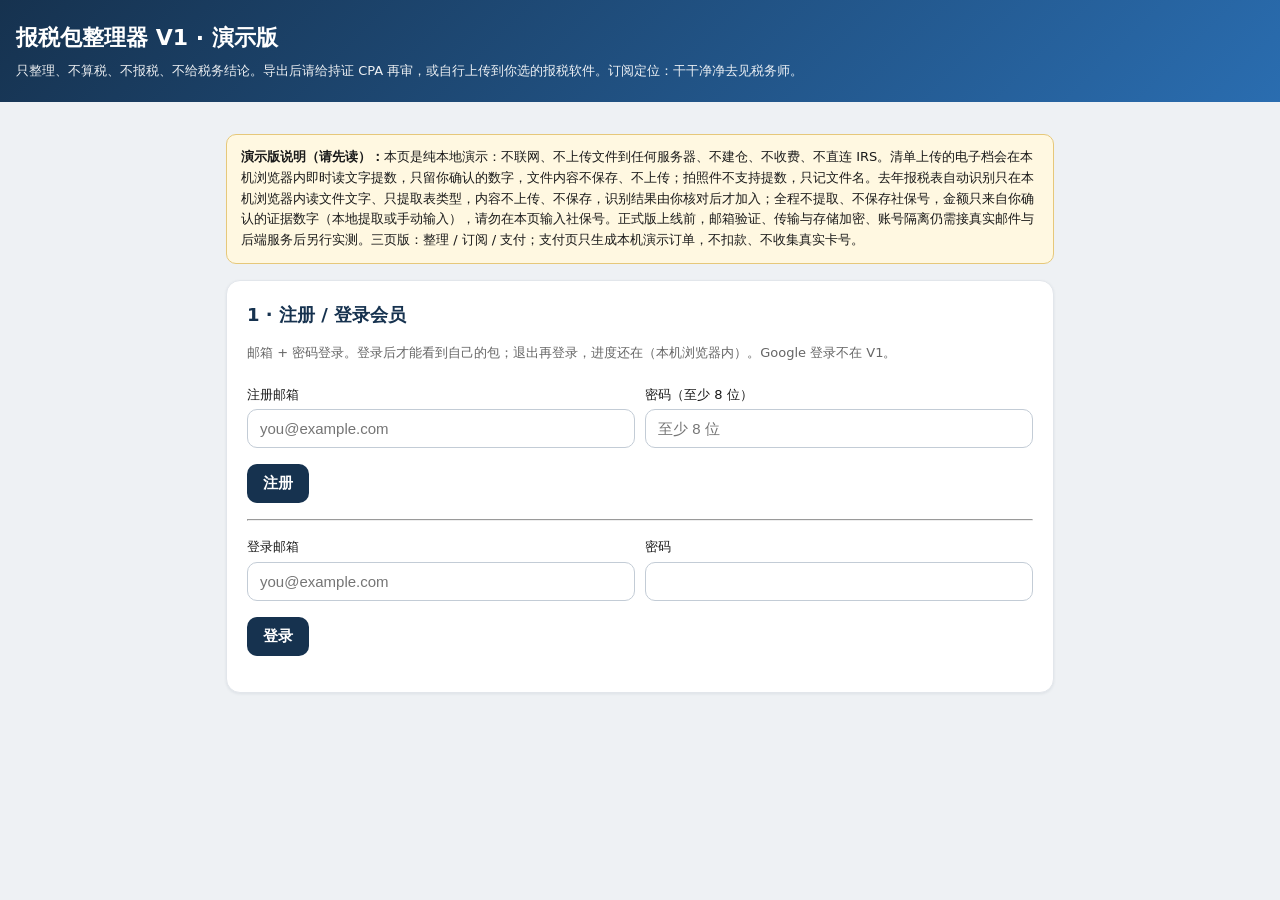
==== index.html @ 8c90ec4b "Section 4c sheets get per-sheet collapse headers so long sheet lists can be folded one by one" ====
<!DOCTYPE html>
<html lang="zh-CN">
<head>
<meta charset="utf-8">
<meta name="viewport" content="width=device-width,initial-scale=1">
<title>报税包整理器 V1（演示版）</title>
<style>
*{box-sizing:border-box} body{font-family:system-ui,-apple-system,"PingFang SC","Microsoft YaHei",sans-serif;margin:0;background:#eef1f4;color:#1a1a1a;line-height:1.6}
header{background:linear-gradient(135deg,#16324f,#2a6db0);color:#fff;padding:20px 16px} header h1{margin:0;font-size:22px} header p{margin:6px 0 0;opacity:.92;font-size:13px}
main{max-width:860px;margin:0 auto;padding:20px 16px} .card{background:#fff;border:1px solid #e2e6eb;border-radius:14px;padding:20px;margin:16px 0;box-shadow:0 1px 3px rgba(22,50,79,.08)}
h2{font-size:18px;margin:0 0 10px;color:#16324f} h3{font-size:15px;margin:14px 0 8px;color:#16324f} label{display:block;font-size:13px;margin:8px 0 4px}
input,select,button{font-size:15px;padding:10px 12px;border-radius:10px;border:1px solid #c3ccd6} input,select{width:100%;background:#fff} input:focus,select:focus{outline:none;border-color:#16324f;box-shadow:0 0 0 3px rgba(22,50,79,.15)}
button{background:#16324f;color:#fff;border:none;cursor:pointer;font-weight:600;padding:10px 16px} button:hover{background:#1e4a73} button.secondary{background:#fff;color:#16324f;border:1px solid #16324f} button.secondary:hover{background:#eef4fa} button.danger{background:#9b2226} button.danger:hover{background:#7d1b1f} button:focus-visible{outline:2px solid #16324f;outline-offset:2px}
a{color:#14507e} #progressText{font-weight:700;color:#16324f}
button:disabled{opacity:.5} .row{display:flex;gap:10px;flex-wrap:wrap} .row>*{flex:1;min-width:150px}
.notice{background:#fff8e1;border:1px solid #e6c87a;border-radius:10px;padding:12px 14px;font-size:13px;margin:12px 0}
.warn{background:#fdecea;border-color:#e0a8a8} .ok{background:#eaf6ec;border-color:#9ccfa2}
.badge{display:inline-block;padding:1px 8px;border-radius:20px;font-size:12px;font-weight:700}
.missing{background:#fdecea;color:#9b2226} .uploaded{background:#eaf6ec;color:#1e6b2e} .na{background:#eee;color:#555} .pending{background:#fff3cd;color:#7a5b00}
.item{border:1px solid #e2e6eb;border-radius:10px;padding:12px;margin:10px 0} .item.miss{border-color:#d66;background:#fffafa}
.chg-scroll{max-height:200px;overflow-y:auto;border:1px solid #ddd;border-radius:8px;padding:6px 12px} .chg-scroll label{display:flex;gap:10px;align-items:center;margin:12px 0;cursor:pointer} .chg-scroll input{width:auto;accent-color:#16324f} .chg-check{color:#1a7f37;font-size:20px;font-weight:700} .chg-head{cursor:pointer}
.sec-head{cursor:pointer;display:flex;align-items:baseline;gap:8px;margin:-6px -8px 10px;padding:8px;border-radius:8px} .sec-head:hover{background:#f2f5f8} .sec-head h2{flex:1;margin:0} .sec-sum{color:#666;font-size:13px} .sec-chev{color:#16324f;font-weight:700;white-space:nowrap}
.muted{color:#666;font-size:13px} .small{font-size:13px} .hidden{display:none!important}
table{width:100%;border-collapse:collapse;font-size:13px} th,td{border:1px solid #ddd;padding:6px;text-align:left}
.orderitem{border:1px solid #e2e6eb;border-radius:10px;padding:10px;margin:8px 0}
#printArea{display:none}
@media print{ body{background:#fff} header,.no-print{display:none!important} main{max-width:none;padding:0} .card{border:none;margin:0;padding:0} #printArea{display:block!important} #appViewSections{display:none!important} }
@media(max-width:600px){ .row>*{min-width:100%} }
</style>
</head>
<body>
<header>
<h1>报税包整理器 V1 · 演示版</h1>
<p>只整理、不算税、不报税、不给税务结论。导出后请给持证 CPA 再审，或自行上传到你选的报税软件。订阅定位：干干净净去见税务师。</p>
</header>
<main>
<div class="notice"><b>演示版说明（请先读）：</b>本页是纯本地演示：不联网、不上传文件到任何服务器、不建仓、不收费、不直连 IRS。清单上传的电子档会在本机浏览器内即时读文字提数，只留你确认的数字，文件内容不保存、不上传；拍照件不支持提数，只记文件名。去年报税表自动识别只在本机浏览器内读文件文字、只提取表类型，内容不上传、不保存，识别结果由你核对后才加入；全程不提取、不保存社保号，金额只来自你确认的证据数字（本地提取或手动输入），请勿在本页输入社保号。正式版上线前，邮箱验证、传输与存储加密、账号隔离仍需接真实邮件与后端服务后另行实测。三页版：整理 / 订阅 / 支付；支付页只生成本机演示订单，不扣款、不收集真实卡号。</div>

<div id="storageWarn" class="notice warn hidden"><b>注意：</b>本浏览器禁止了本地存储，已改用本页内存保存，刷新页面后进度会丢失。换个浏览器或用本地服务器打开可恢复正常保存。</div>
<div id="authView" class="card">
<h2>1 · 注册 / 登录会员</h2>
<p class="muted small">邮箱 + 密码登录。登录后才能看到自己的包；退出再登录，进度还在（本机浏览器内）。Google 登录不在 V1。</p>
<div class="row">
<div><label for="regEmail">注册邮箱</label><input id="regEmail" type="email" placeholder="you@example.com" autocomplete="email"></div>
<div><label for="regPass">密码（至少 8 位）</label><input id="regPass" type="password" placeholder="至少 8 位"></div>
</div>
<p><button id="btnRegister">注册</button> <span id="regMsg" class="small"></span></p>
<div id="verifyBox" class="notice hidden">
<b>邮箱验证（演示版）：</b>演示版未接邮件服务，验证码仅在本机显示，正式版改为邮件发送。你的演示验证码是：<b id="demoCode"></b><br>
<label for="verifyCode">输入验证码</label><input id="verifyCode" placeholder="6 位数字">
<p><button id="btnVerify">验证并激活</button> <span id="verifyMsg" class="small"></span></p>
</div>
<hr>
<div class="row">
<div><label for="loginEmail">登录邮箱</label><input id="loginEmail" type="email" placeholder="you@example.com"></div>
<div><label for="loginPass">密码</label><input id="loginPass" type="password"></div>
</div>
<p><button id="btnLogin">登录</button> <span id="loginMsg" class="small"></span></p>
</div>

<div id="appView" class="hidden">
<div class="card no-print">
<p><b>已登录：</b><span id="who"></span> · <span id="progressText"></span></p>
<p><button id="btnLogout" class="secondary">退出登录</button> <button id="btnDeletePacket" class="danger">一键删除我的包和文件记录</button></p>
<p class="muted small">删除只删本账号的包（含清单、上传记录、transcript 对齐、导出记录），不影响其他账号。文件内容本就未保存，无需另删。</p>
</div>

<div class="card no-print" id="pageNav">
<div class="row">
<button id="navOrganize">1 · 整理</button>
<button id="navSubscribe" class="secondary">2 · 订阅</button>
<button id="navPay" class="secondary">3 · 支付</button>
</div>
<p class="muted small">第 1 页整理你的包；第 2 页看季票；第 3 页下演示订单（未开通收款、不扣款）。整理页内的各节仍可上下收起。</p>
</div>

<div id="appViewSections">
<div class="card">
<div id="changesHead" class="chg-head"><h2>2 · 今年有什么变化？先问变化，没变的不展开 <span id="changesCheck" class="chg-check hidden">✓</span></h2><p id="changesSummary" class="muted small"></p></div>
<div id="changesBody">
<p class="muted small">打开后上下滚动勾选所有适用项，可多选；只勾选的项才会出现后续证明文件要求。选完点“收好”，本栏标题会出现绿勾表示已确认。工具只列文件，不判断资格。</p>
<div id="changesBox"></div>
<p><button id="btnCollapseChanges" class="secondary">收好</button></p>
</div>
</div>

<div class="card">
<h2>3 · 去年有什么？（只记表类型 + 付款方，不记社保号和金额）</h2>
<h3>路径一 · 手动输入表格</h3>
<div class="row">
<div><label for="lastForm">去年表类型</label><select id="lastForm"></select></div>
<div><label for="lastPayer">付款方 / 雇主 / 机构 / 房产（可空，如 SSA-1099）</label><input id="lastPayer" placeholder="例如：雇主 A、银行 B"></div>
</div>
<p><button id="btnAddLast">加入去年清单</button></p>
<h3>路径二 · 提交去年报税表，自动识别</h3>
<p class="muted small">上传去年报税表：PDF（带文字层）、.txt、Word（.docx）、Excel（.xlsx）。识别只在本机浏览器内读文件文字、只提取表类型，内容不上传、不保存；识别结果先给你核对，勾选后才加入去年清单。扫描件（无文字层）或加密文件识别不出时，请走路径一手动输入。JPG 等图片只预览、不自动识别（照片数字手动输入），请走路径一手动输入表类型。老格式 .doc、.xls 不支持。付款方机器识别不可靠，识别结果里付款方留空，请你核对补填。</p>
<p><input type="file" id="returnFile" accept=".pdf,.txt,.docx,.xlsx,.jpg,.jpeg,.png,.gif,.webp"> <button id="btnRecognize" class="secondary">识别并预览</button> <span id="recognizeMsg" class="small"></span></p>
<div id="returnPreview"></div>
<div id="recognizeBox"></div>
<div id="quickPick"></div>
<p><button id="btnGenerate" class="secondary">生成今年清单</button> <span id="generateMsg" class="small"></span></p>
<ul id="lastList"></ul>
<p class="muted small">规则：去年哪行有数、哪张表交过，今年就等对应的文件（见 mapping-v1）。生成时不重复添加已在清单里的同表同付款方。</p>
</div>

<div class="card">
<h2>3b · 州税范围（本版只覆盖 10 个州）</h2>
<p class="muted small">按人口前 10 的州：加州、得州、佛州、纽约州、宾州、伊利诺伊州、俄亥俄州、佐治亚州、北卡罗来纳州、密歇根州。其他州暂不支持，如去年在其他州报过税，请手动另行整理，本工具不生成该州清单。得州、佛州无州个人所得税，选州时后面有备注，选了也不生成州所得税清单项。</p>
<div class="row">
<div><label for="stateSelect">选州（加州、纽约州已含在前 10 内）</label><select id="stateSelect"></select></div>
</div>
<p><button id="btnAddState">加入该州州税项目</button> <span id="stateMsg" class="small"></span></p>
</div>

<div class="card">
<h2>4 · 今年清单（按报税顺序，缺的标红）</h2>
<p class="muted small">每项状态：未开始 / 已上传 / 不适用（须写原因）/ 待 transcript。全部“已上传或不适用”才算整理完。上传资料可以是电子档，也可以拍照上传：每项都有“上传文件”和“拍照上传”两个入口，手机上点拍照会直接调相机；电子档（PDF、.txt、.docx、.xlsx）上传后本机会即时读文字提数候选、由你确认后才记数字，并显示文件预览；拍照上传只预览、不提数，数字手动输入。老格式 .doc、.xls 不支持。</p>
<div class="row">
<div><label for="newForm">新增今年项目：表类型</label><select id="newForm"></select></div>
<div><label for="newPayer">付款方 / 实体</label><input id="newPayer" placeholder="去年没有、今年新增的"></div>
</div>
<p><button id="btnAddNew" class="secondary">新增今年项目</button></p>
<div id="checklistBox"></div>
</div>

<div class="card">
<h2>4b · 不确定事项：说不清楚的先录下来，追问后再生成预估材料包</h2>
<p class="muted small">打字或语音录入都行。例如：“我今年在中国老家卖了一套房，怎么报税？”工具会追问买房价、卖房价、交了哪些税、持有年限、是不是常住房等，答完生成一份<b>预估材料包（待税务师审核）</b>并入今年清单，并给出<b>候选税范畴 + 政策依据 + 决定金额的变量清单</b>。定位就是<b>你的报税助手</b>：提醒哪些要报、要备什么文件、依据哪条政策；范畴只给候选、不给结论；<b>应缴金额本工具不算</b>，金额栏留空给税务师填（具体以注册税务师和 IRS 解释为准）。</p>
<p class="notice warn"><b>先说清边界：</b>这里只整理“要备哪些材料”，<b>不算税、不判断能不能免税、不生成税表、不替你报税</b>。境外售房涉及中美两地规则，最终处理以持证税务师 / 律师审核为准。金额如填了，只存本机浏览器、不进导出文件。</p>
<label for="uncertainText">不确定事项（打字，或点语音录入后说话）</label>
<textarea id="uncertainText" rows="3" style="width:100%;font-size:15px;padding:9px 10px;border-radius:8px;border:1px solid #bbb" placeholder="例如：我今年在中国老家卖了一套房，怎么报税？"></textarea>
<p><button id="btnVoiceStart">开始语音录入</button> <button id="btnVoiceStop" class="secondary">停止语音录入</button> <span id="voiceMsg" class="small"></span></p>
<p class="muted small">语音用的是浏览器自带识别（Chrome 等），音频可能发往浏览器厂商；不要说社保号、银行卡号，敏感数字建议打字。本浏览器不支持语音识别时会提示，仍可打字。</p>
<p><button id="btnUncertainAnalyze">识别事项并生成追问</button></p>
<div id="uncertainQuestions"></div>
<div id="uncertainPacket"></div>
<div id="uncertainNext" class="hidden">
<h3>材料包整理完，下一步你自己选（工具不抽成、不指定某一家）</h3>
<p><a href="https://irs.treasury.gov/rpo/rpo.jsf" target="_blank" rel="noopener">找税务师复核：IRS 持证报税人目录（官方）</a><br>
<span class="small muted">在目录里按地区 / 持证类型（CPA、注册代理人、律师等）自己找，IRS 不背书任何一家；签字须由持证人本人负责。</span></p>
<p><a href="https://www.irs.gov/individual-tax-filing" target="_blank" rel="noopener">自己申报：IRS 个人报税页（含 Free File 入口）</a><br>
<span class="small muted">从 IRS 官网的 Free File 入口进，不要直接去商业报税软件首页，否则可能进付费流程；是否符合免费条件以 IRS 当季规则为准。</span></p>
</div>
</div>

<div class="card">
<h2>4c · 今年收入填报（简单版，按收入类型）</h2>
<p class="muted small">不用懂表名：按你实际有的收入类型填数字就行。去年有数的排在前面，今年请补凭证与数据；后面是按类别的项目库，没用到的类别不用打开。去年表仅供参考，以你实际收入为准；同一笔收入只填一边——简单版和第 4 节清单二选一，不要重复。金额均为你填写的草稿，不代表可抵扣结论；抵扣资格与比例由持证税务师确认。凭证缺也可以，数字要有；演示版只记文件名，不存文件内容。</p>
<p><button id="btnInferSheets" class="secondary">按去年推算今年填报</button> <span id="inferMsg" class="small"></span></p>
<p class="small">手动加一项：
<button class="secondary" data-addsheet="wages">＋工资</button>
<button class="secondary" data-addsheet="rental">＋房租收入</button>
<button class="secondary" data-addsheet="selfemp">＋自雇收入</button>
<button class="secondary" data-addsheet="interest">＋利息</button>
<button class="secondary" data-addsheet="dividends">＋股息</button>
<button class="secondary" data-addsheet="generic">＋其他</button>
</p>
<p class="small">去年表→填报对照：W-2→工资；Schedule E→房租；Schedule C / Schedule SE / 1099-NEC→自雇；1099-INT→利息；1099-DIV→股息；1099-R→退休金；SSA-1099→社保金；其余表进“其他”。</p>
<p class="small">项目库（按类别，没用到的类别不用打开）：</p>
<details><summary class="small">其他收入</summary>
<p class="small"><button class="secondary" data-addsheet="generic" data-title="博彩收入">＋博彩收入</button>
<button class="secondary" data-addsheet="generic" data-title="政府补助">＋政府补助</button>
<button class="secondary" data-addsheet="generic" data-title="版税">＋版税</button>
<button class="secondary" data-addsheet="generic" data-title="其他收入">＋其他收入</button></p>
</details>
<details><summary class="small">分项抵扣（Schedule A，如适用；是否分项由 CPA 确认）</summary>
<p class="small"><button class="secondary" data-addsheet="generic" data-title="房贷利息">＋房贷利息</button>
<button class="secondary" data-addsheet="generic" data-title="房产税">＋房产税</button>
<button class="secondary" data-addsheet="generic" data-title="州所得税">＋州所得税</button>
<button class="secondary" data-addsheet="generic" data-title="慈善捐赠">＋慈善捐赠</button>
<button class="secondary" data-addsheet="generic" data-title="医疗费用">＋医疗费用</button></p>
</details>
<details><summary class="small">教育与托育</summary>
<p class="small"><button class="secondary" data-addsheet="generic" data-title="教育费用">＋教育费用</button>
<button class="secondary" data-addsheet="generic" data-title="托育费用">＋托育费用</button></p>
</details>
<details><summary class="small">退休供款</summary>
<p class="small"><button class="secondary" data-addsheet="generic" data-title="退休供款">＋退休供款</button></p>
</details>
<p class="small">成本明目不用单独加：房租成本在房租表里，自雇/小企业成本在自雇表里，点开表就能填。</p>
<div id="sheetsBox"></div>
<div id="sheetsSummary"></div>
</div>
<div class="card">
<h2>5 · Transcript 对齐（只做你自己上传版，不直连 IRS）</h2>
<p class="muted small">请你自己去 IRS 在线账户下载 Wage &amp; Income Transcript 再上传到这里。本工具不直连 IRS、不爬 IRS、不宣称一键提交。表单一般 1 月 31 日前寄出，未到时间前不把“没到”当成“缺失结论”。电子档或拍照上传均可，只记文件名，不读内容。</p>
<label for="transFile">上传你的 transcript 文件（只记文件名，不读内容）</label><input id="transFile" type="file">
<label for="transPhoto">或拍照上传 transcript</label><input id="transPhoto" type="file" accept="image/*" capture="environment">
<p class="small">已记录：<span id="transRecord">无</span></p>
<div class="row">
<div><label for="irsForm">IRS 显示但清单没有：表类型</label><select id="irsForm"></select></div>
<div><label for="irsPayer">付款方</label><input id="irsPayer" placeholder="例如：平台 C"></div>
</div>
<p><button id="btnAddIrs">加入清单（标“IRS 显示—待你确认”）</button> <button id="btnMarkPending" class="secondary">把未上传项标为“待 transcript”</button></p>
</div>

<div class="card">
<h2>5b · IRS 更新探针（已接入本整理器）</h2>
<p><span class="badge uploaded">探针已开启</span> <span class="small">每周一上午约 9:10 PT 检查一次 · 下次：2026-11-09 周一上午 · 无相关更新时不打扰</span></p>
<p class="small"><b>盯什么（只报这 6 类）：</b>清单里的表新增 / 改名 / 停用 / 截止日变化；联邦报税与延期截止日；Free File 资格与门槛；申报路径变化（Direct File 开停、在线账户 / transcript 可用性、e-file 警报）；IRS 持证报税人目录变化；覆盖 10 州的州报税截止日（仅影响本包州表时；得州、佛州无州个人所得税）。<br>
<b>不报：</b>税率、抵扣额变化（整理器不算税）、执法与诈骗提醒、一般报税小贴士。</p>
<p class="small"><b>最近一次基线核查：2026-11-03，无需改清单。</b>Free File 指导软件、Direct File 2026 季停用、2026 年度报税截止日 2027-04-15 都已在现有链接里。</p>
<p class="notice"><b>说明：</b>这个本地演示页本身不会自动联网拉 IRS 更新；自动探针由 Noor 的定时任务在后台跑公开页，发现变化先发到本旁聊、你点头后才改映射和清单，不会自动改你的包。</p>
<p><a href="https://www.irs.gov/newsroom/irs-news-bulletins" target="_blank" rel="noopener">IRS 新闻订阅页（官方）</a> · <a href="https://www.irs.gov/individual-tax-filing" target="_blank" rel="noopener">IRS 个人报税页（官方）</a> · <a href="https://irs.treasury.gov/rpo/rpo.jsf" target="_blank" rel="noopener">IRS 持证报税人目录（官方）</a></p>
</div>

<div class="card">
<h2>5c · 今年预估报税表草稿（证据数字汇总，须 CPA 核对）</h2>
<p class="muted small">个人整理、工具汇总、CPA 核对，三方各做各的事，工具不替任何一方下结论。数字只来自第 4 节各清单项的证据：电子档在本机即时读数提数、或你手动输入，每行都须你确认；文件内容本身不保存、不上传。会计师的工作方式是两步核对：<b>先对照凭证核对</b>（数字与证据原件一致），<b>再与表格数字核对</b>（数字与申报表上的数一致）。两步都通过才算核对完成。本草稿不是申报表，最终以 CPA 核对为准；社保号永不提取、不保存。拍照件不支持本地提数（无可靠 OCR），拍照提交只记文件名，数字请手动输入。</p>
<div id="draftBox"></div>
</div>

<div class="card">
<h2>5d · IRS 对照提醒（基础版）</h2>
<p class="muted small">按 IRS 常见比对口径整理的提醒：信息表漏报、提取数与表格数不一致、未完成两步核对，是常见补件原因。以下只作“请核对、请找 CPA”的提醒，不下税务结论，不代表 IRS 已认定任何问题。基础版免费；更深的规则包以后再议。</p>
<div id="warnBox"></div>
</div>

<div class="card">
<h2>6 · 导出给会计师：标准化可对接</h2>
<p class="muted small">三份导出均含你确认的证据数字与核对状态，均不含社保号，均不锁任何一家报税软件：<b>CSV</b> 是通用表格，可直接用 Excel / Google Sheets 打开，也可导入会计师自己的报税软件，含确认数字与核对列；<b>JSON</b> 是机器可读清单，含预估草稿汇总与 IRS 对照提醒；<b>PDF</b> 是打印版，汇总在前、清单在后，末尾带会计师审核签字栏。导出的是清单与确认数字，文件原件由你另外经会计师门户 / 邮件发给会计师（演示版文件内容本就不保存）。会计师的工作只是审核确认并签字（以打印版签字栏手签为准），平台不抽报税费、不替代签字；页面上的复核记录由你自记，不代表 CPA 已确认。</p>
<p><button id="btnExportCsv">下载通用表格（CSV）</button> <button id="btnExportJson" class="secondary">下载机器可读清单（JSON）</button> <button id="btnPrint" class="secondary">打印 / 另存为 PDF 清单</button></p>
<h3>CPA 复核记录（用户自记，非 CPA 签字）</h3>
<p class="small" id="cpaReviewText">暂无复核记录。用户自记仅表示你已送 CPA 复核，不代表 CPA 已签字确认。</p>
<div class="row">
<div><label for="cpaDate">送复核日期</label><input id="cpaDate" type="date"></div>
<div><label for="cpaNote">备注（可选）</label><input id="cpaNote" placeholder="例如：已送 CPA 复核，需补 1 项"></div>
</div>
<p><button id="btnCpaReview" class="secondary">记录：已送 CPA 复核（用户自记）</button> <button id="btnCpaClear" class="secondary">清除复核记录</button></p>
<p class="small" id="exportCpaLine"></p>
<ul id="exportLog"></ul>
</div>

<div class="card">
<h2>6b · 去年会计师（还是找去年那位）</h2>
<p class="muted small">还是找去年会计师？在这里填上他/她的信息，包就按这位收件；平台不验证、不背书此人——这是你自己的选择，不是平台推荐。信息只存本机，下次登录自动带出供你确认；换人时改掉或清除即可。</p>
<div class="row">
<div><label for="priorCpaName">姓名 / 事务所</label><input id="priorCpaName" placeholder="例如：张会计师 / XX 事务所"></div>
<div><label for="priorCpaContact">联系方式（邮箱或电话，客户自填）</label><input id="priorCpaContact" placeholder="例如：cpa@example.com"></div>
</div>
<div><label for="priorCpaNote">备注（可选）</label><input id="priorCpaNote" placeholder="例如：去年经手的 Schedule C"></div>
<p><button id="btnSavePriorCpa">保存去年会计师</button> <button id="btnClearPriorCpa" class="secondary">清除</button> <span id="priorCpaMsg" class="small"></span></p>
<p class="small" id="priorCpaStatus"></p>
</div>

<div class="card" id="subCard">
<h2>订阅：报税季票（即将推出，暂未开通付费）</h2>
<p class="muted small">定位：干干净净去见税务师。基础整理永久免费；订阅预计 $49 / 报税季 / 1 个包（假设价，季末复核；价格与开通时间以上线时公布为准），第二包 $25，按季一次性、默认不自动续，有效期至当年 10 月 15 日延期截止日。订阅不算税、不报税、不给税务结论、不判福利与退税资格——你带着今年值得问的候选清单去问税务师，最后能享受哪些，由税务师确认。订阅到期也不删包、不锁导出。</p>
<h3>价格与套餐</h3>
<p class="small">季票 $49 / 季 / 1 个包；同一账号第二包 $25。按季一次性、默认不自动续，有效期至当年 10 月 15 日延期截止日。</p>
<p class="small"><label style="display:inline-block;margin-right:12px"><input type="radio" name="subPacks" value="1" checked style="width:auto"> 1 个包 · $49</label><label style="display:inline-block"><input type="radio" name="subPacks" value="2" style="width:auto"> 2 个包 · $74（首包 $49 + 第二包 $25）</label></p>
<h3>免费版 vs 季票</h3>
<table>
<tr><th>功能</th><th>免费版</th><th>季票</th></tr>
<tr><td>去年 → 今年清单</td><td>✓</td><td>✓</td></tr>
<tr><td>逐项上传与缺项标红</td><td>✓</td><td>✓</td></tr>
<tr><td>本地提数与两步核对</td><td>✓</td><td>✓</td></tr>
<tr><td>预估汇总与基础预警</td><td>✓</td><td>✓</td></tr>
<tr><td>导出三份</td><td>✓</td><td>✓</td></tr>
<tr><td>全年提醒线</td><td>—</td><td>季票</td></tr>
<tr><td>个性化 IRS 探针</td><td>—</td><td>季票</td></tr>
<tr><td>深度不确定事项包</td><td>—</td><td>季票</td></tr>
<tr><td>CPA 交接工作台</td><td>—</td><td>季票</td></tr>
<tr><td>多包与多年对比</td><td>—</td><td>季票</td></tr>
<tr><td>批量归档核对</td><td>—</td><td>季票</td></tr>
<tr><td>优先工具支持</td><td>—</td><td>季票</td></tr>
</table>
<p class="small">季票列的 7 项即下面 7 项额外服务，状态见下；免费版功能永久免费。</p>
<h3>7 项额外服务与状态</h3>
<ul class="small">
<li>全年提醒线 —— 计划中</li>
<li>个性化 IRS 探针 —— 通用探针面板已有（5b），个性化版计划中</li>
<li>深度不确定事项包 —— 计划中（4b 不确定事项整理已有，深度包计划中）</li>
<li>CPA 交接工作台 —— 计划中（导出三份与自记复核已有，交接工作台计划中）</li>
<li>多包与多年对比 —— 计划中</li>
<li>批量归档核对 —— 计划中</li>
<li>优先工具支持 —— 计划中</li>
</ul>
<p class="small">条款：订阅不算税、不报税、不给税务结论、不判福利与退税资格。退款口径待公布（律师核过后写定）；正式上线前不收真实款项，演示订单不是正式订阅。</p>
<p class="small" id="subStatus"></p>
<p><button id="btnBuySub">购买季票（去支付页，演示结账）</button></p>
<p class="muted small">支付页目前只做演示结账：不接真实支付、不收集真实卡号、不扣款；演示订单只存本机，不提前解锁未上线功能。</p>
</div>

<div class="card">
<h2>安全与费用边界</h2>
<ul class="small">
<li>演示版：数据只存本机浏览器，不出设备、不给第三方、不拿去训练。</li>
<li>正式版底线（未在本演示里声称已实现）：传输加密、存储加密、账号隔离、一键删除、数据不训练不给第三方。</li>
<li><b>R2 费用提醒：</b>如未来启用 Cloudflare R2 存文件，免费额度为存储 10GB/月、A 类 100 万次/月、B 类 1000 万次/月；超额按量收费（存储 $0.015/GB·月、A 类 $4.50/百万次、B 类 $0.36/百万次）。任何扩用量前必须先提醒你、经你同意，不能默默扩大。本演示云存储用量为 0。</li>
</ul>
</div>
</div>
<div id="payView" class="hidden no-print">
<div class="card">
<h2>3 · 支付与订单（演示结账，未开通收款）</h2>
<p class="notice warn"><b>演示支付：</b>本页不接任何真实支付、不收集真实卡号、不扣款。点“确认演示支付”只在本机生成一笔演示订单，记录你选的包数与金额，供季票上线后核对；季票功能在上线前不提前解锁，演示订单不是正式订阅。</p>
<p class="small"><b>购买流程：</b>1 选套餐 → 2 确认订单 → 3 演示支付 → 4 查看收据（演示订单，不扣款）。</p>
<div class="notice" id="paySubCard"></div>
<div class="row">
<div><label for="payPacks">包数</label><select id="payPacks"><option value="1">1 个包</option><option value="2">2 个包（第二包 $25）</option></select></div>
<div><label for="payMethod">支付方式（演示选择，不扣款）</label><select id="payMethod"><option>信用卡（演示）</option><option>借记卡（演示）</option><option>PayPal（演示）</option></select></div>
</div>
<h3>确认订单</h3>
<div id="payPreview"></div>
<p><button id="btnDemoPay">确认演示支付（不扣款）</button> <span id="payMsg" class="small"></span></p>
<h3>收据（点下方订单可切换查看）</h3>
<div id="payReceipt"></div>
<h3>我的订单（本机记录）</h3>
<div id="orderList"></div>
<p class="small" id="payStatus"></p>
</div>
</div>
</div>

<div id="printArea"></div>
</main>
<script>
"use strict";
var FORM_MAP=[
["W-2","今年 W-2（按去年每个雇主）"],["1099-INT","今年 1099-INT（按去年每个付款方）"],["1099-DIV","今年 1099-DIV（按去年每个付款方）"],["1099-R","今年 1099-R（按去年每个付款方）"],["SSA-1099","今年 SSA-1099"],["1099-B","今年 1099-B + 年终券商对账单"],["1099-G","今年 1099-G（州退税 / 失业金）"],["1099-MISC","今年 1099-MISC（按去年每个付款方，含版税/租金/奖金亚类）"],["1099-K","今年 1099-K（按去年每个平台）"],["1099-S","今年 1099-S + 过户结算单"],["1099-C","今年 1099-C"],["1099-NEC","今年 1099-NEC（按去年每个付款方）"],["W-2G","今年 W-2G（按去年每个付款方）"],
["Schedule C","今年 Schedule C 记录：收入、分类支出收据、去年报过的居家办公/车辆记录"],["Schedule E","今年 Schedule E 记录（按房产）：租金、1098、税单、维修收据"],["Schedule F","今年 Schedule F 记录"],["Schedule SE","今年 Schedule SE 记录：自雇收入、自雇税缴款确认"],["Schedule K-1","今年 K-1（按去年每个实体）"],
["1098","今年 1098（按去年每个贷款方）"],["1098-E","今年 1098-E（按去年每个贷款方）"],["1098-T","今年 1098-T（按去年每个学校）"],["Form 2441","今年托育服务方证明"],["房产税单","今年各管辖区房产税单"],["医疗收据","今年医疗/牙科收据汇总（不含诊断）"],["捐赠收据","今年捐赠收据 / 确认函"],
["1095-A","今年 1095-A"],["1095-B/C","今年 1095-B / C（如收到）"],["5498","今年 5498 / 供款确认"],["5498-SA","今年 5498-SA"],["1099-SA","今年 1099-SA"],
["预估税","今年预估税缴款确认（联邦 + 覆盖 10 州中去年报过的州）"],["延期缴款","今年延期缴款确认（如今年办延期）"],["IRS/州通知","今年收到的新通知（只上传，不解读）"]
];
var CHANGES=[
["申报身份","申报身份证明文件（如适用）"],["地址","新地址证明"],["抚养人","新增抚养人证明（出生/收养记录等）"],["配偶","婚姻记录（如适用）"]
];
function $(id){return document.getElementById(id)}
function esc(s){return String(s==null?"":s).replace(/&/g,"&amp;").replace(/</g,"&lt;").replace(/>/g,"&gt;").replace(/"/g,"&quot;")}
function fillSelect(id){var s=$(id);FORM_MAP.forEach(function(f){var o=document.createElement("option");o.value=f[0];o.textContent=f[0]+" — "+f[1];s.appendChild(o)})}
fillSelect("lastForm");fillSelect("newForm");fillSelect("irsForm");
var memStore={};
function load(k,d){try{var v=localStorage.getItem(k);if(v)return JSON.parse(v);if(k in memStore)return memStore[k];return d}catch(e){return (k in memStore)?memStore[k]:d}}
function save(k,v){try{localStorage.setItem(k,JSON.stringify(v))}catch(e){memStore[k]=v;var w=$("storageWarn");if(w)w.classList.remove("hidden")}}
function packetKey(email){return "tpo_packet_"+email}
function accounts(){return load("tpo_accounts",{})}
function pending(){return load("tpo_pending",{})}
function fallbackHash(text){var h=2166136261;for(var i=0;i<text.length;i++){h^=text.charCodeAt(i);h=Math.imul(h,16777619)}return "fallback-"+(h>>>0).toString(16)}
function sha(text){try{if(window.crypto&&crypto.subtle)return crypto.subtle.digest("SHA-256",new TextEncoder().encode(text)).then(function(b){return Array.from(new Uint8Array(b)).map(function(x){return x.toString(16).padStart(2,"0")}).join("")}).catch(function(){return fallbackHash(text)})}catch(e){}return Promise.resolve(fallbackHash(text))}
var currentUser=null,packet=null;
function newPacket(){return {changes:{},lastYear:[],checklist:[],sheets:[],transcript:null,exports:[],uncertain:[],cpaReview:null,orders:[],priorCpa:{name:"",contact:"",note:""},payPacks:1,selectedOrderId:null}}
function statusText(s){return s==="uploaded"?"已上传":s==="na"?"不适用":s==="pending"?"待 transcript":"未开始"}
function renderCpa(){
  var t=$("cpaReviewText");
  if(packet.cpaReview){t.innerHTML="<span class='badge uploaded'>用户自记：已送 CPA 复核</span> "+esc(packet.cpaReview.date||"")+(packet.cpaReview.note?" · "+esc(packet.cpaReview.note):"");}
  else{t.textContent="暂无复核记录。用户自记仅表示你已送 CPA 复核，不代表 CPA 已签字确认。";}
}
function loadPacket(email){packet=load(packetKey(email),null);if(!packet){packet=newPacket();save(packetKey(email),packet)}}
function savePacket(){if(currentUser)save(packetKey(currentUser),packet)}
function requestText(form){for(var i=0;i<FORM_MAP.length;i++)if(FORM_MAP[i][0]===form)return FORM_MAP[i][1];return "今年 "+form}
function renderChanges(){
  var box=$("changesBox");box.innerHTML="";
  var selected=CHANGES.filter(function(c){return packet.changes[c[0]]==="是"}).map(function(c){return c[0]});
  var none=!!packet.changesNone;
  var collapsed=!!packet.changesCollapsed;
  var sum=$("changesSummary"),check=$("changesCheck"),body=$("changesBody");
  sum.textContent=none?"无变化":selected.length?"已选："+selected.map(function(k){return k+"变化"}).join("、"):"未选";
  if(collapsed)body.classList.add("hidden");else body.classList.remove("hidden");
  if(collapsed&&(none||selected.length))check.classList.remove("hidden");else check.classList.add("hidden");
  $("changesHead").onclick=function(){packet.changesCollapsed=!packet.changesCollapsed;savePacket();renderAll();};
  $("btnCollapseChanges").onclick=function(){packet.changesCollapsed=true;savePacket();renderAll();};
  var list=document.createElement("div");list.className="chg-scroll";
  function removeChangeItems(key){
    packet.checklist=packet.checklist.filter(function(it){return !(it.form==="变化证明"&&it.payer===key&&it.status==="not-started");});
  }
  function addRow(labelText,checked,onchange){
    var lab=document.createElement("label");var cb=document.createElement("input");cb.type="checkbox";cb.checked=checked;cb.onchange=onchange;var sp=document.createElement("span");sp.textContent=labelText;lab.appendChild(cb);lab.appendChild(sp);list.appendChild(lab);
  }
  CHANGES.forEach(function(c){
    var key=c[0];
    addRow(key+"有变化",packet.changes[key]==="是",function(){
      if(this.checked){
        packet.changes[key]="是";packet.changesNone=false;
        var req=c[1];
        var exists=packet.checklist.some(function(it){return it.request===req});
        if(!exists)packet.checklist.push({id:Date.now()+""+Math.random(),form:"变化证明",payer:key,request:req,status:"not-started",reason:"",fileName:"",isNew:false,transcriptNote:""});
      }else{packet.changes[key]="否";removeChangeItems(key);}
      savePacket();renderAll();
    });
  });
  addRow("无变化",none,function(){
    if(this.checked){packet.changesNone=true;CHANGES.forEach(function(c){packet.changes[c[0]]="否";removeChangeItems(c[0]);});}
    else{packet.changesNone=false;}
    savePacket();renderAll();
  });
  box.appendChild(list);
  selected.forEach(function(key){
    var c=CHANGES.filter(function(x){return x[0]===key})[0];
    var p=document.createElement("p");p.className="small";p.textContent="后续要求："+key+"："+c[1]+"。工具只列文件，不判断资格。";box.appendChild(p);
  });
}
function renderLast(){
  var ul=$("lastList");ul.innerHTML="";
  if(!packet.lastYear.length)ul.innerHTML="<li class='muted small'>暂无。请先加去年有过的表。</li>";
  packet.lastYear.forEach(function(it,i){
    var li=document.createElement("li");li.textContent=it.form+(it.payer?"（"+it.payer+"）":"");
    var b=document.createElement("button");b.textContent="删除";b.className="secondary";b.style.marginLeft="8px";b.style.padding="4px 8px";
    b.onclick=function(){packet.lastYear.splice(i,1);savePacket();renderLast()};
    li.appendChild(b);ul.appendChild(li);
  });
}
function statusBadge(it){
  if(it.status==="uploaded")return "<span class='badge uploaded'>已上传</span>";
  if(it.status==="na")return "<span class='badge na'>不适用</span>";
  if(it.status==="pending")return "<span class='badge pending'>待 transcript</span>";
  return "<span class='badge missing'>缺</span>";
}
function parseAmountToCents(s){var n=parseFloat(String(s).replace(/,/g,""));if(!isFinite(n)||n<0)return null;return Math.round(n*100)}
function fmtMoney(c){return "$"+(c/100).toLocaleString("en-US",{minimumFractionDigits:2,maximumFractionDigits:2})}
var FIGURE_CATS=["W-2 工资","1099-INT 利息","1099-DIV 股息","1099-NEC 报酬","Schedule C 业务收入","其他"];
var FIGURE_PATTERNS=[
 ["W-2 工资",/wages[^0-9]{0,40}([\d,]+(?:\.\d{2})?)/i],
 ["1099-INT 利息",/interest[^0-9]{0,40}([\d,]+(?:\.\d{2})?)/i],
 ["1099-DIV 股息",/dividends[^0-9]{0,40}([\d,]+(?:\.\d{2})?)/i],
 ["1099-NEC 报酬",/nonemployee compensation[^0-9]{0,40}([\d,]+(?:\.\d{2})?)/i],
 ["Schedule C 业务收入",/gross receipts[^0-9]{0,40}([\d,]+(?:\.\d{2})?)/i]
];
function extractCandidates(text){
  var clean=String(text).replace(/\d{3}-\d{2}-\d{4}/g,"");
  var out=[];
  FIGURE_PATTERNS.forEach(function(p){
    var m=p[1].exec(clean);
    if(m){var c=parseAmountToCents(m[1]);if(c!=null&&c>0&&!out.some(function(x){return x.cat===p[0]&&x.cents===c}))out.push({cat:p[0],cents:c});}
  });
  return out;
}
async function readEvidenceText(file){
  var buf=await file.arrayBuffer();
  if(/\.pdf$/i.test(file.name))return await extractPdfText(buf);
  if(/\.txt$/i.test(file.name))return new TextDecoder().decode(buf);
  if(/\.docx$/i.test(file.name))return await extractDocxText(buf);
  if(/\.xlsx$/i.test(file.name))return (await extractXlsx(buf)).text;
  return "";
}
function preHtml(t){return "<pre style='white-space:pre-wrap;max-height:260px;overflow:auto'>"+esc(t.slice(0,4000))+"</pre>";}
var evidencePreview={};
function setEvidencePreview(id,entry){
  var old=evidencePreview[id];
  if(old&&old.url)URL.revokeObjectURL(old.url);
  evidencePreview[id]=entry;
}
function evidencePreviewHtml(entry){
  if(!entry)return "";
  if(entry.kind==="pdf")return "<div style='max-height:440px;overflow:auto'><embed src='"+entry.url+"' type='application/pdf' style='width:100%;height:420px'></div>";
  if(entry.kind==="image")return "<div style='max-height:400px;overflow:auto'><img src='"+entry.url+"' style='max-width:100%'></div>";
  return entry.html||"";
}
async function evidencePreviewAndText(f){
  if(/\.pdf$/i.test(f.name))return {preview:{kind:"pdf",url:URL.createObjectURL(f)},text:await extractPdfText(await f.arrayBuffer())};
  if(/\.txt$/i.test(f.name)){var t=await f.text();return {preview:{kind:"text",html:preHtml(t)},text:t};}
  if(/\.docx$/i.test(f.name)){var t=await extractDocxText(await f.arrayBuffer());return {preview:{kind:"text",html:t?preHtml(t):"<p class='small'>无法解析该 Word 文件（仅支持 .docx）。</p>"},text:t};}
  if(/\.xlsx$/i.test(f.name)){var x=await extractXlsx(await f.arrayBuffer());return {preview:{kind:"table",html:x.table?("<div style='max-height:260px;overflow:auto'>"+x.table+"</div><p class='small'>仅预览第一张表。</p>"):"<p class='small'>无法解析该 Excel 文件（仅支持 .xlsx）。</p>"},text:x.text};}
  return {preview:null,text:""};
}
function matchStatus(it){
  if(!it.figure)return "";
  if(it.formAmountCents==null)return "未核对表格数";
  if(it.formAmountCents===it.figure.cents)return "一致 ✓";
  var d=it.formAmountCents-it.figure.cents;
  return "差异 ⚠ 差 "+fmtMoney(Math.abs(d))+(d>0?"（表格数大）":"（提取数大）");
}
function draftLines(){return packet.checklist.filter(function(it){return !!it.figure});}
function draftTotals(){
  var t={};var grand=0;
  draftLines().forEach(function(it){t[it.figure.cat]=(t[it.figure.cat]||0)+it.figure.cents;grand+=it.figure.cents;});
  return {byCat:t,grand:grand};
}
function renderDraft(){
  if(!packet)return;
  var box=$("draftBox");if(!box)return;
  var lines=draftLines();
  if(!lines.length){box.innerHTML="<p class='muted small'>暂无证据数字。请先在第 4 节给清单项上传电子档提数，或手动输入数字。</p>";return;}
  var tot=draftTotals();
  var rows=lines.map(function(it){
    return "<tr><td>"+esc(it.form)+"</td><td>"+esc(it.payer||"")+"</td><td>"+esc(it.figure.cat)+" "+fmtMoney(it.figure.cents)+"</td><td>"+esc(it.figure.source||"")+"</td><td>"+(it.voucherChecked?"已核对 ✓":"未核对")+"</td><td>"+(it.formAmountCents==null?"—":fmtMoney(it.formAmountCents))+"</td><td>"+esc(matchStatus(it))+"</td></tr>";
  }).join("");
  var cats=Object.keys(tot.byCat).map(function(c){return c+" "+fmtMoney(tot.byCat[c]);}).join(" · ");
  var v=lines.filter(function(it){return it.voucherChecked}).length;
  var m=lines.filter(function(it){return it.formAmountCents!=null&&it.formAmountCents===it.figure.cents}).length;
  var d=lines.filter(function(it){return it.formAmountCents!=null&&it.formAmountCents!==it.figure.cents}).length;
  box.innerHTML="<table><tr><th>表</th><th>付款方</th><th>确认数字</th><th>来源证据</th><th>凭证核对</th><th>表格数</th><th>核对结果</th></tr>"+rows+"</table><p class='small'><b>合计："+cats+" · 预估合计 "+fmtMoney(tot.grand)+"</b>（草稿，非申报表）</p><p class='small'>凭证已核对 "+v+"/"+lines.length+" · 表格一致 "+m+" · 差异 "+d+" · 未核对表格数 "+(lines.length-m-d)+"。数字在第 4 节各项目里改。</p>";
}
function computeWarnings(){
  var w=[];
  if(!packet)return w;
  packet.checklist.forEach(function(it){
    if(it.figure){
      if(!it.voucherChecked)w.push({text:it.form+(it.payer?"（"+it.payer+"）":"")+"：确认数字 "+it.figure.cat+" "+fmtMoney(it.figure.cents)+" 尚未对照凭证核对。",action:"请对照证据原件核对，核对后在该项点“已对照凭证核对”。"});
      if(it.formAmountCents==null)w.push({text:it.form+(it.payer?"（"+it.payer+"）":"")+"：尚未填表格数，第二步核对未完成。",action:"请填入申报表上的对应数，工具会算一致或差异。"});
      else if(it.formAmountCents!==it.figure.cents)w.push({text:it.form+(it.payer?"（"+it.payer+"）":"")+"：提取数 "+fmtMoney(it.figure.cents)+" 与表格数 "+fmtMoney(it.formAmountCents)+" 不一致，差 "+fmtMoney(Math.abs(it.formAmountCents-it.figure.cents))+"。",action:"请核对两处数字来源；如无法解释，请找 CPA。"});
    }
    if(it.status==="not-started")w.push({text:it.form+(it.payer?"（"+it.payer+"）":"")+"：仍未开始（缺项）。",action:"请上传证据、标不适用（写原因）或标待 transcript。"});
    else if(it.status==="pending")w.push({text:it.form+(it.payer?"（"+it.payer+"）":"")+"：待 transcript。",action:"请在 IRS 在线账户下载 transcript 后补齐。"});
  });
  packet.lastYear.forEach(function(l){
    if(!packet.checklist.some(function(it){return it.form===l.form&&it.payer===l.payer})){
      w.push({text:"去年有 "+l.form+(l.payer?"（"+l.payer+"）":"")+"，今年清单没有对应项。",action:"雇主/付款方也会向 IRS 报送同类信息表，漏表是常见比对差异原因；请确认今年是否确实没有该项，如有请补入清单。"});
    }
  });
  return w;
}
function renderWarnings(){
  if(!packet)return;
  var box=$("warnBox");if(!box)return;
  var w=computeWarnings();
  if(!w.length){box.innerHTML="<p class='muted small'>暂无提醒：当前清单与数字没有触发基础提醒。有新数字或新缺项时提醒会出现。</p>";return;}
  box.innerHTML="<ul class='small'>"+w.map(function(x){return "<li><b>提醒：</b>"+esc(x.text)+" "+esc(x.action)+"</li>";}).join("")+"</ul><p class='small'>以上为整理层面的提醒，不是 IRS 的结论；有疑问请找 CPA。</p>";
}
function figureArea(it){
  var wrap=document.createElement("div");wrap.style.marginTop="8px";
  var info=document.createElement("p");info.className="small";
  if(it.figure){
    info.innerHTML="确认数字：<b>"+esc(it.figure.cat)+" "+fmtMoney(it.figure.cents)+"</b>（来源："+esc(it.figure.source||"手动")+"） · 凭证核对："+(it.voucherChecked?"已核对 ✓":"未核对")+" · 表格核对："+esc(matchStatus(it));
  } else {
    info.textContent="未录数字。电子档上传后本机会即时提数候选、由你确认；或手动输入。";
    if(it.fileName&&it.fileName.indexOf("拍照")>=0)info.textContent+="（拍照件不支持提数。）";
  }
  wrap.appendChild(info);
  if(it.pendingCandidates&&it.pendingCandidates.length){
    var cand=document.createElement("p");cand.className="small";cand.textContent="本地识别候选（来自"+(it.pendingSource||"上传文件")+"，请确认，每项只记一个主数）：";wrap.appendChild(cand);
    it.pendingCandidates.forEach(function(c){
      var r=document.createElement("div");r.className="row";r.style.marginBottom="6px";
      var sp=document.createElement("span");sp.className="small";sp.textContent=c.cat+" "+fmtMoney(c.cents);
      var b=document.createElement("button");b.textContent="确认此数";b.className="secondary";
      b.onclick=function(){it.figure={cat:c.cat,cents:c.cents,source:it.pendingSource||it.fileName||"上传文件"};it.pendingCandidates=null;savePacket();renderAll();};
      r.appendChild(sp);r.appendChild(b);wrap.appendChild(r);
    });
  } else if(it.pendingCandidates&&!it.pendingCandidates.length){
    var none=document.createElement("p");none.className="small";none.textContent="未识别到数字（文件无匹配关键词、扫描件或加密文件），请手动输入。";wrap.appendChild(none);
  }
  var mrow=document.createElement("div");mrow.className="row";mrow.style.marginTop="6px";
  var sel=document.createElement("select");FIGURE_CATS.forEach(function(c){var o=document.createElement("option");o.value=c;o.textContent=c;sel.appendChild(o);});
  if(it.figure)sel.value=it.figure.cat;
  var amt=document.createElement("input");amt.placeholder="金额（例如 1234.56）";amt.inputMode="decimal";
  var save=document.createElement("button");save.textContent=it.figure?"改数字":"保存数字";save.className="secondary";
  save.onclick=function(){var c=parseAmountToCents(amt.value.trim());if(c==null||c<=0){alert("请输入有效金额");return}it.figure={cat:sel.value,cents:c,source:it.fileName?("手动（证据："+it.fileName+"）"):"手动"};it.pendingCandidates=null;savePacket();renderAll();};
  mrow.appendChild(sel);mrow.appendChild(amt);mrow.appendChild(save);
  if(it.figure){
    var vbtn=document.createElement("button");vbtn.textContent=it.voucherChecked?"取消凭证核对":"已对照凭证核对";vbtn.className="secondary";
    vbtn.onclick=function(){it.voucherChecked=!it.voucherChecked;savePacket();renderAll();};
    var fAmt=document.createElement("input");fAmt.placeholder="表格上的数（可选）";fAmt.inputMode="decimal";fAmt.value=it.formAmountCents!=null?(it.formAmountCents/100).toFixed(2):"";
    var fSave=document.createElement("button");fSave.textContent="保存表格数";fSave.className="secondary";
    fSave.onclick=function(){if(!fAmt.value.trim()){it.formAmountCents=null;}else{var c=parseAmountToCents(fAmt.value.trim());if(c==null||c<0){alert("请输入有效表格数");return}it.formAmountCents=c;}savePacket();renderAll();};
    var clr=document.createElement("button");clr.textContent="清除数字";clr.className="secondary";
    clr.onclick=function(){it.figure=null;it.voucherChecked=false;it.formAmountCents=null;savePacket();renderAll();};
    mrow.appendChild(vbtn);mrow.appendChild(fAmt);mrow.appendChild(fSave);mrow.appendChild(clr);
  }
  wrap.appendChild(mrow);
  return wrap;
}
function renderChecklist(){
  var box=$("checklistBox");box.innerHTML="";
  if(!packet.checklist.length){box.innerHTML="<p class='muted small'>暂无清单。先在上面加去年表，再点“生成今年清单”。</p>";}
  packet.checklist.forEach(function(it){
    var div=document.createElement("div");div.className="item"+(it.status==="not-started"?" miss":"");
    var extra=(it.isNew?" <span class='badge na'>今年新增</span>":"")+(it.transcriptNote?" <span class='badge pending'>"+esc(it.transcriptNote)+"</span>":"");
    div.innerHTML="<b>"+esc(it.form)+"</b> "+(it.payer?"（"+esc(it.payer)+"）":"")+" "+statusBadge(it)+extra+"<br><span class='small'>"+esc(it.request)+"</span>"+(it.fileName?"<br><span class='small'>已上传文件："+esc(it.fileName)+"</span>":"")+(it.reason?"<br><span class='small'>不适用原因："+esc(it.reason)+"</span>":"");
    var row=document.createElement("div");row.className="row";row.style.marginTop="8px";
    var file=document.createElement("input");file.type="file";file.className="small";file.setAttribute("accept",".pdf,.txt,.docx,.xlsx");file.setAttribute("aria-label","上传 "+it.form);
    file.onchange=async function(){
      if(!(file.files&&file.files[0]))return;
      var f=file.files[0];
      it.fileName=f.name;it.status="uploaded";it.pendingCandidates=null;savePacket();renderAll();
      try{
        var r=await evidencePreviewAndText(f);
        if(r.preview)setEvidencePreview(it.id,r.preview);
        if(r.text){it.pendingCandidates=extractCandidates(r.text);it.pendingSource=f.name;}
        else{it.pendingCandidates=[];it.pendingSource=f.name;}
      }catch(e){it.pendingCandidates=[];it.pendingSource=f.name;}
      savePacket();renderAll();
    };
    var photo=document.createElement("input");photo.type="file";photo.className="small";photo.setAttribute("accept","image/*");photo.setAttribute("capture","environment");photo.setAttribute("aria-label","拍照上传 "+it.form);
    photo.onchange=function(){if(photo.files&&photo.files[0]){var pf=photo.files[0];it.fileName=pf.name+"（拍照）";it.status="uploaded";it.pendingCandidates=null;setEvidencePreview(it.id,{kind:"image",url:URL.createObjectURL(pf)});savePacket();renderAll()}};
    var naInput=document.createElement("input");naInput.placeholder="不适用原因（必填）";naInput.value=it.reason||"";
    var naBtn=document.createElement("button");naBtn.textContent="标不适用";naBtn.className="secondary";
    naBtn.onclick=function(){if(!naInput.value.trim()){alert("请先写不适用原因");return}it.reason=naInput.value.trim();it.status="na";savePacket();renderAll()};
    var pendBtn=document.createElement("button");pendBtn.textContent="标待 transcript";pendBtn.className="secondary";
    pendBtn.onclick=function(){it.status="pending";savePacket();renderAll()};
    var delBtn=document.createElement("button");delBtn.textContent="删除本项";delBtn.className="secondary";
    delBtn.onclick=function(){var old=evidencePreview[it.id];if(old&&old.url)URL.revokeObjectURL(old.url);delete evidencePreview[it.id];packet.checklist=packet.checklist.filter(function(x){return x.id!==it.id});savePacket();renderAll()};
    row.appendChild(file);row.appendChild(photo);row.appendChild(naInput);row.appendChild(naBtn);row.appendChild(pendBtn);row.appendChild(delBtn);
    div.appendChild(row);div.appendChild(figureArea(it));if(evidencePreview[it.id]){var pv=document.createElement("div");pv.innerHTML=evidencePreviewHtml(evidencePreview[it.id]);div.appendChild(pv);}box.appendChild(div);
  });
  var done=packet.checklist.filter(function(it){return it.status==="uploaded"||it.status==="na"}).length;
  $("progressText").textContent=packet.checklist.length?("清单进度："+done+"/"+packet.checklist.length+" 项已解决"):"清单进度：暂无清单";
}
function renderExports(){
  var ul=$("exportLog");ul.innerHTML="";
  if(!packet.exports.length)ul.innerHTML="<li class='muted small'>暂无导出记录。</li>";
  packet.exports.forEach(function(e){var li=document.createElement("li");li.className="small";li.textContent=e;ul.appendChild(li)});
  $("transRecord").textContent=packet.transcript?packet.transcript:"无";
}
function renderAll(){renderChanges();renderLast();renderChecklist();renderSheets();renderExports();renderCpa();renderDraft();renderWarnings();renderSubStatus();renderOrders();renderPriorCpa();applyCollapse()}
function secKeyFromH2(t){
  if(t.indexOf("5d")==0)return "s5d";
  if(t.indexOf("5c")==0)return "s5c";
  if(t.indexOf("3b")==0)return "s3b";
  if(t.indexOf("3")==0)return "s3";
  if(t.indexOf("4b")==0)return "s4b";
  if(t.indexOf("4c")==0)return "s4c";
  if(t.indexOf("4")==0)return "s4";
  if(t.indexOf("5b")==0)return "s5b";
  if(t.indexOf("5")==0)return "s5";
  if(t.indexOf("6b")==0)return "s6b";
  if(t.indexOf("6")==0)return "s6";
  if(t.indexOf("订阅")==0)return "sub";
  if(t.indexOf("安全")==0)return "safe";
  return null;
}
var secHeads={};
function wrapSections(){
  var wrap=$("appViewSections");if(!wrap)return;
  var kids=[];
  for(var i=0;i<wrap.children.length;i++)if(wrap.children[i].className.indexOf("card")>=0)kids.push(wrap.children[i]);
  kids.forEach(function(card){
    var h2=card.querySelector("h2");if(!h2)return;
    if(card.querySelector("#changesHead"))return;
    var key=secKeyFromH2(h2.textContent.trim());if(!key)return;
    var head=document.createElement("div");head.className="sec-head";
    var sum=document.createElement("span");sum.className="sec-sum";
    var check=document.createElement("span");check.className="chg-check hidden";check.textContent="✓";
    var chev=document.createElement("span");chev.className="sec-chev";chev.textContent="▼";
    head.appendChild(h2);head.appendChild(sum);head.appendChild(check);head.appendChild(chev);
    var body=document.createElement("div");body.className="sec-body";
    while(card.firstChild)body.appendChild(card.firstChild);
    card.appendChild(head);card.appendChild(body);
    secHeads[key]={body:body,sum:sum,check:check,chev:chev};
    head.onclick=function(){
      if(packet){if(!packet.collapsed)packet.collapsed={};packet.collapsed[key]=!packet.collapsed[key];savePacket();renderAll();}
      else{body.classList.toggle("hidden");}
    };
  });
}
function secSummary(key){
  if(!packet)return "";
  if(key==="s3")return packet.lastYear.length?("已加 "+packet.lastYear.length+" 项去年表"):"未加";
  if(key==="s3b"){var sts=packet.checklist.filter(function(it){return it.form==="州税"}).map(function(it){return it.payer});return sts.length?("已加州税："+sts.join("、")):"未选州";}
  if(key==="s4"){if(!packet.checklist.length)return "暂无清单";var d=packet.checklist.filter(function(it){return it.status==="uploaded"||it.status==="na"}).length;return d+"/"+packet.checklist.length+" 项已解决";}
  if(key==="s4b")return packet.uncertain&&packet.uncertain.length?("已录 "+packet.uncertain.length+" 项不确定事项"):"无";
  if(key==="s4c"){var sh=packet.sheets||[];if(!sh.length)return "暂无填报";var f=sh.filter(function(s){return s.incomeCents!=null;}).length;return f+"/"+sh.length+" 项已填数字";}
  if(key==="s5")return packet.transcript?("已记录："+packet.transcript):"未上传";
  if(key==="s5b")return "探针已开启";
  if(key==="s5c"){var ls=draftLines();if(!ls.length)return "未录";var tot=draftTotals();var v=ls.filter(function(it){return it.voucherChecked}).length;var m=ls.filter(function(it){return it.formAmountCents!=null&&it.formAmountCents===it.figure.cents}).length;return "已录 "+ls.length+" 项数字，预估合计 "+fmtMoney(tot.grand)+"（凭证已核对 "+v+" · 表格一致 "+m+"）";}
  if(key==="s5d"){var w=computeWarnings();if(!w.length)return "暂无提醒";var d=w.filter(function(x){return x.text.indexOf("不一致")>=0}).length;var m=w.filter(function(x){return x.text.indexOf("未开始")>=0||x.text.indexOf("待 transcript")>=0}).length;return w.length+" 条提醒（差异 "+d+" · 缺项 "+m+"）";}
  if(key==="s6b")return (packet.priorCpa&&packet.priorCpa.name)?("已指定："+packet.priorCpa.name):"未指定";
  if(key==="s6"){var n=packet.exports.filter(function(e){return e.indexOf("用户自记")<0}).length;var s=n?("已导出 "+n+" 次"):"未导出";if(packet.cpaReview)s+=" · 用户自记：已送 CPA 复核";return s;}
  if(key==="sub"){var os=(packet.orders||[]);return os.length?("演示订单 "+os.length+" 笔（未扣款）"):"即将推出，暂未开通付费";}
  if(key==="safe")return "纯本地演示";
  return "";
}
function secDone(key){
  if(!packet)return false;
  if(key==="s3")return packet.lastYear.length>0;
  if(key==="s3b")return packet.checklist.some(function(it){return it.form==="州税"});
  if(key==="s4")return packet.checklist.length>0&&packet.checklist.every(function(it){return it.status==="uploaded"||it.status==="na"});
  if(key==="s4c"){var sh=packet.sheets||[];return sh.length>0&&sh.every(function(s){return s.incomeCents!=null;});}
  if(key==="s5c"){var ls=draftLines();return ls.length>0&&ls.every(function(it){return it.voucherChecked&&it.formAmountCents!=null&&it.formAmountCents===it.figure.cents});}
  if(key==="s5d"){return computeWarnings().length===0&&draftLines().length>0;}
  if(key==="s6b")return !!(packet.priorCpa&&packet.priorCpa.name);
  if(key==="s6")return packet.exports.some(function(e){return e.indexOf("用户自记")<0});
  return false;
}
function applyCollapse(){
  if(!packet)return;
  if(!packet.collapsed)packet.collapsed={s3:true,s3b:true,s4:true,s4b:true,s4c:true,s5:true,s5b:true,s5c:true,s5d:true,s6:true,s6b:true,sub:true,safe:true};
  Object.keys(secHeads).forEach(function(key){
    var h=secHeads[key];
    var collapsed=!!packet.collapsed[key];
    if(collapsed)h.body.classList.add("hidden");else h.body.classList.remove("hidden");
    h.chev.textContent=collapsed?"展开 ▼":"收起 ▲";
    h.sum.textContent=secSummary(key);
    if(secDone(key))h.check.classList.remove("hidden");else h.check.classList.add("hidden");
  });
}
function subOrders(){ if(!packet) return []; if(!packet.orders) packet.orders=[]; return packet.orders; }
function renderSubStatus(){
  var el=$("subStatus"); if(!el||!packet) return;
  var pk0=packet.payPacks||1;
  var radios=document.querySelectorAll('input[name="subPacks"]');
  for(var ri=0;ri<radios.length;ri++) radios[ri].checked=(parseInt(radios[ri].value,10)===pk0);
  var os=subOrders();
  if(!os.length){ el.textContent="当前状态：免费版。季票尚未开通，演示订单可在支付页生成（不扣款）。"; return; }
  var last=os[os.length-1];
  el.textContent="当前状态：免费版 + 演示订单 "+os.length+" 笔（最近："+last.at+"，"+last.packs+" 个包，"+fmtMoney(last.amountCents)+"，未扣款）。演示订单不提前解锁未上线功能；季票功能待上线后凭订单开通。";
}
function payTotalCents(packs){ return packs>=2 ? 7400 : 4900; }
function renderOrders(){
  var pk=(packet&&packet.payPacks)||1;
  var sel=$("payPacks"); if(sel) sel.value=String(pk);
  var pv=$("payPreview");
  if(pv&&packet){
    var methodEl=$("payMethod"); var method=methodEl?methodEl.value:"";
    var rows="<div class='small'>首包：$49.00";
    if(pk>=2) rows+=" · 第二包：$25.00";
    rows+=" · 合计：<b>"+fmtMoney(payTotalCents(pk))+"</b> · 有效期：至当年 10 月 15 日 · 支付方式："+esc(method)+" · 状态：演示订单·未扣款（不扣款）</div>";
    pv.innerHTML=rows;
  }
  var card=$("paySubCard");
  if(card&&packet){
    var os0=subOrders();
    card.innerHTML=os0.length?("当前状态：免费版 + 演示订单 "+os0.length+" 笔（未扣款）。正式订阅生效后，有效期至当年 10 月 15 日；演示订单不提前解锁未上线功能。"):("当前状态：免费版。正式订阅生效后，有效期至当年 10 月 15 日；演示订单不提前解锁未上线功能。");
  }
  var list=$("orderList"); if(!list||!packet) return;
  var os=subOrders();
  if(!os.length){ list.innerHTML="<p class='muted small'>暂无订单。</p>"; }
  else{
    list.innerHTML=os.map(function(o){
      var sel2=(packet.selectedOrderId===o.id)?" <b>（查看中）</b>":"";
      return "<div class='orderitem' data-oid='"+esc(o.id)+"'><b>"+esc(o.id)+"</b> · "+esc(o.at)+" · "+o.packs+" 个包 · "+fmtMoney(o.amountCents)+" · "+esc(o.method)+" · <span class='badge pending'>演示订单·未扣款</span>"+sel2+"<br><span class='small'>点此查看收据</span></div>";
    }).join("");
    var items=list.querySelectorAll(".orderitem");
    for(var i=0;i<items.length;i++){
      (function(el){ el.onclick=function(){ packet.selectedOrderId=el.getAttribute("data-oid"); savePacket(); renderOrders(); }; })(items[i]);
    }
  }
  var rec=$("payReceipt");
  if(rec){
    var cur=null;
    for(var j=0;j<os.length;j++) if(os[j].id===packet.selectedOrderId) cur=os[j];
    if(!cur && os.length) cur=os[os.length-1];
    if(!cur) rec.innerHTML="<p class='muted small'>暂无收据。演示支付后收据会出现在这里。</p>";
    else rec.innerHTML="<div class='orderitem'><b>收据 · "+esc(cur.id)+"</b><br><span class='small'>时间："+esc(cur.at)+"<br>套餐："+cur.packs+" 个包<br>金额："+fmtMoney(cur.amountCents)+"<br>支付方式："+esc(cur.method)+"<br>状态：演示订单·未扣款（未扣款，非正式订阅）<br>有效期说明：正式订阅生效后至当年 10 月 15 日</span></div>";
  }
  var st=$("payStatus"); if(st) st.textContent=os.length?("共 "+os.length+" 笔演示订单，全部未扣款。正式订阅以季票上线公告为准。"):"";
}
var currentPage=1;
function showPage(p){
  currentPage=p;
  var sections=$("appViewSections"); var pay=$("payView");
  if(sections){
    for(var i=0;i<sections.children.length;i++){
      var c=sections.children[i]; if(c.className.indexOf("card")<0) continue;
      if(p===1){ if(c.id==="subCard") c.classList.add("hidden"); else c.classList.remove("hidden"); }
      else if(p===2){ if(c.id==="subCard") c.classList.remove("hidden"); else c.classList.add("hidden"); }
      else c.classList.add("hidden");
    }
    sections.classList.toggle("hidden", p===3);
  }
  if(pay) pay.classList.toggle("hidden", p!==3);
  ["navOrganize","navSubscribe","navPay"].forEach(function(id,idx){
    var b=$(id); if(!b) return;
    if(idx+1===p) b.classList.remove("secondary");
    else if(b.className.indexOf("secondary")<0) b.classList.add("secondary");
  });
  if(p===2 && packet){ if(!packet.collapsed) packet.collapsed={}; packet.collapsed.sub=false; savePacket(); applyCollapse(); renderSubStatus(); }
  if(p===3) renderOrders();
}
wrapSections();
function showApp(){
  $("authView").classList.add("hidden");$("appView").classList.remove("hidden");$("who").textContent=currentUser;renderAll();showPage(1);
}
function showAuth(){
  $("authView").classList.remove("hidden");$("appView").classList.add("hidden");
}
$("btnRegister").onclick=function(){
  var email=$("regEmail").value.trim().toLowerCase(),pass=$("regPass").value;
  if(!/^[^\s@]+@[^\s@]+\.[^\s@]+$/.test(email)){$("regMsg").textContent="邮箱格式不对";return}
  if(pass.length<8){$("regMsg").textContent="密码至少 8 位";return}
  var acc=accounts();if(acc[email]){$("regMsg").textContent="该邮箱已注册，请直接登录";return}
  var code=String(Math.floor(100000+Math.random()*900000));
  sha(email+":"+pass).then(function(h){
    var p=pending();p[email]={hash:h,code:code};save("tpo_pending",p);
    $("demoCode").textContent=code;$("verifyBox").classList.remove("hidden");$("regMsg").textContent="已生成演示验证码（见下方黄框），请输入验证。";
  });
};
$("btnVerify").onclick=function(){
  var email=$("regEmail").value.trim().toLowerCase(),code=$("verifyCode").value.trim();
  var p=pending();if(!p[email]){$("verifyMsg").textContent="请先注册";return}
  if(p[email].code!==code){$("verifyMsg").textContent="验证码不对";return}
  var acc=accounts();acc[email]={hash:p[email].hash};save("tpo_accounts",acc);
  delete p[email];save("tpo_pending",p);
  $("verifyMsg").textContent="验证通过，已激活。请用邮箱 + 密码登录。";$("loginEmail").value=email;
};
$("btnLogin").onclick=function(){
  var email=$("loginEmail").value.trim().toLowerCase(),pass=$("loginPass").value;
  var acc=accounts();if(!acc[email]){$("loginMsg").textContent="该邮箱未注册或未验证，请先注册验证";return}
  sha(email+":"+pass).then(function(h){
    if(h!==acc[email].hash){$("loginMsg").textContent="密码不对";return}
    currentUser=email;try{localStorage.setItem("tpo_session",email)}catch(e){memStore["tpo_session"]=email}loadPacket(email);showApp();
  });
};
$("btnLogout").onclick=function(){currentUser=null;packet=null;try{localStorage.removeItem("tpo_session")}catch(e){}delete memStore["tpo_session"];showAuth()};
$("btnDeletePacket").onclick=function(){
  if(!confirm("确定删除本账号的包吗？清单、上传记录、transcript 对齐、导出记录都会删掉，此操作不可撤销。"))return;
  packet=newPacket();savePacket();renderAll();alert("已删除本包。");
};
var FORM_TOKENS=[
["W-2G","W-2G"],["W-2","W-2"],["1099-INT","1099-INT"],["1099-DIV","1099-DIV"],["1099-R","1099-R"],["SSA-1099","SSA-1099"],["1099-B","1099-B"],["1099-G","1099-G"],["1099-MISC","1099-MISC"],["1099-K","1099-K"],["1099-S","1099-S"],["1099-C","1099-C"],["1099-NEC","1099-NEC"],["1098-E","1098-E"],["1098-T","1098-T"],["1098","1098(?![-])"],["Schedule C","Schedule C(?![A-Z])"],["Schedule E","Schedule E(?![A-Z])"],["Schedule F","Schedule F(?![A-Z])"],["Schedule SE","Schedule SE(?![A-Z])"],["Schedule K-1","(?:Schedule )?K-1"],["Form 2441","2441"],["1095-A","1095-A"],["1095-B/C","1095-[BC]"],["5498-SA","5498-SA"],["5498","5498(?![-])"],["1099-SA","1099-SA"]
];
function detectFormsOn(text){
  var found=[];
  FORM_TOKENS.forEach(function(t){
    var re=new RegExp("(^|[^A-Za-z0-9])"+t[1]+"([^A-Za-z0-9]|$)","i");
    if(re.test(text))found.push(t[0]);
  });
  var ordered=[];
  FORM_MAP.forEach(function(f){if(found.indexOf(f[0])>=0)ordered.push(f[0]);});
  return ordered;
}
var FLAT_NEEDLES=[
["W-2G","W2G"],["W-2","W2"],["1099-INT","1099INT"],["1099-DIV","1099DIV"],["1099-R","1099R"],["SSA-1099","SSA1099"],["1099-B","1099B"],["1099-G","1099G"],["1099-MISC","1099MISC"],["1099-K","1099K"],["1099-S","1099S"],["1099-C","1099C"],["1099-NEC","1099NEC"],["1098-E","1098E"],["1098-T","1098T"],["1098","1098"],["Schedule C","ScheduleC"],["Schedule E","ScheduleE"],["Schedule F","ScheduleF"],["Schedule SE","ScheduleSE"],["Schedule K-1","ScheduleK1"],["Schedule K-1","K1"],["Form 2441","2441"],["1095-A","1095A"],["1095-B/C","1095B"],["1095-B/C","1095C"],["5498-SA","5498SA"],["5498","5498"],["1099-SA","1099SA"]
];
function detectFormsFlat(text){
  var flat=text.replace(/[^A-Za-z0-9]/g,"");
  var found=[];
  FLAT_NEEDLES.forEach(function(n){var nd=n[1].replace(/[^A-Za-z0-9]/g,"");if(nd&&flat.indexOf(nd)>=0&&found.indexOf(n[0])<0)found.push(n[0]);});
  var ordered=[];
  FORM_MAP.forEach(function(f){if(found.indexOf(f[0])>=0)ordered.push(f[0]);});
  return ordered;
}
var FILING_CONTEXT={
"W-2":[/Wage and Tax Statement/i],
"W-2G":[/Certain Gambling Winnings/i],
"1099-INT":[/Form 1099-INT/i],
"1099-DIV":[/Form 1099-DIV/i],
"1099-R":[/Form 1099-R/i],
"SSA-1099":[/Form SSA-1099/i],
"1099-B":[/Form 1099-B/i],
"1099-G":[/Form 1099-G/i],
"1099-MISC":[/Form 1099-MISC/i],
"1099-K":[/Form 1099-K/i],
"1099-S":[/Form 1099-S/i],
"1099-C":[/Form 1099-C/i],
"1099-NEC":[/Form 1099-NEC/i],
"1098":[/Form 1098(?![-\d])/i],
"1098-E":[/Form 1098-E/i],
"1098-T":[/Form 1098-T/i],
"Form 2441":[/Form 2441 \(20\d\d\)/i],
"1095-A":[/Form 1095-A/i],
"5498":[/Form 5498(?![-\d])/i],
"5498-SA":[/Form 5498-SA/i],
"1099-SA":[/Form 1099-SA/i],
"Schedule C":[/SCHEDULE C(?![A-Z])/],
"Schedule E":[/SCHEDULE E(?![A-Z])/],
"Schedule F":[/SCHEDULE F(?![A-Z])/],
"Schedule SE":[/SCHEDULE SE(?![A-Z])/],
"Schedule K-1":[/Partner's Share of Income/i,/Shareholder's Share of Income/i,/Beneficiary's Share of Income/i]
};
function detectForms(text){
  var t2=text.replace(/\s*-\s*/g,"-").replace(/(\d)\s+(?=\d)/g,"$1");
  var passes=[detectFormsOn(text),detectFormsOn(t2),detectFormsFlat(text)];
  for(var i=0;i<passes.length;i++){
    var f=passes[i].filter(function(form){
      var ctx=FILING_CONTEXT[form];if(!ctx)return true;
      return ctx.some(function(re){return re.test(text)||re.test(t2);});
    });
    if(f.length)return f;
  }
  return [];
}
async function inflateRaw(buf){
  var out=await new Response(new Blob([buf]).stream().pipeThrough(new DecompressionStream("deflate-raw"))).arrayBuffer();
  return new Uint8Array(out);
}
async function zipRead(buf,wanted){
  var bytes=new Uint8Array(buf);
  var eocd=-1;
  for(var i=bytes.length-22;i>=0;i--){if(bytes[i]===0x50&&bytes[i+1]===0x4B&&bytes[i+2]===0x05&&bytes[i+3]===0x06){eocd=i;break;}}
  if(eocd<0)return null;
  var dv=new DataView(buf);
  var cdCount=dv.getUint16(eocd+10,true);
  var cdOff=dv.getUint32(eocd+16,true);
  var out={};var p=cdOff;
  for(var n=0;n<cdCount;n++){
    if(!(bytes[p]===0x50&&bytes[p+1]===0x4B&&bytes[p+2]===0x01&&bytes[p+3]===0x02))break;
    var method=dv.getUint16(p+10,true);
    var csize=dv.getUint32(p+20,true);
    var fnLen=dv.getUint16(p+28,true);
    var exLen=dv.getUint16(p+30,true);
    var coLen=dv.getUint16(p+32,true);
    var lhOff=dv.getUint32(p+42,true);
    var fn="";for(var k=0;k<fnLen;k++)fn+=String.fromCharCode(bytes[p+46+k]);
    if(wanted.indexOf(fn)>=0){
      var lp=lhOff;
      var lfn=dv.getUint16(lp+26,true);
      var lex=dv.getUint16(lp+28,true);
      var start=lp+30+lfn+lex;
      var comp=bytes.slice(start,start+csize);
      if(method===0)out[fn]=comp;
      else if(method===8)out[fn]=await inflateRaw(comp);
    }
    p+=46+fnLen+exLen+coLen;
  }
  return out;
}
function xmlUnescape(t){return t.replace(/&lt;/g,"<").replace(/&gt;/g,">").replace(/&quot;/g,'"').replace(/&apos;/g,"'").replace(/&amp;/g,"&");}
async function extractDocxText(buf){
  var z=await zipRead(buf,["word/document.xml"]);
  if(!z||!z["word/document.xml"])return "";
  var xml=new TextDecoder().decode(z["word/document.xml"]);
  return xmlUnescape(xml.replace(/<\/w:p>/g,"\n").replace(/<[^>]+>/g,""));
}
async function extractXlsx(buf){
  var z=await zipRead(buf,["xl/sharedStrings.xml","xl/worksheets/sheet1.xml"]);
  if(!z||!z["xl/worksheets/sheet1.xml"])return {text:"",table:""};
  var shared=[];
  if(z["xl/sharedStrings.xml"]){
    var ss=new TextDecoder().decode(z["xl/sharedStrings.xml"]);
    var m,re=/<si>([\s\S]*?)<\/si>/g;
    while((m=re.exec(ss))!==null){
      var t="",tm,tre=/<t[^>]*>([\s\S]*?)<\/t>/g;
      while((tm=tre.exec(m[1]))!==null)t+=tm[1];
      shared.push(xmlUnescape(t));
    }
  }
  var sh=new TextDecoder().decode(z["xl/worksheets/sheet1.xml"]);
  var rows=[],rm,rre=/<row[^>]*>([\s\S]*?)<\/row>/g;
  while((rm=rre.exec(sh))!==null){
    var cells=[],cm,cre=/<c([^>]*)>([\s\S]*?)<\/c>/g;
    while((cm=cre.exec(rm[1]))!==null){
      var attrs=cm[1],typ=/t="s"/.test(attrs)?"s":(/t="inlineStr"/.test(attrs)?"inlineStr":""),inner=cm[2],v="",vm=/<v>([\s\S]*?)<\/v>/.exec(inner);
      if(typ==="s"&&vm){var idx=parseInt(vm[1],10);v=shared[idx]!=null?shared[idx]:"";}
      else if(typ==="inlineStr"){var itm=/<t[^>]*>([\s\S]*?)<\/t>/.exec(inner);v=itm?itm[1]:"";}
      else if(vm)v=vm[1];
      cells.push(v);
    }
    if(cells.length)rows.push(cells);
  }
  var text=rows.map(function(r){return r.join(" ");}).join("\n");
  var cap=rows.slice(0,20).map(function(r){return "<tr>"+r.slice(0,12).map(function(c){return "<td>"+esc(c)+"</td>";}).join("")+"</tr>";}).join("");
  return {text:text,table:cap?"<table>"+cap+"</table>":""};
}
async function extractPdfText(buf){
  var bytes=new Uint8Array(buf);
  var s="";for(var i=0;i<bytes.length;i++)s+=String.fromCharCode(bytes[i]);
  var texts=[];var re=/stream\r?\n([\s\S]*?)\r?\nendstream/g;var m;
  var segments=[];
  while((m=re.exec(s))!==null)segments.push(m[1]);
  for(var j=0;j<segments.length;j++){
    var seg=segments[j];var raw=seg;
    try{
      var segBytes=new Uint8Array(seg.length);for(var k=0;k<seg.length;k++)segBytes[k]=seg.charCodeAt(k);
      var out=await new Response(new Blob([segBytes]).stream().pipeThrough(new DecompressionStream("deflate"))).arrayBuffer();
      var ob=new Uint8Array(out);var t="";for(var k2=0;k2<ob.length;k2++)t+=String.fromCharCode(ob[k2]);raw=t;
    }catch(e){raw=seg;}
    var tm=/\((?:\\.|[^\\()])*\)/g;var tm2;
    while((tm2=tm.exec(raw))!==null){
      texts.push(tm2[0].slice(1,-1).replace(/\\([()\\])/g,"$1").replace(/\\n/g," ").replace(/\\r/g," "));
    }
  }
  return texts.join(" ");
}
function renderRecognizePreview(forms,text){
  var box=$("recognizeBox");box.innerHTML="";
  if(!forms.length){
    var t=text||"";
    var nc=t.replace(/\s/g,"").length;
    var prev=t.replace(/\s+/g," ").slice(0,200);
    var hi=0;for(var i=0;i<t.length;i++){if(t.charCodeAt(i)>127)hi++;}
    var garbled=nc>1000&&hi/Math.max(1,t.length)>0.3;
    var why=garbled?"读出的文字是自定义字体编码的乱码，表名无法按文字匹配，":(/[A-Za-z]{3,}/.test(prev)?"读出的文字里没有出现已知表名，可能是表格标题印成了图片或矢量图，或表名被拆成了多段，":"读出的文字多为乱码或无可读英文，可能是自定义字体编码或图片型 PDF，表名无法按文字匹配，");
    box.innerHTML="<p class='small'>未识别出已知表类型（本机读到 "+nc+" 个非空字符）。"+why+"请走路径一手动输入。</p>"+(prev?"<p class='small'>本机读到的文字开头（仅本机显示，不上传）："+esc(prev)+"</p>":"");
    return;
  }
  var p=document.createElement("p");p.className="small";p.textContent="识别出以下实报表类型（有实报页才计入；仅在1040行说明里提到的不计入。付款方未自动识别，请核对补填；社保号与金额不会被记入）：";box.appendChild(p);
  forms.forEach(function(f){
    var div=document.createElement("div");div.className="row";div.style.marginBottom="6px";
    var cb=document.createElement("input");cb.type="checkbox";cb.checked=true;cb.style.width="auto";cb.dataset.form=f;
    var sp=document.createElement("span");sp.textContent=f;sp.style.minWidth="110px";
    var inp=document.createElement("input");inp.placeholder="付款方（可空，请核对）";inp.dataset.form=f;
    div.appendChild(cb);div.appendChild(sp);div.appendChild(inp);box.appendChild(div);
  });
  var add=document.createElement("button");add.textContent="把勾选的加入去年清单";add.className="secondary";
  add.onclick=function(){
    var rows=box.querySelectorAll("input[type=checkbox]");var added=0,skipped=0;
    rows.forEach(function(cb){
      if(!cb.checked)return;
      var inp=box.querySelector("input:not([type=checkbox])[data-form='"+cb.dataset.form+"']");
      var payer=inp?inp.value.trim():"";
      if(packet.lastYear.some(function(x){return x.form===cb.dataset.form&&x.payer===payer})){skipped++;return;}
      packet.lastYear.push({form:cb.dataset.form,payer:payer});added++;
    });
    savePacket();renderLast();
    $("recognizeMsg").textContent=added?("已加入 "+added+" 项"+(skipped?"，跳过已有的 "+skipped+" 项":"")+"。接下来点“生成今年清单”。"):"没有新增项（均已在去年清单里）。";
  };
  box.appendChild(add);
  var gen=document.createElement("button");gen.textContent="直接生成今年清单";gen.className="secondary";
  gen.onclick=function(){
    var rows=box.querySelectorAll("input[type=checkbox]");var items=[];
    rows.forEach(function(cb){
      if(!cb.checked)return;
      var inp=box.querySelector("input:not([type=checkbox])[data-form='"+cb.dataset.form+"']");
      items.push({form:cb.dataset.form,payer:inp?inp.value.trim():""});
    });
    var r=addToLastYear(items);
    var a=generateFromLastYear();
    var gm=$("generateMsg");if(gm)gm.textContent="已加入 "+r.added+" 项，生成新增 "+a+" 项。";
    hideQuickPick();
  };
  box.appendChild(gen);
}
var returnPreviewUrl=null;
var returnCache={file:null,text:null};
$("returnFile").onchange=async function(){
  var box=$("returnPreview");if(!box)return;
  var file=$("returnFile").files&&$("returnFile").files[0];
  if(returnPreviewUrl){URL.revokeObjectURL(returnPreviewUrl);returnPreviewUrl=null;}
  returnCache={file:null,text:null};
  if(!file){box.innerHTML="";return;}
  try{
    if(/\.pdf$/i.test(file.name)){
      returnPreviewUrl=URL.createObjectURL(file);
      box.innerHTML="<div style='max-height:460px;overflow:auto'><embed src='"+returnPreviewUrl+"' type='application/pdf' style='width:100%;height:440px'></div>";
    }else if(/\.(jpg|jpeg|png|gif|webp)$/i.test(file.name)){
      returnPreviewUrl=URL.createObjectURL(file);
      box.innerHTML="<div style='max-height:460px;overflow:auto'><img src='"+returnPreviewUrl+"' style='max-width:100%'></div>";
    }else if(/\.txt$/i.test(file.name)){
      var t=await file.text();
      box.innerHTML=preHtml(t);
    }else if(/\.docx$/i.test(file.name)){
      var dt=await extractDocxText(await file.arrayBuffer());
      returnCache={file:file,text:dt};
      box.innerHTML=dt?preHtml(dt):"<p class='small'>无法解析该 Word 文件（仅支持 .docx）。</p>";
    }else if(/\.xlsx$/i.test(file.name)){
      var xr=await extractXlsx(await file.arrayBuffer());
      returnCache={file:file,text:xr.text};
      box.innerHTML=xr.table?("<div style='max-height:300px;overflow:auto'>"+xr.table+"</div><p class='small'>仅预览第一张表。</p>"):"<p class='small'>无法解析该 Excel 文件（仅支持 .xlsx，第一张表）。</p>";
    }else{
      box.innerHTML="<p class='small'>该类型不支持预览，请选择 PDF、.txt、.docx、.xlsx 或图片。</p>";
    }
  }catch(e){box.innerHTML="<p class='small'>预览失败，请确认文件未损坏。</p>";}
};
function isImageFile(file){return /\.(jpg|jpeg|png|gif|webp)$/i.test(file.name);}
async function extractReturnText(file){
  var buf=await file.arrayBuffer();
  if(/\.txt$/i.test(file.name))return new TextDecoder().decode(buf);
  if(/\.pdf$/i.test(file.name))return await extractPdfText(buf);
  if(/\.docx$/i.test(file.name)){
    if(returnCache.file===file&&returnCache.text!=null)return returnCache.text;
    return await extractDocxText(buf);
  }
  if(/\.xlsx$/i.test(file.name)){
    if(returnCache.file===file&&returnCache.text!=null)return returnCache.text;
    return (await extractXlsx(buf)).text;
  }
  return new TextDecoder().decode(buf);
}
$("btnRecognize").onclick=async function(){
  var file=$("returnFile").files&&$("returnFile").files[0];
  if(!file){$("recognizeMsg").textContent="请先选择去年报税表文件（PDF、.txt、.docx、.xlsx，或图片预览）。";return;}
  hideQuickPick();
  if(isImageFile(file)){$("recognizeMsg").textContent="图片只预览、不自动识别（照片数字手动输入）。请走路径一手动输入表类型。";$("recognizeBox").innerHTML="";return;}
  $("recognizeMsg").textContent="识别中…";
  try{
    var text=await extractReturnText(file);
    var forms=detectForms(text);
    if(forms.length){renderRecognizePreview(forms,text);$("recognizeMsg").textContent="识别出 "+forms.length+" 种表，请核对后加入。";}
    else if(!text||text.replace(/\s/g,"").length<20){$("recognizeMsg").textContent="未能从该文件中读出文字（本机只读到 "+text.replace(/\s/g,"").length+" 个非空字符，可能是扫描件或加密文件），请走路径一手动输入。";$("recognizeBox").innerHTML="";}
    else{renderRecognizePreview(forms,text);$("recognizeMsg").textContent="";}
  }catch(e){
    $("recognizeMsg").textContent="识别失败，请走路径一手动输入。";$("recognizeBox").innerHTML="";
  }
};
$("btnAddLast").onclick=function(){
  var form=$("lastForm").value,payer=$("lastPayer").value.trim();
  if(packet.lastYear.some(function(x){return x.form===form&&x.payer===payer})){alert("去年清单里已有这一项");return}
  packet.lastYear.push({form:form,payer:payer});$("lastPayer").value="";savePacket();renderLast();
};
function collectRecognized(){
  var box=$("recognizeBox");if(!box)return [];
  var out=[];
  box.querySelectorAll("input[type=checkbox]").forEach(function(cb){
    if(!cb.checked)return;
    var inp=box.querySelector("input:not([type=checkbox])[data-form='"+cb.dataset.form+"']");
    out.push({form:cb.dataset.form,payer:inp?inp.value.trim():""});
  });
  return out;
}
function addToLastYear(items){
  var added=0,skipped=0;
  items.forEach(function(it){
    if(packet.lastYear.some(function(x){return x.form===it.form&&x.payer===it.payer})){skipped++;return;}
    packet.lastYear.push({form:it.form,payer:it.payer});added++;
  });
  savePacket();renderLast();
  return {added:added,skipped:skipped};
}
function generateFromLastYear(){
  var added=0;
  packet.lastYear.forEach(function(l){
    var req=requestText(l.form);
    if(!packet.checklist.some(function(it){return it.form===l.form&&it.payer===l.payer})){
      packet.checklist.push({id:Date.now()+""+Math.random(),form:l.form,payer:l.payer,request:req,status:"not-started",reason:"",fileName:"",isNew:false,transcriptNote:""});added++;
    }
  });
  savePacket();renderAll();
  return added;
}
function showQuickPick(msg){
  var box=$("quickPick");if(!box)return;
  var common=["W-2","1099-INT","1099-DIV","1099-R","SSA-1099","1099-NEC","1099-MISC","Schedule C","Schedule E","Schedule SE","1098","1095-A"];
  var evs=[["银行对账单（利息）","interest"],["银行对账单（股息）","dividends"],["房租收入记录","rental"],["自雇／生意收入记录","selfemp"],["工资单","wages"],["退休金对账单","retirement"],["社保金对账单","social"],["其他收入凭证","generic"]];
  var html="<p class='small'>"+esc(msg)+"</p><p class='small'>按去年表名加（知道去年报过哪张表的点这里，点一个加一个）：</p><p>";
  common.forEach(function(f){html+="<button class='secondary' data-qp='"+f+"' style='margin:2px'>＋"+f+"</button>";});
  html+="</p><p class='small'>按手头证据加（不知道表名的点这里，直接去第 4c 节填今年的数字和凭证）：</p><p>";
  evs.forEach(function(e){html+="<button class='secondary' data-qe='"+e[1]+"' style='margin:2px'>＋"+e[0]+"</button>";});
  html+="</p><p class='small' id='quickPickMsg'></p>";
  box.innerHTML=html;
  box.querySelectorAll("[data-qp]").forEach(function(b){
    b.onclick=function(){
      var r=addToLastYear([{form:b.dataset.qp,payer:""}]);
      var m=$("quickPickMsg");
      if(m)m.textContent=r.added?("已加 "+b.dataset.qp+"（去年表共 "+packet.lastYear.length+" 项），再点“生成今年清单”。"):(b.dataset.qp+" 已在去年清单里（共 "+packet.lastYear.length+" 项）。");
    };
  });
  box.querySelectorAll("[data-qe]").forEach(function(b){
    b.onclick=function(){
      if(!packet.sheets)packet.sheets=[];
      packet.sheets.push(newSheet(b.dataset.qe,"",""));
      savePacket();renderSheets();
      var m=$("quickPickMsg");
      if(m)m.textContent="已加一张表，去第 4c 节填数字和凭证。";
      try{var hs=document.querySelectorAll("h2");for(var i=0;i<hs.length;i++){if(hs[i].textContent.indexOf("4c")==0){hs[i].scrollIntoView();break;}}}catch(e){}
    };
  });
}
function hideQuickPick(){var box=$("quickPick");if(box)box.innerHTML="";}
$("btnGenerate").onclick=async function(){
  var gm=$("generateMsg");if(gm)gm.textContent="";
  if(packet.lastYear.length){
    var a=generateFromLastYear();
    if(gm)gm.textContent=a?("已生成，新增 "+a+" 项。"):"没有新增项（均已在清单里）。";
    hideQuickPick();return;
  }
  var box=$("recognizeBox");
  var hasRec=box&&box.querySelectorAll("input[type=checkbox]").length>0;
  if(hasRec){
    var rec=collectRecognized();
    if(!rec.length){
      showQuickPick("识别出的表都没勾选。请勾选需要的表，或点下面常见表加入。");
      if(gm)gm.textContent="去年表还是空的：要生成第 4 节清单先加至少一项去年表；也可以直接点下面“按手头证据”去填表。";
      return;
    }
    var r=addToLastYear(rec);
    var a2=generateFromLastYear();
    if(gm)gm.textContent="已从识别结果加入 "+r.added+" 项，生成新增 "+a2+" 项。";
    hideQuickPick();return;
  }
  var file=$("returnFile").files&&$("returnFile").files[0];
  var lastText="";
  if(file&&!isImageFile(file)){
    if(gm)gm.textContent="正在识别已选文件…";
    try{
      var text=await extractReturnText(file);
      lastText=text;
      var forms=detectForms(text);
      if(forms.length){
        var r2=addToLastYear(forms.map(function(f){return {form:f,payer:""};}));
        var a3=generateFromLastYear();
        renderRecognizePreview(forms,text);
        if(gm)gm.textContent="已从文件识别出 "+forms.length+" 种表，加入 "+r2.added+" 项，生成新增 "+a3+" 项。";
        hideQuickPick();return;
      }else{
        renderRecognizePreview(forms,text);
      }
    }catch(e){}
  }
  var garbled=false;
  (function(){var t=lastText.replace(/\s/g,"");if(t.length<1000)return;var hi=0;for(var i=0;i<lastText.length;i++){if(lastText.charCodeAt(i)>127)hi++;}if(hi/Math.max(1,lastText.length)>0.3)garbled=true;})();
  showQuickPick(file&&isImageFile(file)?"图片只预览、不能自动识别表类型。请点下面常见表加入去年表，再点生成今年清单。":(garbled?"这份 PDF 用的是自定义字体编码，本机读出来是乱码，认不出表名（文件内容没有上传，也没有发到任何服务器）。不用纠结去年表名：直接点下面“按手头证据”加表，去填今年的数字和凭证；也可以走路径一手动输入表名。":"没能从去年表里确定表类型。请点下面常见表加入去年表，再点生成今年清单；也可以走路径一手动输入。"));
  if(gm)gm.textContent="去年表还是空的：要生成第 4 节清单先加至少一项去年表；也可以直接点下面“按手头证据”去填表。";
};
$("btnAddNew").onclick=function(){
  var form=$("newForm").value,payer=$("newPayer").value.trim();
  packet.checklist.push({id:Date.now()+""+Math.random(),form:form,payer:payer,request:requestText(form),status:"not-started",reason:"",fileName:"",isNew:true,transcriptNote:""});
  $("newPayer").value="";savePacket();renderAll();
};
var STATES=[
["加州","有州个人所得税"],["得州","无州个人所得税"],["佛州","无州个人所得税"],["纽约州","有州个人所得税"],["宾州","有州个人所得税"],["伊利诺伊州","有州个人所得税"],["俄亥俄州","有州个人所得税"],["佐治亚州","有州个人所得税"],["北卡罗来纳州","有州个人所得税"],["密歇根州","有州个人所得税"]
];
(function fillStates(){var s=$("stateSelect");if(!s)return;STATES.forEach(function(st){var o=document.createElement("option");o.value=st[0];o.textContent=st[0]+(st[1]==="无州个人所得税"?"（无州个人所得税）":"");s.appendChild(o)})})();
$("btnAddState").onclick=function(){
  var st=$("stateSelect").value;
  var noTax=STATES.some(function(x){return x[0]===st&&x[1]==="无州个人所得税"});
  if(noTax){$("stateMsg").textContent=st+"无州个人所得税，一般无需州所得税申报表，不生成州所得税清单项；如有外州收入等情形，请以税务师确认为准。";return}
  if(packet.checklist.some(function(it){return it.form==="州税"&&it.payer===st})){$("stateMsg").textContent="清单里已有"+st+"州税项目。";return}
  packet.checklist.push({id:Date.now()+""+Math.random(),form:"州税",payer:st,request:"今年"+st+"州所得税表与缴款确认",status:"not-started",reason:"",fileName:"",isNew:false,transcriptNote:""});
  $("stateMsg").textContent="已加入"+st+"州税项目。";savePacket();renderAll();
};
$("transFile").onchange=function(e){
  if(e.target.files&&e.target.files[0]){packet.transcript=e.target.files[0].name+"（只记文件名，未读内容）";savePacket();renderExports()}
};
$("transPhoto").onchange=function(e){
  if(e.target.files&&e.target.files[0]){packet.transcript=e.target.files[0].name+"（拍照，只记文件名，未读内容）";savePacket();renderExports()}
};
$("btnAddIrs").onclick=function(){
  var form=$("irsForm").value,payer=$("irsPayer").value.trim();
  packet.checklist.push({id:Date.now()+""+Math.random(),form:form,payer:payer,request:requestText(form),status:"not-started",reason:"",fileName:"",isNew:false,transcriptNote:"IRS 显示—待你确认"});
  $("irsPayer").value="";savePacket();renderAll();
};
$("btnMarkPending").onclick=function(){
  var n=0;packet.checklist.forEach(function(it){if(it.status==="not-started"){it.status="pending";n++}});
  savePacket();renderAll();alert(n?("已把 "+n+" 项未上传项标为待 transcript。"):"没有未上传项可标。");
};
var recog=null;
$("btnVoiceStart").onclick=function(){
  var SR=window.SpeechRecognition||window.webkitSpeechRecognition;
  if(!SR){$("voiceMsg").textContent="本浏览器不支持语音识别，请打字。";return}
  try{
    recog=new SR();recog.lang="zh-CN";recog.interimResults=false;
    recog.onresult=function(e){var t="";for(var i=0;i<e.results.length;i++)t+=e.results[i][0].transcript;$("uncertainText").value=(($("uncertainText").value+" "+t).trim());$("voiceMsg").textContent="已转写到输入框，请检查后再点“识别事项并生成追问”。"};
    recog.onerror=function(e){$("voiceMsg").textContent="语音识别出错（"+e.error+"），请打字。";};
    recog.onend=function(){$("voiceMsg").textContent="语音录入已结束。";};
    recog.start();$("voiceMsg").textContent="正在听，请说话…";
  }catch(e){$("voiceMsg").textContent="语音识别启动失败，请打字。";}
};
$("btnVoiceStop").onclick=function(){if(recog){try{recog.stop()}catch(e){}}else{$("voiceMsg").textContent="当前没有在录音。";}};
var FOREIGN_Q=[
["buy_date","买房时间（年 / 日期）","text","例如：2015年"],
["buy_price","买房价（币种 + 金额，可空）","text","例如：人民币 200万（可空）"],
["sell_date","卖房时间（年 / 日期）","text","例如：2026年"],
["sell_price","卖房价（币种 + 金额，可空）","text","例如：人民币 300万（可空）"],
["taxes","交了哪些税 / 费用（列名称即可，金额可空）","text","例如：中国个税、契税、中介费"],
["holding","持有是否超过一定年限？（工具不判断年限门槛，只记录你的回答）","select","不确定|是|否|待查"],
["primary","是不是自己在中国常住房？","select","不确定|是|否"],
["lived_years","在该房常住大概几年（可空）","text","例如：3年（可空）"],
["docs","已有购房 / 售房合同、完税证明吗？","select","不确定|都有|部分有|都没有"]
];
var GENERIC_Q=[
["what","这件事是什么？（一句话）","text",""],
["when","发生在什么时候？","text",""],
["docs","手头已有哪些材料？","text",""],
["need","你最不确定的是哪一点？","text",""]
];
var FOREIGN_DOCS=["购房合同与付款凭证","售房合同与收款凭证","中国完税 / 税费缴纳证明","产权证 / 不动产权证书","持有年限证明（购房日期凭证）","常住证明（居住记录等，按税务师要求提供）","买卖汇率换算记录（银行结汇 / 换汇凭证）","中介费、评估费等费用单据"];
var GENERIC_DOCS=["相关合同 / 凭证","收付款记录","税费缴纳证明（如有）","时间 / 身份证明材料"];
$("btnUncertainAnalyze").onclick=function(){
  var text=$("uncertainText").value.trim();
  if(!text){alert("请先打字或语音录入不确定事项。");return}
  var isSale=/(卖房|售房|房子|房产|house|property)/i.test(text)&&/(卖|售|sell|sold)/i.test(text);
  var qs=isSale?FOREIGN_Q:GENERIC_Q;
  var box=$("uncertainQuestions");box.innerHTML="<h3>追问（只为整理材料，不判断税务结论；金额可空）</h3>";
  qs.forEach(function(q){
    var wrap=document.createElement("div");
    if(q[2]==="select"){
      var opts=q[3].split("|").map(function(o){return "<option>"+esc(o)+"</option>"}).join("");
      wrap.innerHTML="<label>"+esc(q[1])+"</label><select id='uq_"+q[0]+"'>"+opts+"</select>";
    }else{
      wrap.innerHTML="<label>"+esc(q[1])+"</label><input id='uq_"+q[0]+"' placeholder='"+esc(q[3])+"'>";
    }
    box.appendChild(wrap);
  });
  var btn=document.createElement("button");btn.textContent="生成预估材料包（待税务师审核）";btn.style.marginTop="10px";
  btn.onclick=function(){
    var answers={};qs.forEach(function(q){var el=$("uq_"+q[0]);answers[q[0]]=el?el.value:""});
    if(!packet.uncertain)packet.uncertain=[];
    packet.uncertain.push({text:text,type:isSale?"境外售房":"一般不确定事项",answers:answers,at:new Date().toLocaleString()});
    var docs=isSale?FOREIGN_DOCS:GENERIC_DOCS;
    var payer=isSale?"中国老家房产":"不确定事项";
    var added=0;
    docs.forEach(function(d){
      if(!packet.checklist.some(function(it){return it.request===d&&it.payer===payer})){
        packet.checklist.push({id:Date.now()+""+Math.random(),form:"不确定事项",payer:payer,request:d,status:"not-started",reason:"",fileName:"",isNew:true,transcriptNote:"不确定事项·待税务师审核"});added++;
      }
    });
    savePacket();renderAll();
    $("uncertainPacket").innerHTML="<div class='notice ok'><b>预估材料包已生成（待税务师审核）：</b>共 "+docs.length+" 项，已并入今年清单（新增 "+added+" 项），每项可电子档或拍照上传。你的追问回答只存本机，<b>不进导出文件</b>，不含税额计算、不判断免税资格。</div><ul class='small'>"+docs.map(function(d){return "<li>"+esc(d)+"</li>"}).join("")+"</ul>";
    var classHtml="";
    if(isSale){
      classHtml="<div class='card' style='margin:12px 0'><h3>候选税范畴 + 政策依据（候选，非结论）</h3>"
      +"<p class='small'><b>联邦候选范畴：资本利得——售房收益。</b>一般用 Form 8949 列明取得日、出售日、售价、成本基础与调整，再汇总到 Schedule D；主要居所排除见 IRS Publication 523《Selling Your Home》（所有权与使用测试、排除额度等），<b>是否适用、能排除多少，由税务师判断，工具不判</b>。</p>"
      +"<p class='small'><b>加州候选范畴：资本利得。</b>加州对资本利得没有优惠税率，按普通收入计税，税率随当年总收入走（FTB 资本利得与损失口径），<b>工具不算州税额</b>；是否为加州居民 / 部分年度居民、收入来源地划分，也由税务师判断。</p>"
      +"<p class='small'><b>境外候选范畴：外国税收抵免。</b>在中国已缴的所得税是否合格、能否抵免、限额多少，见 IRS Topic 856（外国税收抵免）与 Form 1116，<b>是否合格由税务师判断</b>；利息、罚款、非所得税性质的收费一般不算合格外国税。</p>"
      +"<p class='small'><b>决定金额的变量（工具只列变量，不算数）：</b>售价；调整后成本基础（购价 + 改良 − 折旧等）；持有期；是否主要居所及居住 / 持有年限；是否收到 1099-S；中国已缴税的性质与金额；买卖时汇率换算；当年其他收入、抵扣与申报身份。</p>"
      +"<p class='small'><b>应缴金额：待税务师填写，本工具不输出。</b>只凭“卖了一套房”算不出应缴额：缺任何一个变量、或排除与抵免的判断不同，结果都会变；用不完整输入硬算一个数会误导。具体以注册税务师和 IRS 解释为准。</p>"
      +"<p class='small'><b>报税助手定位：</b>本工具是你的报税助手，职责是提醒哪些要报、候选范畴是什么、要备什么文件、依据哪条政策；不是报税软件本身，不替你算出应缴额、不替你报税。</p>"
      +"<p class='small'><b>金额怎么来（两条路，都不在 V1 里算）：</b>① IRS 规定推导链（文字版，不算数）：应税收益 = 售价 − 调整后成本基础 − 可排除额（若适用）；联邦税按长期资本利得档位、加州税按普通收入、外国税收抵免受限额限制——具体数须由税务师用完整申报数据算。② 税务软件 API（v2 合作路线，不在 V1 接入）：市面上有面向机构 / 事务所的报税引擎 API，不是 IRS 公共算税接口，也不是 TurboTax 公共 API；接入意味着签约、付费、用户数据出设备、供应商成为报税通道，须另行法律与商业审核后才能上，V1 不擅自接。</p>"
      +"<p class='small'>政策依据（官方链接）：<a href='https://www.irs.gov/taxtopics/tc856' target='_blank' rel='noopener'>IRS Topic 856 外国税收抵免</a> · <a href='https://www.irs.gov/individual-tax-filing' target='_blank' rel='noopener'>IRS 个人报税页</a>；Publication 523、Form 8949、Form 1116 请在 IRS 站内按名检索当季版本。</p></div>";
    }else{
      classHtml="<div class='card' style='margin:12px 0'><h3>候选税范畴（待定）</h3><p class='small'>这类事项工具不分类、不算数：候选范畴、所需文件与金额变量，须由注册税务师根据完整事实判断。具体以注册税务师和 IRS 解释为准。</p></div>";
    }
    $("uncertainPacket").innerHTML+=classHtml;
    $("uncertainNext").classList.remove("hidden");
  };
  box.appendChild(btn);
};
var SHEET_TYPES={
  wages:{title:"工资",whoLabel:"雇主（可空）",expenses:[]},
  rental:{title:"房租收入",whoLabel:"房产地址",expenses:["广告","汽车与差旅","清洁维护","佣金","保险","法律专业费","管理费","房贷利息","其他利息","维修","用品","税费","水电煤","折旧"]},
  selfemp:{title:"自雇收入",whoLabel:"业务/职业",expenses:["广告","车辆费用","佣金","合同工","保险","利息","法律专业费","办公费","租金","维修","用品","税费","差旅","餐费","水电","工资"]},
  interest:{title:"利息",whoLabel:"付款方",expenses:[]},
  dividends:{title:"股息",whoLabel:"付款方",expenses:[]},
  retirement:{title:"退休金",whoLabel:"付款方",expenses:[]},
  social:{title:"社保金",whoLabel:"付款方",expenses:[]},
  generic:{title:"其他",whoLabel:"表名/说明",expenses:[]}
};
function newSheet(type,who,who2){
  var t=SHEET_TYPES[type]||SHEET_TYPES.generic;
  var ex=(t.expenses||[]).map(function(l){return {label:l,cents:null};});
  if(t.expenses&&t.expenses.length)ex.push({label:"其他",custom:true,customLabel:"",cents:null});
  return {id:Date.now()+""+Math.floor(Math.random()*1e6),type:type,title:t.title,who:who||"",who2:who2||"",incomeCents:null,expenses:ex,evidence:""};
}
function sheetExpTotal(sh){var t=0;(sh.expenses||[]).forEach(function(e){if(e.cents!=null)t+=e.cents;});return t;}
function sheetNet(sh){if(sh.incomeCents==null)return null;return sh.incomeCents-sheetExpTotal(sh);}
function sheetIncomeLabel(sh){
  if(sh.type==="wages")return "今年1月1日–12月31日工资总额";
  if(sh.type==="rental")return "今年1月1日–12月31日收到的租金总额";
  if(sh.type==="selfemp")return "今年1月1日–12月31日总收入";
  return "今年金额";
}
function sheetEvidenceLabel(sh){
  if(sh.type==="wages")return "工资单／W-2（可选）：";
  if(sh.type==="rental")return "租金记录／银行对账单（可选）：";
  if(sh.type==="selfemp")return "业务收入记录／银行对账单（可选）：";
  if(sh.type==="interest"||sh.type==="dividends"||sh.type==="retirement"||sh.type==="social")return (sh.who?sh.who+"对账单（可选）：":"银行对账单（可选）：");
  return "相关凭证（可选）：";
}
function renderSheets(){
  var box=$("sheetsBox");if(!box||!packet)return;
  if(!packet.sheets)packet.sheets=[];
  box.innerHTML="";
  if(!packet.sheets.length){box.innerHTML="<p class='muted small'>暂无填报项。点“按去年推算今年填报”，或手动加一项。</p>";}
  packet.sheets.forEach(function(sh){
    var t=SHEET_TYPES[sh.type]||SHEET_TYPES.generic;
    var card=document.createElement("div");card.className="item";
    var head=document.createElement("div");head.className="sec-head";head.style.marginBottom="4px";
    var headTitle=document.createElement("span");headTitle.style.flex="1";headTitle.innerHTML="<b>"+esc(sh.title)+"</b>"+(sh.who?"（"+esc(sh.who)+"）":"")+(sh.fromLastYear?" <span class='badge'>去年有数 · 今年请补凭证与数据</span>":"");
    var headStatus=document.createElement("span");headStatus.className="small";headStatus.textContent=sh.incomeCents==null?"待填数字":"数字已填";
    var chev=document.createElement("span");chev.className="sec-chev";chev.textContent=sh.collapsed?"展开 ▼":"收起 ▲";
    var del=document.createElement("button");del.className="secondary";del.textContent="删除";
    del.onclick=function(e){if(e)e.stopPropagation();packet.sheets=packet.sheets.filter(function(x){return x.id!==sh.id;});savePacket();renderSheets();applyCollapse();};
    head.appendChild(headTitle);head.appendChild(headStatus);head.appendChild(chev);head.appendChild(del);
    head.onclick=function(){sh.collapsed=!sh.collapsed;savePacket();renderSheets();applyCollapse();};
    card.appendChild(head);
    var body=document.createElement("div");if(sh.collapsed)body.classList.add("hidden");card.appendChild(body);
    function labeledInput(labelText,value,onchg){
      var row=document.createElement("div");row.className="row";
      var lab=document.createElement("span");lab.className="small";lab.textContent=labelText+"：";
      var inp=document.createElement("input");inp.type="text";inp.value=value||"";inp.style.width="220px";
      inp.onchange=function(){onchg(inp.value);savePacket();renderSheets();applyCollapse();};
      row.appendChild(lab);row.appendChild(inp);body.appendChild(row);
    }
    function moneyInput(labelText,cents,onchg){
      var row=document.createElement("div");row.className="row";
      var lab=document.createElement("span");lab.className="small";lab.textContent=labelText+"：";
      var inp=document.createElement("input");inp.type="text";inp.inputMode="decimal";inp.value=cents==null?"":(cents/100);inp.style.width="160px";inp.placeholder="只填数字，如 52340";
      inp.onchange=function(){
        var v=inp.value.trim();
        if(!v){onchg(null);savePacket();renderSheets();applyCollapse();return;}
        var c=parseAmountToCents(v);
        if(c==null){alert("请输入有效金额");inp.value=cents==null?"":(cents/100);return;}
        onchg(c);savePacket();renderSheets();applyCollapse();
      };
      row.appendChild(lab);row.appendChild(inp);body.appendChild(row);
    }
    labeledInput(t.whoLabel,sh.who,function(v){sh.who=v.trim();});
    if(sh.type==="generic")labeledInput("付款方",sh.who2,function(v){sh.who2=v.trim();});
    moneyInput(sheetIncomeLabel(sh),sh.incomeCents,function(c){sh.incomeCents=c;});
    (sh.expenses||[]).forEach(function(e){
      if(e.custom){
        var row=document.createElement("div");row.className="row";
        var lab=document.createElement("span");lab.className="small";lab.textContent="其他成本明目：";
        var linp=document.createElement("input");linp.type="text";linp.value=e.customLabel||"";linp.style.width="140px";linp.placeholder="自填明目";
        linp.onchange=function(){e.customLabel=linp.value.trim();savePacket();renderSheets();applyCollapse();};
        var ainp=document.createElement("input");ainp.type="text";ainp.inputMode="decimal";ainp.value=e.cents==null?"":(e.cents/100);ainp.style.width="140px";ainp.placeholder="金额";
        ainp.onchange=function(){
          var v=ainp.value.trim();
          if(!v){e.cents=null;savePacket();renderSheets();applyCollapse();return;}
          var c=parseAmountToCents(v);
          if(c==null){alert("请输入有效金额");ainp.value=e.cents==null?"":(e.cents/100);return;}
          e.cents=c;savePacket();renderSheets();applyCollapse();
        };
        row.appendChild(lab);row.appendChild(linp);row.appendChild(ainp);body.appendChild(row);
      }else{
        moneyInput("可抵扣成本 · "+e.label,e.cents,function(c){e.cents=c;});
      }
    });
    var ev=document.createElement("div");ev.className="row";
    var evLab=document.createElement("span");evLab.className="small";evLab.textContent=sheetEvidenceLabel(sh);
    var evInp=document.createElement("input");evInp.type="file";evInp.accept=".pdf,.txt,.docx,.xlsx,.jpg,.jpeg,.png";
    evInp.onchange=function(){var f=evInp.files&&evInp.files[0];if(f){sh.evidence=f.name;savePacket();renderSheets();applyCollapse();}};
    ev.appendChild(evLab);ev.appendChild(evInp);
    if(sh.evidence){var evNote=document.createElement("span");evNote.className="small";evNote.textContent="已选："+sh.evidence+"（演示版只记文件名）";ev.appendChild(evNote);}
    body.appendChild(ev);
    var foot=document.createElement("div");foot.className="small";
    var net=sheetNet(sh);
    foot.innerHTML="收入 "+(sh.incomeCents==null?"—":fmtMoney(sh.incomeCents))+" · 成本合计 "+fmtMoney(sheetExpTotal(sh))+" · 小计 "+(net==null?"—":fmtMoney(net))+"（草稿） · "+(sh.incomeCents==null?"<span class='badge'>待填数字</span>":"<span class='badge uploaded'>数字已填</span>");
    body.appendChild(foot);
    box.appendChild(card);
  });
  var sum=$("sheetsSummary");if(!sum)return;
  var sheets=packet.sheets;
  var filled=sheets.filter(function(s){return s.incomeCents!=null;}).length;
  var inc=0,exp=0,netT=0;
  sheets.forEach(function(s){if(s.incomeCents!=null){inc+=s.incomeCents;exp+=sheetExpTotal(s);netT+=sheetNet(s);}});
  var missNum=sheets.filter(function(s){return s.incomeCents==null;});
  var missEv=sheets.filter(function(s){return !s.evidence;});
  sum.innerHTML="<p class='small'>填报小计（草稿）："+filled+"/"+sheets.length+" 项已填数字 · 收入合计 "+fmtMoney(inc)+" · 成本合计 "+fmtMoney(exp)+" · 小计合计 "+fmtMoney(netT)+"。小计为填报数字之和，非申报表；同一笔收入不要在第 4 节重复填；抵扣资格与比例由持证税务师确认。</p><p class='small'>还差什么（去见税务师前先补齐）："+(missNum.length?("缺数字："+missNum.map(function(s){return esc(s.title)+(s.who?"（"+esc(s.who)+"）":"");}).join("、")):"数字已齐")+"；"+(missEv.length?("缺凭证（可选，不挡数字）："+missEv.map(function(s){return esc(s.title)+(s.who?"（"+esc(s.who)+"）":"");}).join("、")):"凭证已齐")+"。</p>";
}
$("btnInferSheets").onclick=function(){
  if(!packet)return;
  if(!packet.sheets)packet.sheets=[];
  var map={"W-2":"wages","Schedule E":"rental","Schedule C":"selfemp","Schedule SE":"selfemp","1099-NEC":"selfemp","1099-INT":"interest","1099-DIV":"dividends","1099-R":"retirement","SSA-1099":"social"};
  var fresh=[],added=0,skipped=0;
  packet.lastYear.forEach(function(l){
    var type=map[l.form]||"generic";
    var title=type==="generic"?l.form:SHEET_TYPES[type].title;
    if(packet.sheets.concat(fresh).some(function(s){return s.type===type&&s.who===(l.payer||"")&&s.title===title})){skipped++;return;}
    var sh=newSheet(type,l.payer||"","");
    if(type==="generic")sh.title=l.form;
    sh.fromLastYear=true;
    fresh.push(sh);added++;
  });
  packet.sheets=fresh.concat(packet.sheets);
  savePacket();renderSheets();applyCollapse();
  var m=$("inferMsg");if(!m)return;
  if(!packet.lastYear.length)m.textContent="去年表还是空的：先在第 3 节加去年表（识别、快捷选或手动），再点推算。";
  else if(added)m.textContent="已推算 "+added+" 项填报（排在前面）："+fresh.map(function(s){return s.title+(s.who?"（"+s.who+"）":"");}).join("、")+"。请核对：没有的删掉，缺的再手动加。";
  else m.textContent="没有新增（均已推算过）。";
};
document.querySelectorAll("[data-addsheet]").forEach(function(b){
  b.onclick=function(){
    if(!packet)return;
    if(!packet.sheets)packet.sheets=[];
    var sh=newSheet(b.dataset.addsheet,"","");
    if(b.dataset.title)sh.title=b.dataset.title;
    packet.sheets.push(sh);
    savePacket();renderSheets();applyCollapse();
  };
});
function csvCell(v){var s=String(v==null?"":v);return /[",\n]/.test(s)?'"'+s.replace(/"/g,'""')+'"':s}
$("btnExportCsv").onclick=function(){
  var head=["序号","表类型","付款方","今年需备文件","状态","不适用原因","文件名","是否今年新增","备注","确认数字类别","确认数字金额","证据来源","凭证核对","表格数","核对结果"];
  var lines=[head.map(csvCell).join(",")];
  packet.checklist.forEach(function(it,i){lines.push([i+1,it.form,it.payer||"",it.request,statusText(it.status),it.reason||"",it.fileName||"",it.isNew?"是":"否",it.transcriptNote||"",it.figure?it.figure.cat:"",it.figure?fmtMoney(it.figure.cents):"",it.figure?(it.figure.source||""):"",it.figure?(it.voucherChecked?"已核对":"未核对"):"",it.formAmountCents!=null?fmtMoney(it.formAmountCents):"",matchStatus(it)].map(csvCell).join(","))});
  (packet.sheets||[]).forEach(function(sh){
    if(sh.incomeCents!=null)lines.push([lines.length,sh.title,sh.who||"",sh.title+"（填报）","已填数字","","","否","",sh.title+"收入",fmtMoney(sh.incomeCents),"填报","","","填报数字，须CPA核对"].map(csvCell).join(","));
    (sh.expenses||[]).forEach(function(e){
      if(e.cents==null)return;
      lines.push([lines.length,sh.title,sh.who||"",sh.title+"（填报）","已填数字","","","否","",(e.custom?(e.customLabel||"其他"):e.label),fmtMoney(e.cents),"填报","","","填报数字，须CPA核对"].map(csvCell).join(","));
    });
  });
  var blob=new Blob(["\ufeff"+lines.join("\n")],{type:"text/csv;charset=utf-8"});
  var a=document.createElement("a");a.href=URL.createObjectURL(blob);a.download="tax-packet-checklist.csv";a.click();setTimeout(function(){URL.revokeObjectURL(a.href)},1000);
  packet.exports.push(new Date().toLocaleString()+" 导出通用表格 CSV（"+packet.checklist.length+" 项）");savePacket();renderExports();
};
$("btnCpaReview").onclick=function(){
  var d=$("cpaDate").value||new Date().toLocaleDateString();
  packet.cpaReview={date:d,note:$("cpaNote").value.trim()};savePacket();renderCpa();
  packet.exports.push(new Date().toLocaleString()+" 用户自记：已送 CPA 复核（"+d+"）");savePacket();renderExports();
};
$("btnCpaClear").onclick=function(){packet.cpaReview=null;savePacket();renderCpa();};
$("btnExportJson").onclick=function(){
  var data={tool:"报税包整理器 V1",format_version:"1.0",formats:["CSV（通用表格，可导入 Excel / 报税软件）","JSON（机器可读清单）","PDF（打印版，含会计师审核签字栏）"],exported_at:new Date().toISOString(),account:currentUser,changes:packet.changes,last_year:packet.lastYear,checklist:packet.checklist.map(function(it){return {form:it.form,payer:it.payer,request:it.request,status:it.status,status_text:statusText(it.status),reason:it.reason||"",file_name:it.fileName||"",is_new_this_year:!!it.isNew,transcript_note:it.transcriptNote||"",figure:it.figure?{category:it.figure.cat,amount_cents:it.figure.cents,amount_display:fmtMoney(it.figure.cents),source:it.figure.source||""}:null,voucher_checked:!!it.voucherChecked,form_amount_cents:it.formAmountCents!=null?it.formAmountCents:null,form_amount_display:it.formAmountCents!=null?fmtMoney(it.formAmountCents):null,match_status:matchStatus(it)}}),draft_estimate:{lines:draftLines().map(function(it){return {form:it.form,payer:it.payer,category:it.figure.cat,amount_cents:it.figure.cents,amount_display:fmtMoney(it.figure.cents),source:it.figure.source||"",voucher_checked:!!it.voucherChecked,form_amount_display:it.formAmountCents!=null?fmtMoney(it.formAmountCents):null,match_status:matchStatus(it)}}),totals_by_category:(function(){var o={};var t=draftTotals();Object.keys(t.byCat).forEach(function(c){o[c]=fmtMoney(t.byCat[c]);});return o;})(),grand_total_display:fmtMoney(draftTotals().grand),counts:{figures:draftLines().length,voucher_checked:draftLines().filter(function(it){return it.voucherChecked}).length,form_matched:draftLines().filter(function(it){return it.formAmountCents!=null&&it.formAmountCents===it.figure.cents}).length,form_mismatched:draftLines().filter(function(it){return it.formAmountCents!=null&&it.formAmountCents!==it.figure.cents}).length},label:"预估草稿，非申报表，须 CPA 对照凭证与表格数核对"},warnings:computeWarnings(),prior_cpa:packet.priorCpa||null,sheets:(packet.sheets||[]).map(function(sh){return {type:sh.type,title:sh.title,who:sh.who||"",who2:sh.who2||"",income_cents:sh.incomeCents,income_display:sh.incomeCents==null?null:fmtMoney(sh.incomeCents),expenses:(sh.expenses||[]).map(function(e){return {label:e.custom?(e.customLabel||"其他"):e.label,amount_cents:e.cents,amount_display:e.cents==null?null:fmtMoney(e.cents)}}),expense_total_cents:sheetExpTotal(sh),net_cents:sheetNet(sh),evidence_file:sh.evidence||""}}),transcript:packet.transcript,cpa_review:packet.cpaReview||null,disclaimer:"只整理、不算税、不报税、不给税务结论。不确定事项的追问回答（含量额）只存本机，不进导出文件。复核记录由用户自记，不代表 CPA 已签字确认；CPA 签字以打印版签字栏手签为准，平台不抽报税费、不替代签字。预估草稿金额为用户确认的证据数字，非申报表，须 CPA 对照凭证与表格数核对；IRS 对照提醒只作请核对提醒，不代表 IRS 已认定任何问题；工具不提取、不保存社保号。去年会计师信息由客户自填，平台不验证、不背书。收入填报数字为用户自填草稿，须CPA核对。"};
  var blob=new Blob([JSON.stringify(data,null,2)],{type:"application/json"});
  var a=document.createElement("a");a.href=URL.createObjectURL(blob);a.download="tax-packet-checklist.json";a.click();setTimeout(function(){URL.revokeObjectURL(a.href)},1000);
  packet.exports.push(new Date().toLocaleString()+" 导出机器可读清单 JSON（"+packet.checklist.length+" 项）");savePacket();renderExports();
};
$("btnPrint").onclick=function(){
  var rows=packet.checklist.map(function(it,i){return "<tr><td>"+(i+1)+"</td><td>"+esc(it.form)+"</td><td>"+esc(it.payer||"")+"</td><td>"+esc(it.request)+"</td><td>"+esc(statusText(it.status))+"</td><td>"+esc(it.reason||it.fileName||"")+(it.figure?" · 数字："+esc(it.figure.cat)+" "+fmtMoney(it.figure.cents)+"（凭证："+(it.voucherChecked?"已核对":"未核对")+"；表格："+esc(matchStatus(it))+"）":"")+"</td></tr>"}).join("")||"<tr><td colspan='6'>暂无清单</td></tr>";
  var cnt=function(s){return packet.checklist.filter(function(it){return it.status===s}).length};
  var cpaBlock=packet.cpaReview?("<p>用户自记复核记录：已送 CPA 复核 · 日期："+esc(packet.cpaReview.date||"")+(packet.cpaReview.note?" · 备注："+esc(packet.cpaReview.note):"")+"（本记录由用户填写，不代表 CPA 已签字；CPA 签字见下方签字栏手签）</p>"):("<p>会计师审核确认栏（请会计师审核后签字，平台不替代签字）：<br>姓名：________________ 持证号：________________ 签字：________________ 日期：________________<br>审核意见：________________________________________</p>");
  var dLines=draftLines();
  var draftBlock="<h2>今年预估报税表草稿（证据数字汇总，须 CPA 核对，非申报表）</h2>";
  if(!dLines.length){draftBlock+="<p>暂无证据数字。</p>";}
  else{
    var dt=draftTotals();
    draftBlock+="<table><tr><th>表</th><th>付款方</th><th>确认数字</th><th>来源证据</th><th>凭证核对</th><th>表格数</th><th>核对结果</th></tr>"+dLines.map(function(it){return "<tr><td>"+esc(it.form)+"</td><td>"+esc(it.payer||"")+"</td><td>"+esc(it.figure.cat)+" "+fmtMoney(it.figure.cents)+"</td><td>"+esc(it.figure.source||"")+"</td><td>"+(it.voucherChecked?"已核对 ✓":"未核对")+"</td><td>"+(it.formAmountCents==null?"—":fmtMoney(it.formAmountCents))+"</td><td>"+esc(matchStatus(it))+"</td></tr>";}).join("")+"</table><p>预估合计 "+fmtMoney(dt.grand)+"（草稿，非申报表）</p>";
  }
  var wList=computeWarnings();
  var warnPrint="<h2>IRS 对照提醒（基础版）</h2>";
  warnPrint+=wList.length?("<ul>"+wList.map(function(x){return "<li>"+esc(x.text)+" "+esc(x.action)+"</li>";}).join("")+"</ul><p>以上为整理层面的提醒，不是 IRS 的结论；有疑问请找 CPA。</p>"):"<p>暂无提醒。</p>";
  var sheetsBlock="<h2>今年收入填报（简单版，按收入类型）</h2>";
  if(!(packet.sheets||[]).length){sheetsBlock+="<p>暂无填报项。</p>";}
  else{
    sheetsBlock+="<table><tr><th>填报项</th><th>说明</th><th>收入</th><th>成本合计</th><th>小计</th><th>凭证</th></tr>"+packet.sheets.map(function(sh){
      var det=(sh.expenses||[]).filter(function(e){return e.cents!=null;}).map(function(e){return esc(e.custom?(e.customLabel||"其他"):e.label)+" "+fmtMoney(e.cents);}).join(" · ");
      return "<tr><td>"+esc(sh.title)+"</td><td>"+esc(sh.who||"")+(sh.who2?" · "+esc(sh.who2):"")+"</td><td>"+(sh.incomeCents==null?"—":fmtMoney(sh.incomeCents))+"</td><td>"+fmtMoney(sheetExpTotal(sh))+(det?"<br>"+det:"")+"</td><td>"+(sheetNet(sh)==null?"—":fmtMoney(sheetNet(sh)))+"</td><td>"+esc(sh.evidence||"未上传（可缺）")+"</td></tr>";
    }).join("")+"</table><p>填报小计为用户自填数字之和，非申报表；同一笔收入不要在第 4 节重复填；抵扣资格与比例由持证税务师确认。</p>";
  }
  $("printArea").innerHTML="<h1>报税包整理清单</h1><p>账号："+esc(currentUser)+" · 导出时间："+esc(new Date().toLocaleString())+"</p><p>收件会计师（客户自填，平台不验证、不背书）："+((packet.priorCpa&&packet.priorCpa.name)?esc(packet.priorCpa.name)+(packet.priorCpa.contact?" · "+esc(packet.priorCpa.contact):""):"未指定")+"</p><p>只整理、不算税、不报税、不给税务结论。打印版汇总在前：先是证据数字汇总（预估草稿），后附清单；数字均为用户确认的证据数字，须 CPA 对照凭证与表格数核对；均不含社保号；可对接任何一家报税软件，不锁一家。</p>"+draftBlock+sheetsBlock+warnPrint+"<p>合计："+packet.checklist.length+" 项 · 已上传："+cnt("uploaded")+" · 不适用："+cnt("na")+" · 待 transcript："+cnt("pending")+" · 未开始："+cnt("not-started")+"</p><table><tr><th>#</th><th>表</th><th>付款方</th><th>今年需备文件</th><th>状态</th><th>原因/文件名</th></tr>"+rows+"</table><p>变化问答："+esc(JSON.stringify(packet.changes))+"</p><p>Transcript："+esc(packet.transcript||"无")+"</p>"+cpaBlock;
  packet.exports.push(new Date().toLocaleString()+" 打印 / 另存为 PDF 清单（"+packet.checklist.length+" 项）");savePacket();renderExports();
  window.print();
};
$("navOrganize").onclick=function(){showPage(1)};
$("navSubscribe").onclick=function(){showPage(2)};
$("navPay").onclick=function(){showPage(3)};
$("btnBuySub").onclick=function(){showPage(3)};
$("payPacks").onchange=function(){ if(!packet) return; packet.payPacks=parseInt($("payPacks").value,10)||1; savePacket(); renderOrders(); renderSubStatus(); };
$("payMethod").onchange=function(){renderOrders()};
$("btnDemoPay").onclick=function(){
  if(!packet) return;
  var pk=parseInt($("payPacks").value,10)||1;
  var os=subOrders();
  var oid="DEMO-"+Date.now();
  os.push({id:oid, at:new Date().toLocaleString(), packs:pk, amountCents:payTotalCents(pk), method:$("payMethod").value, status:"演示订单·未扣款"});
  packet.selectedOrderId=oid;
  savePacket(); renderOrders(); renderSubStatus();
  $("payMsg").textContent="演示订单已生成（未扣款）。季票功能待上线后凭订单开通。";
};
function renderPriorCpa(){
  if(!packet) return;
  if(!packet.priorCpa) packet.priorCpa={name:"",contact:"",note:""};
  var n=$("priorCpaName"), c=$("priorCpaContact"), t=$("priorCpaNote");
  if(n && document.activeElement!==n) n.value=packet.priorCpa.name||"";
  if(c && document.activeElement!==c) c.value=packet.priorCpa.contact||"";
  if(t && document.activeElement!==t) t.value=packet.priorCpa.note||"";
  var st=$("priorCpaStatus");
  if(st) st.textContent=packet.priorCpa.name?("已指定去年会计师："+packet.priorCpa.name+(packet.priorCpa.contact?" · "+packet.priorCpa.contact:"")+(packet.priorCpa.note?" · "+packet.priorCpa.note:"")):"未指定。导出后你可自行发给任何一位会计师。";
  var el=$("exportCpaLine");
  if(el) el.textContent=packet.priorCpa.name?("本包收件会计师（你指定的去年会计师）："+packet.priorCpa.name+(packet.priorCpa.contact?" · "+packet.priorCpa.contact:"")):"未指定去年会计师；导出后你可自行发给任何一位会计师。";
}
$("btnSavePriorCpa").onclick=function(){
  if(!packet) return;
  packet.priorCpa={name:$("priorCpaName").value.trim(),contact:$("priorCpaContact").value.trim(),note:$("priorCpaNote").value.trim()};
  savePacket(); renderAll();
  $("priorCpaMsg").textContent=packet.priorCpa.name?"已保存。下次登录自动带出供确认。":"已保存（姓名为空，视为未指定）。";
};
$("btnClearPriorCpa").onclick=function(){
  if(!packet) return;
  packet.priorCpa={name:"",contact:"",note:""};
  savePacket(); renderAll(); $("priorCpaMsg").textContent="已清除。";
};
document.querySelectorAll('input[name="subPacks"]').forEach(function(r){
  r.onchange=function(){ if(!packet) return; packet.payPacks=parseInt(r.value,10)||1; savePacket(); renderOrders(); renderSubStatus(); };
});
(function init(){
  var s=null;try{s=localStorage.getItem("tpo_session")}catch(e){}if(!s)s=memStore["tpo_session"]||null;
  if(s&&accounts()[s]){currentUser=s;loadPacket(s);showApp()}
})();
</script>
</body>
</html>
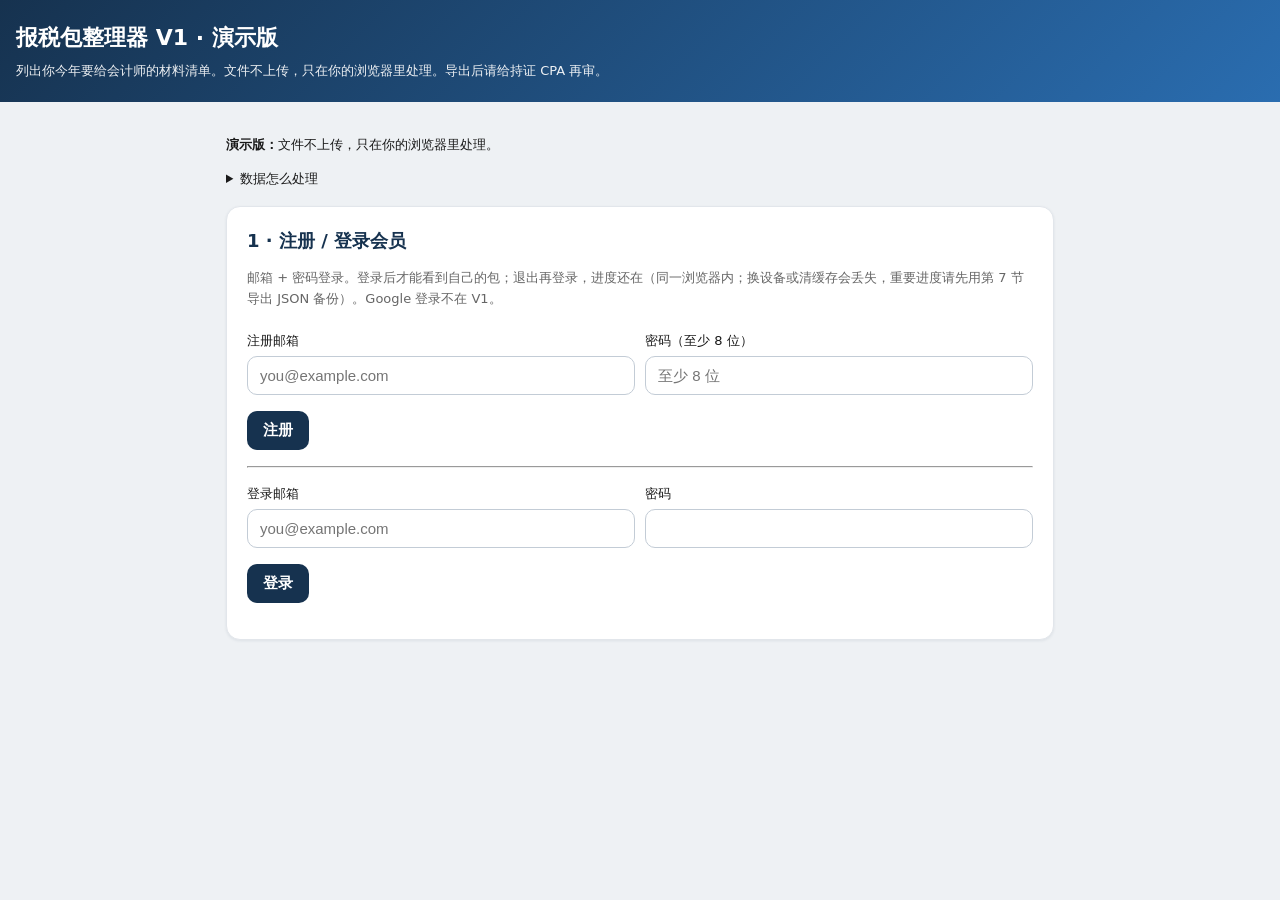
==== commit c5ff5813: "Batch 1 expression layer: result-first header, folded disclaimer, unified numbering, state check fir" ====
--- a/index.html
+++ b/index.html
@@ -25,21 +25,21 @@
 .orderitem{border:1px solid #e2e6eb;border-radius:10px;padding:10px;margin:8px 0}
 #printArea{display:none}
 @media print{ body{background:#fff} header,.no-print{display:none!important} main{max-width:none;padding:0} .card{border:none;margin:0;padding:0} #printArea{display:block!important} #appViewSections{display:none!important} }
-@media(max-width:600px){ .row>*{min-width:100%} }
+@media(max-width:600px){ .row>*{min-width:100%} main{padding:14px 10px} .card{padding:14px 12px} header{padding:16px 12px} input,select,textarea{font-size:16px} button,input,select{min-height:44px} input[type=file]{width:100%} table{display:block;overflow-x:auto;white-space:nowrap} .card>p>button{width:100%} }
 </style>
 </head>
 <body>
 <header>
 <h1>报税包整理器 V1 · 演示版</h1>
-<p>只整理、不算税、不报税、不给税务结论。导出后请给持证 CPA 再审，或自行上传到你选的报税软件。订阅定位：干干净净去见税务师。</p>
+<p>列出你今年要给会计师的材料清单。文件不上传，只在你的浏览器里处理。导出后请给持证 CPA 再审。</p>
 </header>
 <main>
-<div class="notice"><b>演示版说明（请先读）：</b>本页是纯本地演示：不联网、不上传文件到任何服务器、不建仓、不收费、不直连 IRS。清单上传的电子档会在本机浏览器内即时读文字提数，只留你确认的数字，文件内容不保存、不上传；拍照件不支持提数，只记文件名。去年报税表自动识别只在本机浏览器内读文件文字、只提取表类型，内容不上传、不保存，识别结果由你核对后才加入；全程不提取、不保存社保号，金额只来自你确认的证据数字（本地提取或手动输入），请勿在本页输入社保号。正式版上线前，邮箱验证、传输与存储加密、账号隔离仍需接真实邮件与后端服务后另行实测。三页版：整理 / 订阅 / 支付；支付页只生成本机演示订单，不扣款、不收集真实卡号。</div>
+<p class="small"><b>演示版：</b>文件不上传，只在你的浏览器里处理。</p><details><summary class="small">数据怎么处理</summary><p class="small">本页是纯本地演示：不联网、不上传文件到任何服务器、不建仓、不收费、不直连 IRS。清单上传的电子档会在本机浏览器内即时读文字提数，只留你确认的数字，文件内容不保存、不上传；拍照件不支持提数，只记文件名。去年报税表自动识别只在本机浏览器内读文件文字、只提取表类型，内容不上传、不保存，识别结果由你核对后才加入；全程不提取、不保存社保号，金额只来自你确认的证据数字（本地提取或手动输入），请勿在本页输入社保号。正式版上线前，邮箱验证、传输与存储加密、账号隔离仍需接真实邮件与后端服务后另行实测。支付页只生成本机演示订单，不扣款、不收集真实卡号。</p></details>
 
 <div id="storageWarn" class="notice warn hidden"><b>注意：</b>本浏览器禁止了本地存储，已改用本页内存保存，刷新页面后进度会丢失。换个浏览器或用本地服务器打开可恢复正常保存。</div>
 <div id="authView" class="card">
 <h2>1 · 注册 / 登录会员</h2>
-<p class="muted small">邮箱 + 密码登录。登录后才能看到自己的包；退出再登录，进度还在（本机浏览器内）。Google 登录不在 V1。</p>
+<p class="muted small">邮箱 + 密码登录。登录后才能看到自己的包；退出再登录，进度还在（同一浏览器内；换设备或清缓存会丢失，重要进度请先用第 7 节导出 JSON 备份）。Google 登录不在 V1。</p>
 <div class="row">
 <div><label for="regEmail">注册邮箱</label><input id="regEmail" type="email" placeholder="you@example.com" autocomplete="email"></div>
 <div><label for="regPass">密码（至少 8 位）</label><input id="regPass" type="password" placeholder="至少 8 位"></div>
@@ -67,31 +67,42 @@
 
 <div class="card no-print" id="pageNav">
 <div class="row">
-<button id="navOrganize">1 · 整理</button>
-<button id="navSubscribe" class="secondary">2 · 订阅</button>
-<button id="navPay" class="secondary">3 · 支付</button>
-</div>
-<p class="muted small">第 1 页整理你的包；第 2 页看季票；第 3 页下演示订单（未开通收款、不扣款）。整理页内的各节仍可上下收起。</p>
+<button id="navOrganize">整理</button>
+<button id="navSubscribe" class="secondary">订阅</button>
+<button id="navPay" class="secondary">支付</button>
+</div>
+<p class="muted small">整理页做你的包；订阅页看季票；支付页下演示订单（未开通收款、不扣款）。整理页内的各节仍可上下收起。</p>
 </div>
 
 <div id="appViewSections">
 <div class="card">
 <div id="changesHead" class="chg-head"><h2>2 · 今年有什么变化？先问变化，没变的不展开 <span id="changesCheck" class="chg-check hidden">✓</span></h2><p id="changesSummary" class="muted small"></p></div>
 <div id="changesBody">
-<p class="muted small">打开后上下滚动勾选所有适用项，可多选；只勾选的项才会出现后续证明文件要求。选完点“收好”，本栏标题会出现绿勾表示已确认。工具只列文件，不判断资格。</p>
+<p class="muted small">打开后上下滚动勾选所有适用项，可多选；只勾选的项才会出现后续证明文件要求。选完本栏标题就会出现绿勾表示已确认；点“收好”可收起本栏。工具只列文件，不判断资格。</p>
 <div id="changesBox"></div>
 <p><button id="btnCollapseChanges" class="secondary">收好</button></p>
 </div>
 </div>
 
 <div class="card">
-<h2>3 · 去年有什么？（只记表类型 + 付款方，不记社保号和金额）</h2>
+<h2>3 · 州税范围（先确认，本版只覆盖 10 个州）</h2>
+<p class="muted small">先确认你去年在哪个州报税。本版按人口前 10 的州：加州、得州、佛州、纽约州、宾州、伊利诺伊州、俄亥俄州、佐治亚州、北卡罗来纳州、密歇根州。其他州暂不支持，如去年在其他州报过税，请手动另行整理，本工具不生成该州清单。得州、佛州无州个人所得税，选州时后面有备注，选了也不生成州所得税清单项。</p>
+<div class="row">
+<div><label for="stateSelect">选州（加州、纽约州已含在前 10 内）</label><select id="stateSelect"></select></div>
+</div>
+<p><button id="btnAddState">加入该州州税项目</button> <span id="stateMsg" class="small"></span></p>
+</div>
+
+<div class="card">
+<h2>4 · 去年有什么？（只记表类型 + 付款方，不记社保号和金额）</h2>
+<details><summary class="small">没有去年文件？点这里手动输入表类型</summary>
 <h3>路径一 · 手动输入表格</h3>
 <div class="row">
 <div><label for="lastForm">去年表类型</label><select id="lastForm"></select></div>
 <div><label for="lastPayer">付款方 / 雇主 / 机构 / 房产（可空，如 SSA-1099）</label><input id="lastPayer" placeholder="例如：雇主 A、银行 B"></div>
 </div>
 <p><button id="btnAddLast">加入去年清单</button></p>
+</details>
 <h3>路径二 · 提交去年报税表，自动识别</h3>
 <p class="muted small">上传去年报税表：PDF（带文字层）、.txt、Word（.docx）、Excel（.xlsx）。识别只在本机浏览器内读文件文字、只提取表类型，内容不上传、不保存；识别结果先给你核对，勾选后才加入去年清单。扫描件（无文字层）或加密文件识别不出时，请走路径一手动输入。JPG 等图片只预览、不自动识别（照片数字手动输入），请走路径一手动输入表类型。老格式 .doc、.xls 不支持。付款方机器识别不可靠，识别结果里付款方留空，请你核对补填。</p>
 <p><input type="file" id="returnFile" accept=".pdf,.txt,.docx,.xlsx,.jpg,.jpeg,.png,.gif,.webp"> <button id="btnRecognize" class="secondary">识别并预览</button> <span id="recognizeMsg" class="small"></span></p>
@@ -100,31 +111,51 @@
 <div id="quickPick"></div>
 <p><button id="btnGenerate" class="secondary">生成今年清单</button> <span id="generateMsg" class="small"></span></p>
 <ul id="lastList"></ul>
-<p class="muted small">规则：去年哪行有数、哪张表交过，今年就等对应的文件（见 mapping-v1）。生成时不重复添加已在清单里的同表同付款方。</p>
+<p class="muted small">规则：去年哪行有数、哪张表交过，今年就等对应的文件。生成时不重复添加已在清单里的同表同付款方。</p>
 </div>
 
 <div class="card">
-<h2>3b · 州税范围（本版只覆盖 10 个州）</h2>
-<p class="muted small">按人口前 10 的州：加州、得州、佛州、纽约州、宾州、伊利诺伊州、俄亥俄州、佐治亚州、北卡罗来纳州、密歇根州。其他州暂不支持，如去年在其他州报过税，请手动另行整理，本工具不生成该州清单。得州、佛州无州个人所得税，选州时后面有备注，选了也不生成州所得税清单项。</p>
-<div class="row">
-<div><label for="stateSelect">选州（加州、纽约州已含在前 10 内）</label><select id="stateSelect"></select></div>
-</div>
-<p><button id="btnAddState">加入该州州税项目</button> <span id="stateMsg" class="small"></span></p>
-</div>
-
-<div class="card">
-<h2>4 · 今年清单（按报税顺序，缺的标红）</h2>
-<p class="muted small">每项状态：未开始 / 已上传 / 不适用（须写原因）/ 待 transcript。全部“已上传或不适用”才算整理完。上传资料可以是电子档，也可以拍照上传：每项都有“上传文件”和“拍照上传”两个入口，手机上点拍照会直接调相机；电子档（PDF、.txt、.docx、.xlsx）上传后本机会即时读文字提数候选、由你确认后才记数字，并显示文件预览；拍照上传只预览、不提数，数字手动输入。老格式 .doc、.xls 不支持。</p>
+<h2>5 · 今年要准备的材料（文件＋数字，一页）</h2>
+<p class="muted small">每行一项收入或一张表：先传证据、再填一个总数；成本、核对、不适用都收在“更多”里。全部“已备或不适用”就是整理完；没做完也能先导出，缺项会列在清单里。上传资料可以是电子档，也可以拍照上传：每行都有“上传文件”和“拍照上传”两个入口，手机上点拍照会直接调相机；电子档（PDF、.txt、.docx、.xlsx）上传后本机会即时读文字提数候选、由你确认后才记数字，并显示文件预览；拍照上传只预览、不提数，数字手动输入。老格式 .doc、.xls 不支持。同一笔收入只出现一次，不要重复填。</p>
+<p><button id="btnInferMerged" class="secondary">按去年推算</button> <span id="inferMsg" class="small"></span></p>
 <div class="row">
 <div><label for="newForm">新增今年项目：表类型</label><select id="newForm"></select></div>
 <div><label for="newPayer">付款方 / 实体</label><input id="newPayer" placeholder="去年没有、今年新增的"></div>
 </div>
 <p><button id="btnAddNew" class="secondary">新增今年项目</button></p>
-<div id="checklistBox"></div>
+<p class="small">按收入类型加一项：
+<button class="secondary" data-addsheet="wages">＋工资</button>
+<button class="secondary" data-addsheet="rental">＋房租收入</button>
+<button class="secondary" data-addsheet="selfemp">＋自雇收入</button>
+<button class="secondary" data-addsheet="interest">＋利息</button>
+<button class="secondary" data-addsheet="dividends">＋股息</button>
+<button class="secondary" data-addsheet="generic">＋其他</button>
+</p>
+<details><summary class="small">项目库（按类别，没用到的类别不用打开）</summary>
+<p class="small">其他收入：
+<button class="secondary" data-addsheet="generic" data-title="博彩收入">＋博彩收入</button>
+<button class="secondary" data-addsheet="generic" data-title="政府补助">＋政府补助</button>
+<button class="secondary" data-addsheet="generic" data-title="版税">＋版税</button>
+<button class="secondary" data-addsheet="generic" data-title="其他收入">＋其他收入</button></p>
+<p class="small">分项抵扣（Schedule A，如适用；是否分项由 CPA 确认）：
+<button class="secondary" data-addsheet="generic" data-title="房贷利息">＋房贷利息</button>
+<button class="secondary" data-addsheet="generic" data-title="房产税">＋房产税</button>
+<button class="secondary" data-addsheet="generic" data-title="州所得税">＋州所得税</button>
+<button class="secondary" data-addsheet="generic" data-title="慈善捐赠">＋慈善捐赠</button>
+<button class="secondary" data-addsheet="generic" data-title="医疗费用">＋医疗费用</button></p>
+<p class="small">教育与托育：
+<button class="secondary" data-addsheet="generic" data-title="教育费用">＋教育费用</button>
+<button class="secondary" data-addsheet="generic" data-title="托育费用">＋托育费用</button></p>
+<p class="small">退休供款：
+<button class="secondary" data-addsheet="generic" data-title="退休供款">＋退休供款</button></p>
+</details>
+<p class="small">去年表→类型对照：W-2→工资；Schedule E→房租；Schedule C / Schedule SE / 1099-NEC→自雇；1099-INT→利息；1099-DIV→股息；1099-R→退休金；SSA-1099→社保金；其余进“其他”。</p>
+<div id="mergedBox"></div>
+<div id="mergedSummary"></div>
 </div>
 
 <div class="card">
-<h2>4b · 不确定事项：说不清楚的先录下来，追问后再生成预估材料包</h2>
+<h2>5b · 不确定事项：说不清楚的先录下来，追问后再生成预估材料包</h2>
 <p class="muted small">打字或语音录入都行。例如：“我今年在中国老家卖了一套房，怎么报税？”工具会追问买房价、卖房价、交了哪些税、持有年限、是不是常住房等，答完生成一份<b>预估材料包（待税务师审核）</b>并入今年清单，并给出<b>候选税范畴 + 政策依据 + 决定金额的变量清单</b>。定位就是<b>你的报税助手</b>：提醒哪些要报、要备什么文件、依据哪条政策；范畴只给候选、不给结论；<b>应缴金额本工具不算</b>，金额栏留空给税务师填（具体以注册税务师和 IRS 解释为准）。</p>
 <p class="notice warn"><b>先说清边界：</b>这里只整理“要备哪些材料”，<b>不算税、不判断能不能免税、不生成税表、不替你报税</b>。境外售房涉及中美两地规则，最终处理以持证税务师 / 律师审核为准。金额如填了，只存本机浏览器、不进导出文件。</p>
 <label for="uncertainText">不确定事项（打字，或点语音录入后说话）</label>
@@ -144,82 +175,45 @@
 </div>
 
 <div class="card">
-<h2>4c · 今年收入填报（简单版，按收入类型）</h2>
-<p class="muted small">不用懂表名：按你实际有的收入类型填数字就行。去年有数的排在前面，今年请补凭证与数据；后面是按类别的项目库，没用到的类别不用打开。去年表仅供参考，以你实际收入为准；同一笔收入只填一边——简单版和第 4 节清单二选一，不要重复。金额均为你填写的草稿，不代表可抵扣结论；抵扣资格与比例由持证税务师确认。凭证缺也可以，数字要有；演示版只记文件名，不存文件内容。</p>
-<p><button id="btnInferSheets" class="secondary">按去年推算今年填报</button> <span id="inferMsg" class="small"></span></p>
-<p class="small">手动加一项：
-<button class="secondary" data-addsheet="wages">＋工资</button>
-<button class="secondary" data-addsheet="rental">＋房租收入</button>
-<button class="secondary" data-addsheet="selfemp">＋自雇收入</button>
-<button class="secondary" data-addsheet="interest">＋利息</button>
-<button class="secondary" data-addsheet="dividends">＋股息</button>
-<button class="secondary" data-addsheet="generic">＋其他</button>
-</p>
-<p class="small">去年表→填报对照：W-2→工资；Schedule E→房租；Schedule C / Schedule SE / 1099-NEC→自雇；1099-INT→利息；1099-DIV→股息；1099-R→退休金；SSA-1099→社保金；其余表进“其他”。</p>
-<p class="small">项目库（按类别，没用到的类别不用打开）：</p>
-<details><summary class="small">其他收入</summary>
-<p class="small"><button class="secondary" data-addsheet="generic" data-title="博彩收入">＋博彩收入</button>
-<button class="secondary" data-addsheet="generic" data-title="政府补助">＋政府补助</button>
-<button class="secondary" data-addsheet="generic" data-title="版税">＋版税</button>
-<button class="secondary" data-addsheet="generic" data-title="其他收入">＋其他收入</button></p>
-</details>
-<details><summary class="small">分项抵扣（Schedule A，如适用；是否分项由 CPA 确认）</summary>
-<p class="small"><button class="secondary" data-addsheet="generic" data-title="房贷利息">＋房贷利息</button>
-<button class="secondary" data-addsheet="generic" data-title="房产税">＋房产税</button>
-<button class="secondary" data-addsheet="generic" data-title="州所得税">＋州所得税</button>
-<button class="secondary" data-addsheet="generic" data-title="慈善捐赠">＋慈善捐赠</button>
-<button class="secondary" data-addsheet="generic" data-title="医疗费用">＋医疗费用</button></p>
-</details>
-<details><summary class="small">教育与托育</summary>
-<p class="small"><button class="secondary" data-addsheet="generic" data-title="教育费用">＋教育费用</button>
-<button class="secondary" data-addsheet="generic" data-title="托育费用">＋托育费用</button></p>
-</details>
-<details><summary class="small">退休供款</summary>
-<p class="small"><button class="secondary" data-addsheet="generic" data-title="退休供款">＋退休供款</button></p>
-</details>
-<p class="small">成本明目不用单独加：房租成本在房租表里，自雇/小企业成本在自雇表里，点开表就能填。</p>
-<div id="sheetsBox"></div>
-<div id="sheetsSummary"></div>
-</div>
-<div class="card">
-<h2>5 · Transcript 对齐（只做你自己上传版，不直连 IRS）</h2>
-<p class="muted small">请你自己去 IRS 在线账户下载 Wage &amp; Income Transcript 再上传到这里。本工具不直连 IRS、不爬 IRS、不宣称一键提交。表单一般 1 月 31 日前寄出，未到时间前不把“没到”当成“缺失结论”。电子档或拍照上传均可，只记文件名，不读内容。</p>
+<h2>6 · Transcript 对齐（只做你自己上传版，不直连 IRS）</h2>
+<p class="muted small">为什么要对账：IRS 手里有哪些收入记录，对照一下，能避免漏报。本节可选，不做也能继续整理。请你自己去 IRS 在线账户下载 Wage &amp; Income Transcript 再上传到这里。本工具不直连 IRS、不爬 IRS、不宣称一键提交。表单一般 1 月 31 日前寄出，未到时间前不把“没到”当成“缺失结论”。上传电子档即可，只记文件名，不读内容。</p>
 <label for="transFile">上传你的 transcript 文件（只记文件名，不读内容）</label><input id="transFile" type="file">
-<label for="transPhoto">或拍照上传 transcript</label><input id="transPhoto" type="file" accept="image/*" capture="environment">
 <p class="small">已记录：<span id="transRecord">无</span></p>
+<details><summary class="small">需要对账时展开</summary>
 <div class="row">
 <div><label for="irsForm">IRS 显示但清单没有：表类型</label><select id="irsForm"></select></div>
 <div><label for="irsPayer">付款方</label><input id="irsPayer" placeholder="例如：平台 C"></div>
 </div>
 <p><button id="btnAddIrs">加入清单（标“IRS 显示—待你确认”）</button> <button id="btnMarkPending" class="secondary">把未上传项标为“待 transcript”</button></p>
+</details>
 </div>
 
 <div class="card">
-<h2>5b · IRS 更新探针（已接入本整理器）</h2>
-<p><span class="badge uploaded">探针已开启</span> <span class="small">每周一上午约 9:10 PT 检查一次 · 下次：2026-11-09 周一上午 · 无相关更新时不打扰</span></p>
+<h2>6b · IRS 更新提醒</h2>
+<p><span class="badge uploaded">已开启</span> <span class="small">每周一上午约 9:10 PT 检查一次 · 下次：2026-11-09 周一上午 · 无相关更新时不打扰</span></p>
 <p class="small"><b>盯什么（只报这 6 类）：</b>清单里的表新增 / 改名 / 停用 / 截止日变化；联邦报税与延期截止日；Free File 资格与门槛；申报路径变化（Direct File 开停、在线账户 / transcript 可用性、e-file 警报）；IRS 持证报税人目录变化；覆盖 10 州的州报税截止日（仅影响本包州表时；得州、佛州无州个人所得税）。<br>
 <b>不报：</b>税率、抵扣额变化（整理器不算税）、执法与诈骗提醒、一般报税小贴士。</p>
-<p class="small"><b>最近一次基线核查：2026-11-03，无需改清单。</b>Free File 指导软件、Direct File 2026 季停用、2026 年度报税截止日 2027-04-15 都已在现有链接里。</p>
-<p class="notice"><b>说明：</b>这个本地演示页本身不会自动联网拉 IRS 更新；自动探针由 Noor 的定时任务在后台跑公开页，发现变化先发到本旁聊、你点头后才改映射和清单，不会自动改你的包。</p>
+<p class="small"><b>上次检查：2026-11-03，你的清单无需改动。</b></p>
+<p class="notice"><b>说明：</b>我们会关注 IRS 变化，影响你的清单时通知你；不会在你不知情时改你的包。</p>
 <p><a href="https://www.irs.gov/newsroom/irs-news-bulletins" target="_blank" rel="noopener">IRS 新闻订阅页（官方）</a> · <a href="https://www.irs.gov/individual-tax-filing" target="_blank" rel="noopener">IRS 个人报税页（官方）</a> · <a href="https://irs.treasury.gov/rpo/rpo.jsf" target="_blank" rel="noopener">IRS 持证报税人目录（官方）</a></p>
 </div>
 
 <div class="card">
-<h2>5c · 今年预估报税表草稿（证据数字汇总，须 CPA 核对）</h2>
-<p class="muted small">个人整理、工具汇总、CPA 核对，三方各做各的事，工具不替任何一方下结论。数字只来自第 4 节各清单项的证据：电子档在本机即时读数提数、或你手动输入，每行都须你确认；文件内容本身不保存、不上传。会计师的工作方式是两步核对：<b>先对照凭证核对</b>（数字与证据原件一致），<b>再与表格数字核对</b>（数字与申报表上的数一致）。两步都通过才算核对完成。本草稿不是申报表，最终以 CPA 核对为准；社保号永不提取、不保存。拍照件不支持本地提数（无可靠 OCR），拍照提交只记文件名，数字请手动输入。</p>
+<h2>6c · 今年预估报税表草稿（证据数字汇总，须 CPA 核对）</h2>
+<p class="muted small">个人整理、工具汇总、CPA 核对，三方各做各的事，工具不替任何一方下结论。数字只来自第 5 节各清单项的证据：电子档在本机即时读数提数、或你手动输入，每行都须你确认；文件内容本身不保存、不上传。会计师的工作方式是两步核对：<b>先对照凭证核对</b>（数字与证据原件一致），<b>再与表格数字核对</b>（数字与申报表上的数一致）。两步都通过才算核对完成。本草稿不是申报表，最终以 CPA 核对为准；社保号永不提取、不保存。拍照件不支持本地提数（无可靠 OCR），拍照提交只记文件名，数字请手动输入。</p>
 <div id="draftBox"></div>
 </div>
 
 <div class="card">
-<h2>5d · IRS 对照提醒（基础版）</h2>
+<h2>6d · IRS 对照提醒（基础版）</h2>
 <p class="muted small">按 IRS 常见比对口径整理的提醒：信息表漏报、提取数与表格数不一致、未完成两步核对，是常见补件原因。以下只作“请核对、请找 CPA”的提醒，不下税务结论，不代表 IRS 已认定任何问题。基础版免费；更深的规则包以后再议。</p>
 <div id="warnBox"></div>
 </div>
 
 <div class="card">
-<h2>6 · 导出给会计师：标准化可对接</h2>
-<p class="muted small">三份导出均含你确认的证据数字与核对状态，均不含社保号，均不锁任何一家报税软件：<b>CSV</b> 是通用表格，可直接用 Excel / Google Sheets 打开，也可导入会计师自己的报税软件，含确认数字与核对列；<b>JSON</b> 是机器可读清单，含预估草稿汇总与 IRS 对照提醒；<b>PDF</b> 是打印版，汇总在前、清单在后，末尾带会计师审核签字栏。导出的是清单与确认数字，文件原件由你另外经会计师门户 / 邮件发给会计师（演示版文件内容本就不保存）。会计师的工作只是审核确认并签字（以打印版签字栏手签为准），平台不抽报税费、不替代签字；页面上的复核记录由你自记，不代表 CPA 已确认。</p>
-<p><button id="btnExportCsv">下载通用表格（CSV）</button> <button id="btnExportJson" class="secondary">下载机器可读清单（JSON）</button> <button id="btnPrint" class="secondary">打印 / 另存为 PDF 清单</button></p>
+<h2>7 · 导出给会计师：标准化可对接</h2>
+<p class="muted small">没做完也能先导出，缺项会列在清单里，导出后继续补。三份导出均含你确认的证据数字与核对状态，均不含社保号，均不锁任何一家报税软件：<b>CSV</b> 是通用表格，可直接用 Excel / Google Sheets 打开，也可导入会计师自己的报税软件，含确认数字与核对列；<b>JSON</b> 是机器可读清单，含预估草稿汇总与 IRS 对照提醒；<b>PDF</b> 是打印版，汇总在前、清单在后，末尾带会计师审核签字栏。导出的是清单与确认数字，文件原件由你另外经会计师门户 / 邮件发给会计师（演示版文件内容本就不保存）。会计师的工作只是审核确认并签字（以打印版签字栏手签为准），平台不抽报税费、不替代签字；页面上的复核记录由你自记，不代表 CPA 已确认。</p>
+<p><button id="btnPrint">下载给会计师的 PDF 清单</button></p><details><summary class="small">更多格式（CSV / JSON）</summary><p><button id="btnExportCsv" class="secondary">下载通用表格（CSV）</button> <button id="btnExportJson" class="secondary">下载机器可读清单（JSON）</button></p></details>
 <h3>CPA 复核记录（用户自记，非 CPA 签字）</h3>
 <p class="small" id="cpaReviewText">暂无复核记录。用户自记仅表示你已送 CPA 复核，不代表 CPA 已签字确认。</p>
 <div class="row">
@@ -232,7 +226,7 @@
 </div>
 
 <div class="card">
-<h2>6b · 去年会计师（还是找去年那位）</h2>
+<h2>7b · 去年会计师（还是找去年那位）</h2>
 <p class="muted small">还是找去年会计师？在这里填上他/她的信息，包就按这位收件；平台不验证、不背书此人——这是你自己的选择，不是平台推荐。信息只存本机，下次登录自动带出供你确认；换人时改掉或清除即可。</p>
 <div class="row">
 <div><label for="priorCpaName">姓名 / 事务所</label><input id="priorCpaName" placeholder="例如：张会计师 / XX 事务所"></div>
@@ -246,6 +240,7 @@
 <div class="card" id="subCard">
 <h2>订阅：报税季票（即将推出，暂未开通付费）</h2>
 <p class="muted small">定位：干干净净去见税务师。基础整理永久免费；订阅预计 $49 / 报税季 / 1 个包（假设价，季末复核；价格与开通时间以上线时公布为准），第二包 $25，按季一次性、默认不自动续，有效期至当年 10 月 15 日延期截止日。订阅不算税、不报税、不给税务结论、不判福利与退税资格——你带着今年值得问的候选清单去问税务师，最后能享受哪些，由税务师确认。订阅到期也不删包、不锁导出。</p>
+<p class="notice"><b>调研说明：</b>季票 7 项额外服务目前均为计划中，$49 / $25 是调研用假设价，现在不收钱。演示订单只用来了解你是否愿意为这些功能付费，不开通、不解锁未上线功能。</p>
 <h3>价格与套餐</h3>
 <p class="small">季票 $49 / 季 / 1 个包；同一账号第二包 $25。按季一次性、默认不自动续，有效期至当年 10 月 15 日延期截止日。</p>
 <p class="small"><label style="display:inline-block;margin-right:12px"><input type="radio" name="subPacks" value="1" checked style="width:auto"> 1 个包 · $49</label><label style="display:inline-block"><input type="radio" name="subPacks" value="2" style="width:auto"> 2 个包 · $74（首包 $49 + 第二包 $25）</label></p>
@@ -266,11 +261,11 @@
 <tr><td>优先工具支持</td><td>—</td><td>季票</td></tr>
 </table>
 <p class="small">季票列的 7 项即下面 7 项额外服务，状态见下；免费版功能永久免费。</p>
-<h3>7 项额外服务与状态</h3>
+<h3>7 项额外服务与状态（均为计划中，价格只是调研）</h3>
 <ul class="small">
 <li>全年提醒线 —— 计划中</li>
-<li>个性化 IRS 探针 —— 通用探针面板已有（5b），个性化版计划中</li>
-<li>深度不确定事项包 —— 计划中（4b 不确定事项整理已有，深度包计划中）</li>
+<li>个性化 IRS 探针 —— 通用 IRS 更新提醒已有（6b），个性化版计划中</li>
+<li>深度不确定事项包 —— 计划中（5b 不确定事项整理已有，深度包计划中）</li>
 <li>CPA 交接工作台 —— 计划中（导出三份与自记复核已有，交接工作台计划中）</li>
 <li>多包与多年对比 —— 计划中</li>
 <li>批量归档核对 —— 计划中</li>
@@ -287,14 +282,13 @@
 <ul class="small">
 <li>演示版：数据只存本机浏览器，不出设备、不给第三方、不拿去训练。</li>
 <li>正式版底线（未在本演示里声称已实现）：传输加密、存储加密、账号隔离、一键删除、数据不训练不给第三方。</li>
-<li><b>R2 费用提醒：</b>如未来启用 Cloudflare R2 存文件，免费额度为存储 10GB/月、A 类 100 万次/月、B 类 1000 万次/月；超额按量收费（存储 $0.015/GB·月、A 类 $4.50/百万次、B 类 $0.36/百万次）。任何扩用量前必须先提醒你、经你同意，不能默默扩大。本演示云存储用量为 0。</li>
 </ul>
 </div>
 </div>
 <div id="payView" class="hidden no-print">
 <div class="card">
-<h2>3 · 支付与订单（演示结账，未开通收款）</h2>
-<p class="notice warn"><b>演示支付：</b>本页不接任何真实支付、不收集真实卡号、不扣款。点“确认演示支付”只在本机生成一笔演示订单，记录你选的包数与金额，供季票上线后核对；季票功能在上线前不提前解锁，演示订单不是正式订阅。</p>
+<h2>支付与订单（演示结账，未开通收款）</h2>
+<p class="notice warn"><b>演示支付：</b>本页不接任何真实支付、不收集真实卡号、不扣款。点“确认演示支付”只在本机生成一笔演示订单，记录你选的包数与金额，供季票上线后核对；季票功能在上线前不提前解锁，演示订单不是正式订阅；它只用来了解你是否愿意为计划中的功能付费。</p>
 <p class="small"><b>购买流程：</b>1 选套餐 → 2 确认订单 → 3 演示支付 → 4 查看收据（演示订单，不扣款）。</p>
 <div class="notice" id="paySubCard"></div>
 <div class="row">
@@ -340,55 +334,130 @@
 function fallbackHash(text){var h=2166136261;for(var i=0;i<text.length;i++){h^=text.charCodeAt(i);h=Math.imul(h,16777619)}return "fallback-"+(h>>>0).toString(16)}
 function sha(text){try{if(window.crypto&&crypto.subtle)return crypto.subtle.digest("SHA-256",new TextEncoder().encode(text)).then(function(b){return Array.from(new Uint8Array(b)).map(function(x){return x.toString(16).padStart(2,"0")}).join("")}).catch(function(){return fallbackHash(text)})}catch(e){}return Promise.resolve(fallbackHash(text))}
 var currentUser=null,packet=null;
-function newPacket(){return {changes:{},lastYear:[],checklist:[],sheets:[],transcript:null,exports:[],uncertain:[],cpaReview:null,orders:[],priorCpa:{name:"",contact:"",note:""},payPacks:1,selectedOrderId:null}}
+function newPacket(){return {changes:{},changesDir:{},changesCollapsed:true,mergedV2:true,lastYear:[],checklist:[],sheets:[],transcript:null,exports:[],uncertain:[],cpaReview:null,orders:[],priorCpa:{name:"",contact:"",note:""},payPacks:1,selectedOrderId:null}}
 function statusText(s){return s==="uploaded"?"已上传":s==="na"?"不适用":s==="pending"?"待 transcript":"未开始"}
 function renderCpa(){
   var t=$("cpaReviewText");
   if(packet.cpaReview){t.innerHTML="<span class='badge uploaded'>用户自记：已送 CPA 复核</span> "+esc(packet.cpaReview.date||"")+(packet.cpaReview.note?" · "+esc(packet.cpaReview.note):"");}
   else{t.textContent="暂无复核记录。用户自记仅表示你已送 CPA 复核，不代表 CPA 已签字确认。";}
 }
-function loadPacket(email){packet=load(packetKey(email),null);if(!packet){packet=newPacket();save(packetKey(email),packet)}}
+function loadPacket(email){packet=load(packetKey(email),null);if(!packet){packet=newPacket();save(packetKey(email),packet)}else{if(packet.changesCollapsed===undefined)packet.changesCollapsed=true;if(!packet.mergedV2){backfillRows();migrateSheets();packet.mergedV2=true;savePacket();}}}
+var FORM_TO_KIND={"W-2":"wages","Schedule E":"rental","Schedule C":"selfemp","Schedule SE":"selfemp","1099-NEC":"selfemp","1099-INT":"interest","1099-DIV":"dividends","1099-R":"retirement","SSA-1099":"social"};
+function formToKind(f){return FORM_TO_KIND[f]||null;}
+function kindCat(kind){if(kind==="wages")return "W-2 工资";if(kind==="interest")return "1099-INT 利息";if(kind==="dividends")return "1099-DIV 股息";if(kind==="selfemp")return "Schedule C 业务收入";if(kind==="rental")return "房租收入";return "其他";}
+function costsTemplate(kind){var t=SHEET_TYPES[kind];if(!t||!t.expenses||!t.expenses.length)return [];var ex=t.expenses.map(function(l){return {label:l,cents:null};});ex.push({label:"其他",custom:true,customLabel:"",cents:null});return ex;}
+function rowTitle(it){if(it.title)return it.title;if(it.kind&&SHEET_TYPES[it.kind])return SHEET_TYPES[it.kind].title;return it.form;}
+function rowIncomeLabel(it){var k=it.kind;if(k==="wages")return "今年1月1日–12月31日工资总额";if(k==="rental")return "今年1月1日–12月31日收到的租金总额";if(k==="selfemp")return "今年1月1日–12月31日总收入";return "今年金额";}
+function rowExpTotal(it){var t=0;(it.costs||[]).forEach(function(e){if(e.cents!=null)t+=e.cents;});return t;}
+function rowNet(it){if(!it.figure)return null;return it.figure.cents-rowExpTotal(it);}
+function rowResolved(it){return it.status==="uploaded"||it.status==="na"||!!it.figure;}
+function rowBadge(it){if(it.status==="uploaded")return "<span class='badge uploaded'>已上传</span>";if(it.status==="na")return "<span class='badge na'>不适用</span>";if(it.status==="pending")return "<span class='badge pending'>待 transcript</span>";if(it.figure)return "<span class='badge uploaded'>数字已填</span>";return "<span class='badge missing'>缺</span>";}
+function newRowFromKind(kind,payer){
+  var t=SHEET_TYPES[kind]||SHEET_TYPES.generic;
+  return {id:Date.now()+""+Math.floor(Math.random()*1e6),form:t.title,kind:kind,title:t.title,payer:payer||"",request:"今年"+t.title+(payer?"（"+payer+"）":""),status:"not-started",reason:"",fileName:"",isNew:true,transcriptNote:"",costs:costsTemplate(kind),moreCollapsed:true};
+}
+function backfillRows(){
+  packet.checklist.forEach(function(it){
+    if(!it.kind)it.kind=formToKind(it.form);
+    if(it.title===undefined)it.title=it.form;
+    if((it.kind==="rental"||it.kind==="selfemp")&&!it.costs)it.costs=costsTemplate(it.kind);
+    if(it.moreCollapsed===undefined)it.moreCollapsed=true;
+  });
+}
+function migrateSheets(){
+  var sheets=packet.sheets||[];
+  if(!sheets.length)return;
+  packet.sheetsV1=sheets;
+  sheets.forEach(function(sh){
+    var kind=sh.type||"generic";
+    var payer=kind==="generic"?(sh.who2||""):(sh.who||"");
+    var match=null;
+    if(payer){
+      for(var i=0;i<packet.checklist.length;i++){var it=packet.checklist[i];if((it.kind===kind||formToKind(it.form)===kind)&&it.payer===payer){match=it;break;}}
+    }
+    if(match){
+      if(!match.costs)match.costs=sh.expenses||[];
+      if(!match.figure&&sh.incomeCents!=null)match.figure={cat:kindCat(kind),cents:sh.incomeCents,source:"填报"};
+      if(!match.fileName&&sh.evidence)match.fileName=sh.evidence;
+      if(sh.fromLastYear)match.fromLastYear=true;
+    }else{
+      var row=newRowFromKind(kind,payer);
+      row.isNew=false;
+      if(kind==="generic"){row.title=sh.title||"其他";row.form=sh.title||"其他";row.request=sh.who||sh.title||"其他";}
+      if(sh.incomeCents!=null)row.figure={cat:kindCat(kind),cents:sh.incomeCents,source:"填报"};
+      if(sh.evidence){row.fileName=sh.evidence;row.status="uploaded";}
+      if(sh.fromLastYear)row.fromLastYear=true;
+      row.costs=sh.expenses||costsTemplate(kind);
+      packet.checklist.push(row);
+    }
+  });
+  packet.sheets=[];
+}
 function savePacket(){if(currentUser)save(packetKey(currentUser),packet)}
 function requestText(form){for(var i=0;i<FORM_MAP.length;i++)if(FORM_MAP[i][0]===form)return FORM_MAP[i][1];return "今年 "+form}
+function changeReq(key,dir){
+  if(key==="抚养人")return dir==="减少"?"抚养人减少相关证明（如适用）":"新增抚养人证明（出生/收养记录等）";
+  var c=CHANGES.filter(function(x){return x[0]===key})[0];
+  return c?c[1]:"";
+}
 function renderChanges(){
   var box=$("changesBox");box.innerHTML="";
+  if(!packet.changesDir)packet.changesDir={};
   var selected=CHANGES.filter(function(c){return packet.changes[c[0]]==="是"}).map(function(c){return c[0]});
+  var resolved=selected.every(function(k){return k!=="抚养人"||!!packet.changesDir[k];});
   var none=!!packet.changesNone;
   var collapsed=!!packet.changesCollapsed;
   var sum=$("changesSummary"),check=$("changesCheck"),body=$("changesBody");
-  sum.textContent=none?"无变化":selected.length?"已选："+selected.map(function(k){return k+"变化"}).join("、"):"未选";
+  sum.textContent=none?"无变化":selected.length?"已选："+selected.map(function(k){return k==="抚养人"?("抚养人"+(packet.changesDir[k]||"变化（请选增加或减少）")):k+"变化";}).join("、"):"未选";
   if(collapsed)body.classList.add("hidden");else body.classList.remove("hidden");
-  if(collapsed&&(none||selected.length))check.classList.remove("hidden");else check.classList.add("hidden");
+  if(none||(selected.length&&resolved))check.classList.remove("hidden");else check.classList.add("hidden");
   $("changesHead").onclick=function(){packet.changesCollapsed=!packet.changesCollapsed;savePacket();renderAll();};
   $("btnCollapseChanges").onclick=function(){packet.changesCollapsed=true;savePacket();renderAll();};
   var list=document.createElement("div");list.className="chg-scroll";
   function removeChangeItems(key){
     packet.checklist=packet.checklist.filter(function(it){return !(it.form==="变化证明"&&it.payer===key&&it.status==="not-started");});
   }
+  function upsertChangeItem(key){
+    var req=changeReq(key,packet.changesDir[key]);
+    var ex=null;
+    for(var i=0;i<packet.checklist.length;i++){if(packet.checklist[i].form==="变化证明"&&packet.checklist[i].payer===key){ex=packet.checklist[i];break;}}
+    if(ex)ex.request=req;
+    else packet.checklist.push({id:Date.now()+""+Math.random(),form:"变化证明",kind:null,title:"变化证明",payer:key,request:req,status:"not-started",reason:"",fileName:"",isNew:false,transcriptNote:"",costs:[],moreCollapsed:true});
+  }
   function addRow(labelText,checked,onchange){
     var lab=document.createElement("label");var cb=document.createElement("input");cb.type="checkbox";cb.checked=checked;cb.onchange=onchange;var sp=document.createElement("span");sp.textContent=labelText;lab.appendChild(cb);lab.appendChild(sp);list.appendChild(lab);
   }
   CHANGES.forEach(function(c){
     var key=c[0];
-    addRow(key+"有变化",packet.changes[key]==="是",function(){
+    var checked=packet.changes[key]==="是";
+    addRow(key+"有变化",checked,function(){
       if(this.checked){
         packet.changes[key]="是";packet.changesNone=false;
-        var req=c[1];
-        var exists=packet.checklist.some(function(it){return it.request===req});
-        if(!exists)packet.checklist.push({id:Date.now()+""+Math.random(),form:"变化证明",payer:key,request:req,status:"not-started",reason:"",fileName:"",isNew:false,transcriptNote:""});
-      }else{packet.changes[key]="否";removeChangeItems(key);}
+        if(key!=="抚养人"||packet.changesDir[key])upsertChangeItem(key);
+      }else{packet.changes[key]="否";if(key==="抚养人")delete packet.changesDir[key];removeChangeItems(key);}
       savePacket();renderAll();
     });
+    if(key==="抚养人"&&checked){
+      var drow=document.createElement("div");drow.className="row";drow.style.margin="0 0 12px 32px";
+      var dl=document.createElement("span");dl.className="small";dl.textContent="方向：";drow.appendChild(dl);
+      ["增加","减少"].forEach(function(d){
+        var b=document.createElement("button");b.textContent=d;b.className=packet.changesDir[key]===d?"":"secondary";
+        b.onclick=function(){packet.changesDir[key]=d;upsertChangeItem(key);savePacket();renderAll();};
+        drow.appendChild(b);
+      });
+      list.appendChild(drow);
+    }
   });
   addRow("无变化",none,function(){
-    if(this.checked){packet.changesNone=true;CHANGES.forEach(function(c){packet.changes[c[0]]="否";removeChangeItems(c[0]);});}
+    if(this.checked){packet.changesNone=true;packet.changesDir={};CHANGES.forEach(function(c){packet.changes[c[0]]="否";removeChangeItems(c[0]);});}
     else{packet.changesNone=false;}
     savePacket();renderAll();
   });
   box.appendChild(list);
   selected.forEach(function(key){
-    var c=CHANGES.filter(function(x){return x[0]===key})[0];
-    var p=document.createElement("p");p.className="small";p.textContent="后续要求："+key+"："+c[1]+"。工具只列文件，不判断资格。";box.appendChild(p);
+    var p=document.createElement("p");p.className="small";
+    p.textContent=key==="抚养人"&&!packet.changesDir[key]?"后续要求：抚养人：请先选增加或减少。":"后续要求："+key+"："+changeReq(key,packet.changesDir[key])+"。工具只列文件，不判断资格。";
+    box.appendChild(p);
   });
 }
 function renderLast(){
@@ -471,7 +540,7 @@
   if(!packet)return;
   var box=$("draftBox");if(!box)return;
   var lines=draftLines();
-  if(!lines.length){box.innerHTML="<p class='muted small'>暂无证据数字。请先在第 4 节给清单项上传电子档提数，或手动输入数字。</p>";return;}
+  if(!lines.length){box.innerHTML="<p class='muted small'>暂无证据数字。请先在第 5 节给清单项上传电子档提数，或手动输入数字。</p>";return;}
   var tot=draftTotals();
   var rows=lines.map(function(it){
     return "<tr><td>"+esc(it.form)+"</td><td>"+esc(it.payer||"")+"</td><td>"+esc(it.figure.cat)+" "+fmtMoney(it.figure.cents)+"</td><td>"+esc(it.figure.source||"")+"</td><td>"+(it.voucherChecked?"已核对 ✓":"未核对")+"</td><td>"+(it.formAmountCents==null?"—":fmtMoney(it.formAmountCents))+"</td><td>"+esc(matchStatus(it))+"</td></tr>";
@@ -480,7 +549,7 @@
   var v=lines.filter(function(it){return it.voucherChecked}).length;
   var m=lines.filter(function(it){return it.formAmountCents!=null&&it.formAmountCents===it.figure.cents}).length;
   var d=lines.filter(function(it){return it.formAmountCents!=null&&it.formAmountCents!==it.figure.cents}).length;
-  box.innerHTML="<table><tr><th>表</th><th>付款方</th><th>确认数字</th><th>来源证据</th><th>凭证核对</th><th>表格数</th><th>核对结果</th></tr>"+rows+"</table><p class='small'><b>合计："+cats+" · 预估合计 "+fmtMoney(tot.grand)+"</b>（草稿，非申报表）</p><p class='small'>凭证已核对 "+v+"/"+lines.length+" · 表格一致 "+m+" · 差异 "+d+" · 未核对表格数 "+(lines.length-m-d)+"。数字在第 4 节各项目里改。</p>";
+  box.innerHTML="<table><tr><th>表</th><th>付款方</th><th>确认数字</th><th>来源证据</th><th>凭证核对</th><th>表格数</th><th>核对结果</th></tr>"+rows+"</table><p class='small'><b>合计："+cats+" · 预估合计 "+fmtMoney(tot.grand)+"</b>（草稿，非申报表）</p><p class='small'>凭证已核对 "+v+"/"+lines.length+" · 表格一致 "+m+" · 差异 "+d+" · 未核对表格数 "+(lines.length-m-d)+"。数字在第 5 节各项目里改。</p>";
 }
 function computeWarnings(){
   var w=[];
@@ -491,7 +560,7 @@
       if(it.formAmountCents==null)w.push({text:it.form+(it.payer?"（"+it.payer+"）":"")+"：尚未填表格数，第二步核对未完成。",action:"请填入申报表上的对应数，工具会算一致或差异。"});
       else if(it.formAmountCents!==it.figure.cents)w.push({text:it.form+(it.payer?"（"+it.payer+"）":"")+"：提取数 "+fmtMoney(it.figure.cents)+" 与表格数 "+fmtMoney(it.formAmountCents)+" 不一致，差 "+fmtMoney(Math.abs(it.formAmountCents-it.figure.cents))+"。",action:"请核对两处数字来源；如无法解释，请找 CPA。"});
     }
-    if(it.status==="not-started")w.push({text:it.form+(it.payer?"（"+it.payer+"）":"")+"：仍未开始（缺项）。",action:"请上传证据、标不适用（写原因）或标待 transcript。"});
+    if(it.status==="not-started"&&!it.figure)w.push({text:it.form+(it.payer?"（"+it.payer+"）":"")+"：仍未开始（缺项）。",action:"请上传证据、标不适用（写原因）或标待 transcript。"});
     else if(it.status==="pending")w.push({text:it.form+(it.payer?"（"+it.payer+"）":"")+"：待 transcript。",action:"请在 IRS 在线账户下载 transcript 后补齐。"});
   });
   packet.lastYear.forEach(function(l){
@@ -508,11 +577,11 @@
   if(!w.length){box.innerHTML="<p class='muted small'>暂无提醒：当前清单与数字没有触发基础提醒。有新数字或新缺项时提醒会出现。</p>";return;}
   box.innerHTML="<ul class='small'>"+w.map(function(x){return "<li><b>提醒：</b>"+esc(x.text)+" "+esc(x.action)+"</li>";}).join("")+"</ul><p class='small'>以上为整理层面的提醒，不是 IRS 的结论；有疑问请找 CPA。</p>";
 }
-function figureArea(it){
+function figureMainArea(it){
   var wrap=document.createElement("div");wrap.style.marginTop="8px";
   var info=document.createElement("p");info.className="small";
   if(it.figure){
-    info.innerHTML="确认数字：<b>"+esc(it.figure.cat)+" "+fmtMoney(it.figure.cents)+"</b>（来源："+esc(it.figure.source||"手动")+"） · 凭证核对："+(it.voucherChecked?"已核对 ✓":"未核对")+" · 表格核对："+esc(matchStatus(it));
+    info.innerHTML="确认数字：<b>"+esc(it.figure.cat)+" "+fmtMoney(it.figure.cents)+"</b>（来源："+esc(it.figure.source||"手动")+"）";
   } else {
     info.textContent="未录数字。电子档上传后本机会即时提数候选、由你确认；或手动输入。";
     if(it.fileName&&it.fileName.indexOf("拍照")>=0)info.textContent+="（拍照件不支持提数。）";
@@ -531,34 +600,77 @@
     var none=document.createElement("p");none.className="small";none.textContent="未识别到数字（文件无匹配关键词、扫描件或加密文件），请手动输入。";wrap.appendChild(none);
   }
   var mrow=document.createElement("div");mrow.className="row";mrow.style.marginTop="6px";
-  var sel=document.createElement("select");FIGURE_CATS.forEach(function(c){var o=document.createElement("option");o.value=c;o.textContent=c;sel.appendChild(o);});
-  if(it.figure)sel.value=it.figure.cat;
-  var amt=document.createElement("input");amt.placeholder="金额（例如 1234.56）";amt.inputMode="decimal";
+  var amt=document.createElement("input");amt.placeholder="今年总数（例如 1234.56）";amt.inputMode="decimal";amt.value=it.figure?(it.figure.cents/100):"";
   var save=document.createElement("button");save.textContent=it.figure?"改数字":"保存数字";save.className="secondary";
-  save.onclick=function(){var c=parseAmountToCents(amt.value.trim());if(c==null||c<=0){alert("请输入有效金额");return}it.figure={cat:sel.value,cents:c,source:it.fileName?("手动（证据："+it.fileName+"）"):"手动"};it.pendingCandidates=null;savePacket();renderAll();};
-  mrow.appendChild(sel);mrow.appendChild(amt);mrow.appendChild(save);
-  if(it.figure){
-    var vbtn=document.createElement("button");vbtn.textContent=it.voucherChecked?"取消凭证核对":"已对照凭证核对";vbtn.className="secondary";
-    vbtn.onclick=function(){it.voucherChecked=!it.voucherChecked;savePacket();renderAll();};
-    var fAmt=document.createElement("input");fAmt.placeholder="表格上的数（可选）";fAmt.inputMode="decimal";fAmt.value=it.formAmountCents!=null?(it.formAmountCents/100).toFixed(2):"";
-    var fSave=document.createElement("button");fSave.textContent="保存表格数";fSave.className="secondary";
-    fSave.onclick=function(){if(!fAmt.value.trim()){it.formAmountCents=null;}else{var c=parseAmountToCents(fAmt.value.trim());if(c==null||c<0){alert("请输入有效表格数");return}it.formAmountCents=c;}savePacket();renderAll();};
-    var clr=document.createElement("button");clr.textContent="清除数字";clr.className="secondary";
-    clr.onclick=function(){it.figure=null;it.voucherChecked=false;it.formAmountCents=null;savePacket();renderAll();};
-    mrow.appendChild(vbtn);mrow.appendChild(fAmt);mrow.appendChild(fSave);mrow.appendChild(clr);
-  }
+  save.onclick=function(){var c=parseAmountToCents(amt.value.trim());if(c==null||c<=0){alert("请输入有效金额");return}it.figure={cat:it.figure?it.figure.cat:kindCat(it.kind),cents:c,source:it.fileName?("手动（证据："+it.fileName+"）"):"手动"};it.pendingCandidates=null;savePacket();renderAll();};
+  mrow.appendChild(amt);mrow.appendChild(save);
   wrap.appendChild(mrow);
   return wrap;
 }
-function renderChecklist(){
-  var box=$("checklistBox");box.innerHTML="";
-  if(!packet.checklist.length){box.innerHTML="<p class='muted small'>暂无清单。先在上面加去年表，再点“生成今年清单”。</p>";}
+function figureMoreArea(it){
+  var wrap=document.createElement("div");wrap.style.marginTop="8px";
+  if(!it.figure){var p=document.createElement("p");p.className="small";p.textContent="核对（有数字后出现）：先对照凭证核对，再与表格数核对。";wrap.appendChild(p);return wrap;}
+  var info=document.createElement("p");info.className="small";
+  info.innerHTML="凭证核对："+(it.voucherChecked?"已核对 ✓":"未核对")+" · 表格核对："+esc(matchStatus(it));
+  wrap.appendChild(info);
+  var mrow=document.createElement("div");mrow.className="row";
+  var vbtn=document.createElement("button");vbtn.textContent=it.voucherChecked?"取消凭证核对":"已对照凭证核对";vbtn.className="secondary";
+  vbtn.onclick=function(){it.voucherChecked=!it.voucherChecked;savePacket();renderAll();};
+  var fAmt=document.createElement("input");fAmt.placeholder="表格上的数（可选）";fAmt.inputMode="decimal";fAmt.value=it.formAmountCents!=null?(it.formAmountCents/100).toFixed(2):"";
+  var fSave=document.createElement("button");fSave.textContent="保存表格数";fSave.className="secondary";
+  fSave.onclick=function(){if(!fAmt.value.trim()){it.formAmountCents=null;}else{var c=parseAmountToCents(fAmt.value.trim());if(c==null||c<0){alert("请输入有效表格数");return}it.formAmountCents=c;}savePacket();renderAll();};
+  var clr=document.createElement("button");clr.textContent="清除数字";clr.className="secondary";
+  clr.onclick=function(){it.figure=null;it.voucherChecked=false;it.formAmountCents=null;savePacket();renderAll();};
+  mrow.appendChild(vbtn);mrow.appendChild(fAmt);mrow.appendChild(fSave);mrow.appendChild(clr);
+  wrap.appendChild(mrow);
+  return wrap;
+}
+function costRow(e){
+  var row=document.createElement("div");row.className="row";
+  if(e.custom){
+    var lab=document.createElement("span");lab.className="small";lab.textContent="其他成本明目：";
+    var linp=document.createElement("input");linp.type="text";linp.value=e.customLabel||"";linp.style.width="140px";linp.placeholder="自填明目";
+    linp.onchange=function(){e.customLabel=linp.value.trim();savePacket();renderMerged();applyCollapse();};
+    var ainp=document.createElement("input");ainp.type="text";ainp.inputMode="decimal";ainp.value=e.cents==null?"":(e.cents/100);ainp.style.width="140px";ainp.placeholder="金额";
+    ainp.onchange=function(){
+      var v=ainp.value.trim();
+      if(!v){e.cents=null;savePacket();renderMerged();applyCollapse();return;}
+      var c=parseAmountToCents(v);
+      if(c==null){alert("请输入有效金额");ainp.value=e.cents==null?"":(e.cents/100);return;}
+      e.cents=c;savePacket();renderMerged();applyCollapse();
+    };
+    row.appendChild(lab);row.appendChild(linp);row.appendChild(ainp);
+  }else{
+    var lab2=document.createElement("span");lab2.className="small";lab2.textContent="可抵扣成本 · "+e.label+"：";
+    var ainp2=document.createElement("input");ainp2.type="text";ainp2.inputMode="decimal";ainp2.value=e.cents==null?"":(e.cents/100);ainp2.style.width="160px";ainp2.placeholder="只填数字";
+    ainp2.onchange=function(){
+      var v=ainp2.value.trim();
+      if(!v){e.cents=null;savePacket();renderMerged();applyCollapse();return;}
+      var c=parseAmountToCents(v);
+      if(c==null){alert("请输入有效金额");ainp2.value=e.cents==null?"":(e.cents/100);return;}
+      e.cents=c;savePacket();renderMerged();applyCollapse();
+    };
+    row.appendChild(lab2);row.appendChild(ainp2);
+  }
+  return row;
+}
+function renderMerged(){
+  var box=$("mergedBox");if(!box||!packet)return;
+  box.innerHTML="";
+  if(!packet.checklist.length){box.innerHTML="<p class='muted small'>暂无清单。先在上面加去年表，再点“生成今年清单”或“按去年推算”。</p>";}
   packet.checklist.forEach(function(it){
-    var div=document.createElement("div");div.className="item"+(it.status==="not-started"?" miss":"");
-    var extra=(it.isNew?" <span class='badge na'>今年新增</span>":"")+(it.transcriptNote?" <span class='badge pending'>"+esc(it.transcriptNote)+"</span>":"");
-    div.innerHTML="<b>"+esc(it.form)+"</b> "+(it.payer?"（"+esc(it.payer)+"）":"")+" "+statusBadge(it)+extra+"<br><span class='small'>"+esc(it.request)+"</span>"+(it.fileName?"<br><span class='small'>已上传文件："+esc(it.fileName)+"</span>":"")+(it.reason?"<br><span class='small'>不适用原因："+esc(it.reason)+"</span>":"");
-    var row=document.createElement("div");row.className="row";row.style.marginTop="8px";
-    var file=document.createElement("input");file.type="file";file.className="small";file.setAttribute("accept",".pdf,.txt,.docx,.xlsx");file.setAttribute("aria-label","上传 "+it.form);
+    var div=document.createElement("div");div.className="item"+(rowResolved(it)?"":" miss");
+    var head=document.createElement("div");head.className="sec-head";head.style.marginBottom="4px";
+    var ht=document.createElement("span");ht.style.flex="1";
+    ht.innerHTML="<b>"+esc(rowTitle(it))+"</b>"+(it.payer?"（"+esc(it.payer)+"）":"")+((it.isNew?" <span class='badge na'>今年新增</span>":"")+(it.fromLastYear?" <span class='badge'>去年有数 · 今年请补凭证与数据</span>":"")+(it.transcriptNote?" <span class='badge pending'>"+esc(it.transcriptNote)+"</span>":""));
+    var hb=document.createElement("span");hb.className="small";hb.innerHTML=rowBadge(it);
+    var chev=document.createElement("span");chev.className="sec-chev";chev.textContent=it.moreCollapsed?"展开更多 ▼":"收起 ▲";
+    head.appendChild(ht);head.appendChild(hb);head.appendChild(chev);
+    head.onclick=function(){it.moreCollapsed=!it.moreCollapsed;savePacket();renderMerged();applyCollapse();};
+    div.appendChild(head);
+    var main=document.createElement("div");
+    var uprow=document.createElement("div");uprow.className="row";uprow.style.marginTop="8px";
+    var file=document.createElement("input");file.type="file";file.className="small";file.setAttribute("accept",".pdf,.txt,.docx,.xlsx");file.setAttribute("aria-label","上传 "+rowTitle(it));
     file.onchange=async function(){
       if(!(file.files&&file.files[0]))return;
       var f=file.files[0];
@@ -571,8 +683,24 @@
       }catch(e){it.pendingCandidates=[];it.pendingSource=f.name;}
       savePacket();renderAll();
     };
-    var photo=document.createElement("input");photo.type="file";photo.className="small";photo.setAttribute("accept","image/*");photo.setAttribute("capture","environment");photo.setAttribute("aria-label","拍照上传 "+it.form);
+    var photo=document.createElement("input");photo.type="file";photo.className="small";photo.setAttribute("accept","image/*");photo.setAttribute("capture","environment");photo.setAttribute("aria-label","拍照上传 "+rowTitle(it));
     photo.onchange=function(){if(photo.files&&photo.files[0]){var pf=photo.files[0];it.fileName=pf.name+"（拍照）";it.status="uploaded";it.pendingCandidates=null;setEvidencePreview(it.id,{kind:"image",url:URL.createObjectURL(pf)});savePacket();renderAll()}};
+    uprow.appendChild(file);uprow.appendChild(photo);
+    main.appendChild(uprow);
+    if(it.fileName){var fn=document.createElement("p");fn.className="small";fn.textContent="已上传文件："+it.fileName;main.appendChild(fn);}
+    main.appendChild(figureMainArea(it));
+    div.appendChild(main);
+    var more=document.createElement("div");if(it.moreCollapsed)more.classList.add("hidden");
+    var req=document.createElement("p");req.className="small";req.textContent=it.request||"";more.appendChild(req);
+    if(it.costs&&it.costs.length){
+      var ch=document.createElement("p");ch.className="small";ch.textContent="成本明细（可选，点开填；小计只是填报数字之和、非申报表，抵扣资格与比例由 CPA 确认）：";more.appendChild(ch);
+      it.costs.forEach(function(e){more.appendChild(costRow(e));});
+      var foot=document.createElement("p");foot.className="small";
+      foot.innerHTML="成本合计 "+fmtMoney(rowExpTotal(it))+" · 小计 "+(rowNet(it)==null?"—":fmtMoney(rowNet(it)))+"（草稿）";
+      more.appendChild(foot);
+    }
+    more.appendChild(figureMoreArea(it));
+    var arow=document.createElement("div");arow.className="row";arow.style.marginTop="8px";
     var naInput=document.createElement("input");naInput.placeholder="不适用原因（必填）";naInput.value=it.reason||"";
     var naBtn=document.createElement("button");naBtn.textContent="标不适用";naBtn.className="secondary";
     naBtn.onclick=function(){if(!naInput.value.trim()){alert("请先写不适用原因");return}it.reason=naInput.value.trim();it.status="na";savePacket();renderAll()};
@@ -580,11 +708,22 @@
     pendBtn.onclick=function(){it.status="pending";savePacket();renderAll()};
     var delBtn=document.createElement("button");delBtn.textContent="删除本项";delBtn.className="secondary";
     delBtn.onclick=function(){var old=evidencePreview[it.id];if(old&&old.url)URL.revokeObjectURL(old.url);delete evidencePreview[it.id];packet.checklist=packet.checklist.filter(function(x){return x.id!==it.id});savePacket();renderAll()};
-    row.appendChild(file);row.appendChild(photo);row.appendChild(naInput);row.appendChild(naBtn);row.appendChild(pendBtn);row.appendChild(delBtn);
-    div.appendChild(row);div.appendChild(figureArea(it));if(evidencePreview[it.id]){var pv=document.createElement("div");pv.innerHTML=evidencePreviewHtml(evidencePreview[it.id]);div.appendChild(pv);}box.appendChild(div);
-  });
-  var done=packet.checklist.filter(function(it){return it.status==="uploaded"||it.status==="na"}).length;
+    arow.appendChild(naInput);arow.appendChild(naBtn);arow.appendChild(pendBtn);arow.appendChild(delBtn);
+    more.appendChild(arow);
+    if(evidencePreview[it.id]){var pv=document.createElement("div");pv.innerHTML=evidencePreviewHtml(evidencePreview[it.id]);more.appendChild(pv);}
+    div.appendChild(more);
+    box.appendChild(div);
+  });
+  var done=packet.checklist.filter(rowResolved).length;
   $("progressText").textContent=packet.checklist.length?("清单进度："+done+"/"+packet.checklist.length+" 项已解决"):"清单进度：暂无清单";
+  var sum=$("mergedSummary");if(sum){
+    var filled=packet.checklist.filter(function(x){return !!x.figure;}).length;
+    var inc=0,exp=0,netT=0;
+    packet.checklist.forEach(function(x){if(x.figure){inc+=x.figure.cents;exp+=rowExpTotal(x);netT+=rowNet(x);}});
+    var missNum=packet.checklist.filter(function(x){return !x.figure;});
+    var missEv=packet.checklist.filter(function(x){return !x.fileName;});
+    sum.innerHTML="<p class='small'>填报小计（草稿）："+filled+"/"+packet.checklist.length+" 项已填数字 · 收入合计 "+fmtMoney(inc)+" · 成本合计 "+fmtMoney(exp)+" · 小计合计 "+fmtMoney(netT)+"。小计为填报数字之和，非申报表；抵扣资格与比例由持证税务师确认。</p><p class='small'>还差什么（去见税务师前先补齐）："+(missNum.length?("缺数字："+missNum.map(function(x){return esc(rowTitle(x))+(x.payer?"（"+esc(x.payer)+"）":"");}).join("、")):"数字已齐")+"；"+(missEv.length?("缺凭证（可选，不挡数字）："+missEv.map(function(x){return esc(rowTitle(x))+(x.payer?"（"+esc(x.payer)+"）":"");}).join("、")):"凭证已齐")+"。</p>";
+  }
 }
 function renderExports(){
   var ul=$("exportLog");ul.innerHTML="";
@@ -592,19 +731,18 @@
   packet.exports.forEach(function(e){var li=document.createElement("li");li.className="small";li.textContent=e;ul.appendChild(li)});
   $("transRecord").textContent=packet.transcript?packet.transcript:"无";
 }
-function renderAll(){renderChanges();renderLast();renderChecklist();renderSheets();renderExports();renderCpa();renderDraft();renderWarnings();renderSubStatus();renderOrders();renderPriorCpa();applyCollapse()}
+function renderAll(){renderChanges();renderLast();renderMerged();renderExports();renderCpa();renderDraft();renderWarnings();renderSubStatus();renderOrders();renderPriorCpa();applyCollapse()}
 function secKeyFromH2(t){
-  if(t.indexOf("5d")==0)return "s5d";
-  if(t.indexOf("5c")==0)return "s5c";
-  if(t.indexOf("3b")==0)return "s3b";
-  if(t.indexOf("3")==0)return "s3";
-  if(t.indexOf("4b")==0)return "s4b";
-  if(t.indexOf("4c")==0)return "s4c";
-  if(t.indexOf("4")==0)return "s4";
-  if(t.indexOf("5b")==0)return "s5b";
-  if(t.indexOf("5")==0)return "s5";
-  if(t.indexOf("6b")==0)return "s6b";
-  if(t.indexOf("6")==0)return "s6";
+  if(t.indexOf("州税范围")>=0)return "s3b";
+  if(t.indexOf("去年有什么")>=0)return "s3";
+  if(t.indexOf("今年要准备的材料")>=0)return "s4";
+  if(t.indexOf("不确定事项")>=0)return "s4b";
+  if(t.indexOf("Transcript 对齐")>=0)return "s5";
+  if(t.indexOf("IRS 更新提醒")>=0)return "s5b";
+  if(t.indexOf("预估报税表草稿")>=0)return "s5c";
+  if(t.indexOf("IRS 对照提醒")>=0)return "s5d";
+  if(t.indexOf("导出给会计师")>=0)return "s6";
+  if(t.indexOf("去年会计师")>=0)return "s6b";
   if(t.indexOf("订阅")==0)return "sub";
   if(t.indexOf("安全")==0)return "safe";
   return null;
@@ -637,11 +775,10 @@
   if(!packet)return "";
   if(key==="s3")return packet.lastYear.length?("已加 "+packet.lastYear.length+" 项去年表"):"未加";
   if(key==="s3b"){var sts=packet.checklist.filter(function(it){return it.form==="州税"}).map(function(it){return it.payer});return sts.length?("已加州税："+sts.join("、")):"未选州";}
-  if(key==="s4"){if(!packet.checklist.length)return "暂无清单";var d=packet.checklist.filter(function(it){return it.status==="uploaded"||it.status==="na"}).length;return d+"/"+packet.checklist.length+" 项已解决";}
+  if(key==="s4"){if(!packet.checklist.length)return "暂无清单";var d=packet.checklist.filter(rowResolved).length;return d+"/"+packet.checklist.length+" 项已解决";}
   if(key==="s4b")return packet.uncertain&&packet.uncertain.length?("已录 "+packet.uncertain.length+" 项不确定事项"):"无";
-  if(key==="s4c"){var sh=packet.sheets||[];if(!sh.length)return "暂无填报";var f=sh.filter(function(s){return s.incomeCents!=null;}).length;return f+"/"+sh.length+" 项已填数字";}
   if(key==="s5")return packet.transcript?("已记录："+packet.transcript):"未上传";
-  if(key==="s5b")return "探针已开启";
+  if(key==="s5b")return "IRS 更新提醒已开启";
   if(key==="s5c"){var ls=draftLines();if(!ls.length)return "未录";var tot=draftTotals();var v=ls.filter(function(it){return it.voucherChecked}).length;var m=ls.filter(function(it){return it.formAmountCents!=null&&it.formAmountCents===it.figure.cents}).length;return "已录 "+ls.length+" 项数字，预估合计 "+fmtMoney(tot.grand)+"（凭证已核对 "+v+" · 表格一致 "+m+"）";}
   if(key==="s5d"){var w=computeWarnings();if(!w.length)return "暂无提醒";var d=w.filter(function(x){return x.text.indexOf("不一致")>=0}).length;var m=w.filter(function(x){return x.text.indexOf("未开始")>=0||x.text.indexOf("待 transcript")>=0}).length;return w.length+" 条提醒（差异 "+d+" · 缺项 "+m+"）";}
   if(key==="s6b")return (packet.priorCpa&&packet.priorCpa.name)?("已指定："+packet.priorCpa.name):"未指定";
@@ -654,8 +791,7 @@
   if(!packet)return false;
   if(key==="s3")return packet.lastYear.length>0;
   if(key==="s3b")return packet.checklist.some(function(it){return it.form==="州税"});
-  if(key==="s4")return packet.checklist.length>0&&packet.checklist.every(function(it){return it.status==="uploaded"||it.status==="na"});
-  if(key==="s4c"){var sh=packet.sheets||[];return sh.length>0&&sh.every(function(s){return s.incomeCents!=null;});}
+  if(key==="s4")return packet.checklist.length>0&&packet.checklist.every(rowResolved);
   if(key==="s5c"){var ls=draftLines();return ls.length>0&&ls.every(function(it){return it.voucherChecked&&it.formAmountCents!=null&&it.formAmountCents===it.figure.cents});}
   if(key==="s5d"){return computeWarnings().length===0&&draftLines().length>0;}
   if(key==="s6b")return !!(packet.priorCpa&&packet.priorCpa.name);
@@ -664,7 +800,7 @@
 }
 function applyCollapse(){
   if(!packet)return;
-  if(!packet.collapsed)packet.collapsed={s3:true,s3b:true,s4:true,s4b:true,s4c:true,s5:true,s5b:true,s5c:true,s5d:true,s6:true,s6b:true,sub:true,safe:true};
+  if(!packet.collapsed)packet.collapsed={s3:true,s3b:true,s4:true,s4b:true,s5:true,s5b:true,s5c:true,s5d:true,s6:true,s6b:true,sub:true,safe:true};
   Object.keys(secHeads).forEach(function(key){
     var h=secHeads[key];
     var collapsed=!!packet.collapsed[key];
@@ -1078,13 +1214,17 @@
   return {added:added,skipped:skipped};
 }
 function generateFromLastYear(){
-  var added=0;
+  var added=0;var fresh=[];
   packet.lastYear.forEach(function(l){
     var req=requestText(l.form);
-    if(!packet.checklist.some(function(it){return it.form===l.form&&it.payer===l.payer})){
-      packet.checklist.push({id:Date.now()+""+Math.random(),form:l.form,payer:l.payer,request:req,status:"not-started",reason:"",fileName:"",isNew:false,transcriptNote:""});added++;
-    }
-  });
+    var kind=formToKind(l.form);
+    var dup=packet.checklist.some(function(it){return it.form===l.form&&it.payer===l.payer;});
+    if(!dup&&kind&&l.payer)dup=packet.checklist.some(function(it){return it.kind===kind&&it.payer===l.payer;});
+    if(!dup){
+      fresh.push({id:Date.now()+""+Math.random(),form:l.form,kind:kind,title:l.form,payer:l.payer,request:req,status:"not-started",reason:"",fileName:"",isNew:false,transcriptNote:"",fromLastYear:true,costs:costsTemplate(kind),moreCollapsed:true});added++;
+    }
+  });
+  packet.checklist=fresh.concat(packet.checklist);
   savePacket();renderAll();
   return added;
 }
@@ -1092,11 +1232,11 @@
   var box=$("quickPick");if(!box)return;
   var common=["W-2","1099-INT","1099-DIV","1099-R","SSA-1099","1099-NEC","1099-MISC","Schedule C","Schedule E","Schedule SE","1098","1095-A"];
   var evs=[["银行对账单（利息）","interest"],["银行对账单（股息）","dividends"],["房租收入记录","rental"],["自雇／生意收入记录","selfemp"],["工资单","wages"],["退休金对账单","retirement"],["社保金对账单","social"],["其他收入凭证","generic"]];
-  var html="<p class='small'>"+esc(msg)+"</p><p class='small'>按去年表名加（知道去年报过哪张表的点这里，点一个加一个）：</p><p>";
+  var html="<p class='small'>"+esc(msg)+"</p><p class='small'>按手头证据加（不知道表名的点这里，直接去今年清单填今年的数字和凭证）：</p><p>";
+  evs.forEach(function(e){html+="<button class='secondary' data-qe='"+e[1]+"' style='margin:2px'>＋"+e[0]+"</button>";});
+  html+="</p><details><summary class='small'>知道去年表名？点这里展开按表名加</summary><p class='small'>按去年表名加（知道去年报过哪张表的点这里，点一个加一个）：</p><p>";
   common.forEach(function(f){html+="<button class='secondary' data-qp='"+f+"' style='margin:2px'>＋"+f+"</button>";});
-  html+="</p><p class='small'>按手头证据加（不知道表名的点这里，直接去第 4c 节填今年的数字和凭证）：</p><p>";
-  evs.forEach(function(e){html+="<button class='secondary' data-qe='"+e[1]+"' style='margin:2px'>＋"+e[0]+"</button>";});
-  html+="</p><p class='small' id='quickPickMsg'></p>";
+  html+="</p></details><p class='small' id='quickPickMsg'></p>";
   box.innerHTML=html;
   box.querySelectorAll("[data-qp]").forEach(function(b){
     b.onclick=function(){
@@ -1107,12 +1247,12 @@
   });
   box.querySelectorAll("[data-qe]").forEach(function(b){
     b.onclick=function(){
-      if(!packet.sheets)packet.sheets=[];
-      packet.sheets.push(newSheet(b.dataset.qe,"",""));
-      savePacket();renderSheets();
+      var row=newRowFromKind(b.dataset.qe,"");
+      packet.checklist.push(row);
+      savePacket();renderAll();
       var m=$("quickPickMsg");
-      if(m)m.textContent="已加一张表，去第 4c 节填数字和凭证。";
-      try{var hs=document.querySelectorAll("h2");for(var i=0;i<hs.length;i++){if(hs[i].textContent.indexOf("4c")==0){hs[i].scrollIntoView();break;}}}catch(e){}
+      if(m)m.textContent="已加一项，去今年清单填数字和凭证。";
+      try{var hs=document.querySelectorAll("h2");for(var i=0;i<hs.length;i++){if(hs[i].textContent.indexOf("4 ·")==0){hs[i].scrollIntoView();break;}}}catch(e){}
     };
   });
 }
@@ -1129,8 +1269,8 @@
   if(hasRec){
     var rec=collectRecognized();
     if(!rec.length){
-      showQuickPick("识别出的表都没勾选。请勾选需要的表，或点下面常见表加入。");
-      if(gm)gm.textContent="去年表还是空的：要生成第 4 节清单先加至少一项去年表；也可以直接点下面“按手头证据”去填表。";
+      showQuickPick("识别出的表都没勾选。请勾选需要的表，或点下面“按手头证据”加表（知道表名的可展开按表名加）。");
+      if(gm)gm.textContent="去年表还是空的：要生成第 5 节清单先加至少一项去年表；也可以直接点下面“按手头证据”去填表。";
       return;
     }
     var r=addToLastYear(rec);
@@ -1159,12 +1299,13 @@
   }
   var garbled=false;
   (function(){var t=lastText.replace(/\s/g,"");if(t.length<1000)return;var hi=0;for(var i=0;i<lastText.length;i++){if(lastText.charCodeAt(i)>127)hi++;}if(hi/Math.max(1,lastText.length)>0.3)garbled=true;})();
-  showQuickPick(file&&isImageFile(file)?"图片只预览、不能自动识别表类型。请点下面常见表加入去年表，再点生成今年清单。":(garbled?"这份 PDF 用的是自定义字体编码，本机读出来是乱码，认不出表名（文件内容没有上传，也没有发到任何服务器）。不用纠结去年表名：直接点下面“按手头证据”加表，去填今年的数字和凭证；也可以走路径一手动输入表名。":"没能从去年表里确定表类型。请点下面常见表加入去年表，再点生成今年清单；也可以走路径一手动输入。"));
-  if(gm)gm.textContent="去年表还是空的：要生成第 4 节清单先加至少一项去年表；也可以直接点下面“按手头证据”去填表。";
+  showQuickPick(file&&isImageFile(file)?"图片只预览、不能自动识别表类型。请点下面“按手头证据”加表，或展开“知道去年表名”按表名加，再点生成今年清单。":(garbled?"这份 PDF 用的是自定义字体编码，本机读出来是乱码，认不出表名（文件内容没有上传，也没有发到任何服务器）。不用纠结去年表名：直接点下面“按手头证据”加表，去填今年的数字和凭证；也可以走路径一手动输入表名。":"没能从去年表里确定表类型。请点下面“按手头证据”加表，或展开“知道去年表名”按表名加，再点生成今年清单；也可以走路径一手动输入。"));
+  if(gm)gm.textContent="去年表还是空的：要生成第 5 节清单先加至少一项去年表；也可以直接点下面“按手头证据”去填表。";
 };
 $("btnAddNew").onclick=function(){
   var form=$("newForm").value,payer=$("newPayer").value.trim();
-  packet.checklist.push({id:Date.now()+""+Math.random(),form:form,payer:payer,request:requestText(form),status:"not-started",reason:"",fileName:"",isNew:true,transcriptNote:""});
+  var _k=formToKind(form);
+  packet.checklist.push({id:Date.now()+""+Math.random(),form:form,kind:_k,title:form,payer:payer,request:requestText(form),status:"not-started",reason:"",fileName:"",isNew:true,transcriptNote:"",costs:costsTemplate(_k),moreCollapsed:true});
   $("newPayer").value="";savePacket();renderAll();
 };
 var STATES=[
@@ -1176,18 +1317,16 @@
   var noTax=STATES.some(function(x){return x[0]===st&&x[1]==="无州个人所得税"});
   if(noTax){$("stateMsg").textContent=st+"无州个人所得税，一般无需州所得税申报表，不生成州所得税清单项；如有外州收入等情形，请以税务师确认为准。";return}
   if(packet.checklist.some(function(it){return it.form==="州税"&&it.payer===st})){$("stateMsg").textContent="清单里已有"+st+"州税项目。";return}
-  packet.checklist.push({id:Date.now()+""+Math.random(),form:"州税",payer:st,request:"今年"+st+"州所得税表与缴款确认",status:"not-started",reason:"",fileName:"",isNew:false,transcriptNote:""});
+  packet.checklist.push({id:Date.now()+""+Math.random(),form:"州税",kind:null,title:"州税",payer:st,request:"今年"+st+"州所得税表与缴款确认",status:"not-started",reason:"",fileName:"",isNew:false,transcriptNote:"",costs:[],moreCollapsed:true});
   $("stateMsg").textContent="已加入"+st+"州税项目。";savePacket();renderAll();
 };
 $("transFile").onchange=function(e){
-  if(e.target.files&&e.target.files[0]){packet.transcript=e.target.files[0].name+"（只记文件名，未读内容）";savePacket();renderExports()}
-};
-$("transPhoto").onchange=function(e){
-  if(e.target.files&&e.target.files[0]){packet.transcript=e.target.files[0].name+"（拍照，只记文件名，未读内容）";savePacket();renderExports()}
+  if(e.target.files&&e.target.files[0]){packet.transcript=e.target.files[0].name+"（只记文件名，未读内容）";packet.checklist.forEach(function(it){if(it.status==="not-started")it.status="pending";});savePacket();renderAll();}
 };
 $("btnAddIrs").onclick=function(){
   var form=$("irsForm").value,payer=$("irsPayer").value.trim();
-  packet.checklist.push({id:Date.now()+""+Math.random(),form:form,payer:payer,request:requestText(form),status:"not-started",reason:"",fileName:"",isNew:false,transcriptNote:"IRS 显示—待你确认"});
+  var _kf=formToKind(form);
+  packet.checklist.push({id:Date.now()+""+Math.random(),form:form,kind:_kf,title:form,payer:payer,request:requestText(form),status:"not-started",reason:"",fileName:"",isNew:false,transcriptNote:"IRS 显示—待你确认",costs:costsTemplate(_kf),moreCollapsed:true});
   $("irsPayer").value="";savePacket();renderAll();
 };
 $("btnMarkPending").onclick=function(){
@@ -1252,7 +1391,7 @@
     var added=0;
     docs.forEach(function(d){
       if(!packet.checklist.some(function(it){return it.request===d&&it.payer===payer})){
-        packet.checklist.push({id:Date.now()+""+Math.random(),form:"不确定事项",payer:payer,request:d,status:"not-started",reason:"",fileName:"",isNew:true,transcriptNote:"不确定事项·待税务师审核"});added++;
+        packet.checklist.push({id:Date.now()+""+Math.random(),form:"不确定事项",kind:null,title:"不确定事项",payer:payer,request:d,status:"not-started",reason:"",fileName:"",isNew:true,transcriptNote:"不确定事项·待税务师审核",costs:[],moreCollapsed:true});added++;
       }
     });
     savePacket();renderAll();
@@ -1286,138 +1425,19 @@
   social:{title:"社保金",whoLabel:"付款方",expenses:[]},
   generic:{title:"其他",whoLabel:"表名/说明",expenses:[]}
 };
-function newSheet(type,who,who2){
-  var t=SHEET_TYPES[type]||SHEET_TYPES.generic;
-  var ex=(t.expenses||[]).map(function(l){return {label:l,cents:null};});
-  if(t.expenses&&t.expenses.length)ex.push({label:"其他",custom:true,customLabel:"",cents:null});
-  return {id:Date.now()+""+Math.floor(Math.random()*1e6),type:type,title:t.title,who:who||"",who2:who2||"",incomeCents:null,expenses:ex,evidence:""};
-}
-function sheetExpTotal(sh){var t=0;(sh.expenses||[]).forEach(function(e){if(e.cents!=null)t+=e.cents;});return t;}
-function sheetNet(sh){if(sh.incomeCents==null)return null;return sh.incomeCents-sheetExpTotal(sh);}
-function sheetIncomeLabel(sh){
-  if(sh.type==="wages")return "今年1月1日–12月31日工资总额";
-  if(sh.type==="rental")return "今年1月1日–12月31日收到的租金总额";
-  if(sh.type==="selfemp")return "今年1月1日–12月31日总收入";
-  return "今年金额";
-}
-function sheetEvidenceLabel(sh){
-  if(sh.type==="wages")return "工资单／W-2（可选）：";
-  if(sh.type==="rental")return "租金记录／银行对账单（可选）：";
-  if(sh.type==="selfemp")return "业务收入记录／银行对账单（可选）：";
-  if(sh.type==="interest"||sh.type==="dividends"||sh.type==="retirement"||sh.type==="social")return (sh.who?sh.who+"对账单（可选）：":"银行对账单（可选）：");
-  return "相关凭证（可选）：";
-}
-function renderSheets(){
-  var box=$("sheetsBox");if(!box||!packet)return;
-  if(!packet.sheets)packet.sheets=[];
-  box.innerHTML="";
-  if(!packet.sheets.length){box.innerHTML="<p class='muted small'>暂无填报项。点“按去年推算今年填报”，或手动加一项。</p>";}
-  packet.sheets.forEach(function(sh){
-    var t=SHEET_TYPES[sh.type]||SHEET_TYPES.generic;
-    var card=document.createElement("div");card.className="item";
-    var head=document.createElement("div");head.className="sec-head";head.style.marginBottom="4px";
-    var headTitle=document.createElement("span");headTitle.style.flex="1";headTitle.innerHTML="<b>"+esc(sh.title)+"</b>"+(sh.who?"（"+esc(sh.who)+"）":"")+(sh.fromLastYear?" <span class='badge'>去年有数 · 今年请补凭证与数据</span>":"");
-    var headStatus=document.createElement("span");headStatus.className="small";headStatus.textContent=sh.incomeCents==null?"待填数字":"数字已填";
-    var chev=document.createElement("span");chev.className="sec-chev";chev.textContent=sh.collapsed?"展开 ▼":"收起 ▲";
-    var del=document.createElement("button");del.className="secondary";del.textContent="删除";
-    del.onclick=function(e){if(e)e.stopPropagation();packet.sheets=packet.sheets.filter(function(x){return x.id!==sh.id;});savePacket();renderSheets();applyCollapse();};
-    head.appendChild(headTitle);head.appendChild(headStatus);head.appendChild(chev);head.appendChild(del);
-    head.onclick=function(){sh.collapsed=!sh.collapsed;savePacket();renderSheets();applyCollapse();};
-    card.appendChild(head);
-    var body=document.createElement("div");if(sh.collapsed)body.classList.add("hidden");card.appendChild(body);
-    function labeledInput(labelText,value,onchg){
-      var row=document.createElement("div");row.className="row";
-      var lab=document.createElement("span");lab.className="small";lab.textContent=labelText+"：";
-      var inp=document.createElement("input");inp.type="text";inp.value=value||"";inp.style.width="220px";
-      inp.onchange=function(){onchg(inp.value);savePacket();renderSheets();applyCollapse();};
-      row.appendChild(lab);row.appendChild(inp);body.appendChild(row);
-    }
-    function moneyInput(labelText,cents,onchg){
-      var row=document.createElement("div");row.className="row";
-      var lab=document.createElement("span");lab.className="small";lab.textContent=labelText+"：";
-      var inp=document.createElement("input");inp.type="text";inp.inputMode="decimal";inp.value=cents==null?"":(cents/100);inp.style.width="160px";inp.placeholder="只填数字，如 52340";
-      inp.onchange=function(){
-        var v=inp.value.trim();
-        if(!v){onchg(null);savePacket();renderSheets();applyCollapse();return;}
-        var c=parseAmountToCents(v);
-        if(c==null){alert("请输入有效金额");inp.value=cents==null?"":(cents/100);return;}
-        onchg(c);savePacket();renderSheets();applyCollapse();
-      };
-      row.appendChild(lab);row.appendChild(inp);body.appendChild(row);
-    }
-    labeledInput(t.whoLabel,sh.who,function(v){sh.who=v.trim();});
-    if(sh.type==="generic")labeledInput("付款方",sh.who2,function(v){sh.who2=v.trim();});
-    moneyInput(sheetIncomeLabel(sh),sh.incomeCents,function(c){sh.incomeCents=c;});
-    (sh.expenses||[]).forEach(function(e){
-      if(e.custom){
-        var row=document.createElement("div");row.className="row";
-        var lab=document.createElement("span");lab.className="small";lab.textContent="其他成本明目：";
-        var linp=document.createElement("input");linp.type="text";linp.value=e.customLabel||"";linp.style.width="140px";linp.placeholder="自填明目";
-        linp.onchange=function(){e.customLabel=linp.value.trim();savePacket();renderSheets();applyCollapse();};
-        var ainp=document.createElement("input");ainp.type="text";ainp.inputMode="decimal";ainp.value=e.cents==null?"":(e.cents/100);ainp.style.width="140px";ainp.placeholder="金额";
-        ainp.onchange=function(){
-          var v=ainp.value.trim();
-          if(!v){e.cents=null;savePacket();renderSheets();applyCollapse();return;}
-          var c=parseAmountToCents(v);
-          if(c==null){alert("请输入有效金额");ainp.value=e.cents==null?"":(e.cents/100);return;}
-          e.cents=c;savePacket();renderSheets();applyCollapse();
-        };
-        row.appendChild(lab);row.appendChild(linp);row.appendChild(ainp);body.appendChild(row);
-      }else{
-        moneyInput("可抵扣成本 · "+e.label,e.cents,function(c){e.cents=c;});
-      }
-    });
-    var ev=document.createElement("div");ev.className="row";
-    var evLab=document.createElement("span");evLab.className="small";evLab.textContent=sheetEvidenceLabel(sh);
-    var evInp=document.createElement("input");evInp.type="file";evInp.accept=".pdf,.txt,.docx,.xlsx,.jpg,.jpeg,.png";
-    evInp.onchange=function(){var f=evInp.files&&evInp.files[0];if(f){sh.evidence=f.name;savePacket();renderSheets();applyCollapse();}};
-    ev.appendChild(evLab);ev.appendChild(evInp);
-    if(sh.evidence){var evNote=document.createElement("span");evNote.className="small";evNote.textContent="已选："+sh.evidence+"（演示版只记文件名）";ev.appendChild(evNote);}
-    body.appendChild(ev);
-    var foot=document.createElement("div");foot.className="small";
-    var net=sheetNet(sh);
-    foot.innerHTML="收入 "+(sh.incomeCents==null?"—":fmtMoney(sh.incomeCents))+" · 成本合计 "+fmtMoney(sheetExpTotal(sh))+" · 小计 "+(net==null?"—":fmtMoney(net))+"（草稿） · "+(sh.incomeCents==null?"<span class='badge'>待填数字</span>":"<span class='badge uploaded'>数字已填</span>");
-    body.appendChild(foot);
-    box.appendChild(card);
-  });
-  var sum=$("sheetsSummary");if(!sum)return;
-  var sheets=packet.sheets;
-  var filled=sheets.filter(function(s){return s.incomeCents!=null;}).length;
-  var inc=0,exp=0,netT=0;
-  sheets.forEach(function(s){if(s.incomeCents!=null){inc+=s.incomeCents;exp+=sheetExpTotal(s);netT+=sheetNet(s);}});
-  var missNum=sheets.filter(function(s){return s.incomeCents==null;});
-  var missEv=sheets.filter(function(s){return !s.evidence;});
-  sum.innerHTML="<p class='small'>填报小计（草稿）："+filled+"/"+sheets.length+" 项已填数字 · 收入合计 "+fmtMoney(inc)+" · 成本合计 "+fmtMoney(exp)+" · 小计合计 "+fmtMoney(netT)+"。小计为填报数字之和，非申报表；同一笔收入不要在第 4 节重复填；抵扣资格与比例由持证税务师确认。</p><p class='small'>还差什么（去见税务师前先补齐）："+(missNum.length?("缺数字："+missNum.map(function(s){return esc(s.title)+(s.who?"（"+esc(s.who)+"）":"");}).join("、")):"数字已齐")+"；"+(missEv.length?("缺凭证（可选，不挡数字）："+missEv.map(function(s){return esc(s.title)+(s.who?"（"+esc(s.who)+"）":"");}).join("、")):"凭证已齐")+"。</p>";
-}
-$("btnInferSheets").onclick=function(){
+$("btnInferMerged").onclick=function(){
   if(!packet)return;
-  if(!packet.sheets)packet.sheets=[];
-  var map={"W-2":"wages","Schedule E":"rental","Schedule C":"selfemp","Schedule SE":"selfemp","1099-NEC":"selfemp","1099-INT":"interest","1099-DIV":"dividends","1099-R":"retirement","SSA-1099":"social"};
-  var fresh=[],added=0,skipped=0;
-  packet.lastYear.forEach(function(l){
-    var type=map[l.form]||"generic";
-    var title=type==="generic"?l.form:SHEET_TYPES[type].title;
-    if(packet.sheets.concat(fresh).some(function(s){return s.type===type&&s.who===(l.payer||"")&&s.title===title})){skipped++;return;}
-    var sh=newSheet(type,l.payer||"","");
-    if(type==="generic")sh.title=l.form;
-    sh.fromLastYear=true;
-    fresh.push(sh);added++;
-  });
-  packet.sheets=fresh.concat(packet.sheets);
-  savePacket();renderSheets();applyCollapse();
-  var m=$("inferMsg");if(!m)return;
-  if(!packet.lastYear.length)m.textContent="去年表还是空的：先在第 3 节加去年表（识别、快捷选或手动），再点推算。";
-  else if(added)m.textContent="已推算 "+added+" 项填报（排在前面）："+fresh.map(function(s){return s.title+(s.who?"（"+s.who+"）":"");}).join("、")+"。请核对：没有的删掉，缺的再手动加。";
-  else m.textContent="没有新增（均已推算过）。";
+  if(!packet.lastYear.length){$("inferMsg").textContent="去年表还是空的：先在第 4 节加去年表（识别、快捷选或手动），再点推算。";return;}
+  var a=generateFromLastYear();
+  $("inferMsg").textContent=a?("已推算 "+a+" 项（排在前面）。请核对：没有的删掉，缺的再手动加。"):"没有新增（均已推算过）。";
 };
 document.querySelectorAll("[data-addsheet]").forEach(function(b){
   b.onclick=function(){
     if(!packet)return;
-    if(!packet.sheets)packet.sheets=[];
-    var sh=newSheet(b.dataset.addsheet,"","");
-    if(b.dataset.title)sh.title=b.dataset.title;
-    packet.sheets.push(sh);
-    savePacket();renderSheets();applyCollapse();
+    var row=newRowFromKind(b.dataset.addsheet,"");
+    if(b.dataset.title){row.title=b.dataset.title;row.form=b.dataset.title;row.request="今年"+b.dataset.title;}
+    packet.checklist.push(row);
+    savePacket();renderAll();
   };
 });
 function csvCell(v){var s=String(v==null?"":v);return /[",\n]/.test(s)?'"'+s.replace(/"/g,'""')+'"':s}
@@ -1425,11 +1445,10 @@
   var head=["序号","表类型","付款方","今年需备文件","状态","不适用原因","文件名","是否今年新增","备注","确认数字类别","确认数字金额","证据来源","凭证核对","表格数","核对结果"];
   var lines=[head.map(csvCell).join(",")];
   packet.checklist.forEach(function(it,i){lines.push([i+1,it.form,it.payer||"",it.request,statusText(it.status),it.reason||"",it.fileName||"",it.isNew?"是":"否",it.transcriptNote||"",it.figure?it.figure.cat:"",it.figure?fmtMoney(it.figure.cents):"",it.figure?(it.figure.source||""):"",it.figure?(it.voucherChecked?"已核对":"未核对"):"",it.formAmountCents!=null?fmtMoney(it.formAmountCents):"",matchStatus(it)].map(csvCell).join(","))});
-  (packet.sheets||[]).forEach(function(sh){
-    if(sh.incomeCents!=null)lines.push([lines.length,sh.title,sh.who||"",sh.title+"（填报）","已填数字","","","否","",sh.title+"收入",fmtMoney(sh.incomeCents),"填报","","","填报数字，须CPA核对"].map(csvCell).join(","));
-    (sh.expenses||[]).forEach(function(e){
+  packet.checklist.forEach(function(it){
+    (it.costs||[]).forEach(function(e){
       if(e.cents==null)return;
-      lines.push([lines.length,sh.title,sh.who||"",sh.title+"（填报）","已填数字","","","否","",(e.custom?(e.customLabel||"其他"):e.label),fmtMoney(e.cents),"填报","","","填报数字，须CPA核对"].map(csvCell).join(","));
+      lines.push([lines.length,rowTitle(it),it.payer||"",rowTitle(it)+"（成本）","已填数字","","","否","",(e.custom?(e.customLabel||"其他"):e.label),fmtMoney(e.cents),"填报","","","填报数字，须CPA核对"].map(csvCell).join(","));
     });
   });
   var blob=new Blob(["\ufeff"+lines.join("\n")],{type:"text/csv;charset=utf-8"});
@@ -1443,13 +1462,13 @@
 };
 $("btnCpaClear").onclick=function(){packet.cpaReview=null;savePacket();renderCpa();};
 $("btnExportJson").onclick=function(){
-  var data={tool:"报税包整理器 V1",format_version:"1.0",formats:["CSV（通用表格，可导入 Excel / 报税软件）","JSON（机器可读清单）","PDF（打印版，含会计师审核签字栏）"],exported_at:new Date().toISOString(),account:currentUser,changes:packet.changes,last_year:packet.lastYear,checklist:packet.checklist.map(function(it){return {form:it.form,payer:it.payer,request:it.request,status:it.status,status_text:statusText(it.status),reason:it.reason||"",file_name:it.fileName||"",is_new_this_year:!!it.isNew,transcript_note:it.transcriptNote||"",figure:it.figure?{category:it.figure.cat,amount_cents:it.figure.cents,amount_display:fmtMoney(it.figure.cents),source:it.figure.source||""}:null,voucher_checked:!!it.voucherChecked,form_amount_cents:it.formAmountCents!=null?it.formAmountCents:null,form_amount_display:it.formAmountCents!=null?fmtMoney(it.formAmountCents):null,match_status:matchStatus(it)}}),draft_estimate:{lines:draftLines().map(function(it){return {form:it.form,payer:it.payer,category:it.figure.cat,amount_cents:it.figure.cents,amount_display:fmtMoney(it.figure.cents),source:it.figure.source||"",voucher_checked:!!it.voucherChecked,form_amount_display:it.formAmountCents!=null?fmtMoney(it.formAmountCents):null,match_status:matchStatus(it)}}),totals_by_category:(function(){var o={};var t=draftTotals();Object.keys(t.byCat).forEach(function(c){o[c]=fmtMoney(t.byCat[c]);});return o;})(),grand_total_display:fmtMoney(draftTotals().grand),counts:{figures:draftLines().length,voucher_checked:draftLines().filter(function(it){return it.voucherChecked}).length,form_matched:draftLines().filter(function(it){return it.formAmountCents!=null&&it.formAmountCents===it.figure.cents}).length,form_mismatched:draftLines().filter(function(it){return it.formAmountCents!=null&&it.formAmountCents!==it.figure.cents}).length},label:"预估草稿，非申报表，须 CPA 对照凭证与表格数核对"},warnings:computeWarnings(),prior_cpa:packet.priorCpa||null,sheets:(packet.sheets||[]).map(function(sh){return {type:sh.type,title:sh.title,who:sh.who||"",who2:sh.who2||"",income_cents:sh.incomeCents,income_display:sh.incomeCents==null?null:fmtMoney(sh.incomeCents),expenses:(sh.expenses||[]).map(function(e){return {label:e.custom?(e.customLabel||"其他"):e.label,amount_cents:e.cents,amount_display:e.cents==null?null:fmtMoney(e.cents)}}),expense_total_cents:sheetExpTotal(sh),net_cents:sheetNet(sh),evidence_file:sh.evidence||""}}),transcript:packet.transcript,cpa_review:packet.cpaReview||null,disclaimer:"只整理、不算税、不报税、不给税务结论。不确定事项的追问回答（含量额）只存本机，不进导出文件。复核记录由用户自记，不代表 CPA 已签字确认；CPA 签字以打印版签字栏手签为准，平台不抽报税费、不替代签字。预估草稿金额为用户确认的证据数字，非申报表，须 CPA 对照凭证与表格数核对；IRS 对照提醒只作请核对提醒，不代表 IRS 已认定任何问题；工具不提取、不保存社保号。去年会计师信息由客户自填，平台不验证、不背书。收入填报数字为用户自填草稿，须CPA核对。"};
+  var data={tool:"报税包整理器 V1",format_version:"1.0",formats:["CSV（通用表格，可导入 Excel / 报税软件）","JSON（机器可读清单）","PDF（打印版，含会计师审核签字栏）"],exported_at:new Date().toISOString(),account:currentUser,changes:packet.changes,change_dir:packet.changesDir||{},last_year:packet.lastYear,checklist:packet.checklist.map(function(it){return {form:it.form,payer:it.payer,request:it.request,status:it.status,status_text:statusText(it.status),reason:it.reason||"",file_name:it.fileName||"",is_new_this_year:!!it.isNew,transcript_note:it.transcriptNote||"",figure:it.figure?{category:it.figure.cat,amount_cents:it.figure.cents,amount_display:fmtMoney(it.figure.cents),source:it.figure.source||""}:null,voucher_checked:!!it.voucherChecked,form_amount_cents:it.formAmountCents!=null?it.formAmountCents:null,form_amount_display:it.formAmountCents!=null?fmtMoney(it.formAmountCents):null,match_status:matchStatus(it),kind:it.kind||null,costs:(it.costs||[]).map(function(e){return {label:e.custom?(e.customLabel||"其他"):e.label,amount_cents:e.cents,amount_display:e.cents==null?null:fmtMoney(e.cents)}})}}),draft_estimate:{lines:draftLines().map(function(it){return {form:it.form,payer:it.payer,category:it.figure.cat,amount_cents:it.figure.cents,amount_display:fmtMoney(it.figure.cents),source:it.figure.source||"",voucher_checked:!!it.voucherChecked,form_amount_display:it.formAmountCents!=null?fmtMoney(it.formAmountCents):null,match_status:matchStatus(it)}}),totals_by_category:(function(){var o={};var t=draftTotals();Object.keys(t.byCat).forEach(function(c){o[c]=fmtMoney(t.byCat[c]);});return o;})(),grand_total_display:fmtMoney(draftTotals().grand),counts:{figures:draftLines().length,voucher_checked:draftLines().filter(function(it){return it.voucherChecked}).length,form_matched:draftLines().filter(function(it){return it.formAmountCents!=null&&it.formAmountCents===it.figure.cents}).length,form_mismatched:draftLines().filter(function(it){return it.formAmountCents!=null&&it.formAmountCents!==it.figure.cents}).length},label:"预估草稿，非申报表，须 CPA 对照凭证与表格数核对"},warnings:computeWarnings(),prior_cpa:packet.priorCpa||null,transcript:packet.transcript,cpa_review:packet.cpaReview||null,disclaimer:"只整理、不算税、不报税、不给税务结论。不确定事项的追问回答（含量额）只存本机，不进导出文件。复核记录由用户自记，不代表 CPA 已签字确认；CPA 签字以打印版签字栏手签为准，平台不抽报税费、不替代签字。预估草稿金额为用户确认的证据数字，非申报表，须 CPA 对照凭证与表格数核对；IRS 对照提醒只作请核对提醒，不代表 IRS 已认定任何问题；工具不提取、不保存社保号。去年会计师信息由客户自填，平台不验证、不背书。收入填报数字为用户自填草稿，须CPA核对。"};
   var blob=new Blob([JSON.stringify(data,null,2)],{type:"application/json"});
   var a=document.createElement("a");a.href=URL.createObjectURL(blob);a.download="tax-packet-checklist.json";a.click();setTimeout(function(){URL.revokeObjectURL(a.href)},1000);
   packet.exports.push(new Date().toLocaleString()+" 导出机器可读清单 JSON（"+packet.checklist.length+" 项）");savePacket();renderExports();
 };
 $("btnPrint").onclick=function(){
-  var rows=packet.checklist.map(function(it,i){return "<tr><td>"+(i+1)+"</td><td>"+esc(it.form)+"</td><td>"+esc(it.payer||"")+"</td><td>"+esc(it.request)+"</td><td>"+esc(statusText(it.status))+"</td><td>"+esc(it.reason||it.fileName||"")+(it.figure?" · 数字："+esc(it.figure.cat)+" "+fmtMoney(it.figure.cents)+"（凭证："+(it.voucherChecked?"已核对":"未核对")+"；表格："+esc(matchStatus(it))+"）":"")+"</td></tr>"}).join("")||"<tr><td colspan='6'>暂无清单</td></tr>";
+  var rows=packet.checklist.map(function(it,i){return "<tr><td>"+(i+1)+"</td><td>"+esc(rowTitle(it))+"</td><td>"+esc(it.payer||"")+"</td><td>"+esc(it.request)+"</td><td>"+esc(statusText(it.status))+"</td><td>"+esc(it.reason||it.fileName||"")+(it.figure?" · 数字："+esc(it.figure.cat)+" "+fmtMoney(it.figure.cents)+"（凭证："+(it.voucherChecked?"已核对":"未核对")+"；表格："+esc(matchStatus(it))+"）":"")+((it.costs||[]).some(function(e){return e.cents!=null;})?" · 成本："+(it.costs||[]).filter(function(e){return e.cents!=null;}).map(function(e){return esc(e.custom?(e.customLabel||"其他"):e.label)+" "+fmtMoney(e.cents);}).join("、"):"")+"</td></tr>"}).join("")||"<tr><td colspan='6'>暂无清单</td></tr>";
   var cnt=function(s){return packet.checklist.filter(function(it){return it.status===s}).length};
   var cpaBlock=packet.cpaReview?("<p>用户自记复核记录：已送 CPA 复核 · 日期："+esc(packet.cpaReview.date||"")+(packet.cpaReview.note?" · 备注："+esc(packet.cpaReview.note):"")+"（本记录由用户填写，不代表 CPA 已签字；CPA 签字见下方签字栏手签）</p>"):("<p>会计师审核确认栏（请会计师审核后签字，平台不替代签字）：<br>姓名：________________ 持证号：________________ 签字：________________ 日期：________________<br>审核意见：________________________________________</p>");
   var dLines=draftLines();
@@ -1462,15 +1481,8 @@
   var wList=computeWarnings();
   var warnPrint="<h2>IRS 对照提醒（基础版）</h2>";
   warnPrint+=wList.length?("<ul>"+wList.map(function(x){return "<li>"+esc(x.text)+" "+esc(x.action)+"</li>";}).join("")+"</ul><p>以上为整理层面的提醒，不是 IRS 的结论；有疑问请找 CPA。</p>"):"<p>暂无提醒。</p>";
-  var sheetsBlock="<h2>今年收入填报（简单版，按收入类型）</h2>";
-  if(!(packet.sheets||[]).length){sheetsBlock+="<p>暂无填报项。</p>";}
-  else{
-    sheetsBlock+="<table><tr><th>填报项</th><th>说明</th><th>收入</th><th>成本合计</th><th>小计</th><th>凭证</th></tr>"+packet.sheets.map(function(sh){
-      var det=(sh.expenses||[]).filter(function(e){return e.cents!=null;}).map(function(e){return esc(e.custom?(e.customLabel||"其他"):e.label)+" "+fmtMoney(e.cents);}).join(" · ");
-      return "<tr><td>"+esc(sh.title)+"</td><td>"+esc(sh.who||"")+(sh.who2?" · "+esc(sh.who2):"")+"</td><td>"+(sh.incomeCents==null?"—":fmtMoney(sh.incomeCents))+"</td><td>"+fmtMoney(sheetExpTotal(sh))+(det?"<br>"+det:"")+"</td><td>"+(sheetNet(sh)==null?"—":fmtMoney(sheetNet(sh)))+"</td><td>"+esc(sh.evidence||"未上传（可缺）")+"</td></tr>";
-    }).join("")+"</table><p>填报小计为用户自填数字之和，非申报表；同一笔收入不要在第 4 节重复填；抵扣资格与比例由持证税务师确认。</p>";
-  }
-  $("printArea").innerHTML="<h1>报税包整理清单</h1><p>账号："+esc(currentUser)+" · 导出时间："+esc(new Date().toLocaleString())+"</p><p>收件会计师（客户自填，平台不验证、不背书）："+((packet.priorCpa&&packet.priorCpa.name)?esc(packet.priorCpa.name)+(packet.priorCpa.contact?" · "+esc(packet.priorCpa.contact):""):"未指定")+"</p><p>只整理、不算税、不报税、不给税务结论。打印版汇总在前：先是证据数字汇总（预估草稿），后附清单；数字均为用户确认的证据数字，须 CPA 对照凭证与表格数核对；均不含社保号；可对接任何一家报税软件，不锁一家。</p>"+draftBlock+sheetsBlock+warnPrint+"<p>合计："+packet.checklist.length+" 项 · 已上传："+cnt("uploaded")+" · 不适用："+cnt("na")+" · 待 transcript："+cnt("pending")+" · 未开始："+cnt("not-started")+"</p><table><tr><th>#</th><th>表</th><th>付款方</th><th>今年需备文件</th><th>状态</th><th>原因/文件名</th></tr>"+rows+"</table><p>变化问答："+esc(JSON.stringify(packet.changes))+"</p><p>Transcript："+esc(packet.transcript||"无")+"</p>"+cpaBlock;
+  var sheetsBlock="";
+  $("printArea").innerHTML="<h1>报税包整理清单</h1><p>账号："+esc(currentUser)+" · 导出时间："+esc(new Date().toLocaleString())+"</p><p>收件会计师（客户自填，平台不验证、不背书）："+((packet.priorCpa&&packet.priorCpa.name)?esc(packet.priorCpa.name)+(packet.priorCpa.contact?" · "+esc(packet.priorCpa.contact):""):"未指定")+"</p><p>只整理、不算税、不报税、不给税务结论。打印版汇总在前：先是证据数字汇总（预估草稿），后附清单；数字均为用户确认的证据数字，须 CPA 对照凭证与表格数核对；均不含社保号；可对接任何一家报税软件，不锁一家。</p>"+draftBlock+sheetsBlock+warnPrint+"<p>合计："+packet.checklist.length+" 项 · 已上传："+cnt("uploaded")+" · 不适用："+cnt("na")+" · 待 transcript："+cnt("pending")+" · 未开始："+cnt("not-started")+"</p><table><tr><th>#</th><th>表</th><th>付款方</th><th>今年需备文件</th><th>状态</th><th>原因/文件名</th></tr>"+rows+"</table><p>变化问答："+esc(JSON.stringify({changes:packet.changes,change_dir:packet.changesDir||{}}))+"</p><p>Transcript："+esc(packet.transcript||"无")+"</p>"+cpaBlock;
   packet.exports.push(new Date().toLocaleString()+" 打印 / 另存为 PDF 清单（"+packet.checklist.length+" 项）");savePacket();renderExports();
   window.print();
 };
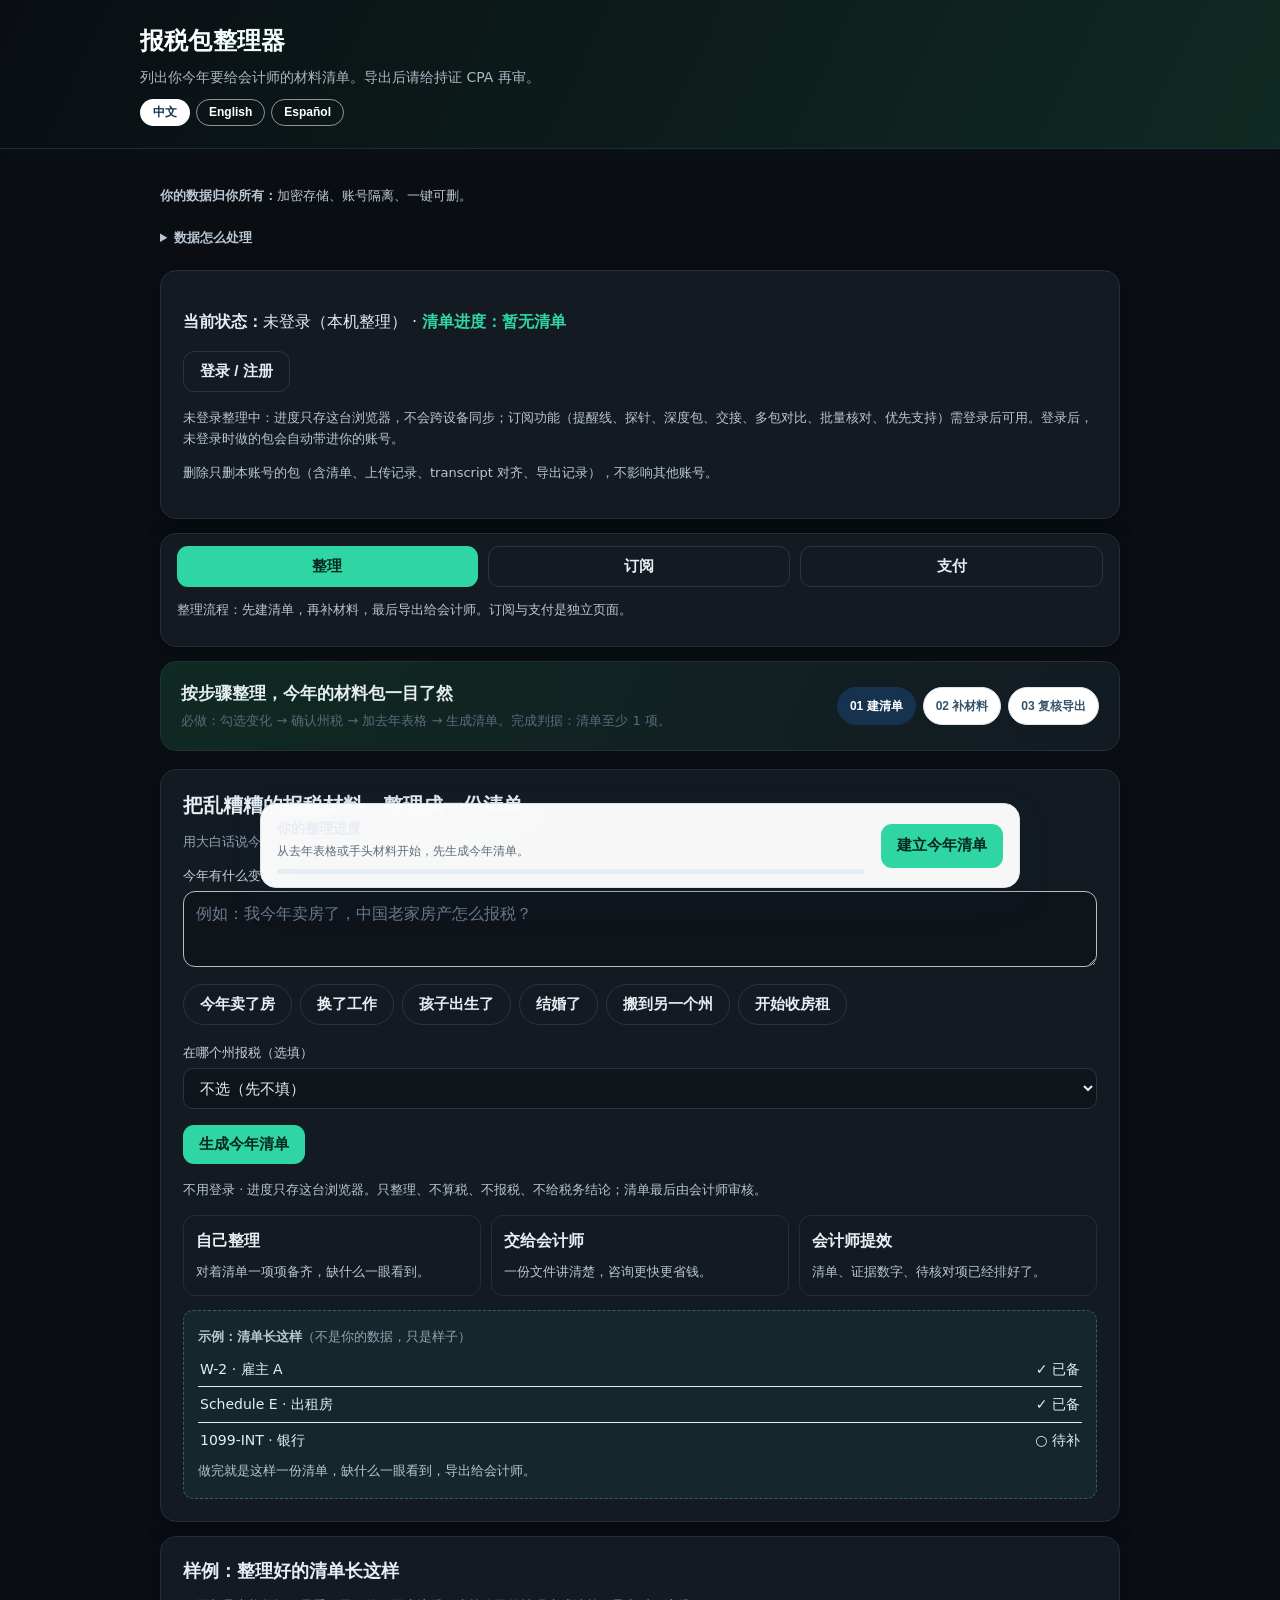
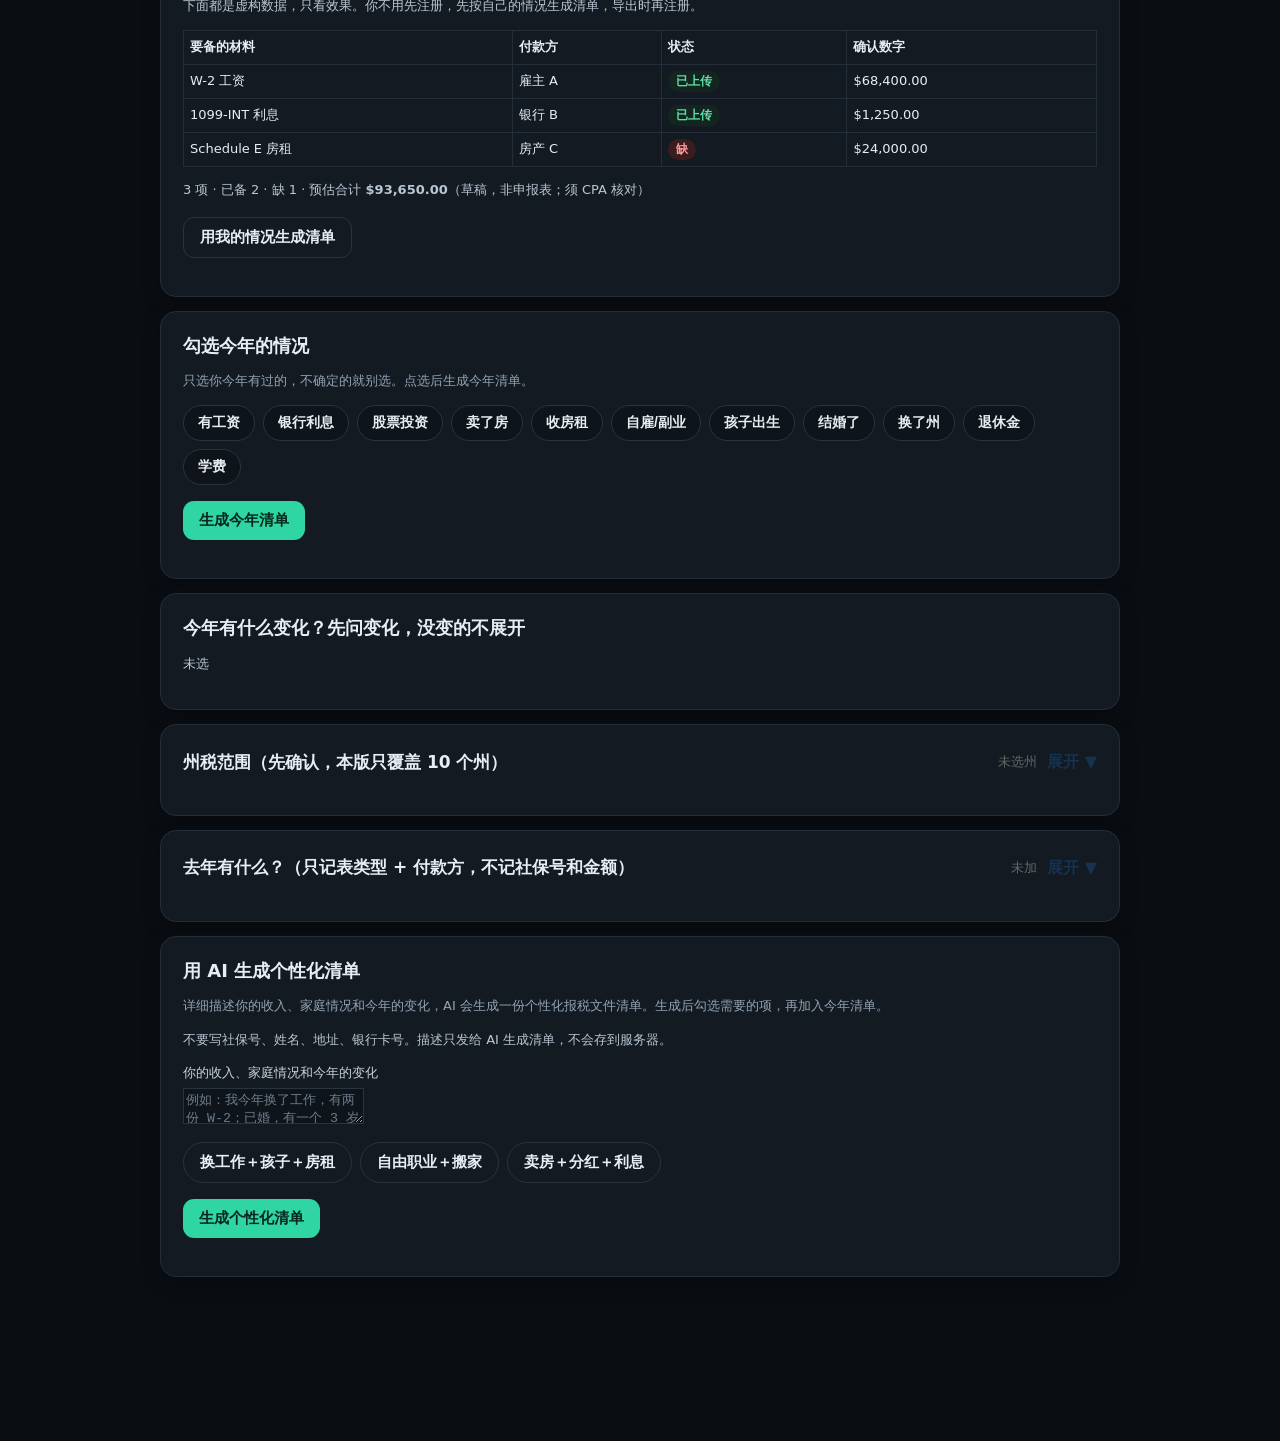
==== commit e8bec902: "fix(conversion): anonymous sample preview and export gate; 3-stage criteria; marriage event - root i" ====
--- a/index.html
+++ b/index.html
@@ -3,1535 +3,13 @@
 <head>
 <meta charset="utf-8">
 <meta name="viewport" content="width=device-width,initial-scale=1">
-<title>报税包整理器 V1（演示版）</title>
-<style>
-*{box-sizing:border-box} body{font-family:system-ui,-apple-system,"PingFang SC","Microsoft YaHei",sans-serif;margin:0;background:#eef1f4;color:#1a1a1a;line-height:1.6}
-header{background:linear-gradient(135deg,#16324f,#2a6db0);color:#fff;padding:20px 16px} header h1{margin:0;font-size:22px} header p{margin:6px 0 0;opacity:.92;font-size:13px}
-main{max-width:860px;margin:0 auto;padding:20px 16px} .card{background:#fff;border:1px solid #e2e6eb;border-radius:14px;padding:20px;margin:16px 0;box-shadow:0 1px 3px rgba(22,50,79,.08)}
-h2{font-size:18px;margin:0 0 10px;color:#16324f} h3{font-size:15px;margin:14px 0 8px;color:#16324f} label{display:block;font-size:13px;margin:8px 0 4px}
-input,select,button{font-size:15px;padding:10px 12px;border-radius:10px;border:1px solid #c3ccd6} input,select{width:100%;background:#fff} input:focus,select:focus{outline:none;border-color:#16324f;box-shadow:0 0 0 3px rgba(22,50,79,.15)}
-button{background:#16324f;color:#fff;border:none;cursor:pointer;font-weight:600;padding:10px 16px} button:hover{background:#1e4a73} button.secondary{background:#fff;color:#16324f;border:1px solid #16324f} button.secondary:hover{background:#eef4fa} button.danger{background:#9b2226} button.danger:hover{background:#7d1b1f} button:focus-visible{outline:2px solid #16324f;outline-offset:2px}
-a{color:#14507e} #progressText{font-weight:700;color:#16324f}
-button:disabled{opacity:.5} .row{display:flex;gap:10px;flex-wrap:wrap} .row>*{flex:1;min-width:150px}
-.notice{background:#fff8e1;border:1px solid #e6c87a;border-radius:10px;padding:12px 14px;font-size:13px;margin:12px 0}
-.warn{background:#fdecea;border-color:#e0a8a8} .ok{background:#eaf6ec;border-color:#9ccfa2}
-.badge{display:inline-block;padding:1px 8px;border-radius:20px;font-size:12px;font-weight:700}
-.missing{background:#fdecea;color:#9b2226} .uploaded{background:#eaf6ec;color:#1e6b2e} .na{background:#eee;color:#555} .pending{background:#fff3cd;color:#7a5b00}
-.item{border:1px solid #e2e6eb;border-radius:10px;padding:12px;margin:10px 0} .item.miss{border-color:#d66;background:#fffafa}
-.chg-scroll{max-height:200px;overflow-y:auto;border:1px solid #ddd;border-radius:8px;padding:6px 12px} .chg-scroll label{display:flex;gap:10px;align-items:center;margin:12px 0;cursor:pointer} .chg-scroll input{width:auto;accent-color:#16324f} .chg-check{color:#1a7f37;font-size:20px;font-weight:700} .chg-head{cursor:pointer}
-.sec-head{cursor:pointer;display:flex;align-items:baseline;gap:8px;margin:-6px -8px 10px;padding:8px;border-radius:8px} .sec-head:hover{background:#f2f5f8} .sec-head h2{flex:1;margin:0} .sec-sum{color:#666;font-size:13px} .sec-chev{color:#16324f;font-weight:700;white-space:nowrap}
-.muted{color:#666;font-size:13px} .small{font-size:13px} .hidden{display:none!important}
-table{width:100%;border-collapse:collapse;font-size:13px} th,td{border:1px solid #ddd;padding:6px;text-align:left}
-.orderitem{border:1px solid #e2e6eb;border-radius:10px;padding:10px;margin:8px 0}
-#printArea{display:none}
-@media print{ body{background:#fff} header,.no-print{display:none!important} main{max-width:none;padding:0} .card{border:none;margin:0;padding:0} #printArea{display:block!important} #appViewSections{display:none!important} }
-@media(max-width:600px){ .row>*{min-width:100%} main{padding:14px 10px} .card{padding:14px 12px} header{padding:16px 12px} input,select,textarea{font-size:16px} button,input,select{min-height:44px} input[type=file]{width:100%} table{display:block;overflow-x:auto;white-space:nowrap} .card>p>button{width:100%} }
-</style>
+<meta http-equiv="refresh" content="0;url=./formal.html">
+<link rel="canonical" href="./formal.html">
+<title>报税包整理器</title>
+<style>body{font-family:system-ui,-apple-system,"PingFang SC","Microsoft YaHei",sans-serif;margin:40px auto;max-width:560px;padding:0 16px;line-height:1.6;color:#203040}a{color:#14507e}</style>
 </head>
 <body>
-<header>
-<h1>报税包整理器 V1 · 演示版</h1>
-<p>列出你今年要给会计师的材料清单。文件不上传，只在你的浏览器里处理。导出后请给持证 CPA 再审。</p>
-</header>
-<main>
-<p class="small"><b>演示版：</b>文件不上传，只在你的浏览器里处理。</p><details><summary class="small">数据怎么处理</summary><p class="small">本页是纯本地演示：不联网、不上传文件到任何服务器、不建仓、不收费、不直连 IRS。清单上传的电子档会在本机浏览器内即时读文字提数，只留你确认的数字，文件内容不保存、不上传；拍照件不支持提数，只记文件名。去年报税表自动识别只在本机浏览器内读文件文字、只提取表类型，内容不上传、不保存，识别结果由你核对后才加入；全程不提取、不保存社保号，金额只来自你确认的证据数字（本地提取或手动输入），请勿在本页输入社保号。正式版上线前，邮箱验证、传输与存储加密、账号隔离仍需接真实邮件与后端服务后另行实测。支付页只生成本机演示订单，不扣款、不收集真实卡号。</p></details>
-
-<div id="storageWarn" class="notice warn hidden"><b>注意：</b>本浏览器禁止了本地存储，已改用本页内存保存，刷新页面后进度会丢失。换个浏览器或用本地服务器打开可恢复正常保存。</div>
-<div id="authView" class="card">
-<h2>1 · 注册 / 登录会员</h2>
-<p class="muted small">邮箱 + 密码登录。登录后才能看到自己的包；退出再登录，进度还在（同一浏览器内；换设备或清缓存会丢失，重要进度请先用第 7 节导出 JSON 备份）。Google 登录不在 V1。</p>
-<div class="row">
-<div><label for="regEmail">注册邮箱</label><input id="regEmail" type="email" placeholder="you@example.com" autocomplete="email"></div>
-<div><label for="regPass">密码（至少 8 位）</label><input id="regPass" type="password" placeholder="至少 8 位"></div>
-</div>
-<p><button id="btnRegister">注册</button> <span id="regMsg" class="small"></span></p>
-<div id="verifyBox" class="notice hidden">
-<b>邮箱验证（演示版）：</b>演示版未接邮件服务，验证码仅在本机显示，正式版改为邮件发送。你的演示验证码是：<b id="demoCode"></b><br>
-<label for="verifyCode">输入验证码</label><input id="verifyCode" placeholder="6 位数字">
-<p><button id="btnVerify">验证并激活</button> <span id="verifyMsg" class="small"></span></p>
-</div>
-<hr>
-<div class="row">
-<div><label for="loginEmail">登录邮箱</label><input id="loginEmail" type="email" placeholder="you@example.com"></div>
-<div><label for="loginPass">密码</label><input id="loginPass" type="password"></div>
-</div>
-<p><button id="btnLogin">登录</button> <span id="loginMsg" class="small"></span></p>
-</div>
-
-<div id="appView" class="hidden">
-<div class="card no-print">
-<p><b>已登录：</b><span id="who"></span> · <span id="progressText"></span></p>
-<p><button id="btnLogout" class="secondary">退出登录</button> <button id="btnDeletePacket" class="danger">一键删除我的包和文件记录</button></p>
-<p class="muted small">删除只删本账号的包（含清单、上传记录、transcript 对齐、导出记录），不影响其他账号。文件内容本就未保存，无需另删。</p>
-</div>
-
-<div class="card no-print" id="pageNav">
-<div class="row">
-<button id="navOrganize">整理</button>
-<button id="navSubscribe" class="secondary">订阅</button>
-<button id="navPay" class="secondary">支付</button>
-</div>
-<p class="muted small">整理页做你的包；订阅页看季票；支付页下演示订单（未开通收款、不扣款）。整理页内的各节仍可上下收起。</p>
-</div>
-
-<div id="appViewSections">
-<div class="card">
-<div id="changesHead" class="chg-head"><h2>2 · 今年有什么变化？先问变化，没变的不展开 <span id="changesCheck" class="chg-check hidden">✓</span></h2><p id="changesSummary" class="muted small"></p></div>
-<div id="changesBody">
-<p class="muted small">打开后上下滚动勾选所有适用项，可多选；只勾选的项才会出现后续证明文件要求。选完本栏标题就会出现绿勾表示已确认；点“收好”可收起本栏。工具只列文件，不判断资格。</p>
-<div id="changesBox"></div>
-<p><button id="btnCollapseChanges" class="secondary">收好</button></p>
-</div>
-</div>
-
-<div class="card">
-<h2>3 · 州税范围（先确认，本版只覆盖 10 个州）</h2>
-<p class="muted small">先确认你去年在哪个州报税。本版按人口前 10 的州：加州、得州、佛州、纽约州、宾州、伊利诺伊州、俄亥俄州、佐治亚州、北卡罗来纳州、密歇根州。其他州暂不支持，如去年在其他州报过税，请手动另行整理，本工具不生成该州清单。得州、佛州无州个人所得税，选州时后面有备注，选了也不生成州所得税清单项。</p>
-<div class="row">
-<div><label for="stateSelect">选州（加州、纽约州已含在前 10 内）</label><select id="stateSelect"></select></div>
-</div>
-<p><button id="btnAddState">加入该州州税项目</button> <span id="stateMsg" class="small"></span></p>
-</div>
-
-<div class="card">
-<h2>4 · 去年有什么？（只记表类型 + 付款方，不记社保号和金额）</h2>
-<details><summary class="small">没有去年文件？点这里手动输入表类型</summary>
-<h3>路径一 · 手动输入表格</h3>
-<div class="row">
-<div><label for="lastForm">去年表类型</label><select id="lastForm"></select></div>
-<div><label for="lastPayer">付款方 / 雇主 / 机构 / 房产（可空，如 SSA-1099）</label><input id="lastPayer" placeholder="例如：雇主 A、银行 B"></div>
-</div>
-<p><button id="btnAddLast">加入去年清单</button></p>
-</details>
-<h3>路径二 · 提交去年报税表，自动识别</h3>
-<p class="muted small">上传去年报税表：PDF（带文字层）、.txt、Word（.docx）、Excel（.xlsx）。识别只在本机浏览器内读文件文字、只提取表类型，内容不上传、不保存；识别结果先给你核对，勾选后才加入去年清单。扫描件（无文字层）或加密文件识别不出时，请走路径一手动输入。JPG 等图片只预览、不自动识别（照片数字手动输入），请走路径一手动输入表类型。老格式 .doc、.xls 不支持。付款方机器识别不可靠，识别结果里付款方留空，请你核对补填。</p>
-<p><input type="file" id="returnFile" accept=".pdf,.txt,.docx,.xlsx,.jpg,.jpeg,.png,.gif,.webp"> <button id="btnRecognize" class="secondary">识别并预览</button> <span id="recognizeMsg" class="small"></span></p>
-<div id="returnPreview"></div>
-<div id="recognizeBox"></div>
-<div id="quickPick"></div>
-<p><button id="btnGenerate" class="secondary">生成今年清单</button> <span id="generateMsg" class="small"></span></p>
-<ul id="lastList"></ul>
-<p class="muted small">规则：去年哪行有数、哪张表交过，今年就等对应的文件。生成时不重复添加已在清单里的同表同付款方。</p>
-</div>
-
-<div class="card">
-<h2>5 · 今年要准备的材料（文件＋数字，一页）</h2>
-<p class="muted small">每行一项收入或一张表：先传证据、再填一个总数；成本、核对、不适用都收在“更多”里。全部“已备或不适用”就是整理完；没做完也能先导出，缺项会列在清单里。上传资料可以是电子档，也可以拍照上传：每行都有“上传文件”和“拍照上传”两个入口，手机上点拍照会直接调相机；电子档（PDF、.txt、.docx、.xlsx）上传后本机会即时读文字提数候选、由你确认后才记数字，并显示文件预览；拍照上传只预览、不提数，数字手动输入。老格式 .doc、.xls 不支持。同一笔收入只出现一次，不要重复填。</p>
-<p><button id="btnInferMerged" class="secondary">按去年推算</button> <span id="inferMsg" class="small"></span></p>
-<div class="row">
-<div><label for="newForm">新增今年项目：表类型</label><select id="newForm"></select></div>
-<div><label for="newPayer">付款方 / 实体</label><input id="newPayer" placeholder="去年没有、今年新增的"></div>
-</div>
-<p><button id="btnAddNew" class="secondary">新增今年项目</button></p>
-<p class="small">按收入类型加一项：
-<button class="secondary" data-addsheet="wages">＋工资</button>
-<button class="secondary" data-addsheet="rental">＋房租收入</button>
-<button class="secondary" data-addsheet="selfemp">＋自雇收入</button>
-<button class="secondary" data-addsheet="interest">＋利息</button>
-<button class="secondary" data-addsheet="dividends">＋股息</button>
-<button class="secondary" data-addsheet="generic">＋其他</button>
-</p>
-<details><summary class="small">项目库（按类别，没用到的类别不用打开）</summary>
-<p class="small">其他收入：
-<button class="secondary" data-addsheet="generic" data-title="博彩收入">＋博彩收入</button>
-<button class="secondary" data-addsheet="generic" data-title="政府补助">＋政府补助</button>
-<button class="secondary" data-addsheet="generic" data-title="版税">＋版税</button>
-<button class="secondary" data-addsheet="generic" data-title="其他收入">＋其他收入</button></p>
-<p class="small">分项抵扣（Schedule A，如适用；是否分项由 CPA 确认）：
-<button class="secondary" data-addsheet="generic" data-title="房贷利息">＋房贷利息</button>
-<button class="secondary" data-addsheet="generic" data-title="房产税">＋房产税</button>
-<button class="secondary" data-addsheet="generic" data-title="州所得税">＋州所得税</button>
-<button class="secondary" data-addsheet="generic" data-title="慈善捐赠">＋慈善捐赠</button>
-<button class="secondary" data-addsheet="generic" data-title="医疗费用">＋医疗费用</button></p>
-<p class="small">教育与托育：
-<button class="secondary" data-addsheet="generic" data-title="教育费用">＋教育费用</button>
-<button class="secondary" data-addsheet="generic" data-title="托育费用">＋托育费用</button></p>
-<p class="small">退休供款：
-<button class="secondary" data-addsheet="generic" data-title="退休供款">＋退休供款</button></p>
-</details>
-<p class="small">去年表→类型对照：W-2→工资；Schedule E→房租；Schedule C / Schedule SE / 1099-NEC→自雇；1099-INT→利息；1099-DIV→股息；1099-R→退休金；SSA-1099→社保金；其余进“其他”。</p>
-<div id="mergedBox"></div>
-<div id="mergedSummary"></div>
-</div>
-
-<div class="card">
-<h2>5b · 不确定事项：说不清楚的先录下来，追问后再生成预估材料包</h2>
-<p class="muted small">打字或语音录入都行。例如：“我今年在中国老家卖了一套房，怎么报税？”工具会追问买房价、卖房价、交了哪些税、持有年限、是不是常住房等，答完生成一份<b>预估材料包（待税务师审核）</b>并入今年清单，并给出<b>候选税范畴 + 政策依据 + 决定金额的变量清单</b>。定位就是<b>你的报税助手</b>：提醒哪些要报、要备什么文件、依据哪条政策；范畴只给候选、不给结论；<b>应缴金额本工具不算</b>，金额栏留空给税务师填（具体以注册税务师和 IRS 解释为准）。</p>
-<p class="notice warn"><b>先说清边界：</b>这里只整理“要备哪些材料”，<b>不算税、不判断能不能免税、不生成税表、不替你报税</b>。境外售房涉及中美两地规则，最终处理以持证税务师 / 律师审核为准。金额如填了，只存本机浏览器、不进导出文件。</p>
-<label for="uncertainText">不确定事项（打字，或点语音录入后说话）</label>
-<textarea id="uncertainText" rows="3" style="width:100%;font-size:15px;padding:9px 10px;border-radius:8px;border:1px solid #bbb" placeholder="例如：我今年在中国老家卖了一套房，怎么报税？"></textarea>
-<p><button id="btnVoiceStart">开始语音录入</button> <button id="btnVoiceStop" class="secondary">停止语音录入</button> <span id="voiceMsg" class="small"></span></p>
-<p class="muted small">语音用的是浏览器自带识别（Chrome 等），音频可能发往浏览器厂商；不要说社保号、银行卡号，敏感数字建议打字。本浏览器不支持语音识别时会提示，仍可打字。</p>
-<p><button id="btnUncertainAnalyze">识别事项并生成追问</button></p>
-<div id="uncertainQuestions"></div>
-<div id="uncertainPacket"></div>
-<div id="uncertainNext" class="hidden">
-<h3>材料包整理完，下一步你自己选（工具不抽成、不指定某一家）</h3>
-<p><a href="https://irs.treasury.gov/rpo/rpo.jsf" target="_blank" rel="noopener">找税务师复核：IRS 持证报税人目录（官方）</a><br>
-<span class="small muted">在目录里按地区 / 持证类型（CPA、注册代理人、律师等）自己找，IRS 不背书任何一家；签字须由持证人本人负责。</span></p>
-<p><a href="https://www.irs.gov/individual-tax-filing" target="_blank" rel="noopener">自己申报：IRS 个人报税页（含 Free File 入口）</a><br>
-<span class="small muted">从 IRS 官网的 Free File 入口进，不要直接去商业报税软件首页，否则可能进付费流程；是否符合免费条件以 IRS 当季规则为准。</span></p>
-</div>
-</div>
-
-<div class="card">
-<h2>6 · Transcript 对齐（只做你自己上传版，不直连 IRS）</h2>
-<p class="muted small">为什么要对账：IRS 手里有哪些收入记录，对照一下，能避免漏报。本节可选，不做也能继续整理。请你自己去 IRS 在线账户下载 Wage &amp; Income Transcript 再上传到这里。本工具不直连 IRS、不爬 IRS、不宣称一键提交。表单一般 1 月 31 日前寄出，未到时间前不把“没到”当成“缺失结论”。上传电子档即可，只记文件名，不读内容。</p>
-<label for="transFile">上传你的 transcript 文件（只记文件名，不读内容）</label><input id="transFile" type="file">
-<p class="small">已记录：<span id="transRecord">无</span></p>
-<details><summary class="small">需要对账时展开</summary>
-<div class="row">
-<div><label for="irsForm">IRS 显示但清单没有：表类型</label><select id="irsForm"></select></div>
-<div><label for="irsPayer">付款方</label><input id="irsPayer" placeholder="例如：平台 C"></div>
-</div>
-<p><button id="btnAddIrs">加入清单（标“IRS 显示—待你确认”）</button> <button id="btnMarkPending" class="secondary">把未上传项标为“待 transcript”</button></p>
-</details>
-</div>
-
-<div class="card">
-<h2>6b · IRS 更新提醒</h2>
-<p><span class="badge uploaded">已开启</span> <span class="small">每周一上午约 9:10 PT 检查一次 · 下次：2026-11-09 周一上午 · 无相关更新时不打扰</span></p>
-<p class="small"><b>盯什么（只报这 6 类）：</b>清单里的表新增 / 改名 / 停用 / 截止日变化；联邦报税与延期截止日；Free File 资格与门槛；申报路径变化（Direct File 开停、在线账户 / transcript 可用性、e-file 警报）；IRS 持证报税人目录变化；覆盖 10 州的州报税截止日（仅影响本包州表时；得州、佛州无州个人所得税）。<br>
-<b>不报：</b>税率、抵扣额变化（整理器不算税）、执法与诈骗提醒、一般报税小贴士。</p>
-<p class="small"><b>上次检查：2026-11-03，你的清单无需改动。</b></p>
-<p class="notice"><b>说明：</b>我们会关注 IRS 变化，影响你的清单时通知你；不会在你不知情时改你的包。</p>
-<p><a href="https://www.irs.gov/newsroom/irs-news-bulletins" target="_blank" rel="noopener">IRS 新闻订阅页（官方）</a> · <a href="https://www.irs.gov/individual-tax-filing" target="_blank" rel="noopener">IRS 个人报税页（官方）</a> · <a href="https://irs.treasury.gov/rpo/rpo.jsf" target="_blank" rel="noopener">IRS 持证报税人目录（官方）</a></p>
-</div>
-
-<div class="card">
-<h2>6c · 今年预估报税表草稿（证据数字汇总，须 CPA 核对）</h2>
-<p class="muted small">个人整理、工具汇总、CPA 核对，三方各做各的事，工具不替任何一方下结论。数字只来自第 5 节各清单项的证据：电子档在本机即时读数提数、或你手动输入，每行都须你确认；文件内容本身不保存、不上传。会计师的工作方式是两步核对：<b>先对照凭证核对</b>（数字与证据原件一致），<b>再与表格数字核对</b>（数字与申报表上的数一致）。两步都通过才算核对完成。本草稿不是申报表，最终以 CPA 核对为准；社保号永不提取、不保存。拍照件不支持本地提数（无可靠 OCR），拍照提交只记文件名，数字请手动输入。</p>
-<div id="draftBox"></div>
-</div>
-
-<div class="card">
-<h2>6d · IRS 对照提醒（基础版）</h2>
-<p class="muted small">按 IRS 常见比对口径整理的提醒：信息表漏报、提取数与表格数不一致、未完成两步核对，是常见补件原因。以下只作“请核对、请找 CPA”的提醒，不下税务结论，不代表 IRS 已认定任何问题。基础版免费；更深的规则包以后再议。</p>
-<div id="warnBox"></div>
-</div>
-
-<div class="card">
-<h2>7 · 导出给会计师：标准化可对接</h2>
-<p class="muted small">没做完也能先导出，缺项会列在清单里，导出后继续补。三份导出均含你确认的证据数字与核对状态，均不含社保号，均不锁任何一家报税软件：<b>CSV</b> 是通用表格，可直接用 Excel / Google Sheets 打开，也可导入会计师自己的报税软件，含确认数字与核对列；<b>JSON</b> 是机器可读清单，含预估草稿汇总与 IRS 对照提醒；<b>PDF</b> 是打印版，汇总在前、清单在后，末尾带会计师审核签字栏。导出的是清单与确认数字，文件原件由你另外经会计师门户 / 邮件发给会计师（演示版文件内容本就不保存）。会计师的工作只是审核确认并签字（以打印版签字栏手签为准），平台不抽报税费、不替代签字；页面上的复核记录由你自记，不代表 CPA 已确认。</p>
-<p><button id="btnPrint">下载给会计师的 PDF 清单</button></p><details><summary class="small">更多格式（CSV / JSON）</summary><p><button id="btnExportCsv" class="secondary">下载通用表格（CSV）</button> <button id="btnExportJson" class="secondary">下载机器可读清单（JSON）</button></p></details>
-<h3>CPA 复核记录（用户自记，非 CPA 签字）</h3>
-<p class="small" id="cpaReviewText">暂无复核记录。用户自记仅表示你已送 CPA 复核，不代表 CPA 已签字确认。</p>
-<div class="row">
-<div><label for="cpaDate">送复核日期</label><input id="cpaDate" type="date"></div>
-<div><label for="cpaNote">备注（可选）</label><input id="cpaNote" placeholder="例如：已送 CPA 复核，需补 1 项"></div>
-</div>
-<p><button id="btnCpaReview" class="secondary">记录：已送 CPA 复核（用户自记）</button> <button id="btnCpaClear" class="secondary">清除复核记录</button></p>
-<p class="small" id="exportCpaLine"></p>
-<ul id="exportLog"></ul>
-</div>
-
-<div class="card">
-<h2>7b · 去年会计师（还是找去年那位）</h2>
-<p class="muted small">还是找去年会计师？在这里填上他/她的信息，包就按这位收件；平台不验证、不背书此人——这是你自己的选择，不是平台推荐。信息只存本机，下次登录自动带出供你确认；换人时改掉或清除即可。</p>
-<div class="row">
-<div><label for="priorCpaName">姓名 / 事务所</label><input id="priorCpaName" placeholder="例如：张会计师 / XX 事务所"></div>
-<div><label for="priorCpaContact">联系方式（邮箱或电话，客户自填）</label><input id="priorCpaContact" placeholder="例如：cpa@example.com"></div>
-</div>
-<div><label for="priorCpaNote">备注（可选）</label><input id="priorCpaNote" placeholder="例如：去年经手的 Schedule C"></div>
-<p><button id="btnSavePriorCpa">保存去年会计师</button> <button id="btnClearPriorCpa" class="secondary">清除</button> <span id="priorCpaMsg" class="small"></span></p>
-<p class="small" id="priorCpaStatus"></p>
-</div>
-
-<div class="card" id="subCard">
-<h2>订阅：报税季票（即将推出，暂未开通付费）</h2>
-<p class="muted small">定位：干干净净去见税务师。基础整理永久免费；订阅预计 $49 / 报税季 / 1 个包（假设价，季末复核；价格与开通时间以上线时公布为准），第二包 $25，按季一次性、默认不自动续，有效期至当年 10 月 15 日延期截止日。订阅不算税、不报税、不给税务结论、不判福利与退税资格——你带着今年值得问的候选清单去问税务师，最后能享受哪些，由税务师确认。订阅到期也不删包、不锁导出。</p>
-<p class="notice"><b>调研说明：</b>季票 7 项额外服务目前均为计划中，$49 / $25 是调研用假设价，现在不收钱。演示订单只用来了解你是否愿意为这些功能付费，不开通、不解锁未上线功能。</p>
-<h3>价格与套餐</h3>
-<p class="small">季票 $49 / 季 / 1 个包；同一账号第二包 $25。按季一次性、默认不自动续，有效期至当年 10 月 15 日延期截止日。</p>
-<p class="small"><label style="display:inline-block;margin-right:12px"><input type="radio" name="subPacks" value="1" checked style="width:auto"> 1 个包 · $49</label><label style="display:inline-block"><input type="radio" name="subPacks" value="2" style="width:auto"> 2 个包 · $74（首包 $49 + 第二包 $25）</label></p>
-<h3>免费版 vs 季票</h3>
-<table>
-<tr><th>功能</th><th>免费版</th><th>季票</th></tr>
-<tr><td>去年 → 今年清单</td><td>✓</td><td>✓</td></tr>
-<tr><td>逐项上传与缺项标红</td><td>✓</td><td>✓</td></tr>
-<tr><td>本地提数与两步核对</td><td>✓</td><td>✓</td></tr>
-<tr><td>预估汇总与基础预警</td><td>✓</td><td>✓</td></tr>
-<tr><td>导出三份</td><td>✓</td><td>✓</td></tr>
-<tr><td>全年提醒线</td><td>—</td><td>季票</td></tr>
-<tr><td>个性化 IRS 探针</td><td>—</td><td>季票</td></tr>
-<tr><td>深度不确定事项包</td><td>—</td><td>季票</td></tr>
-<tr><td>CPA 交接工作台</td><td>—</td><td>季票</td></tr>
-<tr><td>多包与多年对比</td><td>—</td><td>季票</td></tr>
-<tr><td>批量归档核对</td><td>—</td><td>季票</td></tr>
-<tr><td>优先工具支持</td><td>—</td><td>季票</td></tr>
-</table>
-<p class="small">季票列的 7 项即下面 7 项额外服务，状态见下；免费版功能永久免费。</p>
-<h3>7 项额外服务与状态（均为计划中，价格只是调研）</h3>
-<ul class="small">
-<li>全年提醒线 —— 计划中</li>
-<li>个性化 IRS 探针 —— 通用 IRS 更新提醒已有（6b），个性化版计划中</li>
-<li>深度不确定事项包 —— 计划中（5b 不确定事项整理已有，深度包计划中）</li>
-<li>CPA 交接工作台 —— 计划中（导出三份与自记复核已有，交接工作台计划中）</li>
-<li>多包与多年对比 —— 计划中</li>
-<li>批量归档核对 —— 计划中</li>
-<li>优先工具支持 —— 计划中</li>
-</ul>
-<p class="small">条款：订阅不算税、不报税、不给税务结论、不判福利与退税资格。退款口径待公布（律师核过后写定）；正式上线前不收真实款项，演示订单不是正式订阅。</p>
-<p class="small" id="subStatus"></p>
-<p><button id="btnBuySub">购买季票（去支付页，演示结账）</button></p>
-<p class="muted small">支付页目前只做演示结账：不接真实支付、不收集真实卡号、不扣款；演示订单只存本机，不提前解锁未上线功能。</p>
-</div>
-
-<div class="card">
-<h2>安全与费用边界</h2>
-<ul class="small">
-<li>演示版：数据只存本机浏览器，不出设备、不给第三方、不拿去训练。</li>
-<li>正式版底线（未在本演示里声称已实现）：传输加密、存储加密、账号隔离、一键删除、数据不训练不给第三方。</li>
-</ul>
-</div>
-</div>
-<div id="payView" class="hidden no-print">
-<div class="card">
-<h2>支付与订单（演示结账，未开通收款）</h2>
-<p class="notice warn"><b>演示支付：</b>本页不接任何真实支付、不收集真实卡号、不扣款。点“确认演示支付”只在本机生成一笔演示订单，记录你选的包数与金额，供季票上线后核对；季票功能在上线前不提前解锁，演示订单不是正式订阅；它只用来了解你是否愿意为计划中的功能付费。</p>
-<p class="small"><b>购买流程：</b>1 选套餐 → 2 确认订单 → 3 演示支付 → 4 查看收据（演示订单，不扣款）。</p>
-<div class="notice" id="paySubCard"></div>
-<div class="row">
-<div><label for="payPacks">包数</label><select id="payPacks"><option value="1">1 个包</option><option value="2">2 个包（第二包 $25）</option></select></div>
-<div><label for="payMethod">支付方式（演示选择，不扣款）</label><select id="payMethod"><option>信用卡（演示）</option><option>借记卡（演示）</option><option>PayPal（演示）</option></select></div>
-</div>
-<h3>确认订单</h3>
-<div id="payPreview"></div>
-<p><button id="btnDemoPay">确认演示支付（不扣款）</button> <span id="payMsg" class="small"></span></p>
-<h3>收据（点下方订单可切换查看）</h3>
-<div id="payReceipt"></div>
-<h3>我的订单（本机记录）</h3>
-<div id="orderList"></div>
-<p class="small" id="payStatus"></p>
-</div>
-</div>
-</div>
-
-<div id="printArea"></div>
-</main>
-<script>
-"use strict";
-var FORM_MAP=[
-["W-2","今年 W-2（按去年每个雇主）"],["1099-INT","今年 1099-INT（按去年每个付款方）"],["1099-DIV","今年 1099-DIV（按去年每个付款方）"],["1099-R","今年 1099-R（按去年每个付款方）"],["SSA-1099","今年 SSA-1099"],["1099-B","今年 1099-B + 年终券商对账单"],["1099-G","今年 1099-G（州退税 / 失业金）"],["1099-MISC","今年 1099-MISC（按去年每个付款方，含版税/租金/奖金亚类）"],["1099-K","今年 1099-K（按去年每个平台）"],["1099-S","今年 1099-S + 过户结算单"],["1099-C","今年 1099-C"],["1099-NEC","今年 1099-NEC（按去年每个付款方）"],["W-2G","今年 W-2G（按去年每个付款方）"],
-["Schedule C","今年 Schedule C 记录：收入、分类支出收据、去年报过的居家办公/车辆记录"],["Schedule E","今年 Schedule E 记录（按房产）：租金、1098、税单、维修收据"],["Schedule F","今年 Schedule F 记录"],["Schedule SE","今年 Schedule SE 记录：自雇收入、自雇税缴款确认"],["Schedule K-1","今年 K-1（按去年每个实体）"],
-["1098","今年 1098（按去年每个贷款方）"],["1098-E","今年 1098-E（按去年每个贷款方）"],["1098-T","今年 1098-T（按去年每个学校）"],["Form 2441","今年托育服务方证明"],["房产税单","今年各管辖区房产税单"],["医疗收据","今年医疗/牙科收据汇总（不含诊断）"],["捐赠收据","今年捐赠收据 / 确认函"],
-["1095-A","今年 1095-A"],["1095-B/C","今年 1095-B / C（如收到）"],["5498","今年 5498 / 供款确认"],["5498-SA","今年 5498-SA"],["1099-SA","今年 1099-SA"],
-["预估税","今年预估税缴款确认（联邦 + 覆盖 10 州中去年报过的州）"],["延期缴款","今年延期缴款确认（如今年办延期）"],["IRS/州通知","今年收到的新通知（只上传，不解读）"]
-];
-var CHANGES=[
-["申报身份","申报身份证明文件（如适用）"],["地址","新地址证明"],["抚养人","新增抚养人证明（出生/收养记录等）"],["配偶","婚姻记录（如适用）"]
-];
-function $(id){return document.getElementById(id)}
-function esc(s){return String(s==null?"":s).replace(/&/g,"&amp;").replace(/</g,"&lt;").replace(/>/g,"&gt;").replace(/"/g,"&quot;")}
-function fillSelect(id){var s=$(id);FORM_MAP.forEach(function(f){var o=document.createElement("option");o.value=f[0];o.textContent=f[0]+" — "+f[1];s.appendChild(o)})}
-fillSelect("lastForm");fillSelect("newForm");fillSelect("irsForm");
-var memStore={};
-function load(k,d){try{var v=localStorage.getItem(k);if(v)return JSON.parse(v);if(k in memStore)return memStore[k];return d}catch(e){return (k in memStore)?memStore[k]:d}}
-function save(k,v){try{localStorage.setItem(k,JSON.stringify(v))}catch(e){memStore[k]=v;var w=$("storageWarn");if(w)w.classList.remove("hidden")}}
-function packetKey(email){return "tpo_packet_"+email}
-function accounts(){return load("tpo_accounts",{})}
-function pending(){return load("tpo_pending",{})}
-function fallbackHash(text){var h=2166136261;for(var i=0;i<text.length;i++){h^=text.charCodeAt(i);h=Math.imul(h,16777619)}return "fallback-"+(h>>>0).toString(16)}
-function sha(text){try{if(window.crypto&&crypto.subtle)return crypto.subtle.digest("SHA-256",new TextEncoder().encode(text)).then(function(b){return Array.from(new Uint8Array(b)).map(function(x){return x.toString(16).padStart(2,"0")}).join("")}).catch(function(){return fallbackHash(text)})}catch(e){}return Promise.resolve(fallbackHash(text))}
-var currentUser=null,packet=null;
-function newPacket(){return {changes:{},changesDir:{},changesCollapsed:true,mergedV2:true,lastYear:[],checklist:[],sheets:[],transcript:null,exports:[],uncertain:[],cpaReview:null,orders:[],priorCpa:{name:"",contact:"",note:""},payPacks:1,selectedOrderId:null}}
-function statusText(s){return s==="uploaded"?"已上传":s==="na"?"不适用":s==="pending"?"待 transcript":"未开始"}
-function renderCpa(){
-  var t=$("cpaReviewText");
-  if(packet.cpaReview){t.innerHTML="<span class='badge uploaded'>用户自记：已送 CPA 复核</span> "+esc(packet.cpaReview.date||"")+(packet.cpaReview.note?" · "+esc(packet.cpaReview.note):"");}
-  else{t.textContent="暂无复核记录。用户自记仅表示你已送 CPA 复核，不代表 CPA 已签字确认。";}
-}
-function loadPacket(email){packet=load(packetKey(email),null);if(!packet){packet=newPacket();save(packetKey(email),packet)}else{if(packet.changesCollapsed===undefined)packet.changesCollapsed=true;if(!packet.mergedV2){backfillRows();migrateSheets();packet.mergedV2=true;savePacket();}}}
-var FORM_TO_KIND={"W-2":"wages","Schedule E":"rental","Schedule C":"selfemp","Schedule SE":"selfemp","1099-NEC":"selfemp","1099-INT":"interest","1099-DIV":"dividends","1099-R":"retirement","SSA-1099":"social"};
-function formToKind(f){return FORM_TO_KIND[f]||null;}
-function kindCat(kind){if(kind==="wages")return "W-2 工资";if(kind==="interest")return "1099-INT 利息";if(kind==="dividends")return "1099-DIV 股息";if(kind==="selfemp")return "Schedule C 业务收入";if(kind==="rental")return "房租收入";return "其他";}
-function costsTemplate(kind){var t=SHEET_TYPES[kind];if(!t||!t.expenses||!t.expenses.length)return [];var ex=t.expenses.map(function(l){return {label:l,cents:null};});ex.push({label:"其他",custom:true,customLabel:"",cents:null});return ex;}
-function rowTitle(it){if(it.title)return it.title;if(it.kind&&SHEET_TYPES[it.kind])return SHEET_TYPES[it.kind].title;return it.form;}
-function rowIncomeLabel(it){var k=it.kind;if(k==="wages")return "今年1月1日–12月31日工资总额";if(k==="rental")return "今年1月1日–12月31日收到的租金总额";if(k==="selfemp")return "今年1月1日–12月31日总收入";return "今年金额";}
-function rowExpTotal(it){var t=0;(it.costs||[]).forEach(function(e){if(e.cents!=null)t+=e.cents;});return t;}
-function rowNet(it){if(!it.figure)return null;return it.figure.cents-rowExpTotal(it);}
-function rowResolved(it){return it.status==="uploaded"||it.status==="na"||!!it.figure;}
-function rowBadge(it){if(it.status==="uploaded")return "<span class='badge uploaded'>已上传</span>";if(it.status==="na")return "<span class='badge na'>不适用</span>";if(it.status==="pending")return "<span class='badge pending'>待 transcript</span>";if(it.figure)return "<span class='badge uploaded'>数字已填</span>";return "<span class='badge missing'>缺</span>";}
-function newRowFromKind(kind,payer){
-  var t=SHEET_TYPES[kind]||SHEET_TYPES.generic;
-  return {id:Date.now()+""+Math.floor(Math.random()*1e6),form:t.title,kind:kind,title:t.title,payer:payer||"",request:"今年"+t.title+(payer?"（"+payer+"）":""),status:"not-started",reason:"",fileName:"",isNew:true,transcriptNote:"",costs:costsTemplate(kind),moreCollapsed:true};
-}
-function backfillRows(){
-  packet.checklist.forEach(function(it){
-    if(!it.kind)it.kind=formToKind(it.form);
-    if(it.title===undefined)it.title=it.form;
-    if((it.kind==="rental"||it.kind==="selfemp")&&!it.costs)it.costs=costsTemplate(it.kind);
-    if(it.moreCollapsed===undefined)it.moreCollapsed=true;
-  });
-}
-function migrateSheets(){
-  var sheets=packet.sheets||[];
-  if(!sheets.length)return;
-  packet.sheetsV1=sheets;
-  sheets.forEach(function(sh){
-    var kind=sh.type||"generic";
-    var payer=kind==="generic"?(sh.who2||""):(sh.who||"");
-    var match=null;
-    if(payer){
-      for(var i=0;i<packet.checklist.length;i++){var it=packet.checklist[i];if((it.kind===kind||formToKind(it.form)===kind)&&it.payer===payer){match=it;break;}}
-    }
-    if(match){
-      if(!match.costs)match.costs=sh.expenses||[];
-      if(!match.figure&&sh.incomeCents!=null)match.figure={cat:kindCat(kind),cents:sh.incomeCents,source:"填报"};
-      if(!match.fileName&&sh.evidence)match.fileName=sh.evidence;
-      if(sh.fromLastYear)match.fromLastYear=true;
-    }else{
-      var row=newRowFromKind(kind,payer);
-      row.isNew=false;
-      if(kind==="generic"){row.title=sh.title||"其他";row.form=sh.title||"其他";row.request=sh.who||sh.title||"其他";}
-      if(sh.incomeCents!=null)row.figure={cat:kindCat(kind),cents:sh.incomeCents,source:"填报"};
-      if(sh.evidence){row.fileName=sh.evidence;row.status="uploaded";}
-      if(sh.fromLastYear)row.fromLastYear=true;
-      row.costs=sh.expenses||costsTemplate(kind);
-      packet.checklist.push(row);
-    }
-  });
-  packet.sheets=[];
-}
-function savePacket(){if(currentUser)save(packetKey(currentUser),packet)}
-function requestText(form){for(var i=0;i<FORM_MAP.length;i++)if(FORM_MAP[i][0]===form)return FORM_MAP[i][1];return "今年 "+form}
-function changeReq(key,dir){
-  if(key==="抚养人")return dir==="减少"?"抚养人减少相关证明（如适用）":"新增抚养人证明（出生/收养记录等）";
-  var c=CHANGES.filter(function(x){return x[0]===key})[0];
-  return c?c[1]:"";
-}
-function renderChanges(){
-  var box=$("changesBox");box.innerHTML="";
-  if(!packet.changesDir)packet.changesDir={};
-  var selected=CHANGES.filter(function(c){return packet.changes[c[0]]==="是"}).map(function(c){return c[0]});
-  var resolved=selected.every(function(k){return k!=="抚养人"||!!packet.changesDir[k];});
-  var none=!!packet.changesNone;
-  var collapsed=!!packet.changesCollapsed;
-  var sum=$("changesSummary"),check=$("changesCheck"),body=$("changesBody");
-  sum.textContent=none?"无变化":selected.length?"已选："+selected.map(function(k){return k==="抚养人"?("抚养人"+(packet.changesDir[k]||"变化（请选增加或减少）")):k+"变化";}).join("、"):"未选";
-  if(collapsed)body.classList.add("hidden");else body.classList.remove("hidden");
-  if(none||(selected.length&&resolved))check.classList.remove("hidden");else check.classList.add("hidden");
-  $("changesHead").onclick=function(){packet.changesCollapsed=!packet.changesCollapsed;savePacket();renderAll();};
-  $("btnCollapseChanges").onclick=function(){packet.changesCollapsed=true;savePacket();renderAll();};
-  var list=document.createElement("div");list.className="chg-scroll";
-  function removeChangeItems(key){
-    packet.checklist=packet.checklist.filter(function(it){return !(it.form==="变化证明"&&it.payer===key&&it.status==="not-started");});
-  }
-  function upsertChangeItem(key){
-    var req=changeReq(key,packet.changesDir[key]);
-    var ex=null;
-    for(var i=0;i<packet.checklist.length;i++){if(packet.checklist[i].form==="变化证明"&&packet.checklist[i].payer===key){ex=packet.checklist[i];break;}}
-    if(ex)ex.request=req;
-    else packet.checklist.push({id:Date.now()+""+Math.random(),form:"变化证明",kind:null,title:"变化证明",payer:key,request:req,status:"not-started",reason:"",fileName:"",isNew:false,transcriptNote:"",costs:[],moreCollapsed:true});
-  }
-  function addRow(labelText,checked,onchange){
-    var lab=document.createElement("label");var cb=document.createElement("input");cb.type="checkbox";cb.checked=checked;cb.onchange=onchange;var sp=document.createElement("span");sp.textContent=labelText;lab.appendChild(cb);lab.appendChild(sp);list.appendChild(lab);
-  }
-  CHANGES.forEach(function(c){
-    var key=c[0];
-    var checked=packet.changes[key]==="是";
-    addRow(key+"有变化",checked,function(){
-      if(this.checked){
-        packet.changes[key]="是";packet.changesNone=false;
-        if(key!=="抚养人"||packet.changesDir[key])upsertChangeItem(key);
-      }else{packet.changes[key]="否";if(key==="抚养人")delete packet.changesDir[key];removeChangeItems(key);}
-      savePacket();renderAll();
-    });
-    if(key==="抚养人"&&checked){
-      var drow=document.createElement("div");drow.className="row";drow.style.margin="0 0 12px 32px";
-      var dl=document.createElement("span");dl.className="small";dl.textContent="方向：";drow.appendChild(dl);
-      ["增加","减少"].forEach(function(d){
-        var b=document.createElement("button");b.textContent=d;b.className=packet.changesDir[key]===d?"":"secondary";
-        b.onclick=function(){packet.changesDir[key]=d;upsertChangeItem(key);savePacket();renderAll();};
-        drow.appendChild(b);
-      });
-      list.appendChild(drow);
-    }
-  });
-  addRow("无变化",none,function(){
-    if(this.checked){packet.changesNone=true;packet.changesDir={};CHANGES.forEach(function(c){packet.changes[c[0]]="否";removeChangeItems(c[0]);});}
-    else{packet.changesNone=false;}
-    savePacket();renderAll();
-  });
-  box.appendChild(list);
-  selected.forEach(function(key){
-    var p=document.createElement("p");p.className="small";
-    p.textContent=key==="抚养人"&&!packet.changesDir[key]?"后续要求：抚养人：请先选增加或减少。":"后续要求："+key+"："+changeReq(key,packet.changesDir[key])+"。工具只列文件，不判断资格。";
-    box.appendChild(p);
-  });
-}
-function renderLast(){
-  var ul=$("lastList");ul.innerHTML="";
-  if(!packet.lastYear.length)ul.innerHTML="<li class='muted small'>暂无。请先加去年有过的表。</li>";
-  packet.lastYear.forEach(function(it,i){
-    var li=document.createElement("li");li.textContent=it.form+(it.payer?"（"+it.payer+"）":"");
-    var b=document.createElement("button");b.textContent="删除";b.className="secondary";b.style.marginLeft="8px";b.style.padding="4px 8px";
-    b.onclick=function(){packet.lastYear.splice(i,1);savePacket();renderLast()};
-    li.appendChild(b);ul.appendChild(li);
-  });
-}
-function statusBadge(it){
-  if(it.status==="uploaded")return "<span class='badge uploaded'>已上传</span>";
-  if(it.status==="na")return "<span class='badge na'>不适用</span>";
-  if(it.status==="pending")return "<span class='badge pending'>待 transcript</span>";
-  return "<span class='badge missing'>缺</span>";
-}
-function parseAmountToCents(s){var n=parseFloat(String(s).replace(/,/g,""));if(!isFinite(n)||n<0)return null;return Math.round(n*100)}
-function fmtMoney(c){return "$"+(c/100).toLocaleString("en-US",{minimumFractionDigits:2,maximumFractionDigits:2})}
-var FIGURE_CATS=["W-2 工资","1099-INT 利息","1099-DIV 股息","1099-NEC 报酬","Schedule C 业务收入","其他"];
-var FIGURE_PATTERNS=[
- ["W-2 工资",/wages[^0-9]{0,40}([\d,]+(?:\.\d{2})?)/i],
- ["1099-INT 利息",/interest[^0-9]{0,40}([\d,]+(?:\.\d{2})?)/i],
- ["1099-DIV 股息",/dividends[^0-9]{0,40}([\d,]+(?:\.\d{2})?)/i],
- ["1099-NEC 报酬",/nonemployee compensation[^0-9]{0,40}([\d,]+(?:\.\d{2})?)/i],
- ["Schedule C 业务收入",/gross receipts[^0-9]{0,40}([\d,]+(?:\.\d{2})?)/i]
-];
-function extractCandidates(text){
-  var clean=String(text).replace(/\d{3}-\d{2}-\d{4}/g,"");
-  var out=[];
-  FIGURE_PATTERNS.forEach(function(p){
-    var m=p[1].exec(clean);
-    if(m){var c=parseAmountToCents(m[1]);if(c!=null&&c>0&&!out.some(function(x){return x.cat===p[0]&&x.cents===c}))out.push({cat:p[0],cents:c});}
-  });
-  return out;
-}
-async function readEvidenceText(file){
-  var buf=await file.arrayBuffer();
-  if(/\.pdf$/i.test(file.name))return await extractPdfText(buf);
-  if(/\.txt$/i.test(file.name))return new TextDecoder().decode(buf);
-  if(/\.docx$/i.test(file.name))return await extractDocxText(buf);
-  if(/\.xlsx$/i.test(file.name))return (await extractXlsx(buf)).text;
-  return "";
-}
-function preHtml(t){return "<pre style='white-space:pre-wrap;max-height:260px;overflow:auto'>"+esc(t.slice(0,4000))+"</pre>";}
-var evidencePreview={};
-function setEvidencePreview(id,entry){
-  var old=evidencePreview[id];
-  if(old&&old.url)URL.revokeObjectURL(old.url);
-  evidencePreview[id]=entry;
-}
-function evidencePreviewHtml(entry){
-  if(!entry)return "";
-  if(entry.kind==="pdf")return "<div style='max-height:440px;overflow:auto'><embed src='"+entry.url+"' type='application/pdf' style='width:100%;height:420px'></div>";
-  if(entry.kind==="image")return "<div style='max-height:400px;overflow:auto'><img src='"+entry.url+"' style='max-width:100%'></div>";
-  return entry.html||"";
-}
-async function evidencePreviewAndText(f){
-  if(/\.pdf$/i.test(f.name))return {preview:{kind:"pdf",url:URL.createObjectURL(f)},text:await extractPdfText(await f.arrayBuffer())};
-  if(/\.txt$/i.test(f.name)){var t=await f.text();return {preview:{kind:"text",html:preHtml(t)},text:t};}
-  if(/\.docx$/i.test(f.name)){var t=await extractDocxText(await f.arrayBuffer());return {preview:{kind:"text",html:t?preHtml(t):"<p class='small'>无法解析该 Word 文件（仅支持 .docx）。</p>"},text:t};}
-  if(/\.xlsx$/i.test(f.name)){var x=await extractXlsx(await f.arrayBuffer());return {preview:{kind:"table",html:x.table?("<div style='max-height:260px;overflow:auto'>"+x.table+"</div><p class='small'>仅预览第一张表。</p>"):"<p class='small'>无法解析该 Excel 文件（仅支持 .xlsx）。</p>"},text:x.text};}
-  return {preview:null,text:""};
-}
-function matchStatus(it){
-  if(!it.figure)return "";
-  if(it.formAmountCents==null)return "未核对表格数";
-  if(it.formAmountCents===it.figure.cents)return "一致 ✓";
-  var d=it.formAmountCents-it.figure.cents;
-  return "差异 ⚠ 差 "+fmtMoney(Math.abs(d))+(d>0?"（表格数大）":"（提取数大）");
-}
-function draftLines(){return packet.checklist.filter(function(it){return !!it.figure});}
-function draftTotals(){
-  var t={};var grand=0;
-  draftLines().forEach(function(it){t[it.figure.cat]=(t[it.figure.cat]||0)+it.figure.cents;grand+=it.figure.cents;});
-  return {byCat:t,grand:grand};
-}
-function renderDraft(){
-  if(!packet)return;
-  var box=$("draftBox");if(!box)return;
-  var lines=draftLines();
-  if(!lines.length){box.innerHTML="<p class='muted small'>暂无证据数字。请先在第 5 节给清单项上传电子档提数，或手动输入数字。</p>";return;}
-  var tot=draftTotals();
-  var rows=lines.map(function(it){
-    return "<tr><td>"+esc(it.form)+"</td><td>"+esc(it.payer||"")+"</td><td>"+esc(it.figure.cat)+" "+fmtMoney(it.figure.cents)+"</td><td>"+esc(it.figure.source||"")+"</td><td>"+(it.voucherChecked?"已核对 ✓":"未核对")+"</td><td>"+(it.formAmountCents==null?"—":fmtMoney(it.formAmountCents))+"</td><td>"+esc(matchStatus(it))+"</td></tr>";
-  }).join("");
-  var cats=Object.keys(tot.byCat).map(function(c){return c+" "+fmtMoney(tot.byCat[c]);}).join(" · ");
-  var v=lines.filter(function(it){return it.voucherChecked}).length;
-  var m=lines.filter(function(it){return it.formAmountCents!=null&&it.formAmountCents===it.figure.cents}).length;
-  var d=lines.filter(function(it){return it.formAmountCents!=null&&it.formAmountCents!==it.figure.cents}).length;
-  box.innerHTML="<table><tr><th>表</th><th>付款方</th><th>确认数字</th><th>来源证据</th><th>凭证核对</th><th>表格数</th><th>核对结果</th></tr>"+rows+"</table><p class='small'><b>合计："+cats+" · 预估合计 "+fmtMoney(tot.grand)+"</b>（草稿，非申报表）</p><p class='small'>凭证已核对 "+v+"/"+lines.length+" · 表格一致 "+m+" · 差异 "+d+" · 未核对表格数 "+(lines.length-m-d)+"。数字在第 5 节各项目里改。</p>";
-}
-function computeWarnings(){
-  var w=[];
-  if(!packet)return w;
-  packet.checklist.forEach(function(it){
-    if(it.figure){
-      if(!it.voucherChecked)w.push({text:it.form+(it.payer?"（"+it.payer+"）":"")+"：确认数字 "+it.figure.cat+" "+fmtMoney(it.figure.cents)+" 尚未对照凭证核对。",action:"请对照证据原件核对，核对后在该项点“已对照凭证核对”。"});
-      if(it.formAmountCents==null)w.push({text:it.form+(it.payer?"（"+it.payer+"）":"")+"：尚未填表格数，第二步核对未完成。",action:"请填入申报表上的对应数，工具会算一致或差异。"});
-      else if(it.formAmountCents!==it.figure.cents)w.push({text:it.form+(it.payer?"（"+it.payer+"）":"")+"：提取数 "+fmtMoney(it.figure.cents)+" 与表格数 "+fmtMoney(it.formAmountCents)+" 不一致，差 "+fmtMoney(Math.abs(it.formAmountCents-it.figure.cents))+"。",action:"请核对两处数字来源；如无法解释，请找 CPA。"});
-    }
-    if(it.status==="not-started"&&!it.figure)w.push({text:it.form+(it.payer?"（"+it.payer+"）":"")+"：仍未开始（缺项）。",action:"请上传证据、标不适用（写原因）或标待 transcript。"});
-    else if(it.status==="pending")w.push({text:it.form+(it.payer?"（"+it.payer+"）":"")+"：待 transcript。",action:"请在 IRS 在线账户下载 transcript 后补齐。"});
-  });
-  packet.lastYear.forEach(function(l){
-    if(!packet.checklist.some(function(it){return it.form===l.form&&it.payer===l.payer})){
-      w.push({text:"去年有 "+l.form+(l.payer?"（"+l.payer+"）":"")+"，今年清单没有对应项。",action:"雇主/付款方也会向 IRS 报送同类信息表，漏表是常见比对差异原因；请确认今年是否确实没有该项，如有请补入清单。"});
-    }
-  });
-  return w;
-}
-function renderWarnings(){
-  if(!packet)return;
-  var box=$("warnBox");if(!box)return;
-  var w=computeWarnings();
-  if(!w.length){box.innerHTML="<p class='muted small'>暂无提醒：当前清单与数字没有触发基础提醒。有新数字或新缺项时提醒会出现。</p>";return;}
-  box.innerHTML="<ul class='small'>"+w.map(function(x){return "<li><b>提醒：</b>"+esc(x.text)+" "+esc(x.action)+"</li>";}).join("")+"</ul><p class='small'>以上为整理层面的提醒，不是 IRS 的结论；有疑问请找 CPA。</p>";
-}
-function figureMainArea(it){
-  var wrap=document.createElement("div");wrap.style.marginTop="8px";
-  var info=document.createElement("p");info.className="small";
-  if(it.figure){
-    info.innerHTML="确认数字：<b>"+esc(it.figure.cat)+" "+fmtMoney(it.figure.cents)+"</b>（来源："+esc(it.figure.source||"手动")+"）";
-  } else {
-    info.textContent="未录数字。电子档上传后本机会即时提数候选、由你确认；或手动输入。";
-    if(it.fileName&&it.fileName.indexOf("拍照")>=0)info.textContent+="（拍照件不支持提数。）";
-  }
-  wrap.appendChild(info);
-  if(it.pendingCandidates&&it.pendingCandidates.length){
-    var cand=document.createElement("p");cand.className="small";cand.textContent="本地识别候选（来自"+(it.pendingSource||"上传文件")+"，请确认，每项只记一个主数）：";wrap.appendChild(cand);
-    it.pendingCandidates.forEach(function(c){
-      var r=document.createElement("div");r.className="row";r.style.marginBottom="6px";
-      var sp=document.createElement("span");sp.className="small";sp.textContent=c.cat+" "+fmtMoney(c.cents);
-      var b=document.createElement("button");b.textContent="确认此数";b.className="secondary";
-      b.onclick=function(){it.figure={cat:c.cat,cents:c.cents,source:it.pendingSource||it.fileName||"上传文件"};it.pendingCandidates=null;savePacket();renderAll();};
-      r.appendChild(sp);r.appendChild(b);wrap.appendChild(r);
-    });
-  } else if(it.pendingCandidates&&!it.pendingCandidates.length){
-    var none=document.createElement("p");none.className="small";none.textContent="未识别到数字（文件无匹配关键词、扫描件或加密文件），请手动输入。";wrap.appendChild(none);
-  }
-  var mrow=document.createElement("div");mrow.className="row";mrow.style.marginTop="6px";
-  var amt=document.createElement("input");amt.placeholder="今年总数（例如 1234.56）";amt.inputMode="decimal";amt.value=it.figure?(it.figure.cents/100):"";
-  var save=document.createElement("button");save.textContent=it.figure?"改数字":"保存数字";save.className="secondary";
-  save.onclick=function(){var c=parseAmountToCents(amt.value.trim());if(c==null||c<=0){alert("请输入有效金额");return}it.figure={cat:it.figure?it.figure.cat:kindCat(it.kind),cents:c,source:it.fileName?("手动（证据："+it.fileName+"）"):"手动"};it.pendingCandidates=null;savePacket();renderAll();};
-  mrow.appendChild(amt);mrow.appendChild(save);
-  wrap.appendChild(mrow);
-  return wrap;
-}
-function figureMoreArea(it){
-  var wrap=document.createElement("div");wrap.style.marginTop="8px";
-  if(!it.figure){var p=document.createElement("p");p.className="small";p.textContent="核对（有数字后出现）：先对照凭证核对，再与表格数核对。";wrap.appendChild(p);return wrap;}
-  var info=document.createElement("p");info.className="small";
-  info.innerHTML="凭证核对："+(it.voucherChecked?"已核对 ✓":"未核对")+" · 表格核对："+esc(matchStatus(it));
-  wrap.appendChild(info);
-  var mrow=document.createElement("div");mrow.className="row";
-  var vbtn=document.createElement("button");vbtn.textContent=it.voucherChecked?"取消凭证核对":"已对照凭证核对";vbtn.className="secondary";
-  vbtn.onclick=function(){it.voucherChecked=!it.voucherChecked;savePacket();renderAll();};
-  var fAmt=document.createElement("input");fAmt.placeholder="表格上的数（可选）";fAmt.inputMode="decimal";fAmt.value=it.formAmountCents!=null?(it.formAmountCents/100).toFixed(2):"";
-  var fSave=document.createElement("button");fSave.textContent="保存表格数";fSave.className="secondary";
-  fSave.onclick=function(){if(!fAmt.value.trim()){it.formAmountCents=null;}else{var c=parseAmountToCents(fAmt.value.trim());if(c==null||c<0){alert("请输入有效表格数");return}it.formAmountCents=c;}savePacket();renderAll();};
-  var clr=document.createElement("button");clr.textContent="清除数字";clr.className="secondary";
-  clr.onclick=function(){it.figure=null;it.voucherChecked=false;it.formAmountCents=null;savePacket();renderAll();};
-  mrow.appendChild(vbtn);mrow.appendChild(fAmt);mrow.appendChild(fSave);mrow.appendChild(clr);
-  wrap.appendChild(mrow);
-  return wrap;
-}
-function costRow(e){
-  var row=document.createElement("div");row.className="row";
-  if(e.custom){
-    var lab=document.createElement("span");lab.className="small";lab.textContent="其他成本明目：";
-    var linp=document.createElement("input");linp.type="text";linp.value=e.customLabel||"";linp.style.width="140px";linp.placeholder="自填明目";
-    linp.onchange=function(){e.customLabel=linp.value.trim();savePacket();renderMerged();applyCollapse();};
-    var ainp=document.createElement("input");ainp.type="text";ainp.inputMode="decimal";ainp.value=e.cents==null?"":(e.cents/100);ainp.style.width="140px";ainp.placeholder="金额";
-    ainp.onchange=function(){
-      var v=ainp.value.trim();
-      if(!v){e.cents=null;savePacket();renderMerged();applyCollapse();return;}
-      var c=parseAmountToCents(v);
-      if(c==null){alert("请输入有效金额");ainp.value=e.cents==null?"":(e.cents/100);return;}
-      e.cents=c;savePacket();renderMerged();applyCollapse();
-    };
-    row.appendChild(lab);row.appendChild(linp);row.appendChild(ainp);
-  }else{
-    var lab2=document.createElement("span");lab2.className="small";lab2.textContent="可抵扣成本 · "+e.label+"：";
-    var ainp2=document.createElement("input");ainp2.type="text";ainp2.inputMode="decimal";ainp2.value=e.cents==null?"":(e.cents/100);ainp2.style.width="160px";ainp2.placeholder="只填数字";
-    ainp2.onchange=function(){
-      var v=ainp2.value.trim();
-      if(!v){e.cents=null;savePacket();renderMerged();applyCollapse();return;}
-      var c=parseAmountToCents(v);
-      if(c==null){alert("请输入有效金额");ainp2.value=e.cents==null?"":(e.cents/100);return;}
-      e.cents=c;savePacket();renderMerged();applyCollapse();
-    };
-    row.appendChild(lab2);row.appendChild(ainp2);
-  }
-  return row;
-}
-function renderMerged(){
-  var box=$("mergedBox");if(!box||!packet)return;
-  box.innerHTML="";
-  if(!packet.checklist.length){box.innerHTML="<p class='muted small'>暂无清单。先在上面加去年表，再点“生成今年清单”或“按去年推算”。</p>";}
-  packet.checklist.forEach(function(it){
-    var div=document.createElement("div");div.className="item"+(rowResolved(it)?"":" miss");
-    var head=document.createElement("div");head.className="sec-head";head.style.marginBottom="4px";
-    var ht=document.createElement("span");ht.style.flex="1";
-    ht.innerHTML="<b>"+esc(rowTitle(it))+"</b>"+(it.payer?"（"+esc(it.payer)+"）":"")+((it.isNew?" <span class='badge na'>今年新增</span>":"")+(it.fromLastYear?" <span class='badge'>去年有数 · 今年请补凭证与数据</span>":"")+(it.transcriptNote?" <span class='badge pending'>"+esc(it.transcriptNote)+"</span>":""));
-    var hb=document.createElement("span");hb.className="small";hb.innerHTML=rowBadge(it);
-    var chev=document.createElement("span");chev.className="sec-chev";chev.textContent=it.moreCollapsed?"展开更多 ▼":"收起 ▲";
-    head.appendChild(ht);head.appendChild(hb);head.appendChild(chev);
-    head.onclick=function(){it.moreCollapsed=!it.moreCollapsed;savePacket();renderMerged();applyCollapse();};
-    div.appendChild(head);
-    var main=document.createElement("div");
-    var uprow=document.createElement("div");uprow.className="row";uprow.style.marginTop="8px";
-    var file=document.createElement("input");file.type="file";file.className="small";file.setAttribute("accept",".pdf,.txt,.docx,.xlsx");file.setAttribute("aria-label","上传 "+rowTitle(it));
-    file.onchange=async function(){
-      if(!(file.files&&file.files[0]))return;
-      var f=file.files[0];
-      it.fileName=f.name;it.status="uploaded";it.pendingCandidates=null;savePacket();renderAll();
-      try{
-        var r=await evidencePreviewAndText(f);
-        if(r.preview)setEvidencePreview(it.id,r.preview);
-        if(r.text){it.pendingCandidates=extractCandidates(r.text);it.pendingSource=f.name;}
-        else{it.pendingCandidates=[];it.pendingSource=f.name;}
-      }catch(e){it.pendingCandidates=[];it.pendingSource=f.name;}
-      savePacket();renderAll();
-    };
-    var photo=document.createElement("input");photo.type="file";photo.className="small";photo.setAttribute("accept","image/*");photo.setAttribute("capture","environment");photo.setAttribute("aria-label","拍照上传 "+rowTitle(it));
-    photo.onchange=function(){if(photo.files&&photo.files[0]){var pf=photo.files[0];it.fileName=pf.name+"（拍照）";it.status="uploaded";it.pendingCandidates=null;setEvidencePreview(it.id,{kind:"image",url:URL.createObjectURL(pf)});savePacket();renderAll()}};
-    uprow.appendChild(file);uprow.appendChild(photo);
-    main.appendChild(uprow);
-    if(it.fileName){var fn=document.createElement("p");fn.className="small";fn.textContent="已上传文件："+it.fileName;main.appendChild(fn);}
-    main.appendChild(figureMainArea(it));
-    div.appendChild(main);
-    var more=document.createElement("div");if(it.moreCollapsed)more.classList.add("hidden");
-    var req=document.createElement("p");req.className="small";req.textContent=it.request||"";more.appendChild(req);
-    if(it.costs&&it.costs.length){
-      var ch=document.createElement("p");ch.className="small";ch.textContent="成本明细（可选，点开填；小计只是填报数字之和、非申报表，抵扣资格与比例由 CPA 确认）：";more.appendChild(ch);
-      it.costs.forEach(function(e){more.appendChild(costRow(e));});
-      var foot=document.createElement("p");foot.className="small";
-      foot.innerHTML="成本合计 "+fmtMoney(rowExpTotal(it))+" · 小计 "+(rowNet(it)==null?"—":fmtMoney(rowNet(it)))+"（草稿）";
-      more.appendChild(foot);
-    }
-    more.appendChild(figureMoreArea(it));
-    var arow=document.createElement("div");arow.className="row";arow.style.marginTop="8px";
-    var naInput=document.createElement("input");naInput.placeholder="不适用原因（必填）";naInput.value=it.reason||"";
-    var naBtn=document.createElement("button");naBtn.textContent="标不适用";naBtn.className="secondary";
-    naBtn.onclick=function(){if(!naInput.value.trim()){alert("请先写不适用原因");return}it.reason=naInput.value.trim();it.status="na";savePacket();renderAll()};
-    var pendBtn=document.createElement("button");pendBtn.textContent="标待 transcript";pendBtn.className="secondary";
-    pendBtn.onclick=function(){it.status="pending";savePacket();renderAll()};
-    var delBtn=document.createElement("button");delBtn.textContent="删除本项";delBtn.className="secondary";
-    delBtn.onclick=function(){var old=evidencePreview[it.id];if(old&&old.url)URL.revokeObjectURL(old.url);delete evidencePreview[it.id];packet.checklist=packet.checklist.filter(function(x){return x.id!==it.id});savePacket();renderAll()};
-    arow.appendChild(naInput);arow.appendChild(naBtn);arow.appendChild(pendBtn);arow.appendChild(delBtn);
-    more.appendChild(arow);
-    if(evidencePreview[it.id]){var pv=document.createElement("div");pv.innerHTML=evidencePreviewHtml(evidencePreview[it.id]);more.appendChild(pv);}
-    div.appendChild(more);
-    box.appendChild(div);
-  });
-  var done=packet.checklist.filter(rowResolved).length;
-  $("progressText").textContent=packet.checklist.length?("清单进度："+done+"/"+packet.checklist.length+" 项已解决"):"清单进度：暂无清单";
-  var sum=$("mergedSummary");if(sum){
-    var filled=packet.checklist.filter(function(x){return !!x.figure;}).length;
-    var inc=0,exp=0,netT=0;
-    packet.checklist.forEach(function(x){if(x.figure){inc+=x.figure.cents;exp+=rowExpTotal(x);netT+=rowNet(x);}});
-    var missNum=packet.checklist.filter(function(x){return !x.figure;});
-    var missEv=packet.checklist.filter(function(x){return !x.fileName;});
-    sum.innerHTML="<p class='small'>填报小计（草稿）："+filled+"/"+packet.checklist.length+" 项已填数字 · 收入合计 "+fmtMoney(inc)+" · 成本合计 "+fmtMoney(exp)+" · 小计合计 "+fmtMoney(netT)+"。小计为填报数字之和，非申报表；抵扣资格与比例由持证税务师确认。</p><p class='small'>还差什么（去见税务师前先补齐）："+(missNum.length?("缺数字："+missNum.map(function(x){return esc(rowTitle(x))+(x.payer?"（"+esc(x.payer)+"）":"");}).join("、")):"数字已齐")+"；"+(missEv.length?("缺凭证（可选，不挡数字）："+missEv.map(function(x){return esc(rowTitle(x))+(x.payer?"（"+esc(x.payer)+"）":"");}).join("、")):"凭证已齐")+"。</p>";
-  }
-}
-function renderExports(){
-  var ul=$("exportLog");ul.innerHTML="";
-  if(!packet.exports.length)ul.innerHTML="<li class='muted small'>暂无导出记录。</li>";
-  packet.exports.forEach(function(e){var li=document.createElement("li");li.className="small";li.textContent=e;ul.appendChild(li)});
-  $("transRecord").textContent=packet.transcript?packet.transcript:"无";
-}
-function renderAll(){renderChanges();renderLast();renderMerged();renderExports();renderCpa();renderDraft();renderWarnings();renderSubStatus();renderOrders();renderPriorCpa();applyCollapse()}
-function secKeyFromH2(t){
-  if(t.indexOf("州税范围")>=0)return "s3b";
-  if(t.indexOf("去年有什么")>=0)return "s3";
-  if(t.indexOf("今年要准备的材料")>=0)return "s4";
-  if(t.indexOf("不确定事项")>=0)return "s4b";
-  if(t.indexOf("Transcript 对齐")>=0)return "s5";
-  if(t.indexOf("IRS 更新提醒")>=0)return "s5b";
-  if(t.indexOf("预估报税表草稿")>=0)return "s5c";
-  if(t.indexOf("IRS 对照提醒")>=0)return "s5d";
-  if(t.indexOf("导出给会计师")>=0)return "s6";
-  if(t.indexOf("去年会计师")>=0)return "s6b";
-  if(t.indexOf("订阅")==0)return "sub";
-  if(t.indexOf("安全")==0)return "safe";
-  return null;
-}
-var secHeads={};
-function wrapSections(){
-  var wrap=$("appViewSections");if(!wrap)return;
-  var kids=[];
-  for(var i=0;i<wrap.children.length;i++)if(wrap.children[i].className.indexOf("card")>=0)kids.push(wrap.children[i]);
-  kids.forEach(function(card){
-    var h2=card.querySelector("h2");if(!h2)return;
-    if(card.querySelector("#changesHead"))return;
-    var key=secKeyFromH2(h2.textContent.trim());if(!key)return;
-    var head=document.createElement("div");head.className="sec-head";
-    var sum=document.createElement("span");sum.className="sec-sum";
-    var check=document.createElement("span");check.className="chg-check hidden";check.textContent="✓";
-    var chev=document.createElement("span");chev.className="sec-chev";chev.textContent="▼";
-    head.appendChild(h2);head.appendChild(sum);head.appendChild(check);head.appendChild(chev);
-    var body=document.createElement("div");body.className="sec-body";
-    while(card.firstChild)body.appendChild(card.firstChild);
-    card.appendChild(head);card.appendChild(body);
-    secHeads[key]={body:body,sum:sum,check:check,chev:chev};
-    head.onclick=function(){
-      if(packet){if(!packet.collapsed)packet.collapsed={};packet.collapsed[key]=!packet.collapsed[key];savePacket();renderAll();}
-      else{body.classList.toggle("hidden");}
-    };
-  });
-}
-function secSummary(key){
-  if(!packet)return "";
-  if(key==="s3")return packet.lastYear.length?("已加 "+packet.lastYear.length+" 项去年表"):"未加";
-  if(key==="s3b"){var sts=packet.checklist.filter(function(it){return it.form==="州税"}).map(function(it){return it.payer});return sts.length?("已加州税："+sts.join("、")):"未选州";}
-  if(key==="s4"){if(!packet.checklist.length)return "暂无清单";var d=packet.checklist.filter(rowResolved).length;return d+"/"+packet.checklist.length+" 项已解决";}
-  if(key==="s4b")return packet.uncertain&&packet.uncertain.length?("已录 "+packet.uncertain.length+" 项不确定事项"):"无";
-  if(key==="s5")return packet.transcript?("已记录："+packet.transcript):"未上传";
-  if(key==="s5b")return "IRS 更新提醒已开启";
-  if(key==="s5c"){var ls=draftLines();if(!ls.length)return "未录";var tot=draftTotals();var v=ls.filter(function(it){return it.voucherChecked}).length;var m=ls.filter(function(it){return it.formAmountCents!=null&&it.formAmountCents===it.figure.cents}).length;return "已录 "+ls.length+" 项数字，预估合计 "+fmtMoney(tot.grand)+"（凭证已核对 "+v+" · 表格一致 "+m+"）";}
-  if(key==="s5d"){var w=computeWarnings();if(!w.length)return "暂无提醒";var d=w.filter(function(x){return x.text.indexOf("不一致")>=0}).length;var m=w.filter(function(x){return x.text.indexOf("未开始")>=0||x.text.indexOf("待 transcript")>=0}).length;return w.length+" 条提醒（差异 "+d+" · 缺项 "+m+"）";}
-  if(key==="s6b")return (packet.priorCpa&&packet.priorCpa.name)?("已指定："+packet.priorCpa.name):"未指定";
-  if(key==="s6"){var n=packet.exports.filter(function(e){return e.indexOf("用户自记")<0}).length;var s=n?("已导出 "+n+" 次"):"未导出";if(packet.cpaReview)s+=" · 用户自记：已送 CPA 复核";return s;}
-  if(key==="sub"){var os=(packet.orders||[]);return os.length?("演示订单 "+os.length+" 笔（未扣款）"):"即将推出，暂未开通付费";}
-  if(key==="safe")return "纯本地演示";
-  return "";
-}
-function secDone(key){
-  if(!packet)return false;
-  if(key==="s3")return packet.lastYear.length>0;
-  if(key==="s3b")return packet.checklist.some(function(it){return it.form==="州税"});
-  if(key==="s4")return packet.checklist.length>0&&packet.checklist.every(rowResolved);
-  if(key==="s5c"){var ls=draftLines();return ls.length>0&&ls.every(function(it){return it.voucherChecked&&it.formAmountCents!=null&&it.formAmountCents===it.figure.cents});}
-  if(key==="s5d"){return computeWarnings().length===0&&draftLines().length>0;}
-  if(key==="s6b")return !!(packet.priorCpa&&packet.priorCpa.name);
-  if(key==="s6")return packet.exports.some(function(e){return e.indexOf("用户自记")<0});
-  return false;
-}
-function applyCollapse(){
-  if(!packet)return;
-  if(!packet.collapsed)packet.collapsed={s3:true,s3b:true,s4:true,s4b:true,s5:true,s5b:true,s5c:true,s5d:true,s6:true,s6b:true,sub:true,safe:true};
-  Object.keys(secHeads).forEach(function(key){
-    var h=secHeads[key];
-    var collapsed=!!packet.collapsed[key];
-    if(collapsed)h.body.classList.add("hidden");else h.body.classList.remove("hidden");
-    h.chev.textContent=collapsed?"展开 ▼":"收起 ▲";
-    h.sum.textContent=secSummary(key);
-    if(secDone(key))h.check.classList.remove("hidden");else h.check.classList.add("hidden");
-  });
-}
-function subOrders(){ if(!packet) return []; if(!packet.orders) packet.orders=[]; return packet.orders; }
-function renderSubStatus(){
-  var el=$("subStatus"); if(!el||!packet) return;
-  var pk0=packet.payPacks||1;
-  var radios=document.querySelectorAll('input[name="subPacks"]');
-  for(var ri=0;ri<radios.length;ri++) radios[ri].checked=(parseInt(radios[ri].value,10)===pk0);
-  var os=subOrders();
-  if(!os.length){ el.textContent="当前状态：免费版。季票尚未开通，演示订单可在支付页生成（不扣款）。"; return; }
-  var last=os[os.length-1];
-  el.textContent="当前状态：免费版 + 演示订单 "+os.length+" 笔（最近："+last.at+"，"+last.packs+" 个包，"+fmtMoney(last.amountCents)+"，未扣款）。演示订单不提前解锁未上线功能；季票功能待上线后凭订单开通。";
-}
-function payTotalCents(packs){ return packs>=2 ? 7400 : 4900; }
-function renderOrders(){
-  var pk=(packet&&packet.payPacks)||1;
-  var sel=$("payPacks"); if(sel) sel.value=String(pk);
-  var pv=$("payPreview");
-  if(pv&&packet){
-    var methodEl=$("payMethod"); var method=methodEl?methodEl.value:"";
-    var rows="<div class='small'>首包：$49.00";
-    if(pk>=2) rows+=" · 第二包：$25.00";
-    rows+=" · 合计：<b>"+fmtMoney(payTotalCents(pk))+"</b> · 有效期：至当年 10 月 15 日 · 支付方式："+esc(method)+" · 状态：演示订单·未扣款（不扣款）</div>";
-    pv.innerHTML=rows;
-  }
-  var card=$("paySubCard");
-  if(card&&packet){
-    var os0=subOrders();
-    card.innerHTML=os0.length?("当前状态：免费版 + 演示订单 "+os0.length+" 笔（未扣款）。正式订阅生效后，有效期至当年 10 月 15 日；演示订单不提前解锁未上线功能。"):("当前状态：免费版。正式订阅生效后，有效期至当年 10 月 15 日；演示订单不提前解锁未上线功能。");
-  }
-  var list=$("orderList"); if(!list||!packet) return;
-  var os=subOrders();
-  if(!os.length){ list.innerHTML="<p class='muted small'>暂无订单。</p>"; }
-  else{
-    list.innerHTML=os.map(function(o){
-      var sel2=(packet.selectedOrderId===o.id)?" <b>（查看中）</b>":"";
-      return "<div class='orderitem' data-oid='"+esc(o.id)+"'><b>"+esc(o.id)+"</b> · "+esc(o.at)+" · "+o.packs+" 个包 · "+fmtMoney(o.amountCents)+" · "+esc(o.method)+" · <span class='badge pending'>演示订单·未扣款</span>"+sel2+"<br><span class='small'>点此查看收据</span></div>";
-    }).join("");
-    var items=list.querySelectorAll(".orderitem");
-    for(var i=0;i<items.length;i++){
-      (function(el){ el.onclick=function(){ packet.selectedOrderId=el.getAttribute("data-oid"); savePacket(); renderOrders(); }; })(items[i]);
-    }
-  }
-  var rec=$("payReceipt");
-  if(rec){
-    var cur=null;
-    for(var j=0;j<os.length;j++) if(os[j].id===packet.selectedOrderId) cur=os[j];
-    if(!cur && os.length) cur=os[os.length-1];
-    if(!cur) rec.innerHTML="<p class='muted small'>暂无收据。演示支付后收据会出现在这里。</p>";
-    else rec.innerHTML="<div class='orderitem'><b>收据 · "+esc(cur.id)+"</b><br><span class='small'>时间："+esc(cur.at)+"<br>套餐："+cur.packs+" 个包<br>金额："+fmtMoney(cur.amountCents)+"<br>支付方式："+esc(cur.method)+"<br>状态：演示订单·未扣款（未扣款，非正式订阅）<br>有效期说明：正式订阅生效后至当年 10 月 15 日</span></div>";
-  }
-  var st=$("payStatus"); if(st) st.textContent=os.length?("共 "+os.length+" 笔演示订单，全部未扣款。正式订阅以季票上线公告为准。"):"";
-}
-var currentPage=1;
-function showPage(p){
-  currentPage=p;
-  var sections=$("appViewSections"); var pay=$("payView");
-  if(sections){
-    for(var i=0;i<sections.children.length;i++){
-      var c=sections.children[i]; if(c.className.indexOf("card")<0) continue;
-      if(p===1){ if(c.id==="subCard") c.classList.add("hidden"); else c.classList.remove("hidden"); }
-      else if(p===2){ if(c.id==="subCard") c.classList.remove("hidden"); else c.classList.add("hidden"); }
-      else c.classList.add("hidden");
-    }
-    sections.classList.toggle("hidden", p===3);
-  }
-  if(pay) pay.classList.toggle("hidden", p!==3);
-  ["navOrganize","navSubscribe","navPay"].forEach(function(id,idx){
-    var b=$(id); if(!b) return;
-    if(idx+1===p) b.classList.remove("secondary");
-    else if(b.className.indexOf("secondary")<0) b.classList.add("secondary");
-  });
-  if(p===2 && packet){ if(!packet.collapsed) packet.collapsed={}; packet.collapsed.sub=false; savePacket(); applyCollapse(); renderSubStatus(); }
-  if(p===3) renderOrders();
-}
-wrapSections();
-function showApp(){
-  $("authView").classList.add("hidden");$("appView").classList.remove("hidden");$("who").textContent=currentUser;renderAll();showPage(1);
-}
-function showAuth(){
-  $("authView").classList.remove("hidden");$("appView").classList.add("hidden");
-}
-$("btnRegister").onclick=function(){
-  var email=$("regEmail").value.trim().toLowerCase(),pass=$("regPass").value;
-  if(!/^[^\s@]+@[^\s@]+\.[^\s@]+$/.test(email)){$("regMsg").textContent="邮箱格式不对";return}
-  if(pass.length<8){$("regMsg").textContent="密码至少 8 位";return}
-  var acc=accounts();if(acc[email]){$("regMsg").textContent="该邮箱已注册，请直接登录";return}
-  var code=String(Math.floor(100000+Math.random()*900000));
-  sha(email+":"+pass).then(function(h){
-    var p=pending();p[email]={hash:h,code:code};save("tpo_pending",p);
-    $("demoCode").textContent=code;$("verifyBox").classList.remove("hidden");$("regMsg").textContent="已生成演示验证码（见下方黄框），请输入验证。";
-  });
-};
-$("btnVerify").onclick=function(){
-  var email=$("regEmail").value.trim().toLowerCase(),code=$("verifyCode").value.trim();
-  var p=pending();if(!p[email]){$("verifyMsg").textContent="请先注册";return}
-  if(p[email].code!==code){$("verifyMsg").textContent="验证码不对";return}
-  var acc=accounts();acc[email]={hash:p[email].hash};save("tpo_accounts",acc);
-  delete p[email];save("tpo_pending",p);
-  $("verifyMsg").textContent="验证通过，已激活。请用邮箱 + 密码登录。";$("loginEmail").value=email;
-};
-$("btnLogin").onclick=function(){
-  var email=$("loginEmail").value.trim().toLowerCase(),pass=$("loginPass").value;
-  var acc=accounts();if(!acc[email]){$("loginMsg").textContent="该邮箱未注册或未验证，请先注册验证";return}
-  sha(email+":"+pass).then(function(h){
-    if(h!==acc[email].hash){$("loginMsg").textContent="密码不对";return}
-    currentUser=email;try{localStorage.setItem("tpo_session",email)}catch(e){memStore["tpo_session"]=email}loadPacket(email);showApp();
-  });
-};
-$("btnLogout").onclick=function(){currentUser=null;packet=null;try{localStorage.removeItem("tpo_session")}catch(e){}delete memStore["tpo_session"];showAuth()};
-$("btnDeletePacket").onclick=function(){
-  if(!confirm("确定删除本账号的包吗？清单、上传记录、transcript 对齐、导出记录都会删掉，此操作不可撤销。"))return;
-  packet=newPacket();savePacket();renderAll();alert("已删除本包。");
-};
-var FORM_TOKENS=[
-["W-2G","W-2G"],["W-2","W-2"],["1099-INT","1099-INT"],["1099-DIV","1099-DIV"],["1099-R","1099-R"],["SSA-1099","SSA-1099"],["1099-B","1099-B"],["1099-G","1099-G"],["1099-MISC","1099-MISC"],["1099-K","1099-K"],["1099-S","1099-S"],["1099-C","1099-C"],["1099-NEC","1099-NEC"],["1098-E","1098-E"],["1098-T","1098-T"],["1098","1098(?![-])"],["Schedule C","Schedule C(?![A-Z])"],["Schedule E","Schedule E(?![A-Z])"],["Schedule F","Schedule F(?![A-Z])"],["Schedule SE","Schedule SE(?![A-Z])"],["Schedule K-1","(?:Schedule )?K-1"],["Form 2441","2441"],["1095-A","1095-A"],["1095-B/C","1095-[BC]"],["5498-SA","5498-SA"],["5498","5498(?![-])"],["1099-SA","1099-SA"]
-];
-function detectFormsOn(text){
-  var found=[];
-  FORM_TOKENS.forEach(function(t){
-    var re=new RegExp("(^|[^A-Za-z0-9])"+t[1]+"([^A-Za-z0-9]|$)","i");
-    if(re.test(text))found.push(t[0]);
-  });
-  var ordered=[];
-  FORM_MAP.forEach(function(f){if(found.indexOf(f[0])>=0)ordered.push(f[0]);});
-  return ordered;
-}
-var FLAT_NEEDLES=[
-["W-2G","W2G"],["W-2","W2"],["1099-INT","1099INT"],["1099-DIV","1099DIV"],["1099-R","1099R"],["SSA-1099","SSA1099"],["1099-B","1099B"],["1099-G","1099G"],["1099-MISC","1099MISC"],["1099-K","1099K"],["1099-S","1099S"],["1099-C","1099C"],["1099-NEC","1099NEC"],["1098-E","1098E"],["1098-T","1098T"],["1098","1098"],["Schedule C","ScheduleC"],["Schedule E","ScheduleE"],["Schedule F","ScheduleF"],["Schedule SE","ScheduleSE"],["Schedule K-1","ScheduleK1"],["Schedule K-1","K1"],["Form 2441","2441"],["1095-A","1095A"],["1095-B/C","1095B"],["1095-B/C","1095C"],["5498-SA","5498SA"],["5498","5498"],["1099-SA","1099SA"]
-];
-function detectFormsFlat(text){
-  var flat=text.replace(/[^A-Za-z0-9]/g,"");
-  var found=[];
-  FLAT_NEEDLES.forEach(function(n){var nd=n[1].replace(/[^A-Za-z0-9]/g,"");if(nd&&flat.indexOf(nd)>=0&&found.indexOf(n[0])<0)found.push(n[0]);});
-  var ordered=[];
-  FORM_MAP.forEach(function(f){if(found.indexOf(f[0])>=0)ordered.push(f[0]);});
-  return ordered;
-}
-var FILING_CONTEXT={
-"W-2":[/Wage and Tax Statement/i],
-"W-2G":[/Certain Gambling Winnings/i],
-"1099-INT":[/Form 1099-INT/i],
-"1099-DIV":[/Form 1099-DIV/i],
-"1099-R":[/Form 1099-R/i],
-"SSA-1099":[/Form SSA-1099/i],
-"1099-B":[/Form 1099-B/i],
-"1099-G":[/Form 1099-G/i],
-"1099-MISC":[/Form 1099-MISC/i],
-"1099-K":[/Form 1099-K/i],
-"1099-S":[/Form 1099-S/i],
-"1099-C":[/Form 1099-C/i],
-"1099-NEC":[/Form 1099-NEC/i],
-"1098":[/Form 1098(?![-\d])/i],
-"1098-E":[/Form 1098-E/i],
-"1098-T":[/Form 1098-T/i],
-"Form 2441":[/Form 2441 \(20\d\d\)/i],
-"1095-A":[/Form 1095-A/i],
-"5498":[/Form 5498(?![-\d])/i],
-"5498-SA":[/Form 5498-SA/i],
-"1099-SA":[/Form 1099-SA/i],
-"Schedule C":[/SCHEDULE C(?![A-Z])/],
-"Schedule E":[/SCHEDULE E(?![A-Z])/],
-"Schedule F":[/SCHEDULE F(?![A-Z])/],
-"Schedule SE":[/SCHEDULE SE(?![A-Z])/],
-"Schedule K-1":[/Partner's Share of Income/i,/Shareholder's Share of Income/i,/Beneficiary's Share of Income/i]
-};
-function detectForms(text){
-  var t2=text.replace(/\s*-\s*/g,"-").replace(/(\d)\s+(?=\d)/g,"$1");
-  var passes=[detectFormsOn(text),detectFormsOn(t2),detectFormsFlat(text)];
-  for(var i=0;i<passes.length;i++){
-    var f=passes[i].filter(function(form){
-      var ctx=FILING_CONTEXT[form];if(!ctx)return true;
-      return ctx.some(function(re){return re.test(text)||re.test(t2);});
-    });
-    if(f.length)return f;
-  }
-  return [];
-}
-async function inflateRaw(buf){
-  var out=await new Response(new Blob([buf]).stream().pipeThrough(new DecompressionStream("deflate-raw"))).arrayBuffer();
-  return new Uint8Array(out);
-}
-async function zipRead(buf,wanted){
-  var bytes=new Uint8Array(buf);
-  var eocd=-1;
-  for(var i=bytes.length-22;i>=0;i--){if(bytes[i]===0x50&&bytes[i+1]===0x4B&&bytes[i+2]===0x05&&bytes[i+3]===0x06){eocd=i;break;}}
-  if(eocd<0)return null;
-  var dv=new DataView(buf);
-  var cdCount=dv.getUint16(eocd+10,true);
-  var cdOff=dv.getUint32(eocd+16,true);
-  var out={};var p=cdOff;
-  for(var n=0;n<cdCount;n++){
-    if(!(bytes[p]===0x50&&bytes[p+1]===0x4B&&bytes[p+2]===0x01&&bytes[p+3]===0x02))break;
-    var method=dv.getUint16(p+10,true);
-    var csize=dv.getUint32(p+20,true);
-    var fnLen=dv.getUint16(p+28,true);
-    var exLen=dv.getUint16(p+30,true);
-    var coLen=dv.getUint16(p+32,true);
-    var lhOff=dv.getUint32(p+42,true);
-    var fn="";for(var k=0;k<fnLen;k++)fn+=String.fromCharCode(bytes[p+46+k]);
-    if(wanted.indexOf(fn)>=0){
-      var lp=lhOff;
-      var lfn=dv.getUint16(lp+26,true);
-      var lex=dv.getUint16(lp+28,true);
-      var start=lp+30+lfn+lex;
-      var comp=bytes.slice(start,start+csize);
-      if(method===0)out[fn]=comp;
-      else if(method===8)out[fn]=await inflateRaw(comp);
-    }
-    p+=46+fnLen+exLen+coLen;
-  }
-  return out;
-}
-function xmlUnescape(t){return t.replace(/&lt;/g,"<").replace(/&gt;/g,">").replace(/&quot;/g,'"').replace(/&apos;/g,"'").replace(/&amp;/g,"&");}
-async function extractDocxText(buf){
-  var z=await zipRead(buf,["word/document.xml"]);
-  if(!z||!z["word/document.xml"])return "";
-  var xml=new TextDecoder().decode(z["word/document.xml"]);
-  return xmlUnescape(xml.replace(/<\/w:p>/g,"\n").replace(/<[^>]+>/g,""));
-}
-async function extractXlsx(buf){
-  var z=await zipRead(buf,["xl/sharedStrings.xml","xl/worksheets/sheet1.xml"]);
-  if(!z||!z["xl/worksheets/sheet1.xml"])return {text:"",table:""};
-  var shared=[];
-  if(z["xl/sharedStrings.xml"]){
-    var ss=new TextDecoder().decode(z["xl/sharedStrings.xml"]);
-    var m,re=/<si>([\s\S]*?)<\/si>/g;
-    while((m=re.exec(ss))!==null){
-      var t="",tm,tre=/<t[^>]*>([\s\S]*?)<\/t>/g;
-      while((tm=tre.exec(m[1]))!==null)t+=tm[1];
-      shared.push(xmlUnescape(t));
-    }
-  }
-  var sh=new TextDecoder().decode(z["xl/worksheets/sheet1.xml"]);
-  var rows=[],rm,rre=/<row[^>]*>([\s\S]*?)<\/row>/g;
-  while((rm=rre.exec(sh))!==null){
-    var cells=[],cm,cre=/<c([^>]*)>([\s\S]*?)<\/c>/g;
-    while((cm=cre.exec(rm[1]))!==null){
-      var attrs=cm[1],typ=/t="s"/.test(attrs)?"s":(/t="inlineStr"/.test(attrs)?"inlineStr":""),inner=cm[2],v="",vm=/<v>([\s\S]*?)<\/v>/.exec(inner);
-      if(typ==="s"&&vm){var idx=parseInt(vm[1],10);v=shared[idx]!=null?shared[idx]:"";}
-      else if(typ==="inlineStr"){var itm=/<t[^>]*>([\s\S]*?)<\/t>/.exec(inner);v=itm?itm[1]:"";}
-      else if(vm)v=vm[1];
-      cells.push(v);
-    }
-    if(cells.length)rows.push(cells);
-  }
-  var text=rows.map(function(r){return r.join(" ");}).join("\n");
-  var cap=rows.slice(0,20).map(function(r){return "<tr>"+r.slice(0,12).map(function(c){return "<td>"+esc(c)+"</td>";}).join("")+"</tr>";}).join("");
-  return {text:text,table:cap?"<table>"+cap+"</table>":""};
-}
-async function extractPdfText(buf){
-  var bytes=new Uint8Array(buf);
-  var s="";for(var i=0;i<bytes.length;i++)s+=String.fromCharCode(bytes[i]);
-  var texts=[];var re=/stream\r?\n([\s\S]*?)\r?\nendstream/g;var m;
-  var segments=[];
-  while((m=re.exec(s))!==null)segments.push(m[1]);
-  for(var j=0;j<segments.length;j++){
-    var seg=segments[j];var raw=seg;
-    try{
-      var segBytes=new Uint8Array(seg.length);for(var k=0;k<seg.length;k++)segBytes[k]=seg.charCodeAt(k);
-      var out=await new Response(new Blob([segBytes]).stream().pipeThrough(new DecompressionStream("deflate"))).arrayBuffer();
-      var ob=new Uint8Array(out);var t="";for(var k2=0;k2<ob.length;k2++)t+=String.fromCharCode(ob[k2]);raw=t;
-    }catch(e){raw=seg;}
-    var tm=/\((?:\\.|[^\\()])*\)/g;var tm2;
-    while((tm2=tm.exec(raw))!==null){
-      texts.push(tm2[0].slice(1,-1).replace(/\\([()\\])/g,"$1").replace(/\\n/g," ").replace(/\\r/g," "));
-    }
-  }
-  return texts.join(" ");
-}
-function renderRecognizePreview(forms,text){
-  var box=$("recognizeBox");box.innerHTML="";
-  if(!forms.length){
-    var t=text||"";
-    var nc=t.replace(/\s/g,"").length;
-    var prev=t.replace(/\s+/g," ").slice(0,200);
-    var hi=0;for(var i=0;i<t.length;i++){if(t.charCodeAt(i)>127)hi++;}
-    var garbled=nc>1000&&hi/Math.max(1,t.length)>0.3;
-    var why=garbled?"读出的文字是自定义字体编码的乱码，表名无法按文字匹配，":(/[A-Za-z]{3,}/.test(prev)?"读出的文字里没有出现已知表名，可能是表格标题印成了图片或矢量图，或表名被拆成了多段，":"读出的文字多为乱码或无可读英文，可能是自定义字体编码或图片型 PDF，表名无法按文字匹配，");
-    box.innerHTML="<p class='small'>未识别出已知表类型（本机读到 "+nc+" 个非空字符）。"+why+"请走路径一手动输入。</p>"+(prev?"<p class='small'>本机读到的文字开头（仅本机显示，不上传）："+esc(prev)+"</p>":"");
-    return;
-  }
-  var p=document.createElement("p");p.className="small";p.textContent="识别出以下实报表类型（有实报页才计入；仅在1040行说明里提到的不计入。付款方未自动识别，请核对补填；社保号与金额不会被记入）：";box.appendChild(p);
-  forms.forEach(function(f){
-    var div=document.createElement("div");div.className="row";div.style.marginBottom="6px";
-    var cb=document.createElement("input");cb.type="checkbox";cb.checked=true;cb.style.width="auto";cb.dataset.form=f;
-    var sp=document.createElement("span");sp.textContent=f;sp.style.minWidth="110px";
-    var inp=document.createElement("input");inp.placeholder="付款方（可空，请核对）";inp.dataset.form=f;
-    div.appendChild(cb);div.appendChild(sp);div.appendChild(inp);box.appendChild(div);
-  });
-  var add=document.createElement("button");add.textContent="把勾选的加入去年清单";add.className="secondary";
-  add.onclick=function(){
-    var rows=box.querySelectorAll("input[type=checkbox]");var added=0,skipped=0;
-    rows.forEach(function(cb){
-      if(!cb.checked)return;
-      var inp=box.querySelector("input:not([type=checkbox])[data-form='"+cb.dataset.form+"']");
-      var payer=inp?inp.value.trim():"";
-      if(packet.lastYear.some(function(x){return x.form===cb.dataset.form&&x.payer===payer})){skipped++;return;}
-      packet.lastYear.push({form:cb.dataset.form,payer:payer});added++;
-    });
-    savePacket();renderLast();
-    $("recognizeMsg").textContent=added?("已加入 "+added+" 项"+(skipped?"，跳过已有的 "+skipped+" 项":"")+"。接下来点“生成今年清单”。"):"没有新增项（均已在去年清单里）。";
-  };
-  box.appendChild(add);
-  var gen=document.createElement("button");gen.textContent="直接生成今年清单";gen.className="secondary";
-  gen.onclick=function(){
-    var rows=box.querySelectorAll("input[type=checkbox]");var items=[];
-    rows.forEach(function(cb){
-      if(!cb.checked)return;
-      var inp=box.querySelector("input:not([type=checkbox])[data-form='"+cb.dataset.form+"']");
-      items.push({form:cb.dataset.form,payer:inp?inp.value.trim():""});
-    });
-    var r=addToLastYear(items);
-    var a=generateFromLastYear();
-    var gm=$("generateMsg");if(gm)gm.textContent="已加入 "+r.added+" 项，生成新增 "+a+" 项。";
-    hideQuickPick();
-  };
-  box.appendChild(gen);
-}
-var returnPreviewUrl=null;
-var returnCache={file:null,text:null};
-$("returnFile").onchange=async function(){
-  var box=$("returnPreview");if(!box)return;
-  var file=$("returnFile").files&&$("returnFile").files[0];
-  if(returnPreviewUrl){URL.revokeObjectURL(returnPreviewUrl);returnPreviewUrl=null;}
-  returnCache={file:null,text:null};
-  if(!file){box.innerHTML="";return;}
-  try{
-    if(/\.pdf$/i.test(file.name)){
-      returnPreviewUrl=URL.createObjectURL(file);
-      box.innerHTML="<div style='max-height:460px;overflow:auto'><embed src='"+returnPreviewUrl+"' type='application/pdf' style='width:100%;height:440px'></div>";
-    }else if(/\.(jpg|jpeg|png|gif|webp)$/i.test(file.name)){
-      returnPreviewUrl=URL.createObjectURL(file);
-      box.innerHTML="<div style='max-height:460px;overflow:auto'><img src='"+returnPreviewUrl+"' style='max-width:100%'></div>";
-    }else if(/\.txt$/i.test(file.name)){
-      var t=await file.text();
-      box.innerHTML=preHtml(t);
-    }else if(/\.docx$/i.test(file.name)){
-      var dt=await extractDocxText(await file.arrayBuffer());
-      returnCache={file:file,text:dt};
-      box.innerHTML=dt?preHtml(dt):"<p class='small'>无法解析该 Word 文件（仅支持 .docx）。</p>";
-    }else if(/\.xlsx$/i.test(file.name)){
-      var xr=await extractXlsx(await file.arrayBuffer());
-      returnCache={file:file,text:xr.text};
-      box.innerHTML=xr.table?("<div style='max-height:300px;overflow:auto'>"+xr.table+"</div><p class='small'>仅预览第一张表。</p>"):"<p class='small'>无法解析该 Excel 文件（仅支持 .xlsx，第一张表）。</p>";
-    }else{
-      box.innerHTML="<p class='small'>该类型不支持预览，请选择 PDF、.txt、.docx、.xlsx 或图片。</p>";
-    }
-  }catch(e){box.innerHTML="<p class='small'>预览失败，请确认文件未损坏。</p>";}
-};
-function isImageFile(file){return /\.(jpg|jpeg|png|gif|webp)$/i.test(file.name);}
-async function extractReturnText(file){
-  var buf=await file.arrayBuffer();
-  if(/\.txt$/i.test(file.name))return new TextDecoder().decode(buf);
-  if(/\.pdf$/i.test(file.name))return await extractPdfText(buf);
-  if(/\.docx$/i.test(file.name)){
-    if(returnCache.file===file&&returnCache.text!=null)return returnCache.text;
-    return await extractDocxText(buf);
-  }
-  if(/\.xlsx$/i.test(file.name)){
-    if(returnCache.file===file&&returnCache.text!=null)return returnCache.text;
-    return (await extractXlsx(buf)).text;
-  }
-  return new TextDecoder().decode(buf);
-}
-$("btnRecognize").onclick=async function(){
-  var file=$("returnFile").files&&$("returnFile").files[0];
-  if(!file){$("recognizeMsg").textContent="请先选择去年报税表文件（PDF、.txt、.docx、.xlsx，或图片预览）。";return;}
-  hideQuickPick();
-  if(isImageFile(file)){$("recognizeMsg").textContent="图片只预览、不自动识别（照片数字手动输入）。请走路径一手动输入表类型。";$("recognizeBox").innerHTML="";return;}
-  $("recognizeMsg").textContent="识别中…";
-  try{
-    var text=await extractReturnText(file);
-    var forms=detectForms(text);
-    if(forms.length){renderRecognizePreview(forms,text);$("recognizeMsg").textContent="识别出 "+forms.length+" 种表，请核对后加入。";}
-    else if(!text||text.replace(/\s/g,"").length<20){$("recognizeMsg").textContent="未能从该文件中读出文字（本机只读到 "+text.replace(/\s/g,"").length+" 个非空字符，可能是扫描件或加密文件），请走路径一手动输入。";$("recognizeBox").innerHTML="";}
-    else{renderRecognizePreview(forms,text);$("recognizeMsg").textContent="";}
-  }catch(e){
-    $("recognizeMsg").textContent="识别失败，请走路径一手动输入。";$("recognizeBox").innerHTML="";
-  }
-};
-$("btnAddLast").onclick=function(){
-  var form=$("lastForm").value,payer=$("lastPayer").value.trim();
-  if(packet.lastYear.some(function(x){return x.form===form&&x.payer===payer})){alert("去年清单里已有这一项");return}
-  packet.lastYear.push({form:form,payer:payer});$("lastPayer").value="";savePacket();renderLast();
-};
-function collectRecognized(){
-  var box=$("recognizeBox");if(!box)return [];
-  var out=[];
-  box.querySelectorAll("input[type=checkbox]").forEach(function(cb){
-    if(!cb.checked)return;
-    var inp=box.querySelector("input:not([type=checkbox])[data-form='"+cb.dataset.form+"']");
-    out.push({form:cb.dataset.form,payer:inp?inp.value.trim():""});
-  });
-  return out;
-}
-function addToLastYear(items){
-  var added=0,skipped=0;
-  items.forEach(function(it){
-    if(packet.lastYear.some(function(x){return x.form===it.form&&x.payer===it.payer})){skipped++;return;}
-    packet.lastYear.push({form:it.form,payer:it.payer});added++;
-  });
-  savePacket();renderLast();
-  return {added:added,skipped:skipped};
-}
-function generateFromLastYear(){
-  var added=0;var fresh=[];
-  packet.lastYear.forEach(function(l){
-    var req=requestText(l.form);
-    var kind=formToKind(l.form);
-    var dup=packet.checklist.some(function(it){return it.form===l.form&&it.payer===l.payer;});
-    if(!dup&&kind&&l.payer)dup=packet.checklist.some(function(it){return it.kind===kind&&it.payer===l.payer;});
-    if(!dup){
-      fresh.push({id:Date.now()+""+Math.random(),form:l.form,kind:kind,title:l.form,payer:l.payer,request:req,status:"not-started",reason:"",fileName:"",isNew:false,transcriptNote:"",fromLastYear:true,costs:costsTemplate(kind),moreCollapsed:true});added++;
-    }
-  });
-  packet.checklist=fresh.concat(packet.checklist);
-  savePacket();renderAll();
-  return added;
-}
-function showQuickPick(msg){
-  var box=$("quickPick");if(!box)return;
-  var common=["W-2","1099-INT","1099-DIV","1099-R","SSA-1099","1099-NEC","1099-MISC","Schedule C","Schedule E","Schedule SE","1098","1095-A"];
-  var evs=[["银行对账单（利息）","interest"],["银行对账单（股息）","dividends"],["房租收入记录","rental"],["自雇／生意收入记录","selfemp"],["工资单","wages"],["退休金对账单","retirement"],["社保金对账单","social"],["其他收入凭证","generic"]];
-  var html="<p class='small'>"+esc(msg)+"</p><p class='small'>按手头证据加（不知道表名的点这里，直接去今年清单填今年的数字和凭证）：</p><p>";
-  evs.forEach(function(e){html+="<button class='secondary' data-qe='"+e[1]+"' style='margin:2px'>＋"+e[0]+"</button>";});
-  html+="</p><details><summary class='small'>知道去年表名？点这里展开按表名加</summary><p class='small'>按去年表名加（知道去年报过哪张表的点这里，点一个加一个）：</p><p>";
-  common.forEach(function(f){html+="<button class='secondary' data-qp='"+f+"' style='margin:2px'>＋"+f+"</button>";});
-  html+="</p></details><p class='small' id='quickPickMsg'></p>";
-  box.innerHTML=html;
-  box.querySelectorAll("[data-qp]").forEach(function(b){
-    b.onclick=function(){
-      var r=addToLastYear([{form:b.dataset.qp,payer:""}]);
-      var m=$("quickPickMsg");
-      if(m)m.textContent=r.added?("已加 "+b.dataset.qp+"（去年表共 "+packet.lastYear.length+" 项），再点“生成今年清单”。"):(b.dataset.qp+" 已在去年清单里（共 "+packet.lastYear.length+" 项）。");
-    };
-  });
-  box.querySelectorAll("[data-qe]").forEach(function(b){
-    b.onclick=function(){
-      var row=newRowFromKind(b.dataset.qe,"");
-      packet.checklist.push(row);
-      savePacket();renderAll();
-      var m=$("quickPickMsg");
-      if(m)m.textContent="已加一项，去今年清单填数字和凭证。";
-      try{var hs=document.querySelectorAll("h2");for(var i=0;i<hs.length;i++){if(hs[i].textContent.indexOf("4 ·")==0){hs[i].scrollIntoView();break;}}}catch(e){}
-    };
-  });
-}
-function hideQuickPick(){var box=$("quickPick");if(box)box.innerHTML="";}
-$("btnGenerate").onclick=async function(){
-  var gm=$("generateMsg");if(gm)gm.textContent="";
-  if(packet.lastYear.length){
-    var a=generateFromLastYear();
-    if(gm)gm.textContent=a?("已生成，新增 "+a+" 项。"):"没有新增项（均已在清单里）。";
-    hideQuickPick();return;
-  }
-  var box=$("recognizeBox");
-  var hasRec=box&&box.querySelectorAll("input[type=checkbox]").length>0;
-  if(hasRec){
-    var rec=collectRecognized();
-    if(!rec.length){
-      showQuickPick("识别出的表都没勾选。请勾选需要的表，或点下面“按手头证据”加表（知道表名的可展开按表名加）。");
-      if(gm)gm.textContent="去年表还是空的：要生成第 5 节清单先加至少一项去年表；也可以直接点下面“按手头证据”去填表。";
-      return;
-    }
-    var r=addToLastYear(rec);
-    var a2=generateFromLastYear();
-    if(gm)gm.textContent="已从识别结果加入 "+r.added+" 项，生成新增 "+a2+" 项。";
-    hideQuickPick();return;
-  }
-  var file=$("returnFile").files&&$("returnFile").files[0];
-  var lastText="";
-  if(file&&!isImageFile(file)){
-    if(gm)gm.textContent="正在识别已选文件…";
-    try{
-      var text=await extractReturnText(file);
-      lastText=text;
-      var forms=detectForms(text);
-      if(forms.length){
-        var r2=addToLastYear(forms.map(function(f){return {form:f,payer:""};}));
-        var a3=generateFromLastYear();
-        renderRecognizePreview(forms,text);
-        if(gm)gm.textContent="已从文件识别出 "+forms.length+" 种表，加入 "+r2.added+" 项，生成新增 "+a3+" 项。";
-        hideQuickPick();return;
-      }else{
-        renderRecognizePreview(forms,text);
-      }
-    }catch(e){}
-  }
-  var garbled=false;
-  (function(){var t=lastText.replace(/\s/g,"");if(t.length<1000)return;var hi=0;for(var i=0;i<lastText.length;i++){if(lastText.charCodeAt(i)>127)hi++;}if(hi/Math.max(1,lastText.length)>0.3)garbled=true;})();
-  showQuickPick(file&&isImageFile(file)?"图片只预览、不能自动识别表类型。请点下面“按手头证据”加表，或展开“知道去年表名”按表名加，再点生成今年清单。":(garbled?"这份 PDF 用的是自定义字体编码，本机读出来是乱码，认不出表名（文件内容没有上传，也没有发到任何服务器）。不用纠结去年表名：直接点下面“按手头证据”加表，去填今年的数字和凭证；也可以走路径一手动输入表名。":"没能从去年表里确定表类型。请点下面“按手头证据”加表，或展开“知道去年表名”按表名加，再点生成今年清单；也可以走路径一手动输入。"));
-  if(gm)gm.textContent="去年表还是空的：要生成第 5 节清单先加至少一项去年表；也可以直接点下面“按手头证据”去填表。";
-};
-$("btnAddNew").onclick=function(){
-  var form=$("newForm").value,payer=$("newPayer").value.trim();
-  var _k=formToKind(form);
-  packet.checklist.push({id:Date.now()+""+Math.random(),form:form,kind:_k,title:form,payer:payer,request:requestText(form),status:"not-started",reason:"",fileName:"",isNew:true,transcriptNote:"",costs:costsTemplate(_k),moreCollapsed:true});
-  $("newPayer").value="";savePacket();renderAll();
-};
-var STATES=[
-["加州","有州个人所得税"],["得州","无州个人所得税"],["佛州","无州个人所得税"],["纽约州","有州个人所得税"],["宾州","有州个人所得税"],["伊利诺伊州","有州个人所得税"],["俄亥俄州","有州个人所得税"],["佐治亚州","有州个人所得税"],["北卡罗来纳州","有州个人所得税"],["密歇根州","有州个人所得税"]
-];
-(function fillStates(){var s=$("stateSelect");if(!s)return;STATES.forEach(function(st){var o=document.createElement("option");o.value=st[0];o.textContent=st[0]+(st[1]==="无州个人所得税"?"（无州个人所得税）":"");s.appendChild(o)})})();
-$("btnAddState").onclick=function(){
-  var st=$("stateSelect").value;
-  var noTax=STATES.some(function(x){return x[0]===st&&x[1]==="无州个人所得税"});
-  if(noTax){$("stateMsg").textContent=st+"无州个人所得税，一般无需州所得税申报表，不生成州所得税清单项；如有外州收入等情形，请以税务师确认为准。";return}
-  if(packet.checklist.some(function(it){return it.form==="州税"&&it.payer===st})){$("stateMsg").textContent="清单里已有"+st+"州税项目。";return}
-  packet.checklist.push({id:Date.now()+""+Math.random(),form:"州税",kind:null,title:"州税",payer:st,request:"今年"+st+"州所得税表与缴款确认",status:"not-started",reason:"",fileName:"",isNew:false,transcriptNote:"",costs:[],moreCollapsed:true});
-  $("stateMsg").textContent="已加入"+st+"州税项目。";savePacket();renderAll();
-};
-$("transFile").onchange=function(e){
-  if(e.target.files&&e.target.files[0]){packet.transcript=e.target.files[0].name+"（只记文件名，未读内容）";packet.checklist.forEach(function(it){if(it.status==="not-started")it.status="pending";});savePacket();renderAll();}
-};
-$("btnAddIrs").onclick=function(){
-  var form=$("irsForm").value,payer=$("irsPayer").value.trim();
-  var _kf=formToKind(form);
-  packet.checklist.push({id:Date.now()+""+Math.random(),form:form,kind:_kf,title:form,payer:payer,request:requestText(form),status:"not-started",reason:"",fileName:"",isNew:false,transcriptNote:"IRS 显示—待你确认",costs:costsTemplate(_kf),moreCollapsed:true});
-  $("irsPayer").value="";savePacket();renderAll();
-};
-$("btnMarkPending").onclick=function(){
-  var n=0;packet.checklist.forEach(function(it){if(it.status==="not-started"){it.status="pending";n++}});
-  savePacket();renderAll();alert(n?("已把 "+n+" 项未上传项标为待 transcript。"):"没有未上传项可标。");
-};
-var recog=null;
-$("btnVoiceStart").onclick=function(){
-  var SR=window.SpeechRecognition||window.webkitSpeechRecognition;
-  if(!SR){$("voiceMsg").textContent="本浏览器不支持语音识别，请打字。";return}
-  try{
-    recog=new SR();recog.lang="zh-CN";recog.interimResults=false;
-    recog.onresult=function(e){var t="";for(var i=0;i<e.results.length;i++)t+=e.results[i][0].transcript;$("uncertainText").value=(($("uncertainText").value+" "+t).trim());$("voiceMsg").textContent="已转写到输入框，请检查后再点“识别事项并生成追问”。"};
-    recog.onerror=function(e){$("voiceMsg").textContent="语音识别出错（"+e.error+"），请打字。";};
-    recog.onend=function(){$("voiceMsg").textContent="语音录入已结束。";};
-    recog.start();$("voiceMsg").textContent="正在听，请说话…";
-  }catch(e){$("voiceMsg").textContent="语音识别启动失败，请打字。";}
-};
-$("btnVoiceStop").onclick=function(){if(recog){try{recog.stop()}catch(e){}}else{$("voiceMsg").textContent="当前没有在录音。";}};
-var FOREIGN_Q=[
-["buy_date","买房时间（年 / 日期）","text","例如：2015年"],
-["buy_price","买房价（币种 + 金额，可空）","text","例如：人民币 200万（可空）"],
-["sell_date","卖房时间（年 / 日期）","text","例如：2026年"],
-["sell_price","卖房价（币种 + 金额，可空）","text","例如：人民币 300万（可空）"],
-["taxes","交了哪些税 / 费用（列名称即可，金额可空）","text","例如：中国个税、契税、中介费"],
-["holding","持有是否超过一定年限？（工具不判断年限门槛，只记录你的回答）","select","不确定|是|否|待查"],
-["primary","是不是自己在中国常住房？","select","不确定|是|否"],
-["lived_years","在该房常住大概几年（可空）","text","例如：3年（可空）"],
-["docs","已有购房 / 售房合同、完税证明吗？","select","不确定|都有|部分有|都没有"]
-];
-var GENERIC_Q=[
-["what","这件事是什么？（一句话）","text",""],
-["when","发生在什么时候？","text",""],
-["docs","手头已有哪些材料？","text",""],
-["need","你最不确定的是哪一点？","text",""]
-];
-var FOREIGN_DOCS=["购房合同与付款凭证","售房合同与收款凭证","中国完税 / 税费缴纳证明","产权证 / 不动产权证书","持有年限证明（购房日期凭证）","常住证明（居住记录等，按税务师要求提供）","买卖汇率换算记录（银行结汇 / 换汇凭证）","中介费、评估费等费用单据"];
-var GENERIC_DOCS=["相关合同 / 凭证","收付款记录","税费缴纳证明（如有）","时间 / 身份证明材料"];
-$("btnUncertainAnalyze").onclick=function(){
-  var text=$("uncertainText").value.trim();
-  if(!text){alert("请先打字或语音录入不确定事项。");return}
-  var isSale=/(卖房|售房|房子|房产|house|property)/i.test(text)&&/(卖|售|sell|sold)/i.test(text);
-  var qs=isSale?FOREIGN_Q:GENERIC_Q;
-  var box=$("uncertainQuestions");box.innerHTML="<h3>追问（只为整理材料，不判断税务结论；金额可空）</h3>";
-  qs.forEach(function(q){
-    var wrap=document.createElement("div");
-    if(q[2]==="select"){
-      var opts=q[3].split("|").map(function(o){return "<option>"+esc(o)+"</option>"}).join("");
-      wrap.innerHTML="<label>"+esc(q[1])+"</label><select id='uq_"+q[0]+"'>"+opts+"</select>";
-    }else{
-      wrap.innerHTML="<label>"+esc(q[1])+"</label><input id='uq_"+q[0]+"' placeholder='"+esc(q[3])+"'>";
-    }
-    box.appendChild(wrap);
-  });
-  var btn=document.createElement("button");btn.textContent="生成预估材料包（待税务师审核）";btn.style.marginTop="10px";
-  btn.onclick=function(){
-    var answers={};qs.forEach(function(q){var el=$("uq_"+q[0]);answers[q[0]]=el?el.value:""});
-    if(!packet.uncertain)packet.uncertain=[];
-    packet.uncertain.push({text:text,type:isSale?"境外售房":"一般不确定事项",answers:answers,at:new Date().toLocaleString()});
-    var docs=isSale?FOREIGN_DOCS:GENERIC_DOCS;
-    var payer=isSale?"中国老家房产":"不确定事项";
-    var added=0;
-    docs.forEach(function(d){
-      if(!packet.checklist.some(function(it){return it.request===d&&it.payer===payer})){
-        packet.checklist.push({id:Date.now()+""+Math.random(),form:"不确定事项",kind:null,title:"不确定事项",payer:payer,request:d,status:"not-started",reason:"",fileName:"",isNew:true,transcriptNote:"不确定事项·待税务师审核",costs:[],moreCollapsed:true});added++;
-      }
-    });
-    savePacket();renderAll();
-    $("uncertainPacket").innerHTML="<div class='notice ok'><b>预估材料包已生成（待税务师审核）：</b>共 "+docs.length+" 项，已并入今年清单（新增 "+added+" 项），每项可电子档或拍照上传。你的追问回答只存本机，<b>不进导出文件</b>，不含税额计算、不判断免税资格。</div><ul class='small'>"+docs.map(function(d){return "<li>"+esc(d)+"</li>"}).join("")+"</ul>";
-    var classHtml="";
-    if(isSale){
-      classHtml="<div class='card' style='margin:12px 0'><h3>候选税范畴 + 政策依据（候选，非结论）</h3>"
-      +"<p class='small'><b>联邦候选范畴：资本利得——售房收益。</b>一般用 Form 8949 列明取得日、出售日、售价、成本基础与调整，再汇总到 Schedule D；主要居所排除见 IRS Publication 523《Selling Your Home》（所有权与使用测试、排除额度等），<b>是否适用、能排除多少，由税务师判断，工具不判</b>。</p>"
-      +"<p class='small'><b>加州候选范畴：资本利得。</b>加州对资本利得没有优惠税率，按普通收入计税，税率随当年总收入走（FTB 资本利得与损失口径），<b>工具不算州税额</b>；是否为加州居民 / 部分年度居民、收入来源地划分，也由税务师判断。</p>"
-      +"<p class='small'><b>境外候选范畴：外国税收抵免。</b>在中国已缴的所得税是否合格、能否抵免、限额多少，见 IRS Topic 856（外国税收抵免）与 Form 1116，<b>是否合格由税务师判断</b>；利息、罚款、非所得税性质的收费一般不算合格外国税。</p>"
-      +"<p class='small'><b>决定金额的变量（工具只列变量，不算数）：</b>售价；调整后成本基础（购价 + 改良 − 折旧等）；持有期；是否主要居所及居住 / 持有年限；是否收到 1099-S；中国已缴税的性质与金额；买卖时汇率换算；当年其他收入、抵扣与申报身份。</p>"
-      +"<p class='small'><b>应缴金额：待税务师填写，本工具不输出。</b>只凭“卖了一套房”算不出应缴额：缺任何一个变量、或排除与抵免的判断不同，结果都会变；用不完整输入硬算一个数会误导。具体以注册税务师和 IRS 解释为准。</p>"
-      +"<p class='small'><b>报税助手定位：</b>本工具是你的报税助手，职责是提醒哪些要报、候选范畴是什么、要备什么文件、依据哪条政策；不是报税软件本身，不替你算出应缴额、不替你报税。</p>"
-      +"<p class='small'><b>金额怎么来（两条路，都不在 V1 里算）：</b>① IRS 规定推导链（文字版，不算数）：应税收益 = 售价 − 调整后成本基础 − 可排除额（若适用）；联邦税按长期资本利得档位、加州税按普通收入、外国税收抵免受限额限制——具体数须由税务师用完整申报数据算。② 税务软件 API（v2 合作路线，不在 V1 接入）：市面上有面向机构 / 事务所的报税引擎 API，不是 IRS 公共算税接口，也不是 TurboTax 公共 API；接入意味着签约、付费、用户数据出设备、供应商成为报税通道，须另行法律与商业审核后才能上，V1 不擅自接。</p>"
-      +"<p class='small'>政策依据（官方链接）：<a href='https://www.irs.gov/taxtopics/tc856' target='_blank' rel='noopener'>IRS Topic 856 外国税收抵免</a> · <a href='https://www.irs.gov/individual-tax-filing' target='_blank' rel='noopener'>IRS 个人报税页</a>；Publication 523、Form 8949、Form 1116 请在 IRS 站内按名检索当季版本。</p></div>";
-    }else{
-      classHtml="<div class='card' style='margin:12px 0'><h3>候选税范畴（待定）</h3><p class='small'>这类事项工具不分类、不算数：候选范畴、所需文件与金额变量，须由注册税务师根据完整事实判断。具体以注册税务师和 IRS 解释为准。</p></div>";
-    }
-    $("uncertainPacket").innerHTML+=classHtml;
-    $("uncertainNext").classList.remove("hidden");
-  };
-  box.appendChild(btn);
-};
-var SHEET_TYPES={
-  wages:{title:"工资",whoLabel:"雇主（可空）",expenses:[]},
-  rental:{title:"房租收入",whoLabel:"房产地址",expenses:["广告","汽车与差旅","清洁维护","佣金","保险","法律专业费","管理费","房贷利息","其他利息","维修","用品","税费","水电煤","折旧"]},
-  selfemp:{title:"自雇收入",whoLabel:"业务/职业",expenses:["广告","车辆费用","佣金","合同工","保险","利息","法律专业费","办公费","租金","维修","用品","税费","差旅","餐费","水电","工资"]},
-  interest:{title:"利息",whoLabel:"付款方",expenses:[]},
-  dividends:{title:"股息",whoLabel:"付款方",expenses:[]},
-  retirement:{title:"退休金",whoLabel:"付款方",expenses:[]},
-  social:{title:"社保金",whoLabel:"付款方",expenses:[]},
-  generic:{title:"其他",whoLabel:"表名/说明",expenses:[]}
-};
-$("btnInferMerged").onclick=function(){
-  if(!packet)return;
-  if(!packet.lastYear.length){$("inferMsg").textContent="去年表还是空的：先在第 4 节加去年表（识别、快捷选或手动），再点推算。";return;}
-  var a=generateFromLastYear();
-  $("inferMsg").textContent=a?("已推算 "+a+" 项（排在前面）。请核对：没有的删掉，缺的再手动加。"):"没有新增（均已推算过）。";
-};
-document.querySelectorAll("[data-addsheet]").forEach(function(b){
-  b.onclick=function(){
-    if(!packet)return;
-    var row=newRowFromKind(b.dataset.addsheet,"");
-    if(b.dataset.title){row.title=b.dataset.title;row.form=b.dataset.title;row.request="今年"+b.dataset.title;}
-    packet.checklist.push(row);
-    savePacket();renderAll();
-  };
-});
-function csvCell(v){var s=String(v==null?"":v);return /[",\n]/.test(s)?'"'+s.replace(/"/g,'""')+'"':s}
-$("btnExportCsv").onclick=function(){
-  var head=["序号","表类型","付款方","今年需备文件","状态","不适用原因","文件名","是否今年新增","备注","确认数字类别","确认数字金额","证据来源","凭证核对","表格数","核对结果"];
-  var lines=[head.map(csvCell).join(",")];
-  packet.checklist.forEach(function(it,i){lines.push([i+1,it.form,it.payer||"",it.request,statusText(it.status),it.reason||"",it.fileName||"",it.isNew?"是":"否",it.transcriptNote||"",it.figure?it.figure.cat:"",it.figure?fmtMoney(it.figure.cents):"",it.figure?(it.figure.source||""):"",it.figure?(it.voucherChecked?"已核对":"未核对"):"",it.formAmountCents!=null?fmtMoney(it.formAmountCents):"",matchStatus(it)].map(csvCell).join(","))});
-  packet.checklist.forEach(function(it){
-    (it.costs||[]).forEach(function(e){
-      if(e.cents==null)return;
-      lines.push([lines.length,rowTitle(it),it.payer||"",rowTitle(it)+"（成本）","已填数字","","","否","",(e.custom?(e.customLabel||"其他"):e.label),fmtMoney(e.cents),"填报","","","填报数字，须CPA核对"].map(csvCell).join(","));
-    });
-  });
-  var blob=new Blob(["\ufeff"+lines.join("\n")],{type:"text/csv;charset=utf-8"});
-  var a=document.createElement("a");a.href=URL.createObjectURL(blob);a.download="tax-packet-checklist.csv";a.click();setTimeout(function(){URL.revokeObjectURL(a.href)},1000);
-  packet.exports.push(new Date().toLocaleString()+" 导出通用表格 CSV（"+packet.checklist.length+" 项）");savePacket();renderExports();
-};
-$("btnCpaReview").onclick=function(){
-  var d=$("cpaDate").value||new Date().toLocaleDateString();
-  packet.cpaReview={date:d,note:$("cpaNote").value.trim()};savePacket();renderCpa();
-  packet.exports.push(new Date().toLocaleString()+" 用户自记：已送 CPA 复核（"+d+"）");savePacket();renderExports();
-};
-$("btnCpaClear").onclick=function(){packet.cpaReview=null;savePacket();renderCpa();};
-$("btnExportJson").onclick=function(){
-  var data={tool:"报税包整理器 V1",format_version:"1.0",formats:["CSV（通用表格，可导入 Excel / 报税软件）","JSON（机器可读清单）","PDF（打印版，含会计师审核签字栏）"],exported_at:new Date().toISOString(),account:currentUser,changes:packet.changes,change_dir:packet.changesDir||{},last_year:packet.lastYear,checklist:packet.checklist.map(function(it){return {form:it.form,payer:it.payer,request:it.request,status:it.status,status_text:statusText(it.status),reason:it.reason||"",file_name:it.fileName||"",is_new_this_year:!!it.isNew,transcript_note:it.transcriptNote||"",figure:it.figure?{category:it.figure.cat,amount_cents:it.figure.cents,amount_display:fmtMoney(it.figure.cents),source:it.figure.source||""}:null,voucher_checked:!!it.voucherChecked,form_amount_cents:it.formAmountCents!=null?it.formAmountCents:null,form_amount_display:it.formAmountCents!=null?fmtMoney(it.formAmountCents):null,match_status:matchStatus(it),kind:it.kind||null,costs:(it.costs||[]).map(function(e){return {label:e.custom?(e.customLabel||"其他"):e.label,amount_cents:e.cents,amount_display:e.cents==null?null:fmtMoney(e.cents)}})}}),draft_estimate:{lines:draftLines().map(function(it){return {form:it.form,payer:it.payer,category:it.figure.cat,amount_cents:it.figure.cents,amount_display:fmtMoney(it.figure.cents),source:it.figure.source||"",voucher_checked:!!it.voucherChecked,form_amount_display:it.formAmountCents!=null?fmtMoney(it.formAmountCents):null,match_status:matchStatus(it)}}),totals_by_category:(function(){var o={};var t=draftTotals();Object.keys(t.byCat).forEach(function(c){o[c]=fmtMoney(t.byCat[c]);});return o;})(),grand_total_display:fmtMoney(draftTotals().grand),counts:{figures:draftLines().length,voucher_checked:draftLines().filter(function(it){return it.voucherChecked}).length,form_matched:draftLines().filter(function(it){return it.formAmountCents!=null&&it.formAmountCents===it.figure.cents}).length,form_mismatched:draftLines().filter(function(it){return it.formAmountCents!=null&&it.formAmountCents!==it.figure.cents}).length},label:"预估草稿，非申报表，须 CPA 对照凭证与表格数核对"},warnings:computeWarnings(),prior_cpa:packet.priorCpa||null,transcript:packet.transcript,cpa_review:packet.cpaReview||null,disclaimer:"只整理、不算税、不报税、不给税务结论。不确定事项的追问回答（含量额）只存本机，不进导出文件。复核记录由用户自记，不代表 CPA 已签字确认；CPA 签字以打印版签字栏手签为准，平台不抽报税费、不替代签字。预估草稿金额为用户确认的证据数字，非申报表，须 CPA 对照凭证与表格数核对；IRS 对照提醒只作请核对提醒，不代表 IRS 已认定任何问题；工具不提取、不保存社保号。去年会计师信息由客户自填，平台不验证、不背书。收入填报数字为用户自填草稿，须CPA核对。"};
-  var blob=new Blob([JSON.stringify(data,null,2)],{type:"application/json"});
-  var a=document.createElement("a");a.href=URL.createObjectURL(blob);a.download="tax-packet-checklist.json";a.click();setTimeout(function(){URL.revokeObjectURL(a.href)},1000);
-  packet.exports.push(new Date().toLocaleString()+" 导出机器可读清单 JSON（"+packet.checklist.length+" 项）");savePacket();renderExports();
-};
-$("btnPrint").onclick=function(){
-  var rows=packet.checklist.map(function(it,i){return "<tr><td>"+(i+1)+"</td><td>"+esc(rowTitle(it))+"</td><td>"+esc(it.payer||"")+"</td><td>"+esc(it.request)+"</td><td>"+esc(statusText(it.status))+"</td><td>"+esc(it.reason||it.fileName||"")+(it.figure?" · 数字："+esc(it.figure.cat)+" "+fmtMoney(it.figure.cents)+"（凭证："+(it.voucherChecked?"已核对":"未核对")+"；表格："+esc(matchStatus(it))+"）":"")+((it.costs||[]).some(function(e){return e.cents!=null;})?" · 成本："+(it.costs||[]).filter(function(e){return e.cents!=null;}).map(function(e){return esc(e.custom?(e.customLabel||"其他"):e.label)+" "+fmtMoney(e.cents);}).join("、"):"")+"</td></tr>"}).join("")||"<tr><td colspan='6'>暂无清单</td></tr>";
-  var cnt=function(s){return packet.checklist.filter(function(it){return it.status===s}).length};
-  var cpaBlock=packet.cpaReview?("<p>用户自记复核记录：已送 CPA 复核 · 日期："+esc(packet.cpaReview.date||"")+(packet.cpaReview.note?" · 备注："+esc(packet.cpaReview.note):"")+"（本记录由用户填写，不代表 CPA 已签字；CPA 签字见下方签字栏手签）</p>"):("<p>会计师审核确认栏（请会计师审核后签字，平台不替代签字）：<br>姓名：________________ 持证号：________________ 签字：________________ 日期：________________<br>审核意见：________________________________________</p>");
-  var dLines=draftLines();
-  var draftBlock="<h2>今年预估报税表草稿（证据数字汇总，须 CPA 核对，非申报表）</h2>";
-  if(!dLines.length){draftBlock+="<p>暂无证据数字。</p>";}
-  else{
-    var dt=draftTotals();
-    draftBlock+="<table><tr><th>表</th><th>付款方</th><th>确认数字</th><th>来源证据</th><th>凭证核对</th><th>表格数</th><th>核对结果</th></tr>"+dLines.map(function(it){return "<tr><td>"+esc(it.form)+"</td><td>"+esc(it.payer||"")+"</td><td>"+esc(it.figure.cat)+" "+fmtMoney(it.figure.cents)+"</td><td>"+esc(it.figure.source||"")+"</td><td>"+(it.voucherChecked?"已核对 ✓":"未核对")+"</td><td>"+(it.formAmountCents==null?"—":fmtMoney(it.formAmountCents))+"</td><td>"+esc(matchStatus(it))+"</td></tr>";}).join("")+"</table><p>预估合计 "+fmtMoney(dt.grand)+"（草稿，非申报表）</p>";
-  }
-  var wList=computeWarnings();
-  var warnPrint="<h2>IRS 对照提醒（基础版）</h2>";
-  warnPrint+=wList.length?("<ul>"+wList.map(function(x){return "<li>"+esc(x.text)+" "+esc(x.action)+"</li>";}).join("")+"</ul><p>以上为整理层面的提醒，不是 IRS 的结论；有疑问请找 CPA。</p>"):"<p>暂无提醒。</p>";
-  var sheetsBlock="";
-  $("printArea").innerHTML="<h1>报税包整理清单</h1><p>账号："+esc(currentUser)+" · 导出时间："+esc(new Date().toLocaleString())+"</p><p>收件会计师（客户自填，平台不验证、不背书）："+((packet.priorCpa&&packet.priorCpa.name)?esc(packet.priorCpa.name)+(packet.priorCpa.contact?" · "+esc(packet.priorCpa.contact):""):"未指定")+"</p><p>只整理、不算税、不报税、不给税务结论。打印版汇总在前：先是证据数字汇总（预估草稿），后附清单；数字均为用户确认的证据数字，须 CPA 对照凭证与表格数核对；均不含社保号；可对接任何一家报税软件，不锁一家。</p>"+draftBlock+sheetsBlock+warnPrint+"<p>合计："+packet.checklist.length+" 项 · 已上传："+cnt("uploaded")+" · 不适用："+cnt("na")+" · 待 transcript："+cnt("pending")+" · 未开始："+cnt("not-started")+"</p><table><tr><th>#</th><th>表</th><th>付款方</th><th>今年需备文件</th><th>状态</th><th>原因/文件名</th></tr>"+rows+"</table><p>变化问答："+esc(JSON.stringify({changes:packet.changes,change_dir:packet.changesDir||{}}))+"</p><p>Transcript："+esc(packet.transcript||"无")+"</p>"+cpaBlock;
-  packet.exports.push(new Date().toLocaleString()+" 打印 / 另存为 PDF 清单（"+packet.checklist.length+" 项）");savePacket();renderExports();
-  window.print();
-};
-$("navOrganize").onclick=function(){showPage(1)};
-$("navSubscribe").onclick=function(){showPage(2)};
-$("navPay").onclick=function(){showPage(3)};
-$("btnBuySub").onclick=function(){showPage(3)};
-$("payPacks").onchange=function(){ if(!packet) return; packet.payPacks=parseInt($("payPacks").value,10)||1; savePacket(); renderOrders(); renderSubStatus(); };
-$("payMethod").onchange=function(){renderOrders()};
-$("btnDemoPay").onclick=function(){
-  if(!packet) return;
-  var pk=parseInt($("payPacks").value,10)||1;
-  var os=subOrders();
-  var oid="DEMO-"+Date.now();
-  os.push({id:oid, at:new Date().toLocaleString(), packs:pk, amountCents:payTotalCents(pk), method:$("payMethod").value, status:"演示订单·未扣款"});
-  packet.selectedOrderId=oid;
-  savePacket(); renderOrders(); renderSubStatus();
-  $("payMsg").textContent="演示订单已生成（未扣款）。季票功能待上线后凭订单开通。";
-};
-function renderPriorCpa(){
-  if(!packet) return;
-  if(!packet.priorCpa) packet.priorCpa={name:"",contact:"",note:""};
-  var n=$("priorCpaName"), c=$("priorCpaContact"), t=$("priorCpaNote");
-  if(n && document.activeElement!==n) n.value=packet.priorCpa.name||"";
-  if(c && document.activeElement!==c) c.value=packet.priorCpa.contact||"";
-  if(t && document.activeElement!==t) t.value=packet.priorCpa.note||"";
-  var st=$("priorCpaStatus");
-  if(st) st.textContent=packet.priorCpa.name?("已指定去年会计师："+packet.priorCpa.name+(packet.priorCpa.contact?" · "+packet.priorCpa.contact:"")+(packet.priorCpa.note?" · "+packet.priorCpa.note:"")):"未指定。导出后你可自行发给任何一位会计师。";
-  var el=$("exportCpaLine");
-  if(el) el.textContent=packet.priorCpa.name?("本包收件会计师（你指定的去年会计师）："+packet.priorCpa.name+(packet.priorCpa.contact?" · "+packet.priorCpa.contact:"")):"未指定去年会计师；导出后你可自行发给任何一位会计师。";
-}
-$("btnSavePriorCpa").onclick=function(){
-  if(!packet) return;
-  packet.priorCpa={name:$("priorCpaName").value.trim(),contact:$("priorCpaContact").value.trim(),note:$("priorCpaNote").value.trim()};
-  savePacket(); renderAll();
-  $("priorCpaMsg").textContent=packet.priorCpa.name?"已保存。下次登录自动带出供确认。":"已保存（姓名为空，视为未指定）。";
-};
-$("btnClearPriorCpa").onclick=function(){
-  if(!packet) return;
-  packet.priorCpa={name:"",contact:"",note:""};
-  savePacket(); renderAll(); $("priorCpaMsg").textContent="已清除。";
-};
-document.querySelectorAll('input[name="subPacks"]').forEach(function(r){
-  r.onchange=function(){ if(!packet) return; packet.payPacks=parseInt(r.value,10)||1; savePacket(); renderOrders(); renderSubStatus(); };
-});
-(function init(){
-  var s=null;try{s=localStorage.getItem("tpo_session")}catch(e){}if(!s)s=memStore["tpo_session"]||null;
-  if(s&&accounts()[s]){currentUser=s;loadPacket(s);showApp()}
-})();
-</script>
+<p>正在进入报税包整理器…如果没有自动跳转，<a href="./formal.html">点这里继续</a>。</p>
+<script>location.replace("./formal.html"+location.search+location.hash);</script>
 </body>
 </html>
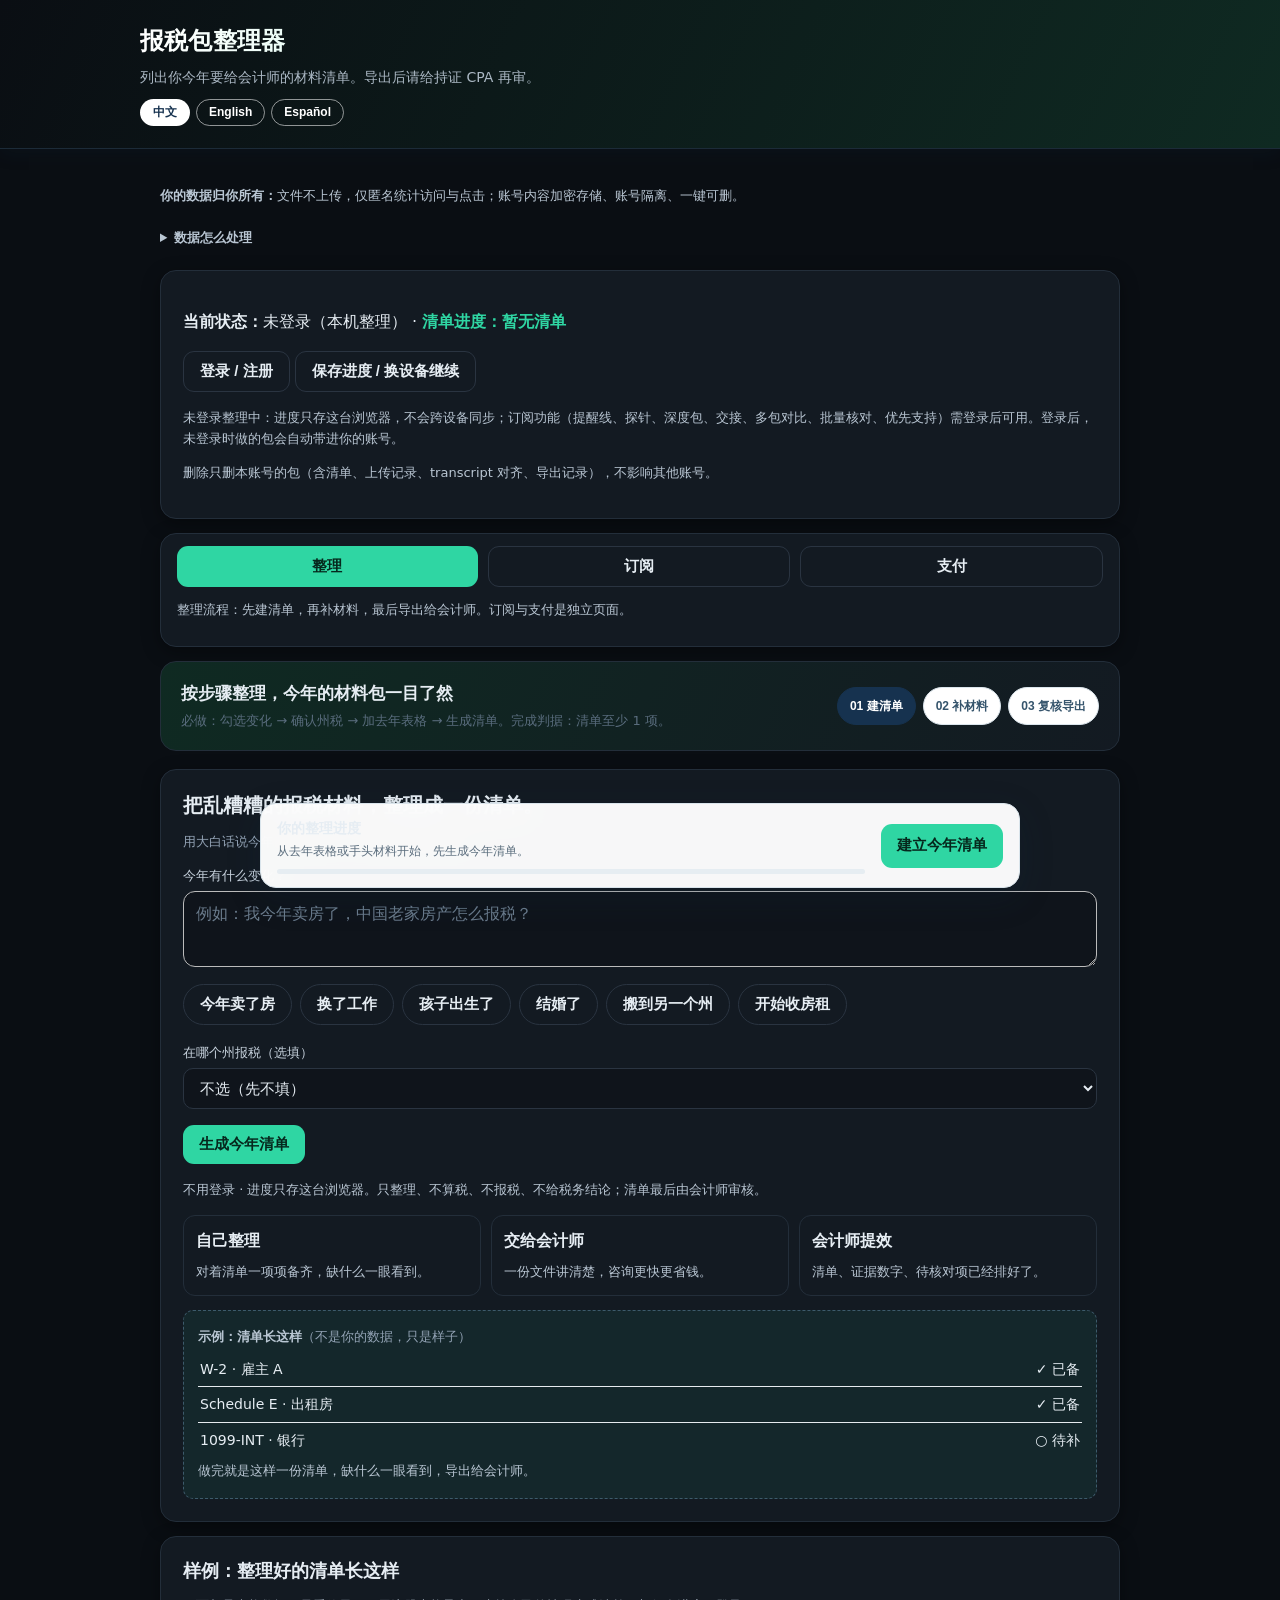
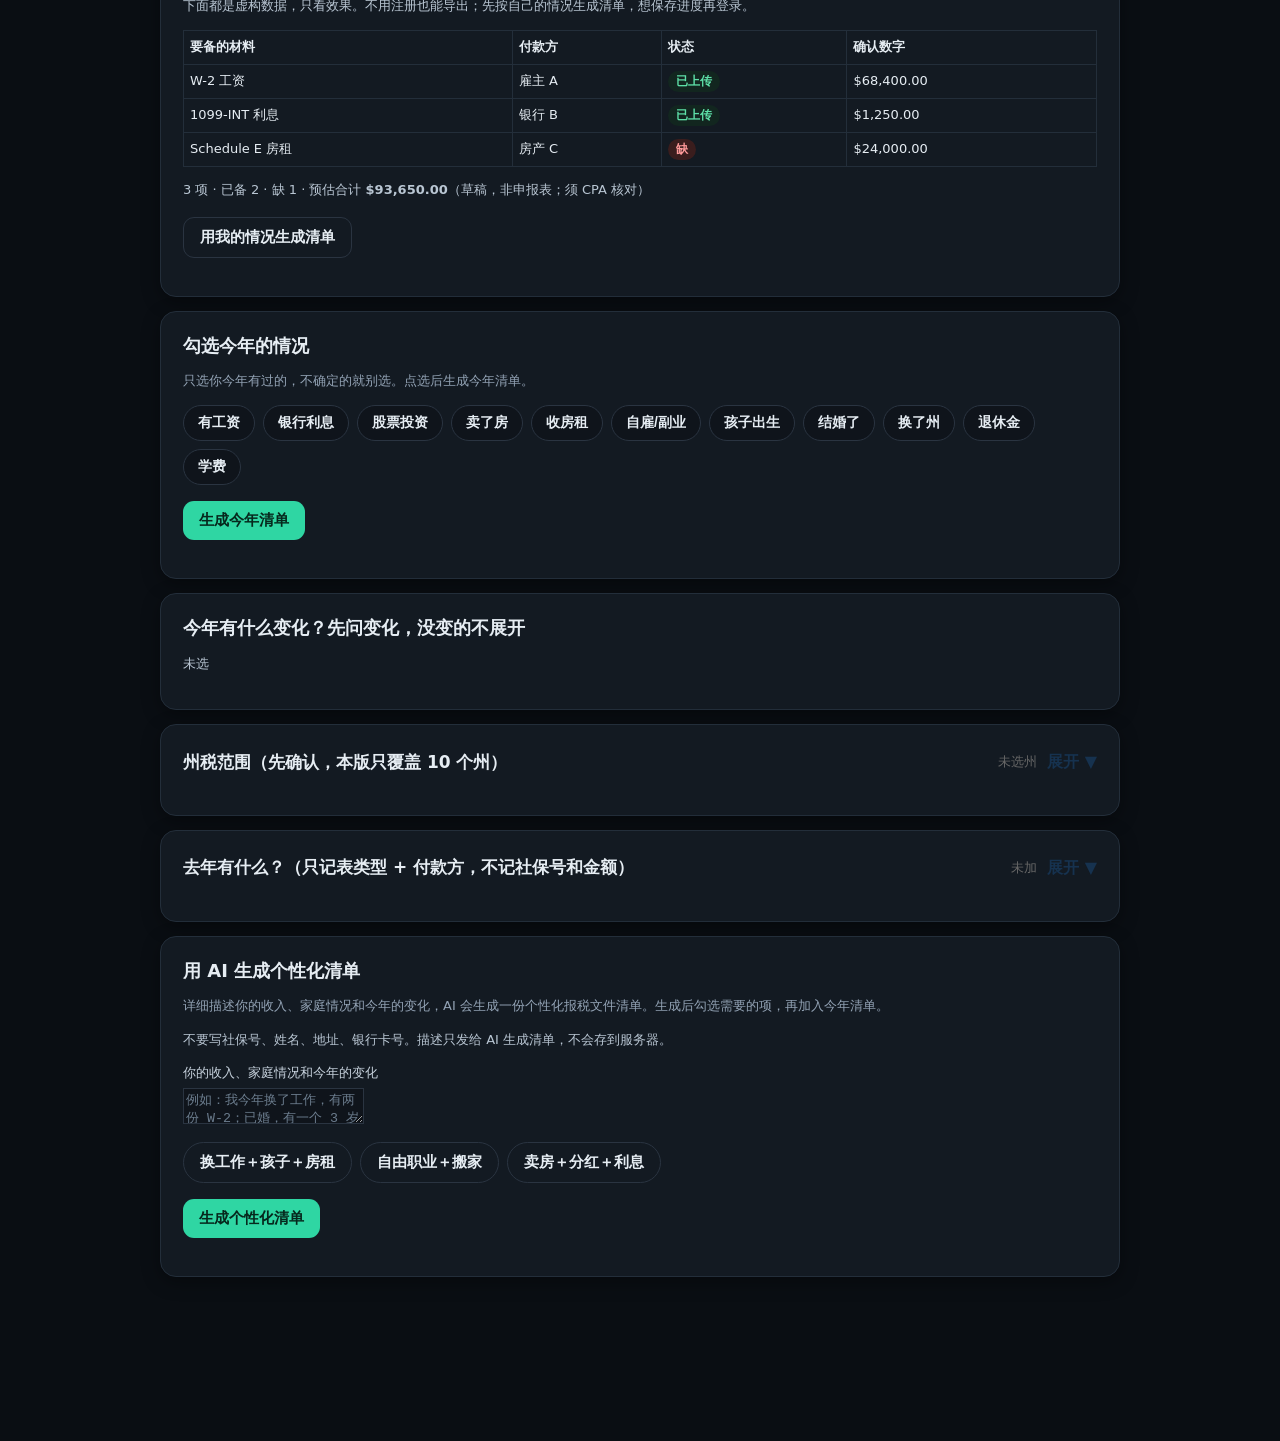
==== commit d50021e6: "fix(conversion): remove guest export gate; add ref/firm events and save entry points" ====
--- a/index.html
+++ b/index.html
@@ -3,7 +3,6 @@
 <head>
 <meta charset="utf-8">
 <meta name="viewport" content="width=device-width,initial-scale=1">
-<meta http-equiv="refresh" content="0;url=./formal.html">
 <link rel="canonical" href="./formal.html">
 <title>报税包整理器</title>
 <style>body{font-family:system-ui,-apple-system,"PingFang SC","Microsoft YaHei",sans-serif;margin:40px auto;max-width:560px;padding:0 16px;line-height:1.6;color:#203040}a{color:#14507e}</style>
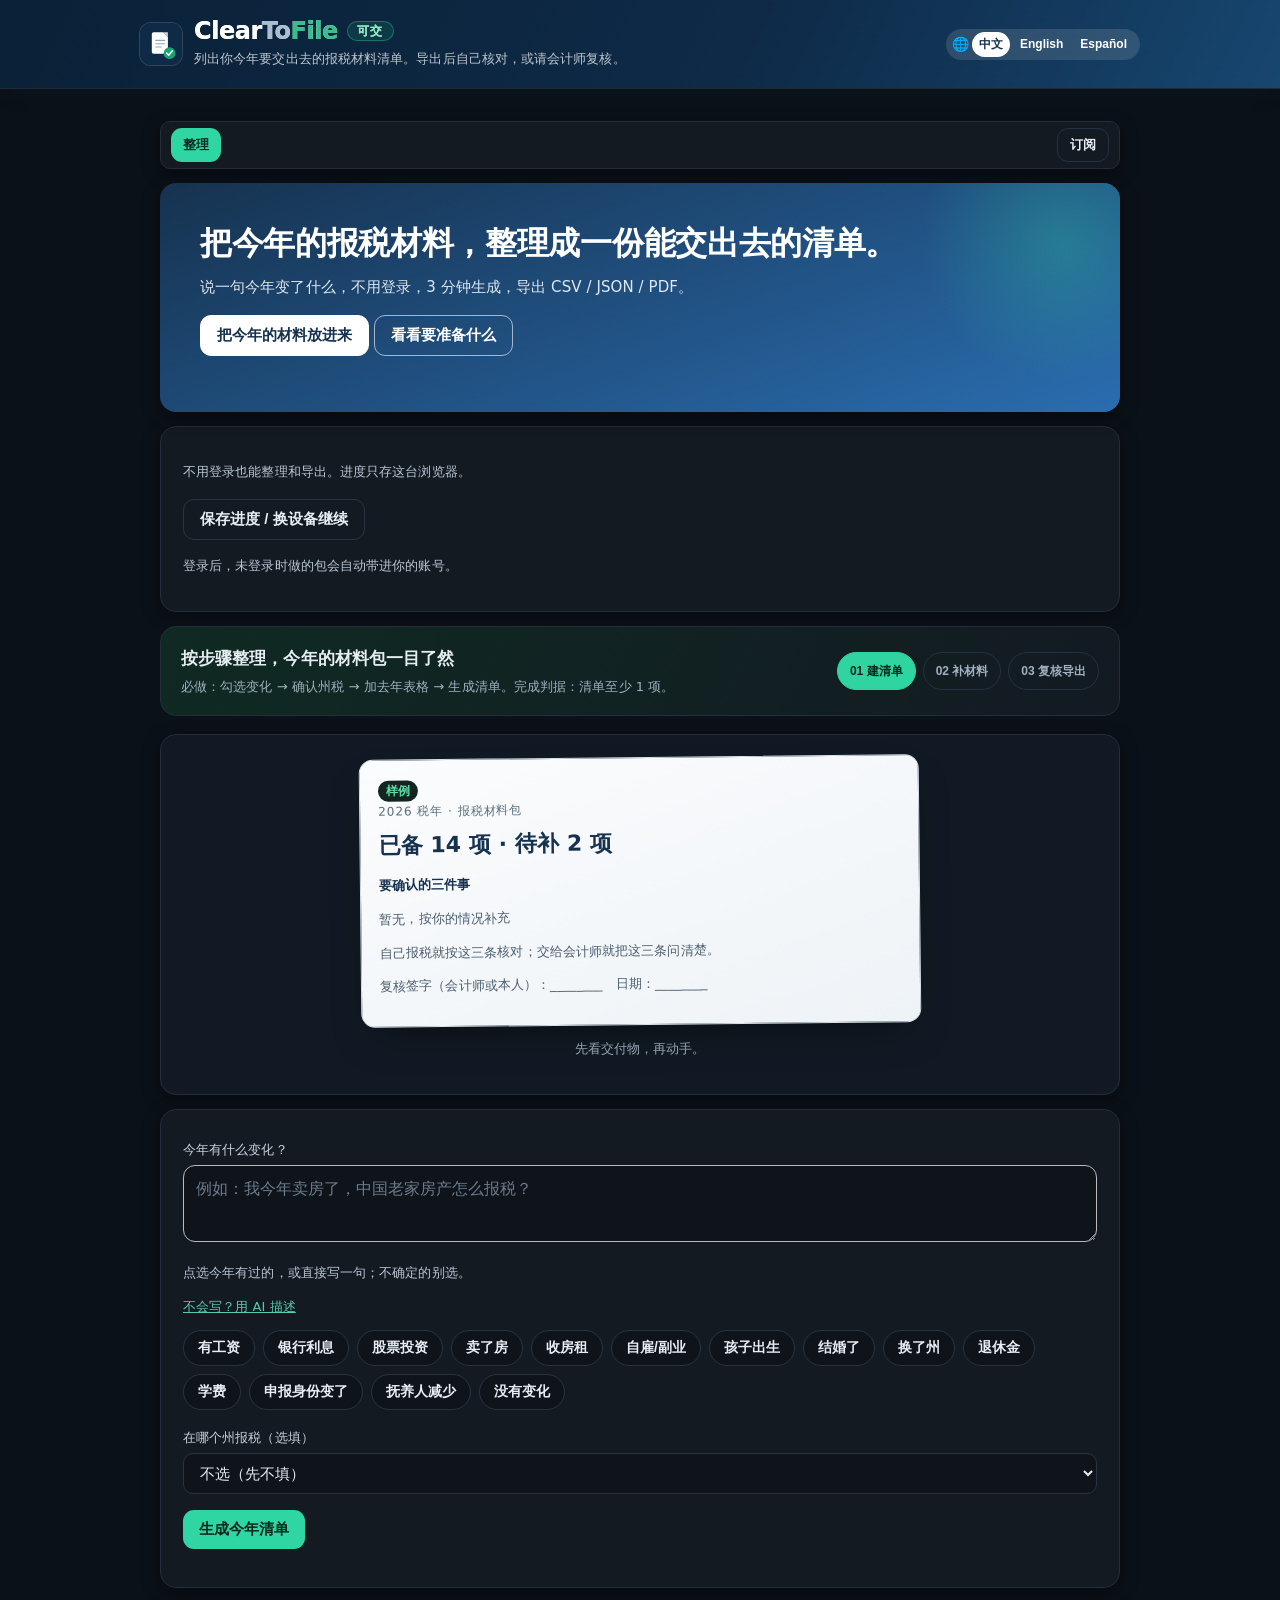
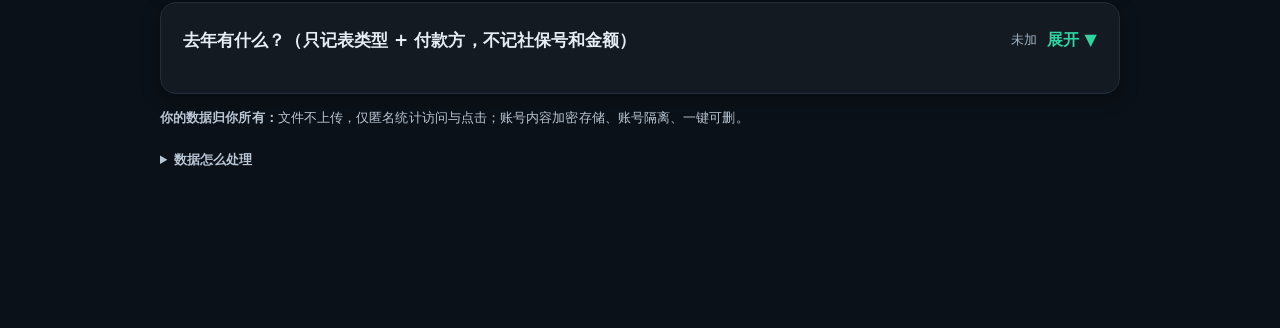
==== commit 37d7e055: "brand: ClearToFile 可交 header, icons, manifest and titles" ====
--- a/index.html
+++ b/index.html
@@ -4,11 +4,11 @@
 <meta charset="utf-8">
 <meta name="viewport" content="width=device-width,initial-scale=1">
 <link rel="canonical" href="./formal.html">
-<title>报税包整理器</title>
+<title>ClearToFile 可交 · 报税包整理器</title>
 <style>body{font-family:system-ui,-apple-system,"PingFang SC","Microsoft YaHei",sans-serif;margin:40px auto;max-width:560px;padding:0 16px;line-height:1.6;color:#203040}a{color:#14507e}</style>
 </head>
 <body>
-<p>正在进入报税包整理器…如果没有自动跳转，<a href="./formal.html">点这里继续</a>。</p>
+<p>正在进入 ClearToFile 可交…如果没有自动跳转，<a href="./formal.html">点这里继续</a>。</p>
 <script>location.replace("./formal.html"+location.search+location.hash);</script>
 </body>
 </html>
